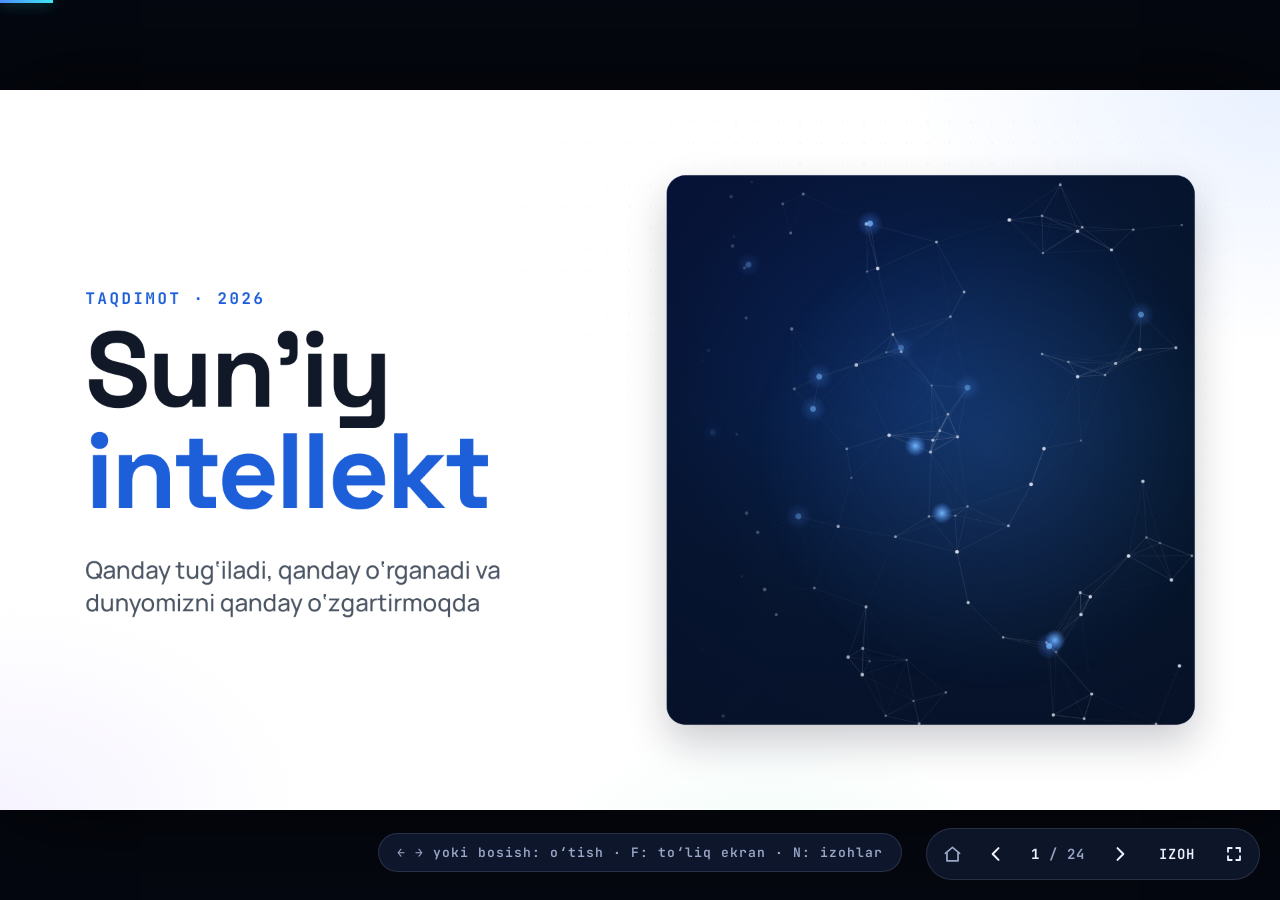
==== portfolio/deck/taqdimot.html @ 910f26a9 "AI markazi: hero'da jonli taqdimot, AI qo'llanmalar va AI yangiliklar - /taqdimot/: 24 slaydli AI ta" ====
<!doctype html>
<html lang="uz">
<head>
<meta charset="utf-8">
<meta name="viewport" content="width=device-width, initial-scale=1">
<meta name="description" content="Raximboy Ibrohimov taqdimoti: AI qanday tug‘iladi, ish o‘rinlariga ta’siri, prompt yozish, AI agentlar, skill va 24/7 Telegram yordamchi. 24 slayd, telefonga moslashgan.">
<meta name="theme-color" content="#04070F">
<meta property="og:type" content="article">
<meta property="og:title" content="Sun’iy intellekt · taqdimot">
<meta property="og:description" content="AI qanday tug‘iladi, ish o‘rinlariga ta’siri va undan amalda foydalanish: prompt, agentlar, skill, Telegram yordamchi.">
<meta property="og:url" content="https://ibrohimov-dev.uz/taqdimot/">
<link rel="icon" type="image/svg+xml" href="__STATIC__portfolio/img/favicon.svg">
<title>Sun’iy intellekt · taqdimot</title>
<link rel="preconnect" href="https://fonts.googleapis.com">
<link rel="preconnect" href="https://fonts.gstatic.com" crossorigin>
<link rel="stylesheet" href="https://fonts.googleapis.com/css2?family=Space+Grotesk:wght@400..700&family=JetBrains+Mono:wght@400..800&family=Manrope:wght@400..800&display=swap">
<style>
*{box-sizing:border-box}
html,body{margin:0;height:100%;overflow:hidden;background:#04070F;color:#EEF2FF;font-family:'Manrope',Tahoma,sans-serif;-webkit-font-smoothing:antialiased}
#viewport{position:fixed;inset:0;display:flex;align-items:center;justify-content:center;background:#04070F}
#stage{position:relative;flex:none;width:1920px;height:1080px;transform-origin:center center;overflow:hidden;background:#0A1024;box-shadow:0 0 140px rgba(0,0,0,.7)}

/* shared animated backdrop with a moving "camera" */
#bg{position:absolute;left:-320px;right:-320px;top:-120px;bottom:-120px;overflow:hidden;background:radial-gradient(120% 95% at 50% -10%,#10204A 0%,#0A1024 52%,#070B19 100%);transition:transform 1.8s cubic-bezier(.22,.61,.36,1)}
#bg .o{position:absolute;border-radius:50%;will-change:transform}
#bg .o1{width:1250px;height:1250px;left:-100px;top:-480px;background:radial-gradient(circle,rgba(77,141,255,.27),rgba(77,141,255,0) 62%);animation:d1 24s ease-in-out infinite alternate}
#bg .o2{width:1150px;height:1150px;right:-80px;bottom:-520px;background:radial-gradient(circle,rgba(62,230,240,.18),rgba(62,230,240,0) 62%);animation:d2 30s ease-in-out infinite alternate}
#bg .o3{width:950px;height:950px;left:48%;top:24%;background:radial-gradient(circle,rgba(110,99,255,.16),rgba(110,99,255,0) 62%);animation:d3 36s ease-in-out infinite alternate}
@keyframes d1{to{transform:translate(460px,320px) scale(1.15)}}
@keyframes d2{to{transform:translate(-480px,-260px) scale(1.12)}}
@keyframes d3{to{transform:translate(-600px,220px) scale(.86)}}
#bg .grid{position:absolute;inset:0;background-image:linear-gradient(rgba(238,242,255,.045) 1px,transparent 1px),linear-gradient(90deg,rgba(238,242,255,.045) 1px,transparent 1px);background-size:96px 96px;-webkit-mask-image:radial-gradient(ellipse 60% 55% at 50% 45%,#000 15%,transparent 80%);mask-image:radial-gradient(ellipse 60% 55% at 50% 45%,#000 15%,transparent 80%)}
#bg .vig{position:absolute;inset:0;background:radial-gradient(ellipse at center,transparent 50%,rgba(3,6,14,.6) 100%)}

.slide{position:absolute;left:0;top:0;width:1920px;height:1080px;overflow:hidden;opacity:0;visibility:hidden;background:transparent!important;will-change:opacity,transform;backface-visibility:hidden}
.slide p,.slide h1,.slide h2,.slide h3{margin:0}
.slide h1{font-size:96px;font-weight:700;line-height:1.1}
.slide h2{font-size:64px;font-weight:700;line-height:1.15}
.slide h3{font-size:44px;font-weight:700;line-height:1.2}
.slide p{font-size:32px;line-height:1.4}
.slide iframe.emb{border:0;display:block;background:transparent;pointer-events:none}



/* real-life photo layer: blue duotone + slow Ken Burns */
.ph-bg{position:absolute;inset:0;overflow:hidden;isolation:isolate;pointer-events:none}
.ph-bg img{position:absolute;inset:0;width:100%;height:100%;object-fit:cover;opacity:0;filter:saturate(.7) contrast(1.08);transform:scale(1.12);transition:opacity 1.4s ease}
.ph-bg img.ok{opacity:var(--op,.3)}
.slide.live .ph-bg img{animation:kb 20s cubic-bezier(.22,.61,.36,1) both}
@keyframes kb{from{transform:scale(1.14) translateX(-1.5%)}to{transform:scale(1.02) translateX(0)}}
.ph-bg:before{content:"";position:absolute;inset:0;z-index:1;background:linear-gradient(135deg,#1D4ED8,#0891B2);mix-blend-mode:color;opacity:.55}
.ph-bg:after{content:"";position:absolute;inset:0;z-index:2;background:linear-gradient(90deg,rgba(10,16,36,.88) 0%,rgba(10,16,36,.55) 48%,rgba(10,16,36,.22) 100%),linear-gradient(180deg,rgba(10,16,36,.55) 0%,rgba(10,16,36,0) 30%,rgba(10,16,36,0) 70%,rgba(10,16,36,.7) 100%)}

/* entrance vocabulary: calm, Notion-like */
.slide [data-b]{opacity:0}
.slide.live [data-b]{animation-duration:.95s;animation-fill-mode:both;animation-timing-function:cubic-bezier(.22,1,.36,1)}
.slide.live [data-b="fade"]{animation-name:bFade}
.slide.live [data-b="rise"]{animation-name:bRise}
.slide.live [data-b="left"]{animation-name:bLeft}
.slide.live [data-b="right"]{animation-name:bRight}
.slide.live [data-b="scale"]{animation-name:bScale;animation-duration:1.2s}
.slide.live [data-b="pop"]{animation-name:bPop}
@keyframes bFade{from{opacity:0;transform:translateY(12px)}to{opacity:1;transform:none}}
@keyframes bRise{from{opacity:0;transform:translateY(30px)}to{opacity:1;transform:none}}
@keyframes bLeft{from{opacity:0;transform:translateX(-48px)}to{opacity:1;transform:none}}
@keyframes bRight{from{opacity:0;transform:translateX(48px)}to{opacity:1;transform:none}}
@keyframes bScale{from{opacity:0;transform:scale(.9)}to{opacity:1;transform:none}}
@keyframes bPop{0%{opacity:0;transform:translateY(22px) scale(.96)}100%{opacity:1;transform:none}}
/* word-by-word heading reveal */
.w{display:inline-block;overflow:hidden;vertical-align:top;padding:.1em .08em .2em 0;margin:-.1em -.08em -.2em 0}
.wi{display:inline-block;transform:translateY(105%);opacity:0}
.slide.live .wi{animation:wUp .9s cubic-bezier(.22,1,.36,1) both;animation-delay:calc(var(--d,.3s) + var(--i) * 60ms)}
@keyframes wUp{from{transform:translateY(105%);opacity:0}to{transform:none;opacity:1}}

/* light (white) slides */
.slide.light{background:radial-gradient(900px 620px at 100% 0%,rgba(77,141,255,.12),transparent 62%),radial-gradient(760px 520px at 0% 100%,rgba(167,139,250,.10),transparent 60%),radial-gradient(600px 400px at 60% 110%,rgba(52,211,153,.08),transparent 60%),#FFFFFF!important;color:#111827}
.slide.light:before{content:"";position:absolute;inset:0;pointer-events:none;background-image:radial-gradient(rgba(17,24,39,.08) 1.2px,transparent 1.5px);background-size:32px 32px;-webkit-mask-image:radial-gradient(ellipse 80% 70% at 70% 20%,#000 10%,transparent 75%);mask-image:radial-gradient(ellipse 80% 70% at 70% 20%,#000 10%,transparent 75%)}
.slide iframe.emb.panel{border-radius:28px;background:radial-gradient(circle at 50% 38%,#16295F 0%,#0B1532 62%,#08102A 100%);box-shadow:0 26px 60px rgba(17,24,39,.22),0 0 0 1px rgba(17,24,39,.06)}

/* dark photo window behind a panel animation */
.ph-pan{position:absolute;border-radius:28px;overflow:hidden;isolation:isolate;pointer-events:none;background:radial-gradient(circle at 50% 38%,#16295F 0%,#0B1532 62%,#08102A 100%);box-shadow:0 26px 60px rgba(17,24,39,.22),0 0 0 1px rgba(17,24,39,.06)}
.ph-pan img{position:absolute;inset:0;width:100%;height:100%;object-fit:cover;opacity:0;filter:saturate(.75) contrast(1.05);transform:scale(1.1);transition:opacity 1.2s ease}
.ph-pan img.ok{opacity:var(--op,.4)}
.slide.live .ph-pan img{animation:kb 20s cubic-bezier(.22,.61,.36,1) both}
.ph-pan:before{content:"";position:absolute;inset:0;z-index:1;background:linear-gradient(135deg,#1D4ED8,#0891B2);mix-blend-mode:color;opacity:.5}
.ph-pan:after{content:"";position:absolute;inset:0;z-index:2;background:linear-gradient(180deg,rgba(8,16,42,.35) 0%,rgba(8,16,42,.15) 45%,rgba(8,16,42,.6) 100%)}
.slide iframe.emb.panel.phpan{background:transparent;box-shadow:none;border-radius:28px}
.ph-in{position:absolute;inset:0;z-index:-1;border-radius:inherit;overflow:hidden;pointer-events:none}
.ph-in img{position:absolute;inset:0;width:100%;height:100%;object-fit:cover;opacity:0;filter:saturate(.6);transition:opacity 1.2s ease}
.ph-in img.ok{opacity:var(--op,.22)}
.ph-in:after{content:"";position:absolute;inset:0;background:linear-gradient(180deg,rgba(10,16,36,.55),rgba(10,16,36,.85))}
/* photo card + doodle sticker (top-right) */
.pc{position:absolute;right:128px;top:80px;width:300px;height:184px;z-index:5;pointer-events:none}
.pc-solo{width:170px;height:140px;top:96px}
.pcard{position:absolute;right:0;top:0;height:100%;border-radius:20px;overflow:hidden;border:6px solid #FFFFFF;background:linear-gradient(135deg,#DBEAFE,#EDE9FE);box-shadow:0 22px 44px rgba(17,24,39,.20);transform:rotate(2.5deg)}
.pc-dark .pcard{border-color:rgba(255,255,255,.92)}
.pcard img{width:100%;height:100%;object-fit:cover;display:block;opacity:0;transition:opacity .9s ease}
.pcard img.ok{opacity:1}
.pc .dd{position:absolute;left:-78px;bottom:-40px;width:156px;height:127px;color:#111827;filter:drop-shadow(0 6px 10px rgba(17,24,39,.12))}
.pc-solo .dd{left:0;bottom:0;width:170px;height:138px}
.pc-dark .dd{color:#EEF2FF;filter:none}
.slide .pc{opacity:0}
.slide.live .pc{animation:pcIn 1s .45s cubic-bezier(.22,1,.36,1) both}
.slide.live .pcard{animation:pcFloat 7s 1.4s ease-in-out infinite}
@keyframes pcIn{from{opacity:0;transform:translateY(24px) rotate(-3deg) scale(.94)}to{opacity:1;transform:none}}
@keyframes pcFloat{0%,100%{transform:rotate(2.5deg) translateY(0)}50%{transform:rotate(1deg) translateY(-7px)}}
/* doodle micro-animations */
.dd *{transform-box:view-box}
.dd-bob{animation:ddBob 3.2s ease-in-out infinite}
@keyframes ddBob{50%{transform:translateY(-5px)}}
.dd-wave{animation:ddWave 1.5s ease-in-out infinite}
.dd-swing{animation:ddWave 1.9s ease-in-out infinite}
@keyframes ddWave{0%,100%{transform:rotate(0)}50%{transform:rotate(-26deg)}}
.dd-eyes{transform-box:fill-box;transform-origin:center;animation:ddBlink 4s infinite}
@keyframes ddBlink{0%,90%,100%{transform:scaleY(1)}94%{transform:scaleY(.1)}}
.dd-spin{animation:ddSpin 10s linear infinite}
@keyframes ddSpin{to{transform:rotate(360deg)}}
.dd-toss{animation:ddToss 2.8s ease-in-out infinite}
@keyframes ddToss{50%{transform:translateY(-9px) rotate(-6deg)}}
.dd-d1,.dd-d2,.dd-d3{transform-box:fill-box;animation:ddDot 1.2s ease-in-out infinite}
.dd-d2{animation-delay:.15s}.dd-d3{animation-delay:.3s}
@keyframes ddDot{0%,60%,100%{transform:translateY(0)}30%{transform:translateY(-8px)}}
.dd-pop2{transform-box:fill-box;transform-origin:10% 100%;animation:ddPop 2.6s ease-in-out infinite}
@keyframes ddPop{0%,100%{transform:scale(.9)}50%{transform:scale(1.06)}}
.dd-rocket{animation:ddRocket 2.2s ease-in-out infinite}
@keyframes ddRocket{50%{transform:translateY(-9px)}}
.dd-flame{transform-box:fill-box;transform-origin:50% 0;animation:ddFlame .22s ease-in-out infinite alternate}
@keyframes ddFlame{to{transform:scaleY(1.4) scaleX(.85)}}
.dd-ln{stroke-dasharray:6 10;animation:ddLn .8s linear infinite}
@keyframes ddLn{to{stroke-dashoffset:-16}}
.dd-pulse{animation:ddPulse 2.6s ease-in-out infinite}
@keyframes ddPulse{50%{transform:scale(1.05)}}
.dd-check{stroke-dasharray:70;stroke-dashoffset:70}
.slide.live .dd-check{animation:ddDraw .9s 1.2s ease forwards}
@keyframes ddDraw{to{stroke-dashoffset:0}}
.dd-grow{animation:ddGrow 3.2s ease-in-out infinite}
@keyframes ddGrow{0%,100%{transform:scale(.94) rotate(-3deg)}50%{transform:scale(1.05) rotate(3deg)}}
.dd-tw,.dd-tw2{transform-box:fill-box;transform-origin:center;animation:ddTw 1.9s ease-in-out infinite}
.dd-tw2{animation-delay:.9s}
@keyframes ddTw{50%{opacity:.25;transform:scale(.55)}}
.scr{font-variant-ligatures:none}
.dd-spinr{animation:ddSpin 6s linear infinite reverse}
/* tiles: gentle sequential "attention" lift */
.slide.live .cyc{animation:cyc 12s ease-in-out infinite;animation-delay:calc(1.8s + var(--k) * 2s)}
@keyframes cyc{0%,13%,100%{transform:none;box-shadow:0 14px 34px rgba(17,24,39,.07)}4%,9%{transform:translateY(-8px);box-shadow:0 26px 52px rgba(17,24,39,.15)}}
@media (prefers-reduced-motion:reduce){.slide.live [data-b],.slide.live [data-b]::after{animation-duration:.01s!important;animation-delay:0s!important}}

/* controls */
#bar{position:fixed;left:0;top:0;height:3px;background:linear-gradient(90deg,#4D8DFF,#3EE6F0);box-shadow:0 0 14px rgba(62,230,240,.6);transition:width 1.1s cubic-bezier(.77,0,.18,1);z-index:10}
#ui{position:fixed;right:20px;bottom:20px;display:flex;align-items:center;gap:6px;padding:6px;border-radius:999px;background:rgba(17,26,51,.78);border:1px solid rgba(238,242,255,.12);backdrop-filter:blur(14px);-webkit-backdrop-filter:blur(14px);transition:opacity .4s;z-index:10;font:600 14px 'JetBrains Mono',Consolas,monospace;letter-spacing:1px}
#ui.hide{opacity:0;pointer-events:none}
#ui button{all:unset;cursor:pointer;width:38px;height:38px;border-radius:50%;display:flex;align-items:center;justify-content:center;color:#EEF2FF;transition:background .2s}
#ui button:hover{background:rgba(238,242,255,.1)}
#ui button:focus-visible{outline:2px solid #3EE6F0;outline-offset:2px}
#ui button.txt{width:auto;padding:0 14px;border-radius:19px}
#ui button.on{color:#3EE6F0}
#count{min-width:74px;text-align:center;color:#9AA6C6}
#count b{color:#EEF2FF;font-weight:700}
#notes{position:fixed;left:20px;right:20px;bottom:76px;max-width:980px;margin:0 auto;padding:22px 26px;border-radius:16px;background:rgba(17,26,51,.94);border:1px solid rgba(238,242,255,.12);font-size:18px;font-weight:500;line-height:1.55;color:#DDE4F7;transform:translateY(20px);opacity:0;pointer-events:none;transition:opacity .3s,transform .3s;z-index:10}
#notes.show{opacity:1;transform:none;pointer-events:auto}
#notes small{display:block;margin-bottom:8px;font:700 12px 'JetBrains Mono',Consolas,monospace;letter-spacing:2px;color:#3EE6F0}
#hint{position:fixed;left:50%;bottom:28px;transform:translateX(-50%);padding:10px 18px;border-radius:999px;background:rgba(17,26,51,.86);border:1px solid rgba(238,242,255,.12);font:600 13px 'JetBrains Mono',Consolas,monospace;letter-spacing:1px;color:#9AA6C6;transition:opacity .6s;z-index:9;white-space:nowrap}
#hint.hide{opacity:0}
@media (max-width:700px){#hint{display:none}#ui{right:50%;transform:translateX(50%);bottom:12px}#notes{bottom:64px;font-size:15px}}

/* ===== Telefon (portret) rejimi: html.m ===== */
.mv,.mvi{display:contents}
html.m #viewport{align-items:flex-start;justify-content:flex-start}
html.m #stage{width:var(--mw);height:var(--mh);transform-origin:0 0;box-shadow:none}
html.m .slide{width:var(--mw);height:var(--mh);padding:var(--pt) 44px var(--pb)!important;display:grid!important;grid-template-columns:minmax(0,1fr) minmax(0,1fr);column-gap:18px;row-gap:24px;align-content:start;overflow:hidden}
html.m .slide.m-c{align-content:center}
html.m .slide.m-over{overflow-y:auto;overscroll-behavior:contain;-webkit-overflow-scrolling:touch;scrollbar-width:none}
html.m .slide.m-over::-webkit-scrollbar{display:none}
html.m .slide>*{position:relative!important;left:auto!important;top:auto!important;right:auto!important;bottom:auto!important;width:auto!important;height:auto!important;max-width:100%;min-width:0;grid-column:1/-1;order:var(--mo,500);margin:0}
html.m .slide>.m-half{grid-column:auto}
html.m .slide>.m-keep{width:176px!important;height:176px!important;justify-self:start}
html.m .m-hide{display:none!important}
html.m .mv{display:block;position:relative!important}
html.m .mvi{display:block;position:absolute;left:0;top:0;transform-origin:0 0}
html.m .mvi>*{position:absolute!important;left:var(--il)!important;top:var(--it)!important;width:calc(100% - var(--il) - var(--ir))!important;height:calc(100% - var(--it) - var(--ib))!important;margin:0}
html.m .m-inset{position:absolute!important;left:var(--il)!important;right:var(--ir)!important;top:var(--it)!important;bottom:auto!important}
html.m .slide p{overflow-wrap:break-word}
html.m .m-fw{width:auto!important;max-width:100%}
html.m .slide>div:has(>div[style*="border-radius:999px"]){flex-wrap:wrap}
/* tipografika */
html.m .slide h2{font-size:56px!important;line-height:1.06!important;letter-spacing:-1px!important}
html.m .slide p[style*="letter-spacing:4px"]{font-size:21px!important;letter-spacing:3px!important}
html.m .slide [style*="font-size:24px"]{font-size:25px!important}
html.m .m-src p{font-size:19px!important;letter-spacing:1.5px!important;line-height:1.4!important}
html.m .m-src>p:nth-child(2){display:none}
/* boshqaruv */
html.m #ui{left:50%;right:auto;transform:translateX(-50%);bottom:10px;padding:4px;gap:2px}
html.m #ui.hide{opacity:1;pointer-events:auto}
html.m #ui button{width:44px;height:44px}
html.m #notes{left:10px;right:10px;bottom:68px;max-height:52vh;overflow:auto;font-size:16px;padding:16px 18px}
#mmore{display:none}
html.m #mmore.on{position:fixed;left:50%;bottom:66px;width:34px;height:34px;margin-left:-17px;border-radius:50%;display:flex;align-items:center;justify-content:center;background:rgba(17,26,51,.82);color:#EEF2FF;z-index:11;pointer-events:none;animation:mmB 1.6s ease-in-out infinite}
@keyframes mmB{50%{transform:translateY(5px)}}
html.embed #mmore,html.embed #ui,html.embed #hint,html.embed #notes{display:none!important}
html.paused *,html.paused *:before,html.paused *:after{animation-play-state:paused!important}
/* --- slaydma-slayd mobil sozlash --- */
html.m #cover h1{font-size:110px!important;letter-spacing:-3px!important;line-height:.98!important}
html.m #cover p[data-o="3"]{font-size:32px!important}
html.m #men-haqimda{grid-template-columns:150px minmax(0,1fr)!important}
html.m #men-haqimda>.m-keep{width:208px!important;height:208px!important;scale:.654;transform-origin:0 0;margin:0 -72px -72px 0!important;grid-column:1!important}
html.m #men-haqimda>h2{grid-column:2!important;align-self:center;font-size:58px!important}
html.m #men-haqimda>.m-stat{flex-direction:row!important;align-items:center;gap:22px!important;padding:18px 26px!important}
html.m #men-haqimda>.m-stat>p:first-child{font-size:54px!important;min-width:196px}
html.m #men-haqimda>.m-stat>p:last-child{font-size:25px!important}
html.m #men-haqimda [style*="font-size:22px"]{font-size:20px!important;letter-spacing:2px!important}
html.m #ai-nima>p[data-o="2"]{font-size:35px!important}
html.m #sohalar>[data-b="pop"]{padding:20px!important;gap:12px!important}
html.m #sohalar>[data-b="pop"]>div:first-child{width:50px!important;height:50px!important}
html.m #sohalar>[data-b="pop"]>div:first-child svg{width:28px!important;height:28px!important}
html.m #sohalar>[data-b="pop"] p[style*="font-size:30px"]{font-size:28px!important}
html.m #qirq-foiz p.cnt{font-size:230px!important;line-height:.95!important}
html.m #qirq-foiz>p[data-o="3"]{font-size:34px!important}
html.m #yangi-kasblar>[data-b="pop"]{padding:20px!important}
html.m #yangi-kasblar>[data-b="pop"] p[style*="font-size:30px"]{font-size:28px!important}
html.m #esda>[data-b="rise"]{padding:26px!important;gap:12px!important}
html.m #esda>[data-b="rise"]>div:first-child{height:90px!important}
html.m #esda .m-inset{left:26px!important;top:26px!important;scale:.643;transform-origin:0 0}
html.m #esda h3{font-size:38px!important}
html.m #mk-cover h1{font-size:88px!important;letter-spacing:-2px!important}
html.m #mk-cover>p[data-o="3"]{font-size:31px!important}
html.m #mk-amaliyot>.m-step{padding:22px 26px!important;gap:10px!important}
html.m #mk-amaliyot>.m-step p[style*="font-size:36px"]{font-size:33px!important}
html.m #mk-amaliyot>.m-box{padding:22px 26px!important;gap:12px!important}
html.m #yakun h2{font-size:132px!important;letter-spacing:-3px!important;line-height:1!important}
html.m .slide .cnt{white-space:nowrap}
html.m #kasblar .m-list>div{padding-top:11px!important;padding-bottom:11px!important}
html.m #kasblar .m-list>div:first-child{padding-top:0!important}
html.m #yangi-kasblar>.m-ring{font-size:26px!important;line-height:1.3!important}
html.m #yangi-kasblar>[data-b="pop"]{padding:18px 20px!important;gap:6px!important}
html.m #yangi-kasblar>[data-b="pop"] p[style*="font-size:24px"]{font-size:23px!important}
html.m #mk-cover .m-agenda{padding:26px 30px 18px!important}
html.m #mk-cover .m-agenda>div[data-b]{padding:8px 0!important}
html.m #mk-amaliyot>.m-step>div:first-child>p:first-child{width:44px!important;height:44px!important}
html.m .slide>div>div[style*="border-radius:999px"]{padding:12px 18px!important;gap:10px!important}
html.m .slide>div>div[style*="border-radius:999px"] p[style*="font-size:28px"]{font-size:25px!important}
html.m #men-haqimda>.m-stat>p:first-child{white-space:nowrap}
html.m #men-haqimda>.m-stat{padding:14px 24px!important}
html.m #yangi-kasblar>.m-ring{font-size:25px!important}
html.m #mk-amaliyot{row-gap:16px}
html.m #mk-amaliyot>.m-step>p{font-size:26px!important}
html.m #mk-amaliyot>.m-box p[style*="font-size:26px"],html.m #mk-amaliyot>.m-box p[style*="font-size:27px"]{font-size:25px!important}

#ui a{all:unset;cursor:pointer;width:38px;height:38px;border-radius:50%;display:flex;align-items:center;justify-content:center;color:#9AA6C6;transition:background .2s,color .2s}
#ui a:hover{background:rgba(238,242,255,.1);color:#EEF2FF}
#ui a:focus-visible{outline:2px solid #3EE6F0;outline-offset:2px}
html.m #ui a{width:44px;height:44px}
html.m #hint{display:block;top:14px;bottom:auto;font-size:12px;padding:8px 14px}
</style>
</head>
<body>
<div id="bar"></div>
<div id="viewport"><div id="stage" aria-live="polite">
<div id="bg" aria-hidden="true"><i class="o o1"></i><i class="o o2"></i><i class="o o3"></i><i class="grid"></i><i class="vig"></i></div>
<section class="slide light" id="cover" data-transition="fade" style="background:#0A1024;color:#111827;font-family:'Manrope', Tahoma, sans-serif;font-weight:500;padding:128px;display:flex;flex-direction:column">
<div class="ph-pan" data-b="fade" data-o="2" aria-hidden="true" style="position:absolute;left:1000px;top:128px;width:792px;height:824px;--op:0.55"><img alt="" decoding="async" src="https://images.pexels.com/photos/11341268/pexels-photo-11341268.jpeg?auto=compress&cs=tinysrgb&w=1280" onload="this.classList.add('ok')" onerror="this.remove()"></div><iframe class="emb panel phpan" title="Animatsiya" sandbox="allow-scripts" loading="eager" style="position:absolute;left:1000px;top:128px;width:792px;height:824px" data-srcdoc="&lt;style&gt;html,body{margin:0;width:100%;height:100%;overflow:hidden;background:transparent}canvas{display:block;width:100%;height:100%}&lt;/style&gt;
&lt;canvas id=&quot;k&quot;&gt;&lt;/canvas&gt;
&lt;script&gt;
(function(){
var k=document.getElementById(&#x27;k&#x27;),x=k.getContext(&#x27;2d&#x27;),W=0,H=0,P=[],Q=[];
function rs(){var d=window.devicePixelRatio||1;W=k.clientWidth;H=k.clientHeight;k.width=W*d;k.height=H*d;x.setTransform(d,0,0,d,0,0);}
rs();window.addEventListener(&#x27;resize&#x27;,rs);
var s=11;function r(){s=(s*16807)%2147483647;return s/2147483647;}
for(var i=0; i &lt; 110; i++){var z=.35+.65*r();P.push({x:r(),y:r(),z:z,vx:(r()-.5)*.0007*z,vy:(r()-.5)*.0007*z,hub:i%10===0});}
function fd(v){return Math.min(1,Math.max(0,(v-.04)*2.6));}
function tick(t){
 x.clearRect(0,0,W,H);
 var gx=W*.62,gy=H*.5,gr=Math.min(W,H)*(.42+.04*Math.sin(t/1400)),g0=x.createRadialGradient(gx,gy,0,gx,gy,gr);g0.addColorStop(0,&#x27;rgba(77,141,255,.17)&#x27;);g0.addColorStop(1,&#x27;rgba(77,141,255,0)&#x27;);x.fillStyle=g0;x.fillRect(0,0,W,H);
 var D=Math.min(W,H)*.17,E=[],i,j;
 for(i=0; i &lt; P.length; i++){var p=P[i];p.x+=p.vx;p.y+=p.vy;if(p.x &lt; 0||p.x &gt; 1)p.vx*=-1;if(p.y &lt; 0||p.y &gt; 1)p.vy*=-1;p.X=p.x*W;p.Y=p.y*H;}
 for(i=0; i &lt; P.length; i++){for(j=i+1; j &lt; P.length; j++){var a=P[i],b=P[j],dx=a.X-b.X,dy=a.Y-b.Y,d=Math.sqrt(dx*dx+dy*dy);if(d &lt; D){var al=(1-d/D)*fd(a.x)*fd(b.x)*Math.min(a.z,b.z);x.strokeStyle=&#x27;rgba(238,242,255,&#x27;+(al*.38)+&#x27;)&#x27;;x.lineWidth=1;x.beginPath();x.moveTo(a.X,a.Y);x.lineTo(b.X,b.Y);x.stroke();if(al &gt; .12)E.push([i,j]);}}}
 if(Q.length &lt; 18&amp;&amp;E.length&amp;&amp;Math.random() &lt; .12){var e=E[Math.floor(Math.random()*E.length)];Q.push({a:e[0],b:e[1],t:0});}
 for(var q=Q.length-1; q &gt;= 0; q--){var u=Q[q];u.t+=.014;if(u.t &gt;= 1){Q.splice(q,1);continue;}var A=P[u.a],B=P[u.b],px=A.X+(B.X-A.X)*u.t,py=A.Y+(B.Y-A.Y)*u.t,g=x.createRadialGradient(px,py,0,px,py,16);g.addColorStop(0,&#x27;rgba(120,190,255,.95)&#x27;);g.addColorStop(1,&#x27;rgba(77,141,255,0)&#x27;);x.fillStyle=g;x.beginPath();x.arc(px,py,16,0,6.283);x.fill();}
 for(i=0; i &lt; P.length; i++){var n=P[i],f=fd(n.x)*n.z;if(n.hub){var hg=x.createRadialGradient(n.X,n.Y,0,n.X,n.Y,20);hg.addColorStop(0,&#x27;rgba(77,141,255,&#x27;+(.55*f)+&#x27;)&#x27;);hg.addColorStop(1,&#x27;rgba(77,141,255,0)&#x27;);x.fillStyle=hg;x.beginPath();x.arc(n.X,n.Y,20,0,6.283);x.fill();x.fillStyle=&#x27;rgba(120,190,255,&#x27;+f+&#x27;)&#x27;;x.beginPath();x.arc(n.X,n.Y,4.5,0,6.283);x.fill();}else{x.fillStyle=&#x27;rgba(238,242,255,&#x27;+(.9*f)+&#x27;)&#x27;;x.beginPath();x.arc(n.X,n.Y,1+1.8*n.z,0,6.283);x.fill();}}
 requestAnimationFrame(tick);
}
requestAnimationFrame(tick);
})();
&lt;/script&gt;"></iframe>
<p data-b="fade" data-o="1" style="position:absolute;left:128px;top:296px;width:900px;font-family:'JetBrains Mono', 'Courier New', monospace;font-size:24px;font-weight:700;letter-spacing:4px;text-transform:uppercase;color:#1D5FD8">Taqdimot · 2026</p>
<h1 data-b="rise" data-o="2" style="position:absolute;left:128px;top:344px;width:1000px;font-family:'Space Grotesk', Arial, sans-serif;font-size:160px;line-height:0.95;letter-spacing:-4px;color:#111827;font-weight:700">Sun’iy<br><span style="color:#1D5FD8">intellekt</span></h1>
<p data-b="rise" data-o="3" style="position:absolute;left:128px;top:696px;width:820px;font-size:36px;line-height:1.35;color:#4B5563">Qanday tug‘iladi, qanday o‘rganadi va dunyomizni qanday o‘zgartirmoqda</p>
</section>
<section class="slide light" id="men-haqimda" data-transition="fade" style="background:#0A1024;color:#111827;font-family:'Manrope', Tahoma, sans-serif;font-weight:500;padding:128px 128px 160px;display:flex;flex-direction:column">
<p data-b="fade" data-o="1" style="position:absolute;left:128px;top:120px;font-family:'JetBrains Mono', 'Courier New', monospace;font-size:24px;font-weight:700;letter-spacing:4px;text-transform:uppercase;color:#1D5FD8">Men haqimda</p>
<div data-b="scale" data-o="2" style="position:absolute;left:128px;top:200px;width:208px;height:208px"><svg class="dd-spin" viewBox="0 0 208 208" style="position:absolute;inset:0;width:208px;height:208px" fill="none" aria-hidden="true"><circle cx="104" cy="104" r="100" stroke="#4D8DFF" stroke-width="3" stroke-dasharray="4 12" stroke-linecap="round"/></svg><div style="position:absolute;left:16px;top:16px;width:176px;height:176px;border-radius:50%;background:linear-gradient(135deg,#4D8DFF 0%,#A78BFA 55%,#F472B6 100%);display:flex;align-items:center;justify-content:center;box-shadow:0 20px 50px rgba(77,141,255,.35)"><p style="font-family:'Space Grotesk', Arial, sans-serif;font-size:72px;font-weight:700;letter-spacing:-2px;color:#FFFFFF">IR</p></div></div>
<h2 data-b="rise" data-o="2" style="position:absolute;left:390px;top:206px;width:1400px;font-family:'Space Grotesk', Arial, sans-serif;font-size:84px;line-height:1.05;letter-spacing:-2px;color:#111827;font-weight:700">Ibrohimov <span style="color:#1D5FD8">Raximboy</span></h2>
<p data-b="fade" data-o="3" style="position:absolute;left:390px;top:310px;width:1400px;font-size:34px;line-height:1.35;color:#4B5563">Full-stack dasturchi: Python, Django, Flutter, React va serverlar</p>
<p data-b="fade" data-o="3" style="position:absolute;left:390px;top:372px;width:1400px;font-family:'JetBrains Mono', 'Courier New', monospace;font-size:22px;letter-spacing:3px;color:#6B7280">1996 · YANGIYO‘L, TOSHKENT VILOYATI · GITHUB.COM/RAXIMBOY7</p>
<div data-b="rise" data-o="4" style="position:absolute;left:128px;top:500px;width:533px;height:220px;display:flex;flex-direction:column;gap:12px;padding:32px 36px;border-radius:20px;background:#FFFFFF;border:1px solid rgba(17,24,39,.08);box-shadow:0 14px 34px rgba(17,24,39,.07)"><p class="cnt" style="font-family:'Space Grotesk', Arial, sans-serif;font-size:80px;line-height:1;letter-spacing:-2px;font-weight:700;color:#2563EB">17</p><p style="font-size:27px;line-height:1.35;color:#4B5563">filialli o‘quv markazi uchun CRM va LMS</p></div>
<div data-b="rise" data-o="5" style="position:absolute;left:693px;top:500px;width:533px;height:220px;display:flex;flex-direction:column;gap:12px;padding:32px 36px;border-radius:20px;background:#FFFFFF;border:1px solid rgba(17,24,39,.08);box-shadow:0 14px 34px rgba(17,24,39,.07)"><p class="cnt" style="font-family:'Space Grotesk', Arial, sans-serif;font-size:80px;line-height:1;letter-spacing:-2px;font-weight:700;color:#7C3AED">110 ming</p><p style="font-size:27px;line-height:1.35;color:#4B5563">kunlik so‘rov, eng katta tizimimda</p></div>
<div data-b="rise" data-o="6" style="position:absolute;left:1258px;top:500px;width:533px;height:220px;display:flex;flex-direction:column;gap:12px;padding:32px 36px;border-radius:20px;background:#FFFFFF;border:1px solid rgba(17,24,39,.08);box-shadow:0 14px 34px rgba(17,24,39,.07)"><p style="font-family:'Space Grotesk', Arial, sans-serif;font-size:80px;line-height:1;letter-spacing:-2px;font-weight:700;color:#059669">10 000+</p><p style="font-size:27px;line-height:1.35;color:#4B5563">avtomatik test, Jibas SaaS platformasida</p></div>
<div data-b="rise" data-o="7" style="position:absolute;left:128px;top:776px;display:flex;flex-direction:row;gap:16px"><div style="display:flex;flex-direction:row;align-items:center;gap:12px;padding:14px 24px;border-radius:999px;background:#FFFFFF;border:1px solid rgba(17,24,39,.10);box-shadow:0 8px 22px rgba(17,24,39,.06)"><svg class="ico" aria-hidden="true" viewBox="0 0 24 24" fill="none" stroke="currentColor" stroke-width="2" stroke-linecap="round" stroke-linejoin="round" style="color:#2563EB;width:28px;height:28px;flex:none"><path d="M12 7v14" />
  <path d="M3 18a1 1 0 0 1-1-1V4a1 1 0 0 1 1-1h5a4 4 0 0 1 4 4 4 4 0 0 1 4-4h5a1 1 0 0 1 1 1v13a1 1 0 0 1-1 1h-6a3 3 0 0 0-3 3 3 3 0 0 0-3-3z" /></svg><p style="font-size:28px;font-weight:700;color:#111827">Ta’lim tizimlari</p></div><div style="display:flex;flex-direction:row;align-items:center;gap:12px;padding:14px 24px;border-radius:999px;background:#FFFFFF;border:1px solid rgba(17,24,39,.10);box-shadow:0 8px 22px rgba(17,24,39,.06)"><svg class="ico" aria-hidden="true" viewBox="0 0 24 24" fill="none" stroke="currentColor" stroke-width="2" stroke-linecap="round" stroke-linejoin="round" style="color:#EA580C;width:28px;height:28px;flex:none"><path d="M12 12h.01" />
  <path d="M16 6V4a2 2 0 0 0-2-2h-4a2 2 0 0 0-2 2v2" />
  <path d="M22 13a18.15 18.15 0 0 1-20 0" />
  <rect width="20" height="14" x="2" y="6" rx="2" /></svg><p style="font-size:28px;font-weight:700;color:#111827">Savdo: kassa, POS</p></div><div style="display:flex;flex-direction:row;align-items:center;gap:12px;padding:14px 24px;border-radius:999px;background:#FFFFFF;border:1px solid rgba(17,24,39,.10);box-shadow:0 8px 22px rgba(17,24,39,.06)"><svg class="ico" aria-hidden="true" viewBox="0 0 24 24" fill="none" stroke="currentColor" stroke-width="2" stroke-linecap="round" stroke-linejoin="round" style="color:#7C3AED;width:28px;height:28px;flex:none"><polyline points="16 18 22 12 16 6" />
  <polyline points="8 6 2 12 8 18" /></svg><p style="font-size:28px;font-weight:700;color:#111827">SaaS platformalar</p></div></div>
<div data-b="rise" data-o="8" style="position:absolute;left:128px;top:866px;display:flex;flex-direction:row;align-items:center;gap:12px;padding:12px 22px;border-radius:999px;background:rgba(219,39,119,.06);border:1px solid rgba(219,39,119,.25)"><svg class="ico" aria-hidden="true" viewBox="0 0 24 24" fill="none" stroke="currentColor" stroke-width="2" stroke-linecap="round" stroke-linejoin="round" style="color:#DB2777;width:26px;height:26px;flex:none"><path d="M9.937 15.5A2 2 0 0 0 8.5 14.063l-6.135-1.582a.5.5 0 0 1 0-.962L8.5 9.936A2 2 0 0 0 9.937 8.5l1.582-6.135a.5.5 0 0 1 .963 0L14.063 8.5A2 2 0 0 0 15.5 9.937l6.135 1.581a.5.5 0 0 1 0 .964L15.5 14.063a2 2 0 0 0-1.437 1.437l-1.582 6.135a.5.5 0 0 1-.963 0z" />
  <path d="M20 3v4" />
  <path d="M22 5h-4" />
  <path d="M4 17v2" />
  <path d="M5 18H3" /></svg><p style="font-size:25px;font-weight:700;color:#9D174D">AI agentlar (Claude Code) bilan ishni tizimga solganman</p></div>
<div style="position:absolute;left:128px;bottom:64px;width:1664px;height:32px;display:flex;flex-direction:row;justify-content:space-between;align-items:center">
<p style="font-family:'JetBrains Mono', 'Courier New', monospace;font-size:24px;letter-spacing:2px;color:#6B7280">SUN’IY INTELLEKT</p>
<p style="font-family:'JetBrains Mono', 'Courier New', monospace;font-size:24px;letter-spacing:2px;color:#6B7280">2 / 24</p>
</div>
</section>
<section class="slide light" id="ai-nima" data-transition="fade" style="background:#0A1024;color:#111827;font-family:'Manrope', Tahoma, sans-serif;font-weight:500;padding:128px 128px 160px;display:flex;flex-direction:column">
<iframe class="emb panel" title="Animatsiya" sandbox="allow-scripts" loading="eager" style="position:absolute;left:1060px;top:290px;width:732px;height:610px" data-srcdoc="&lt;style&gt;html,body{margin:0;width:100%;height:100%;overflow:hidden;background:transparent;font-family:ui-monospace,Menlo,Consolas,&#x27;Courier New&#x27;,monospace}canvas{position:absolute;left:0;top:0;width:100%;height:100%}.l{position:absolute;font-size:24px;letter-spacing:3px;color:#5F6B8C;transition:color .5s}.l.on{color:#4D8DFF}&lt;/style&gt;
&lt;canvas id=&quot;k&quot;&gt;&lt;/canvas&gt;&lt;div class=&quot;l&quot; id=&quot;l0&quot; style=&quot;left:20px;top:36px&quot;&gt;TUSHUNADI&lt;/div&gt;&lt;div class=&quot;l&quot; id=&quot;l1&quot; style=&quot;right:20px;top:292px&quot;&gt;O‘RGANADI&lt;/div&gt;&lt;div class=&quot;l&quot; id=&quot;l2&quot; style=&quot;left:20px;bottom:36px&quot;&gt;YARATADI&lt;/div&gt;
&lt;script&gt;
(function(){
var k=document.getElementById(&#x27;k&#x27;),x=k.getContext(&#x27;2d&#x27;),W=0,H=0;
function rs(){var d=window.devicePixelRatio||1;W=k.clientWidth;H=k.clientHeight;k.width=W*d;k.height=H*d;x.setTransform(d,0,0,d,0,0);}
rs();window.addEventListener(&#x27;resize&#x27;,rs);
var R=[.3,2.39,4.49],act=0,last=0,L=[document.getElementById(&#x27;l0&#x27;),document.getElementById(&#x27;l1&#x27;),document.getElementById(&#x27;l2&#x27;)];L[0].className=&#x27;l on&#x27;;
function tick(t){
 if(t-last &gt; 2200){act=(act+1)%3;last=t;for(var i=0; i &lt; 3; i++)L[i].className=&#x27;l&#x27;+(i===act?&#x27; on&#x27;:&#x27;&#x27;);}
 x.clearRect(0,0,W,H);
 var cx=W/2,cy=H/2,b=Math.min(W,H);
 var g=x.createRadialGradient(cx,cy,0,cx,cy,b*.5);g.addColorStop(0,&#x27;rgba(77,141,255,.24)&#x27;);g.addColorStop(1,&#x27;rgba(77,141,255,0)&#x27;);x.fillStyle=g;x.fillRect(0,0,W,H);
 var rx=b*.42,ry=b*.14,sp=t/9000;
 for(var i=0; i &lt; 3; i++){
  var an=R[i]+sp,on=i===act;x.save();x.translate(cx,cy);x.rotate(an);
  x.strokeStyle=on?&#x27;rgba(77,141,255,.6)&#x27;:&#x27;rgba(238,242,255,.16)&#x27;;x.lineWidth=on?2.2:1.2;x.beginPath();x.ellipse(0,0,rx,ry,0,0,6.283);x.stroke();
  for(var j=0; j &lt; 3; j++){var th=t/(1500+i*350)+j*2.094,px=Math.cos(th)*rx,py=Math.sin(th)*ry,pg=x.createRadialGradient(px,py,0,px,py,on?18:12);pg.addColorStop(0,on?&#x27;rgba(150,220,255,1)&#x27;:&#x27;rgba(238,242,255,.85)&#x27;);pg.addColorStop(1,&#x27;rgba(77,141,255,0)&#x27;);x.fillStyle=pg;x.beginPath();x.arc(px,py,on?18:12,0,6.283);x.fill();}
  x.restore();
 }
 var cr=b*(.1+.01*Math.sin(t/480)),cg=x.createRadialGradient(cx,cy,0,cx,cy,cr*1.8);cg.addColorStop(0,&#x27;#EAF6FF&#x27;);cg.addColorStop(.3,&#x27;#8FD3FF&#x27;);cg.addColorStop(.62,&#x27;#4D8DFF&#x27;);cg.addColorStop(1,&#x27;rgba(77,141,255,0)&#x27;);x.fillStyle=cg;x.beginPath();x.arc(cx,cy,cr*1.8,0,6.283);x.fill();
 requestAnimationFrame(tick);
}
requestAnimationFrame(tick);
})();
&lt;/script&gt;"></iframe>
<div data-b="fade" data-o="1" style="position:absolute;left:128px;top:120px;width:1664px;display:flex;flex-direction:column;gap:18px">
<p style="font-family:'JetBrains Mono', 'Courier New', monospace;font-size:24px;font-weight:700;letter-spacing:4px;text-transform:uppercase;color:#1D5FD8">01 · Tanishuv</p>
<h2 style="font-family:'Space Grotesk', Arial, sans-serif;font-size:76px;line-height:1.05;letter-spacing:-1.5px;color:#111827;font-weight:700">Sun’iy intellekt nima?</h2>
</div>
<p data-b="rise" data-o="2" style="position:absolute;left:128px;top:330px;width:860px;font-family:'Space Grotesk', Arial, sans-serif;font-size:40px;line-height:1.2;color:#111827;font-weight:600">Sun’iy intellekt (AI): kompyuterga <span style="color:#1D5FD8">odam kabi</span> tushunish, o‘rganish va yaratish qobiliyatini beradigan texnologiya.</p>
<div data-b="rise" data-o="3" style="position:absolute;left:128px;top:610px;width:860px;display:flex;flex-direction:row;align-items:baseline;gap:24px;border-top:1px solid rgba(17,24,39,.10);padding:20px 0 0 0">
<p style="width:56px;font-family:'JetBrains Mono', 'Courier New', monospace;font-size:24px;letter-spacing:2px;color:#1D5FD8">01</p>
<p style="width:220px;font-size:30px;font-weight:700;line-height:1.35;color:#111827">Tushunadi</p>
<p style="flex:1;font-size:30px;line-height:1.35;color:#4B5563">Matn, ovoz va rasmni anglaydi</p>
</div>
<div data-b="rise" data-o="4" style="position:absolute;left:128px;top:700px;width:860px;display:flex;flex-direction:row;align-items:baseline;gap:24px;border-top:1px solid rgba(17,24,39,.10);padding:20px 0 0 0">
<p style="width:56px;font-family:'JetBrains Mono', 'Courier New', monospace;font-size:24px;letter-spacing:2px;color:#1D5FD8">02</p>
<p style="width:220px;font-size:30px;font-weight:700;line-height:1.35;color:#111827">O‘rganadi</p>
<p style="flex:1;font-size:30px;line-height:1.35;color:#4B5563">Misollardan qonuniyat topadi</p>
</div>
<div data-b="rise" data-o="5" style="position:absolute;left:128px;top:790px;width:860px;display:flex;flex-direction:row;align-items:baseline;gap:24px;border-top:1px solid rgba(17,24,39,.10);padding:20px 0 0 0">
<p style="width:56px;font-family:'JetBrains Mono', 'Courier New', monospace;font-size:24px;letter-spacing:2px;color:#1D5FD8">03</p>
<p style="width:220px;font-size:30px;font-weight:700;line-height:1.35;color:#111827">Yaratadi</p>
<p style="flex:1;font-size:30px;line-height:1.35;color:#4B5563">Matn, rasm, video va dastur kodi</p>
</div>
<div style="position:absolute;left:128px;bottom:64px;width:1664px;height:32px;display:flex;flex-direction:row;justify-content:space-between;align-items:center">
<p style="font-family:'JetBrains Mono', 'Courier New', monospace;font-size:24px;letter-spacing:2px;color:#6B7280">SUN’IY INTELLEKT</p>
<p style="font-family:'JetBrains Mono', 'Courier New', monospace;font-size:24px;letter-spacing:2px;color:#6B7280">3 / 24</p>
</div>
<div class="pc pc-light" style="top:60px;height:170px" aria-hidden="true"><div class="pcard" style="width:300px"><img alt="" decoding="async" src="https://images.pexels.com/photos/8566521/pexels-photo-8566521.jpeg?auto=compress&cs=tinysrgb&w=800" onload="this.classList.add('ok')" onerror="this.parentNode.remove()"></div><svg class="dd" viewBox="0 0 160 130" fill="none" stroke="currentColor" stroke-width="3.5" stroke-linecap="round" stroke-linejoin="round" aria-hidden="true"><g class="dd-bob"><path class="dd-tw" d="M24 34v12M18 40h12"/><path class="dd-tw2" d="M138 22v10M133 27h10"/><line x1="80" y1="18" x2="80" y2="32"/><circle class="dd-tw" cx="80" cy="13" r="5" fill="#FBBF24"/><rect x="50" y="32" width="60" height="44" rx="13" fill="#DBEAFE"/><g class="dd-eyes"><circle cx="69" cy="53" r="4.5" fill="currentColor" stroke="none"/><circle cx="91" cy="53" r="4.5" fill="currentColor" stroke="none"/></g><path d="M70 64q10 7 20 0"/><rect x="57" y="80" width="46" height="34" rx="10" fill="#93C5FD"/><circle cx="80" cy="97" r="5" fill="#FBBF24"/><path d="M57 88 44 104"/><g class="dd-wave" style="transform-origin:103px 86px"><path d="M103 86 121 68"/><circle cx="124" cy="64" r="6" fill="#FFFFFF"/></g></g></svg></div></section>
<section class="slide light" id="tugiladi" data-transition="push" style="background:#0A1024; color:#111827; font-family:'Manrope', Tahoma, sans-serif;font-weight:500">
  <div class="ph-pan" data-b="fade" data-o="2" aria-hidden="true" style="position:absolute;left:1000px;top:352px;width:792px;height:600px;--op:0.42"><img alt="" decoding="async" src="https://images.pexels.com/photos/14086264/pexels-photo-14086264.jpeg?auto=compress&cs=tinysrgb&w=1280" onload="this.classList.add('ok')" onerror="this.remove()"></div><iframe class="emb panel phpan" title="Animatsiya" sandbox="allow-scripts" loading="eager" style="border-radius:0;position:absolute;left:1024px;top:376px;width:744px;height:552px" data-srcdoc="&lt;style&gt;html,body{margin:0;width:100%;height:100%;overflow:hidden;background:transparent;font-family:ui-monospace,Menlo,Consolas,&#x27;Courier New&#x27;,monospace}canvas{position:absolute;left:0;top:0;width:100%;height:100%}#c{position:absolute;left:0;bottom:0;color:#EEF2FF;font-size:24px;letter-spacing:3px}#b{display:flex;gap:10px;margin-top:14px}#b i{display:block;width:96px;height:6px;border-radius:3px;background:rgba(238,242,255,.16);transition:background .4s}#b i.on{background:#4D8DFF}&lt;/style&gt;
&lt;canvas id=&quot;k&quot;&gt;&lt;/canvas&gt;
&lt;div id=&quot;c&quot;&gt;&lt;div id=&quot;t&quot;&gt;01 TUG‘ILISH&lt;/div&gt;&lt;div id=&quot;b&quot;&gt;&lt;i&gt;&lt;/i&gt;&lt;i&gt;&lt;/i&gt;&lt;i&gt;&lt;/i&gt;&lt;i&gt;&lt;/i&gt;&lt;/div&gt;&lt;/div&gt;
&lt;script&gt;
(function(){
var k=document.getElementById(&#x27;k&#x27;),x=k.getContext(&#x27;2d&#x27;),W=0,H=0;
function rs(){var d=window.devicePixelRatio||1;W=k.clientWidth;H=k.clientHeight;k.width=W*d;k.height=H*d;x.setTransform(d,0,0,d,0,0);}
rs();window.addEventListener(&#x27;resize&#x27;,rs);
var s=5;function r(){s=(s*16807)%2147483647;return s/2147483647;}
var N=80,n=[{u:0,v:0,ph:0}],i,j,m;
for(i=1; i &lt; N; i++){var a=r()*6.2832,d=.14+.86*Math.sqrt(r());n.push({u:Math.cos(a)*d,v:Math.sin(a)*d,ph:r()*6.28});}
n.sort(function(p,q){return (p.u*p.u+p.v*p.v)-(q.u*q.u+q.v*q.v);});
var E=[];
for(i=1; i &lt; N; i++){var best=[];for(j=0; j &lt; i; j++){var dx=n[i].u-n[j].u,dy=n[i].v-n[j].v;best.push([dx*dx+dy*dy,j]);}best.sort(function(a,b){return a[0]-b[0];});for(m=0; m &lt; Math.min(3,best.length); m++)E.push([best[m][1],i]);}
var L=[&#x27;01 TUG‘ILISH&#x27;,&#x27;02 O‘QISH&#x27;,&#x27;03 TARBIYA&#x27;,&#x27;04 VOYAGA YETISH&#x27;],T=document.getElementById(&#x27;t&#x27;),B=document.querySelectorAll(&#x27;#b i&#x27;),cur=-1,F=[],t0=performance.now(),CY=13;
function lp(a,b,f){return a+(b-a)*f;}
function pos(p,t){var cx=W/2,cy=(H-90)/2,R=Math.min(W,H-90)*.47;return [cx+p.u*R+Math.sin(t*.0008+p.ph)*4,cy+p.v*R*.92+Math.cos(t*.0007+p.ph)*4];}
function tick(now){
 var sec=((now-t0)/1000)%CY,S=sec &lt; 2?0:sec &lt; 6.5?1:sec &lt; 9.5?2:3;
 if(S!==cur){cur=S;T.textContent=L[S];for(var b=0; b &lt; 4; b++)B[b].className=b &lt;= S?&#x27;on&#x27;:&#x27;&#x27;;}
 var vis=S===0?1:S===1?Math.max(1,Math.floor(lp(1,N,Math.min(1,(sec-2)/4)))):N;
 var tu=S &lt; 2?0:S===2?(sec-6.5)/3:1;
 var al=sec &gt; 12.4?Math.max(0,1-(sec-12.4)/.6):1;
 x.clearRect(0,0,W,H);x.globalAlpha=al;
 var P=[];for(i=0; i &lt; N; i++)P.push(pos(n[i],now));
 var rr=Math.round(lp(238,77,tu)),gg=Math.round(lp(242,141,tu)),bb=Math.round(lp(255,255,tu));
 x.strokeStyle=&#x27;rgba(&#x27;+rr+&#x27;,&#x27;+gg+&#x27;,&#x27;+bb+&#x27;,&#x27;+lp(.22,.5,tu)+&#x27;)&#x27;;x.lineWidth=1.2;
 for(var e=0; e &lt; E.length; e++){var ea=E[e][0],eb=E[e][1];if(eb &gt;= vis)continue;x.beginPath();x.moveTo(P[ea][0],P[ea][1]);x.lineTo(P[eb][0],P[eb][1]);x.stroke();}
 if(S===1&amp;&amp;F.length &lt; 46&amp;&amp;Math.random() &lt; .6){var an=Math.random()*6.283;F.push({x:W/2+Math.cos(an)*W*.75,y:(H-90)/2+Math.sin(an)*H*.75,tg:Math.floor(Math.random()*vis),l:0});}
 for(var f=F.length-1; f &gt;= 0; f--){var q=F[f],tp=P[q.tg];q.l+=.025;q.x=lp(q.x,tp[0],.07);q.y=lp(q.y,tp[1],.07);if(q.l &gt; 1||S!==1){F.splice(f,1);continue;}x.fillStyle=&#x27;rgba(62,230,240,&#x27;+(1-q.l)+&#x27;)&#x27;;x.fillRect(q.x-2.5,q.y-2.5,5,5);}
 if(S===3){for(var p=0; p &lt; 12; p++){var e2=E[(p*37+Math.floor(now/1400)*13)%E.length],ph=((now/900)+p*.29)%1,A=P[e2[0]],Bp=P[e2[1]],px=lp(A[0],Bp[0],ph),py=lp(A[1],Bp[1],ph),g=x.createRadialGradient(px,py,0,px,py,13);g.addColorStop(0,&#x27;rgba(77,141,255,.95)&#x27;);g.addColorStop(1,&#x27;rgba(77,141,255,0)&#x27;);x.fillStyle=g;x.beginPath();x.arc(px,py,13,0,6.283);x.fill();}}
 if(S===0){var gl=x.createRadialGradient(P[0][0],P[0][1],0,P[0][0],P[0][1],70);gl.addColorStop(0,&#x27;rgba(77,141,255,.4)&#x27;);gl.addColorStop(1,&#x27;rgba(77,141,255,0)&#x27;);x.fillStyle=gl;x.beginPath();x.arc(P[0][0],P[0][1],70,0,6.283);x.fill();}
 for(i=0; i &lt; vis; i++){var rad=i===0?(S===0?9+3*Math.sin(now/250):6):2.8;x.fillStyle=i===0?&#x27;#4D8DFF&#x27;:&#x27;rgba(238,242,255,.92)&#x27;;x.beginPath();x.arc(P[i][0],P[i][1],rad,0,6.283);x.fill();}
 x.globalAlpha=1;requestAnimationFrame(tick);
}
requestAnimationFrame(tick);
})();
&lt;/script&gt;"></iframe>
  <div data-b="fade" data-o="1" style="position:absolute; top:120px; left:128px; width:1664px; display:flex; flex-direction:column; gap:18px">
    <p style="font-family:'JetBrains Mono', 'Courier New', monospace; font-size:24px; font-weight:700; letter-spacing:4px; text-transform:uppercase; color:#1D5FD8">01 · Tanishuv</p>
    <h2 style="font-family:'Space Grotesk', Arial, sans-serif; font-size:76px;  line-height:1.05; letter-spacing:-1.5px; color:#111827;font-weight:700">AI ham <span style="color:#1D5FD8">chaqaloqdek</span> tug‘iladi</h2>
  </div>
  <div data-b="rise" data-o="2" style="position:absolute; top:330px; left:128px; width:780px; display:flex; flex-direction:row; gap:28px; padding:20px 0 0; border-top:1px solid #11182724">
    <p style="width:56px; font-family:'JetBrains Mono', 'Courier New', monospace; font-size:24px; letter-spacing:2px; color:#1D5FD8">01</p>
    <div style="display:flex; flex-direction:column; gap:6px; flex:1">
      <p style="font-family:Manrope, Tahoma, sans-serif; font-size:30px; font-weight:700; line-height:1.3; color:#111827">Tug‘ilish</p>
      <p style="font-family:Manrope, Tahoma, sans-serif; font-size:30px; line-height:1.35; color:#4B5563">Bo‘sh «miya»: milliardlab sozlama bor, lekin hali hech narsa bilmaydi</p>
    </div>
  </div>
  <div data-b="rise" data-o="3" style="position:absolute; top:478px; left:128px; width:780px; display:flex; flex-direction:row; gap:28px; padding:20px 0 0; border-top:1px solid #11182724">
    <p style="width:56px; font-family:'JetBrains Mono', 'Courier New', monospace; font-size:24px; letter-spacing:2px; color:#1D5FD8">02</p>
    <div style="display:flex; flex-direction:column; gap:6px; flex:1">
      <p style="font-family:Manrope, Tahoma, sans-serif; font-size:30px; font-weight:700; line-height:1.3; color:#111827">O‘qish</p>
      <p style="font-family:Manrope, Tahoma, sans-serif; font-size:30px; line-height:1.35; color:#4B5563">Kitob, maqola va kodlardan iborat ulkan matnlardan qonuniyat topadi</p>
    </div>
  </div>
  <div data-b="rise" data-o="4" style="position:absolute; top:626px; left:128px; width:780px; display:flex; flex-direction:row; gap:28px; padding:20px 0 0; border-top:1px solid #11182724">
    <p style="width:56px; font-family:'JetBrains Mono', 'Courier New', monospace; font-size:24px; letter-spacing:2px; color:#1D5FD8">03</p>
    <div style="display:flex; flex-direction:column; gap:6px; flex:1">
      <p style="font-family:Manrope, Tahoma, sans-serif; font-size:30px; font-weight:700; line-height:1.3; color:#111827">Tarbiya</p>
      <p style="font-family:Manrope, Tahoma, sans-serif; font-size:30px; line-height:1.35; color:#4B5563">Odamlar unga to‘g‘ri, foydali va xavfsiz javob berishni o‘rgatadi</p>
    </div>
  </div>
  <div data-b="rise" data-o="5" style="position:absolute; top:774px; left:128px; width:780px; display:flex; flex-direction:row; gap:28px; padding:20px 0 0; border-top:1px solid #11182724">
    <p style="width:56px; font-family:'JetBrains Mono', 'Courier New', monospace; font-size:24px; letter-spacing:2px; color:#1D5FD8">04</p>
    <div style="display:flex; flex-direction:column; gap:6px; flex:1">
      <p style="font-family:Manrope, Tahoma, sans-serif; font-size:30px; font-weight:700; line-height:1.3; color:#111827">Voyaga yetish</p>
      <p style="font-family:Manrope, Tahoma, sans-serif; font-size:30px; line-height:1.35; color:#4B5563">Sinovlardan o‘tib, millionlab odamlarga yordam bera boshlaydi</p>
    </div>
  </div>
  <div style="position:absolute; bottom:64px; left:128px; width:1664px; height:32px; display:flex; flex-direction:row; align-items:center; justify-content:space-between">
    <p style="font-family:'JetBrains Mono', 'Courier New', monospace; font-size:24px; letter-spacing:2px; color:#6B7280">SUN’IY INTELLEKT</p>
    <p style="font-family:'JetBrains Mono', 'Courier New', monospace; font-size:24px; letter-spacing:2px; color:#6B7280">4 / 24</p>
  </div>
<div class="pc pc-light pc-solo" aria-hidden="true"><svg class="dd" viewBox="0 0 160 130" fill="none" stroke="currentColor" stroke-width="3.5" stroke-linecap="round" stroke-linejoin="round" aria-hidden="true"><path d="M44 116h72"/><path d="M56 86h48l-6 28H62z" fill="#60A5FA"/><g class="dd-grow" style="transform-origin:80px 86px"><path d="M80 86V48"/><path d="M80 64c-15 0-23-10-23-23 13 0 23 8 23 23z" fill="#6EE7B7"/><path d="M80 54c15 0 23-10 23-23-13 0-23 8-23 23z" fill="#34D399"/></g><path class="dd-tw" d="M126 34v10M121 39h10"/></svg></div></section>
<section class="slide light" id="charchamaydi" data-transition="fade" style="background:#0A1024;color:#111827;font-family:'Manrope', Tahoma, sans-serif;font-weight:500;padding:128px 128px 160px;display:flex;flex-direction:column">
<div data-b="fade" data-o="1" style="position:absolute;left:128px;top:120px;width:1664px;display:flex;flex-direction:column;gap:18px">
<p style="font-family:'JetBrains Mono', 'Courier New', monospace;font-size:24px;font-weight:700;letter-spacing:4px;text-transform:uppercase;color:#6D28D9">02 · Imkoniyatlar</p>
<h2 style="font-family:'Space Grotesk', Arial, sans-serif;font-size:76px;line-height:1.05;letter-spacing:-1.5px;color:#111827;font-weight:700">Tez o‘rganadi, <span style="color:#6D28D9">charchamaydi</span></h2>
</div>
<div class="ph-pan" data-b="fade" data-o="2" aria-hidden="true" style="position:absolute;left:128px;top:300px;width:960px;height:624px;--op:0.34"><img alt="" decoding="async" src="https://images.pexels.com/photos/17489163/pexels-photo-17489163.jpeg?auto=compress&cs=tinysrgb&w=1280" onload="this.classList.add('ok')" onerror="this.remove()"></div><iframe class="emb panel phpan" title="Animatsiya" sandbox="allow-scripts" loading="eager" data-b="fade" data-o="2" style="border-radius:0;position:absolute;left:164px;top:332px;width:888px;height:560px" data-srcdoc="&lt;style&gt;
html,body{margin:0;width:100%;height:100%;overflow:hidden;background:transparent;color:#EEF2FF;font-family:ui-sans-serif,&#x27;Segoe UI&#x27;,Roboto,Helvetica,Arial,sans-serif}
.m{font-family:ui-monospace,Menlo,Consolas,&#x27;Courier New&#x27;,monospace;letter-spacing:2px}
#top{position:absolute;left:0;top:0;display:flex;align-items:baseline;gap:24px}
#clk{font-size:56px}
.row{position:absolute;left:0;width:100%;display:flex;align-items:center;gap:20px}
.lab{width:110px;font-size:24px}
.trk{flex:1;height:28px;border-radius:14px;background:rgba(238,242,255,.1);overflow:hidden}
.fill{height:100%;border-radius:14px}
.pc{width:90px;text-align:right;font-size:28px}
.stt{width:220px;font-size:24px;color:#9AA6C6}
canvas{position:absolute;left:0;top:285px;width:100%;height:275px}
&lt;/style&gt;
&lt;div id=&quot;top&quot;&gt;&lt;span id=&quot;clk&quot; class=&quot;m&quot;&gt;06:00&lt;/span&gt;&lt;span class=&quot;m&quot; style=&quot;font-size:24px;color:#9AA6C6&quot;&gt;SUTKA DAVOMIDA&lt;/span&gt;&lt;/div&gt;
&lt;div class=&quot;row&quot; style=&quot;top:110px&quot;&gt;&lt;span class=&quot;lab m&quot; style=&quot;color:#C9D2EA&quot;&gt;INSON&lt;/span&gt;&lt;div class=&quot;trk&quot;&gt;&lt;div id=&quot;fh&quot; class=&quot;fill&quot; style=&quot;background:#C9D2EA;width:50%&quot;&gt;&lt;/div&gt;&lt;/div&gt;&lt;span id=&quot;ph&quot; class=&quot;pc m&quot;&gt;50%&lt;/span&gt;&lt;span id=&quot;sh&quot; class=&quot;stt&quot;&gt;Faol&lt;/span&gt;&lt;/div&gt;
&lt;div class=&quot;row&quot; style=&quot;top:186px&quot;&gt;&lt;span class=&quot;lab m&quot; style=&quot;color:#4D8DFF&quot;&gt;AI&lt;/span&gt;&lt;div class=&quot;trk&quot;&gt;&lt;div class=&quot;fill&quot; style=&quot;background:#4D8DFF;width:100%&quot;&gt;&lt;/div&gt;&lt;/div&gt;&lt;span class=&quot;pc m&quot;&gt;100%&lt;/span&gt;&lt;span class=&quot;stt&quot;&gt;Ishlayapti&lt;/span&gt;&lt;/div&gt;
&lt;canvas id=&quot;k&quot;&gt;&lt;/canvas&gt;
&lt;script&gt;
(function(){
var k=document.getElementById(&#x27;k&#x27;),x=k.getContext(&#x27;2d&#x27;),W=0,H=0;
function rs(){var d=window.devicePixelRatio||1;W=k.clientWidth;H=k.clientHeight;k.width=W*d;k.height=H*d;x.setTransform(d,0,0,d,0,0);}
rs();window.addEventListener(&#x27;resize&#x27;,rs);
var pts=[[0,50],[2,90],[6,85],[8,65],[10,72],[13,55],[16,30],[17,8],[17.5,3],[23.5,3],[24,50]];
function e(h){for(var i=1; i &lt; pts.length; i++){if(h &lt;= pts[i][0]){var a=pts[i-1],b=pts[i],f=(h-a[0])/(b[0]-a[0]);return a[1]+(b[1]-a[1])*f;}}return 50;}
var CY=12000,t0=performance.now(),$=function(i){return document.getElementById(i);};
function tick(now){
 var h=((now-t0)%CY)/CY*24,v=e(h),c=(6+h)%24,hh=Math.floor(c),mm=Math.floor((c-hh)*4)*15;
 $(&#x27;clk&#x27;).textContent=(hh &lt; 10?&#x27;0&#x27;:&#x27;&#x27;)+hh+&#x27;:&#x27;+(mm &lt; 10?&#x27;0&#x27;:&#x27;&#x27;)+mm;
 $(&#x27;fh&#x27;).style.width=v+&#x27;%&#x27;;$(&#x27;ph&#x27;).textContent=Math.round(v)+&#x27;%&#x27;;
 $(&#x27;sh&#x27;).textContent=v &lt; 10?&#x27;Uxlayapti&#x27;:v &lt; 60?&#x27;Charchayapti&#x27;:&#x27;Faol&#x27;;
 x.clearRect(0,0,W,H);
 var top=14,ph=190,base=top+ph,X=W*h/24;
 x.fillStyle=&#x27;rgba(238,242,255,.025)&#x27;;x.fillRect(W*17/24,top,W*7/24,ph);
 x.font=&#x27;24px ui-monospace,Menlo,Consolas,monospace&#x27;;x.textBaseline=&#x27;top&#x27;;x.fillStyle=&#x27;#9AA6C6&#x27;;x.textAlign=&#x27;center&#x27;;x.fillText(&#x27;TUN&#x27;,W*20.5/24,top+ph-40);
 x.strokeStyle=&#x27;rgba(238,242,255,.16)&#x27;;x.lineWidth=1;x.beginPath();x.moveTo(0,base);x.lineTo(W,base);x.stroke();
 var lb=[&#x27;06:00&#x27;,&#x27;12:00&#x27;,&#x27;18:00&#x27;,&#x27;24:00&#x27;,&#x27;06:00&#x27;];
 for(var i=0; i &lt; 5; i++){x.textAlign=i===0?&#x27;left&#x27;:i===4?&#x27;right&#x27;:&#x27;center&#x27;;x.fillText(lb[i],W*i/4,base+16);}
 x.lineWidth=4;x.lineCap=&#x27;round&#x27;;x.lineJoin=&#x27;round&#x27;;
 x.strokeStyle=&#x27;#4D8DFF&#x27;;x.beginPath();x.moveTo(2,top);x.lineTo(X,top);x.stroke();
 x.strokeStyle=&#x27;#C9D2EA&#x27;;x.beginPath();for(var s=0; s &lt;= h; s+=.08){var yy=top+ph*(1-e(s)/100);if(s===0)x.moveTo(2,yy);else x.lineTo(W*s/24,yy);}x.stroke();
 x.fillStyle=&#x27;#4D8DFF&#x27;;x.beginPath();x.arc(X,top,8,0,6.283);x.fill();
 x.fillStyle=&#x27;#C9D2EA&#x27;;x.beginPath();x.arc(X,top+ph*(1-v/100),8,0,6.283);x.fill();
 requestAnimationFrame(tick);
}
requestAnimationFrame(tick);
})();
&lt;/script&gt;"></iframe>
<div data-b="rise" data-o="3" style="position:absolute;left:1232px;top:330px;width:560px;display:flex;flex-direction:column;gap:8px">
<p style="font-family:'Space Grotesk', Arial, sans-serif;font-size:76px;line-height:1;color:#1D5FD8;font-weight:700">24/7</p>
<p style="font-size:30px;line-height:1.35;color:#4B5563">Uyqu, tushlik va ta’tilsiz ishlaydi</p>
</div>
<div data-b="rise" data-o="4" style="position:absolute;left:1232px;top:518px;width:560px;display:flex;flex-direction:column;gap:8px">
<p style="font-family:'Space Grotesk', Arial, sans-serif;font-size:76px;line-height:1;color:#1D5FD8;font-weight:700">Soniyalarda</p>
<p style="font-size:30px;line-height:1.35;color:#4B5563">Uzun hujjatni o‘qib, xulosa beradi</p>
</div>
<div data-b="rise" data-o="5" style="position:absolute;left:1232px;top:706px;width:560px;display:flex;flex-direction:column;gap:8px">
<p style="font-family:'Space Grotesk', Arial, sans-serif;font-size:76px;line-height:1;color:#1D5FD8;font-weight:700">Millionlab</p>
<p style="font-size:30px;line-height:1.35;color:#4B5563">odam bilan bir vaqtda suhbatlasha oladi</p>
</div>
<div style="position:absolute;left:128px;bottom:64px;width:1664px;height:32px;display:flex;flex-direction:row;justify-content:space-between;align-items:center">
<p style="font-family:'JetBrains Mono', 'Courier New', monospace;font-size:24px;letter-spacing:2px;color:#6B7280">SUN’IY INTELLEKT</p>
<p style="font-family:'JetBrains Mono', 'Courier New', monospace;font-size:24px;letter-spacing:2px;color:#6B7280">5 / 24</p>
</div>
</section>
<section class="slide light" id="sohalar" data-transition="fade" style="background:#0A1024;color:#111827;font-family:'Manrope', Tahoma, sans-serif;font-weight:500;padding:128px 128px 160px;display:flex;flex-direction:column">
<iframe class="emb" title="Animatsiya" sandbox="allow-scripts" loading="eager" style="position:absolute;left:128px;top:330px;width:1664px;height:554px" data-srcdoc="&lt;style&gt;html,body{margin:0;width:100%;height:100%;overflow:hidden;background:transparent}canvas{display:block;width:100%;height:100%}&lt;/style&gt;
&lt;canvas id=&quot;k&quot;&gt;&lt;/canvas&gt;
&lt;script&gt;
(function(){
var k=document.getElementById(&#x27;k&#x27;),x=k.getContext(&#x27;2d&#x27;),W=0,H=0,Q=[];
function rs(){var d=window.devicePixelRatio||1;W=k.clientWidth;H=k.clientHeight;k.width=W*d;k.height=H*d;x.setTransform(d,0,0,d,0,0);}
rs();window.addEventListener(&#x27;resize&#x27;,rs);
function C(i){var c=i%4,r=Math.floor(i/4);return [(c*422+199)/1664*W,(r*289+132)/554*H];}
var E=[[0,1],[1,2],[2,3],[4,5],[5,6],[6,7],[0,4],[1,5],[2,6],[3,7],[0,5],[2,5],[2,7],[1,6]];
var B=[[0,.3,&#x27;77,141,255&#x27;,.34],[2.1,.24,&#x27;62,230,240&#x27;,.26],[4.2,.28,&#x27;77,141,255&#x27;,.22]];
function tick(t){
 x.clearRect(0,0,W,H);
 for(var b=0; b &lt; B.length; b++){var o=B[b],bx=W*(.5+.42*Math.sin(t/6500+o[0])),by=H*(.5+.38*Math.cos(t/8200+o[0]*1.7)),rr=Math.min(W,H)*.62,g=x.createRadialGradient(bx,by,0,bx,by,rr);g.addColorStop(0,&#x27;rgba(&#x27;+o[2]+&#x27;,&#x27;+o[3]+&#x27;)&#x27;);g.addColorStop(1,&#x27;rgba(&#x27;+o[2]+&#x27;,0)&#x27;);x.fillStyle=g;x.fillRect(0,0,W,H);}
 x.strokeStyle=&#x27;rgba(238,242,255,.16)&#x27;;x.lineWidth=1.5;
 for(var e=0; e &lt; E.length; e++){var a=C(E[e][0]),c=C(E[e][1]);x.beginPath();x.moveTo(a[0],a[1]);x.lineTo(c[0],c[1]);x.stroke();}
 if(Q.length &lt; 10&amp;&amp;Math.random() &lt; .06){var ed=E[Math.floor(Math.random()*E.length)];Q.push({e:Math.random() &lt; .5?[ed[0],ed[1]]:[ed[1],ed[0]],t:0});}
 for(var q=Q.length-1; q &gt;= 0; q--){var u=Q[q];u.t+=.012;if(u.t &gt;= 1){Q.splice(q,1);continue;}var A=C(u.e[0]),Bp=C(u.e[1]),px=A[0]+(Bp[0]-A[0])*u.t,py=A[1]+(Bp[1]-A[1])*u.t,pg=x.createRadialGradient(px,py,0,px,py,22);pg.addColorStop(0,&#x27;rgba(110,200,255,1)&#x27;);pg.addColorStop(1,&#x27;rgba(77,141,255,0)&#x27;);x.fillStyle=pg;x.beginPath();x.arc(px,py,22,0,6.283);x.fill();}
 requestAnimationFrame(tick);
}
requestAnimationFrame(tick);
})();
&lt;/script&gt;"></iframe>
<div data-b="fade" data-o="1" style="position:absolute;left:128px;top:120px;width:1664px;display:flex;flex-direction:column;gap:18px">
<p style="font-family:'JetBrains Mono', 'Courier New', monospace;font-size:24px;font-weight:700;letter-spacing:4px;text-transform:uppercase;color:#6D28D9">02 · Imkoniyatlar</p>
<h2 style="font-family:'Space Grotesk', Arial, sans-serif;font-size:76px;line-height:1.05;letter-spacing:-1.5px;color:#111827;font-weight:700">AI kirib borayotgan sohalar</h2>
</div>
<div data-b="pop" data-o="2" style="position:absolute;left:128px;top:330px;width:398px;height:265px;display:flex;flex-direction:column;gap:16px;background:rgba(255,255,255,.84);border:1px solid rgba(17,24,39,.08);box-shadow:0 14px 34px rgba(17,24,39,.08);border-radius:8px;backdrop-filter:blur(18px);padding:28px">
<div style="width:64px;height:64px;display:flex;align-items:center;justify-content:center;background:rgba(37,99,235,.10);border:1px solid rgba(37,99,235,.28);border-radius:8px"><svg class="ico" aria-hidden="true" viewBox="0 0 24 24" fill="none" stroke="currentColor" stroke-width="2" stroke-linecap="round" stroke-linejoin="round" style="color:#2563EB;width:36px;height:36px;flex:none"><polyline points="16 18 22 12 16 6" />
  <polyline points="8 6 2 12 8 18" /></svg></div>
<div style="display:flex;flex-direction:column;gap:6px"><p style="font-size:30px;font-weight:700;line-height:1.25;color:#111827">Web-ilova va kod</p><p style="font-size:24px;line-height:1.35;color:#4B5563">Sayt va ilovalarni oddiy tavsifdan yozadi</p></div>
</div>
<div data-b="pop" data-o="3" style="position:absolute;left:550px;top:330px;width:398px;height:265px;display:flex;flex-direction:column;gap:16px;background:rgba(255,255,255,.84);border:1px solid rgba(17,24,39,.08);box-shadow:0 14px 34px rgba(17,24,39,.08);border-radius:8px;backdrop-filter:blur(18px);padding:28px">
<div style="width:64px;height:64px;display:flex;align-items:center;justify-content:center;background:rgba(124,58,237,.10);border:1px solid rgba(124,58,237,.28);border-radius:8px"><svg class="ico" aria-hidden="true" viewBox="0 0 24 24" fill="none" stroke="currentColor" stroke-width="2" stroke-linecap="round" stroke-linejoin="round" style="color:#7C3AED;width:36px;height:36px;flex:none"><circle cx="13.5" cy="6.5" r=".5" fill="currentColor" />
  <circle cx="17.5" cy="10.5" r=".5" fill="currentColor" />
  <circle cx="8.5" cy="7.5" r=".5" fill="currentColor" />
  <circle cx="6.5" cy="12.5" r=".5" fill="currentColor" />
  <path d="M12 2C6.5 2 2 6.5 2 12s4.5 10 10 10c.926 0 1.648-.746 1.648-1.688 0-.437-.18-.835-.437-1.125-.29-.289-.438-.652-.438-1.125a1.64 1.64 0 0 1 1.668-1.668h1.996c3.051 0 5.555-2.503 5.555-5.554C21.965 6.012 17.461 2 12 2z" /></svg></div>
<div style="display:flex;flex-direction:column;gap:6px"><p style="font-size:30px;font-weight:700;line-height:1.25;color:#111827">Dizayn va rasm</p><p style="font-size:24px;line-height:1.35;color:#4B5563">Logotip, banner va rasmlar yaratadi</p></div>
</div>
<div data-b="pop" data-o="4" style="position:absolute;left:972px;top:330px;width:398px;height:265px;display:flex;flex-direction:column;gap:16px;background:rgba(255,255,255,.84);border:1px solid rgba(17,24,39,.08);box-shadow:0 14px 34px rgba(17,24,39,.08);border-radius:8px;backdrop-filter:blur(18px);padding:28px">
<div style="width:64px;height:64px;display:flex;align-items:center;justify-content:center;background:rgba(219,39,119,.10);border:1px solid rgba(219,39,119,.28);border-radius:8px"><svg class="ico" aria-hidden="true" viewBox="0 0 24 24" fill="none" stroke="currentColor" stroke-width="2" stroke-linecap="round" stroke-linejoin="round" style="color:#DB2777;width:36px;height:36px;flex:none"><path d="M20.2 6 3 11l-.9-2.4c-.3-1.1.3-2.2 1.3-2.5l13.5-4c1.1-.3 2.2.3 2.5 1.3Z" />
  <path d="m6.2 5.3 3.1 3.9" />
  <path d="m12.4 3.4 3.1 4" />
  <path d="M3 11h18v8a2 2 0 0 1-2 2H5a2 2 0 0 1-2-2Z" /></svg></div>
<div style="display:flex;flex-direction:column;gap:6px"><p style="font-size:30px;font-weight:700;line-height:1.25;color:#111827">Video va musiqa</p><p style="font-size:24px;line-height:1.35;color:#4B5563">Ovoz, montaj va kliplar tayyorlaydi</p></div>
</div>
<div data-b="pop" data-o="5" style="position:absolute;left:1394px;top:330px;width:398px;height:265px;display:flex;flex-direction:column;gap:16px;background:rgba(255,255,255,.84);border:1px solid rgba(17,24,39,.08);box-shadow:0 14px 34px rgba(17,24,39,.08);border-radius:8px;backdrop-filter:blur(18px);padding:28px">
<div style="width:64px;height:64px;display:flex;align-items:center;justify-content:center;background:rgba(220,38,38,.10);border:1px solid rgba(220,38,38,.28);border-radius:8px"><svg class="ico" aria-hidden="true" viewBox="0 0 24 24" fill="none" stroke="currentColor" stroke-width="2" stroke-linecap="round" stroke-linejoin="round" style="color:#DC2626;width:36px;height:36px;flex:none"><path d="M11 2v2" />
  <path d="M5 2v2" />
  <path d="M5 3H4a2 2 0 0 0-2 2v4a6 6 0 0 0 12 0V5a2 2 0 0 0-2-2h-1" />
  <path d="M8 15a6 6 0 0 0 12 0v-3" />
  <circle cx="20" cy="10" r="2" /></svg></div>
<div style="display:flex;flex-direction:column;gap:6px"><p style="font-size:30px;font-weight:700;line-height:1.25;color:#111827">Tibbiyot</p><p style="font-size:24px;line-height:1.35;color:#4B5563">Rentgen va tahlillarni o‘qishga yordam beradi</p></div>
</div>
<div data-b="pop" data-o="6" style="position:absolute;left:128px;top:619px;width:398px;height:265px;display:flex;flex-direction:column;gap:16px;background:rgba(255,255,255,.84);border:1px solid rgba(17,24,39,.08);box-shadow:0 14px 34px rgba(17,24,39,.08);border-radius:8px;backdrop-filter:blur(18px);padding:28px">
<div style="width:64px;height:64px;display:flex;align-items:center;justify-content:center;background:rgba(234,88,12,.10);border:1px solid rgba(234,88,12,.28);border-radius:8px"><svg class="ico" aria-hidden="true" viewBox="0 0 24 24" fill="none" stroke="currentColor" stroke-width="2" stroke-linecap="round" stroke-linejoin="round" style="color:#EA580C;width:36px;height:36px;flex:none"><path d="M19 17h2c.6 0 1-.4 1-1v-3c0-.9-.7-1.7-1.5-1.9C18.7 10.6 16 10 16 10s-1.3-1.4-2.2-2.3c-.5-.4-1.1-.7-1.8-.7H5c-.6 0-1.1.4-1.4.9l-1.4 2.9A3.7 3.7 0 0 0 2 12v4c0 .6.4 1 1 1h2" />
  <circle cx="7" cy="17" r="2" />
  <path d="M9 17h6" />
  <circle cx="17" cy="17" r="2" /></svg></div>
<div style="display:flex;flex-direction:column;gap:6px"><p style="font-size:30px;font-weight:700;line-height:1.25;color:#111827">Transport</p><p style="font-size:24px;line-height:1.35;color:#4B5563">Haydovchisiz taksilar yo‘lga chiqmoqda</p></div>
</div>
<div data-b="pop" data-o="7" style="position:absolute;left:550px;top:619px;width:398px;height:265px;display:flex;flex-direction:column;gap:16px;background:rgba(255,255,255,.84);border:1px solid rgba(17,24,39,.08);box-shadow:0 14px 34px rgba(17,24,39,.08);border-radius:8px;backdrop-filter:blur(18px);padding:28px">
<div style="width:64px;height:64px;display:flex;align-items:center;justify-content:center;background:rgba(5,150,105,.10);border:1px solid rgba(5,150,105,.28);border-radius:8px"><svg class="ico" aria-hidden="true" viewBox="0 0 24 24" fill="none" stroke="currentColor" stroke-width="2" stroke-linecap="round" stroke-linejoin="round" style="color:#059669;width:36px;height:36px;flex:none"><line x1="3" x2="21" y1="22" y2="22" />
  <line x1="6" x2="6" y1="18" y2="11" />
  <line x1="10" x2="10" y1="18" y2="11" />
  <line x1="14" x2="14" y1="18" y2="11" />
  <line x1="18" x2="18" y1="18" y2="11" />
  <polygon points="12 2 20 7 4 7" /></svg></div>
<div style="display:flex;flex-direction:column;gap:6px"><p style="font-size:30px;font-weight:700;line-height:1.25;color:#111827">Moliya va bank</p><p style="font-size:24px;line-height:1.35;color:#4B5563">Firibgarlikni aniqlaydi, kreditni baholaydi</p></div>
</div>
<div data-b="pop" data-o="8" style="position:absolute;left:972px;top:619px;width:398px;height:265px;display:flex;flex-direction:column;gap:16px;background:rgba(255,255,255,.84);border:1px solid rgba(17,24,39,.08);box-shadow:0 14px 34px rgba(17,24,39,.08);border-radius:8px;backdrop-filter:blur(18px);padding:28px">
<div style="width:64px;height:64px;display:flex;align-items:center;justify-content:center;background:rgba(217,119,6,.10);border:1px solid rgba(217,119,6,.28);border-radius:8px"><svg class="ico" aria-hidden="true" viewBox="0 0 24 24" fill="none" stroke="currentColor" stroke-width="2" stroke-linecap="round" stroke-linejoin="round" style="color:#D97706;width:36px;height:36px;flex:none"><path d="M21.42 10.922a1 1 0 0 0-.019-1.838L12.83 5.18a2 2 0 0 0-1.66 0L2.6 9.08a1 1 0 0 0 0 1.832l8.57 3.908a2 2 0 0 0 1.66 0z" />
  <path d="M22 10v6" />
  <path d="M6 12.5V16a6 3 0 0 0 12 0v-3.5" /></svg></div>
<div style="display:flex;flex-direction:column;gap:6px"><p style="font-size:30px;font-weight:700;line-height:1.25;color:#111827">Ta’lim</p><p style="font-size:24px;line-height:1.35;color:#4B5563">Har bir o‘quvchiga shaxsiy ustoz bo‘la oladi</p></div>
</div>
<div data-b="pop" data-o="9" style="position:absolute;left:1394px;top:619px;width:398px;height:265px;display:flex;flex-direction:column;gap:16px;background:rgba(255,255,255,.84);border:1px solid rgba(17,24,39,.08);box-shadow:0 14px 34px rgba(17,24,39,.08);border-radius:8px;backdrop-filter:blur(18px);padding:28px">
<div style="width:64px;height:64px;display:flex;align-items:center;justify-content:center;background:rgba(13,148,136,.10);border:1px solid rgba(13,148,136,.28);border-radius:8px"><svg class="ico" aria-hidden="true" viewBox="0 0 24 24" fill="none" stroke="currentColor" stroke-width="2" stroke-linecap="round" stroke-linejoin="round" style="color:#0D9488;width:36px;height:36px;flex:none"><path d="M3 11h3a2 2 0 0 1 2 2v3a2 2 0 0 1-2 2H5a2 2 0 0 1-2-2v-5Zm0 0a9 9 0 1 1 18 0m0 0v5a2 2 0 0 1-2 2h-1a2 2 0 0 1-2-2v-3a2 2 0 0 1 2-2h3Z" />
  <path d="M21 16v2a4 4 0 0 1-4 4h-5" /></svg></div>
<div style="display:flex;flex-direction:column;gap:6px"><p style="font-size:30px;font-weight:700;line-height:1.25;color:#111827">Mijozlarga xizmat</p><p style="font-size:24px;line-height:1.35;color:#4B5563">Savollarga kecha-kunduz javob beradi</p></div>
</div>
<div style="position:absolute;left:128px;bottom:64px;width:1664px;height:32px;display:flex;flex-direction:row;justify-content:space-between;align-items:center">
<p style="font-family:'JetBrains Mono', 'Courier New', monospace;font-size:24px;letter-spacing:2px;color:#6B7280">SUN’IY INTELLEKT</p>
<p style="font-family:'JetBrains Mono', 'Courier New', monospace;font-size:24px;letter-spacing:2px;color:#6B7280">6 / 24</p>
</div>
<div class="pc pc-light" aria-hidden="true"><div class="pcard" style="width:300px"><img alt="" decoding="async" src="https://images.pexels.com/photos/4226124/pexels-photo-4226124.jpeg?auto=compress&cs=tinysrgb&w=800" onload="this.classList.add('ok')" onerror="this.parentNode.remove()"></div><svg class="dd" viewBox="0 0 160 130" fill="none" stroke="currentColor" stroke-width="3.5" stroke-linecap="round" stroke-linejoin="round" aria-hidden="true"><g class="dd-bob"><circle cx="76" cy="66" r="40" fill="#E0F2FE"/><ellipse cx="76" cy="66" rx="16" ry="40"/><path d="M36 66h80M42 46h68M42 86h68"/><g class="dd-spin" style="transform-origin:76px 66px"><ellipse cx="76" cy="66" rx="64" ry="20" stroke-dasharray="5 9" transform="rotate(-18 76 66)"/><circle cx="135" cy="48" r="8" fill="#F472B6"/></g></g></svg></div></section>
<section class="slide light" id="web-ilova" data-transition="push" style="background:#0A1024;color:#111827;font-family:'Manrope', Tahoma, sans-serif;font-weight:500;padding:128px 128px 160px;display:flex;flex-direction:column">
<div data-b="fade" data-o="1" style="position:absolute;left:128px;top:120px;width:1664px;display:flex;flex-direction:column;gap:18px">
<p style="font-family:'JetBrains Mono', 'Courier New', monospace;font-size:24px;font-weight:700;letter-spacing:4px;text-transform:uppercase;color:#6D28D9">02 · Imkoniyatlar</p>
<h2 style="font-family:'Space Grotesk', Arial, sans-serif;font-size:76px;line-height:1.05;letter-spacing:-1.5px;color:#111827;font-weight:700">Bir jumladan: <span style="color:#6D28D9">tayyor</span> web-ilova</h2>
</div>
<iframe class="emb" title="Animatsiya" sandbox="allow-scripts" loading="eager" style="position:absolute;left:768px;top:330px;width:1024px;height:590px" data-srcdoc="&lt;style&gt;
*{box-sizing:border-box}
html,body{margin:0;width:100%;height:100%;overflow:hidden;background:transparent;font-family:ui-sans-serif,-apple-system,&#x27;Segoe UI&#x27;,Roboto,Helvetica,Arial,sans-serif}
#p{position:absolute;left:0;top:0;right:0;height:72px;border-radius:36px;background:#111A33;border:1px solid rgba(238,242,255,.16);display:flex;align-items:center;padding:0 10px 0 28px;gap:14px;box-shadow:0 10px 30px rgba(0,0,0,.3)}
#p svg.sp{flex:none}
#tx{flex:1;color:#EEF2FF;font-size:26px;white-space:nowrap;overflow:hidden}
#cur{display:inline-block;width:3px;height:30px;background:#3EE6F0;vertical-align:middle;margin-left:3px;animation:bl 1s steps(1) infinite}
@keyframes bl{50%{opacity:0}}
#go{width:52px;height:52px;border-radius:50%;background:linear-gradient(135deg,#4D8DFF,#3EE6F0);display:flex;align-items:center;justify-content:center;transition:transform .2s}
#go.hit{transform:scale(.82)}
#w{position:absolute;left:0;right:0;top:92px;bottom:0;border-radius:16px;overflow:hidden;background:#1A2240;box-shadow:0 30px 70px rgba(0,0,0,.5);border:1px solid rgba(238,242,255,.12)}
#tabs{height:38px;background:#141B33;display:flex;align-items:flex-end;padding:0 14px;gap:10px}
.dot{width:12px;height:12px;border-radius:50%;margin-bottom:13px}
#tab{height:30px;padding:0 16px;border-radius:10px 10px 0 0;background:#232C4D;color:#C3CBE0;font-size:24px;line-height:30px;margin-left:10px;white-space:nowrap;overflow:hidden;max-width:420px}
#bar{height:40px;background:#232C4D;display:flex;align-items:center;gap:12px;padding:0 16px;border-bottom:1px solid rgba(0,0,0,.25)}
#url{flex:1;height:30px;border-radius:15px;background:#141B33;display:flex;align-items:center;gap:8px;padding:0 14px;font:24px ui-monospace,Menlo,Consolas,monospace;color:#9AA6C6}
#st{font:700 24px ui-monospace,Menlo,Consolas,monospace;color:#3EE6F0;opacity:0;transition:opacity .3s;white-space:nowrap}
#pg{position:absolute;left:0;right:0;top:78px;bottom:0;background:#FBF4E8;overflow:hidden}
#code{position:absolute;inset:0;background:#0D1428;padding:18px 24px;font:24px/1.45 ui-monospace,Menlo,Consolas,monospace;color:#9AA6C6;opacity:0;transition:opacity .35s;white-space:pre;overflow:hidden}
#code.on{opacity:1}
#code .k{color:#4D8DFF}#code .s{color:#3EE6F0}
.b{opacity:0;transform:translateY(18px);transition:opacity .6s,transform .7s cubic-bezier(.2,.8,.2,1)}
.b.on{opacity:1;transform:none}
#nav{height:56px;display:flex;align-items:center;justify-content:space-between;padding:0 28px;border-bottom:1px solid #EADFCB;background:#FFFAF2}
#logo{display:flex;align-items:center;gap:10px;font-size:28px;font-weight:800;color:#5A2E0E;letter-spacing:-.5px}
#lnk{display:flex;align-items:center;gap:26px;font-size:24px;color:#7A5A3A;font-weight:600}
#cart{position:relative;width:42px;height:42px;border-radius:50%;background:#5A2E0E;display:flex;align-items:center;justify-content:center}
#bd{position:absolute;right:-6px;top:-6px;min-width:26px;height:26px;border-radius:13px;background:#E8742A;color:#fff;font-size:24px;line-height:26px;text-align:center;font-weight:800;padding:0 4px;transform:scale(0);transition:transform .35s cubic-bezier(.3,1.7,.5,1)}
#bd.on{transform:scale(1)}
#bd.pop{animation:pp .45s}
@keyframes pp{50%{transform:scale(1.35)}}
#hero{height:170px;display:flex;gap:26px;padding:18px 28px 14px}
#ht{flex:1;display:flex;flex-direction:column;justify-content:center}
#ht h1{margin:0;font-size:38px;line-height:1.08;font-weight:800;color:#3B1D08;letter-spacing:-1px}
#ht p{margin:6px 0 10px;font-size:24px;color:#7A5A3A}
#cta{align-self:flex-start;background:#E8742A;color:#fff;font-size:24px;font-weight:800;padding:10px 24px;border-radius:999px;box-shadow:0 8px 18px rgba(232,116,42,.35);transition:transform .15s}
#cta.pr{transform:scale(.93)}
#hi{width:380px;border-radius:16px;overflow:hidden;background:linear-gradient(135deg,#E9B872,#B5642A);position:relative}
#hi img,.ph img{width:100%;height:100%;object-fit:cover;display:block;transform:scale(1.08);transition:transform 4s ease-out}
.on #hi img,#hi.on img,.c.on .ph img{transform:none}
#cards{display:flex;gap:16px;padding:0 28px}
.c{flex:1;background:#fff;border-radius:14px;overflow:hidden;box-shadow:0 6px 18px rgba(90,46,14,.12);border:1px solid #EFE4D2}
.ph{height:88px;background:linear-gradient(135deg,#E9B872,#C77D45);overflow:hidden}
.ci{display:flex;justify-content:space-between;align-items:center;padding:8px 12px}
.ci b{font-size:24px;color:#3B1D08;margin-right:10px}.ci em{font-style:normal;font-size:24px;color:#B5642A;font-weight:800;margin-left:auto;margin-right:10px}
.ad{width:34px;height:34px;border-radius:50%;background:#5A2E0E;color:#fff;font-size:26px;font-weight:800;line-height:34px;text-align:center;transition:transform .15s,background .3s}
.ad.pr{transform:scale(.85);background:#E8742A}
.pr2{font-size:24px;color:#B5642A;font-weight:800;padding:0 12px 10px}
#toast{position:absolute;left:50%;bottom:18px;transform:translate(-50%,30px);opacity:0;background:#3B1D08;color:#fff;font-size:24px;font-weight:700;padding:10px 22px;border-radius:999px;transition:all .35s cubic-bezier(.2,.8,.2,1);white-space:nowrap}
#toast.on{opacity:1;transform:translate(-50%,0)}
#ptr{position:absolute;left:600px;top:500px;width:34px;height:34px;opacity:0;transition:left .9s cubic-bezier(.4,0,.2,1),top .9s cubic-bezier(.4,0,.2,1),opacity .3s;z-index:20;filter:drop-shadow(0 4px 6px rgba(0,0,0,.4))}
&lt;/style&gt;
&lt;div id=&quot;p&quot;&gt;&lt;svg class=&quot;sp&quot; width=&quot;30&quot; height=&quot;30&quot; viewBox=&quot;0 0 24 24&quot;&gt;&lt;path d=&quot;M12 2 C12.6 8 16 11.4 22 12 C16 12.6 12.6 16 12 22 C11.4 16 8 12.6 2 12 C8 11.4 11.4 8 12 2 Z&quot; fill=&quot;#3EE6F0&quot;/&gt;&lt;/svg&gt;&lt;div id=&quot;tx&quot;&gt;&lt;span id=&quot;ty&quot;&gt;&lt;/span&gt;&lt;span id=&quot;cur&quot;&gt;&lt;/span&gt;&lt;/div&gt;&lt;div id=&quot;go&quot;&gt;&lt;svg width=&quot;24&quot; height=&quot;24&quot; viewBox=&quot;0 0 24 24&quot;&gt;&lt;path d=&quot;M5 12h12M12 6l6 6-6 6&quot; stroke=&quot;#06102A&quot; stroke-width=&quot;2.8&quot; fill=&quot;none&quot; stroke-linecap=&quot;round&quot; stroke-linejoin=&quot;round&quot;/&gt;&lt;/svg&gt;&lt;/div&gt;&lt;/div&gt;
&lt;div id=&quot;w&quot;&gt;
 &lt;div id=&quot;tabs&quot;&gt;&lt;i class=&quot;dot&quot; style=&quot;background:#FF5F57&quot;&gt;&lt;/i&gt;&lt;i class=&quot;dot&quot; style=&quot;background:#FEBC2E&quot;&gt;&lt;/i&gt;&lt;i class=&quot;dot&quot; style=&quot;background:#28C840&quot;&gt;&lt;/i&gt;&lt;div id=&quot;tab&quot;&gt;Issiq Non · onlayn buyurtma&lt;/div&gt;&lt;/div&gt;
 &lt;div id=&quot;bar&quot;&gt;&lt;div id=&quot;url&quot;&gt;&lt;svg width=&quot;16&quot; height=&quot;18&quot; viewBox=&quot;0 0 24 24&quot;&gt;&lt;rect x=&quot;5&quot; y=&quot;11&quot; width=&quot;14&quot; height=&quot;10&quot; rx=&quot;2&quot; fill=&quot;#3EE6F0&quot;/&gt;&lt;path d=&quot;M8 11V8a4 4 0 0 1 8 0v3&quot; stroke=&quot;#3EE6F0&quot; stroke-width=&quot;2.4&quot; fill=&quot;none&quot;/&gt;&lt;/svg&gt;issiq-non.demo&lt;/div&gt;&lt;span id=&quot;st&quot;&gt;AI yozmoqda…&lt;/span&gt;&lt;/div&gt;
 &lt;div id=&quot;pg&quot;&gt;
  &lt;div id=&quot;nav&quot; class=&quot;b&quot;&gt;&lt;span id=&quot;logo&quot;&gt;&lt;svg width=&quot;34&quot; height=&quot;34&quot; viewBox=&quot;0 0 24 24&quot;&gt;&lt;ellipse cx=&quot;12&quot; cy=&quot;12&quot; rx=&quot;10&quot; ry=&quot;10&quot; fill=&quot;#E8B26A&quot;/&gt;&lt;ellipse cx=&quot;12&quot; cy=&quot;12&quot; rx=&quot;5.2&quot; ry=&quot;5.2&quot; fill=&quot;#C7843F&quot;/&gt;&lt;g fill=&quot;#8A4A1C&quot;&gt;&lt;circle cx=&quot;10.4&quot; cy=&quot;10.6&quot; r=&quot;.8&quot;/&gt;&lt;circle cx=&quot;13.6&quot; cy=&quot;10.6&quot; r=&quot;.8&quot;/&gt;&lt;circle cx=&quot;12&quot; cy=&quot;13.4&quot; r=&quot;.8&quot;/&gt;&lt;/g&gt;&lt;/svg&gt;Issiq Non&lt;/span&gt;&lt;span id=&quot;lnk&quot;&gt;&lt;span&gt;Menyu&lt;/span&gt;&lt;span&gt;Yetkazish&lt;/span&gt;&lt;span id=&quot;cart&quot;&gt;&lt;svg width=&quot;22&quot; height=&quot;22&quot; viewBox=&quot;0 0 24 24&quot; fill=&quot;none&quot; stroke=&quot;#fff&quot; stroke-width=&quot;2.2&quot; stroke-linecap=&quot;round&quot; stroke-linejoin=&quot;round&quot;&gt;&lt;path d=&quot;M6 2 3 6v14a2 2 0 0 0 2 2h14a2 2 0 0 0 2-2V6l-3-4z&quot;/&gt;&lt;path d=&quot;M3 6h18&quot;/&gt;&lt;path d=&quot;M16 10a4 4 0 0 1-8 0&quot;/&gt;&lt;/svg&gt;&lt;i id=&quot;bd&quot;&gt;0&lt;/i&gt;&lt;/span&gt;&lt;/span&gt;&lt;/div&gt;
  &lt;div id=&quot;hero&quot;&gt;&lt;div id=&quot;ht&quot; class=&quot;b&quot;&gt;&lt;h1&gt;Har kuni tandirdan&lt;/h1&gt;&lt;p&gt;Issiq non: 30 daqiqada eshigingizda&lt;/p&gt;&lt;span id=&quot;cta&quot;&gt;Buyurtma berish&lt;/span&gt;&lt;/div&gt;&lt;div id=&quot;hi&quot; class=&quot;b&quot;&gt;&lt;img alt=&quot;Tandirdan uzilgan non&quot; src=&quot;https://images.pexels.com/photos/32558924/pexels-photo-32558924.jpeg?auto=compress&amp;cs=tinysrgb&amp;w=800&quot; onerror=&quot;this.remove()&quot;&gt;&lt;/div&gt;&lt;/div&gt;
  &lt;div id=&quot;cards&quot;&gt;
   &lt;div class=&quot;c b&quot;&gt;&lt;div class=&quot;ph&quot;&gt;&lt;img alt=&quot;Non&quot; src=&quot;https://images.pexels.com/photos/25070490/pexels-photo-25070490.jpeg?auto=compress&amp;cs=tinysrgb&amp;w=600&quot; onerror=&quot;this.remove()&quot;&gt;&lt;/div&gt;&lt;div class=&quot;ci&quot;&gt;&lt;b&gt;Patir non&lt;/b&gt;&lt;em&gt;8 000 so‘m&lt;/em&gt;&lt;span class=&quot;ad&quot; id=&quot;a0&quot;&gt;+&lt;/span&gt;&lt;/div&gt;&lt;/div&gt;
   &lt;div class=&quot;c b&quot;&gt;&lt;div class=&quot;ph&quot;&gt;&lt;img alt=&quot;Tandirdagi non&quot; src=&quot;https://images.pexels.com/photos/33436224/pexels-photo-33436224.jpeg?auto=compress&amp;cs=tinysrgb&amp;w=600&quot; onerror=&quot;this.remove()&quot;&gt;&lt;/div&gt;&lt;div class=&quot;ci&quot;&gt;&lt;b&gt;Obi non&lt;/b&gt;&lt;em&gt;4 000 so‘m&lt;/em&gt;&lt;span class=&quot;ad&quot; id=&quot;a1&quot;&gt;+&lt;/span&gt;&lt;/div&gt;&lt;/div&gt;
   &lt;div class=&quot;c b&quot;&gt;&lt;div class=&quot;ph&quot;&gt;&lt;img alt=&quot;Somsa&quot; src=&quot;https://images.pexels.com/photos/29037272/pexels-photo-29037272.jpeg?auto=compress&amp;cs=tinysrgb&amp;w=600&quot; onerror=&quot;this.remove()&quot;&gt;&lt;/div&gt;&lt;div class=&quot;ci&quot;&gt;&lt;b&gt;Somsa&lt;/b&gt;&lt;em&gt;6 000 so‘m&lt;/em&gt;&lt;span class=&quot;ad&quot; id=&quot;a2&quot;&gt;+&lt;/span&gt;&lt;/div&gt;&lt;/div&gt;
  &lt;/div&gt;
  &lt;div id=&quot;toast&quot;&gt;Savatga qo‘shildi&lt;/div&gt;
  &lt;pre id=&quot;code&quot;&gt;&lt;/pre&gt;
 &lt;/div&gt;
&lt;/div&gt;
&lt;svg id=&quot;ptr&quot; viewBox=&quot;0 0 24 24&quot;&gt;&lt;path d=&quot;M4 2 L4 20 L9 15.5 L12.5 22.5 L15.5 21 L12 14 L19 14 Z&quot; fill=&quot;#fff&quot; stroke=&quot;#06102A&quot; stroke-width=&quot;1.4&quot; stroke-linejoin=&quot;round&quot;/&gt;&lt;/svg&gt;
&lt;script&gt;
(function(){
var $=function(i){return document.getElementById(i);},bs=document.querySelectorAll(&#x27;.b&#x27;),T=[],cnt=0;
var PR=&#x27;Non do‘konim uchun buyurtma sayti yarat&#x27;;
var CODE=[&#x27;&lt;span class=&quot;k&quot;&gt;&amp;lt;header&amp;gt;&lt;/span&gt; Issiq Non &lt;span class=&quot;k&quot;&gt;&amp;lt;/header&amp;gt;&lt;/span&gt;&#x27;,&#x27;&lt;span class=&quot;k&quot;&gt;&amp;lt;h1&amp;gt;&lt;/span&gt;Har kuni tandirdan&lt;span class=&quot;k&quot;&gt;&amp;lt;/h1&amp;gt;&lt;/span&gt;&#x27;,&#x27;&lt;span class=&quot;k&quot;&gt;&amp;lt;button&lt;/span&gt; &lt;span class=&quot;s&quot;&gt;class=&quot;buyurtma&quot;&lt;/span&gt;&lt;span class=&quot;k&quot;&gt;&amp;gt;&lt;/span&gt;&#x27;,&#x27;&lt;span class=&quot;k&quot;&gt;&amp;lt;section&lt;/span&gt; &lt;span class=&quot;s&quot;&gt;id=&quot;menyu&quot;&lt;/span&gt;&lt;span class=&quot;k&quot;&gt;&amp;gt;&lt;/span&gt;&#x27;,&#x27;  &lt;span class=&quot;k&quot;&gt;&amp;lt;card&amp;gt;&lt;/span&gt;Patir non · 8 000&lt;span class=&quot;k&quot;&gt;&amp;lt;/card&amp;gt;&lt;/span&gt;&#x27;,&#x27;  &lt;span class=&quot;k&quot;&gt;&amp;lt;card&amp;gt;&lt;/span&gt;Obi non · 4 000&lt;span class=&quot;k&quot;&gt;&amp;lt;/card&amp;gt;&lt;/span&gt;&#x27;,&#x27;  &lt;span class=&quot;k&quot;&gt;&amp;lt;card&amp;gt;&lt;/span&gt;Somsa · 6 000&lt;span class=&quot;k&quot;&gt;&amp;lt;/card&amp;gt;&lt;/span&gt;&#x27;,&#x27;&lt;span class=&quot;k&quot;&gt;function&lt;/span&gt; savatgaQosh(item) {…}&#x27;];
function at(ms,f){T.push(setTimeout(f,ms));}
function ptr(x,y){var p=$(&#x27;ptr&#x27;);p.style.opacity=1;p.style.left=x+&#x27;px&#x27;;p.style.top=y+&#x27;px&#x27;;}
function click(el,cls){el.classList.add(cls);setTimeout(function(){el.classList.remove(cls);},170);}
function add(){cnt++;var b=$(&#x27;bd&#x27;);b.textContent=cnt;b.className=&#x27;on pop&#x27;;setTimeout(function(){b.className=&#x27;on&#x27;;},460);var t=$(&#x27;toast&#x27;);t.className=&#x27;on&#x27;;setTimeout(function(){t.className=&#x27;&#x27;;},1300);}
function run(){
 T=[];cnt=0;$(&#x27;ty&#x27;).textContent=&#x27;&#x27;;$(&#x27;st&#x27;).style.opacity=0;$(&#x27;st&#x27;).textContent=&#x27;AI yozmoqda…&#x27;;$(&#x27;code&#x27;).className=&#x27;&#x27;;$(&#x27;code&#x27;).innerHTML=&#x27;&#x27;;$(&#x27;bd&#x27;).className=&#x27;&#x27;;$(&#x27;ptr&#x27;).style.opacity=0;
 for(var i=0; i &lt; bs.length; i++)bs[i].classList.remove(&#x27;on&#x27;);
 var n=0,iv=setInterval(function(){n++;$(&#x27;ty&#x27;).textContent=PR.slice(0,n);if(n &gt;= PR.length)clearInterval(iv);},52);
 at(2400,function(){$(&#x27;go&#x27;).className=&#x27;hit&#x27;;setTimeout(function(){$(&#x27;go&#x27;).className=&#x27;&#x27;;},200);$(&#x27;st&#x27;).style.opacity=1;$(&#x27;code&#x27;).className=&#x27;on&#x27;;});
 CODE.forEach(function(l,i){at(2600+i*190,function(){$(&#x27;code&#x27;).innerHTML+=l+&#x27;\n&#x27;;});});
 at(4400,function(){$(&#x27;code&#x27;).className=&#x27;&#x27;;});
 for(var j=0; j &lt; bs.length; j++)(function(j){at(4600+j*260,function(){bs[j].classList.add(&#x27;on&#x27;);});})(j);
 at(4600+bs.length*260,function(){$(&#x27;st&#x27;).textContent=&#x27;Tayyor ✓&#x27;;});
 at(7000,function(){ptr(104,352);});
 at(8000,function(){click($(&#x27;cta&#x27;),&#x27;pr&#x27;);});
 at(8600,function(){ptr(304,507);});
 at(9600,function(){click($(&#x27;a0&#x27;),&#x27;pr&#x27;);add();});
 at(10300,function(){ptr(631,507);});
 at(11300,function(){click($(&#x27;a1&#x27;),&#x27;pr&#x27;);add();});
 at(12000,function(){ptr(958,507);});
 at(13000,function(){click($(&#x27;a2&#x27;),&#x27;pr&#x27;);add();});
 at(15200,function(){$(&#x27;ptr&#x27;).style.opacity=0;for(var i=0; i &lt; bs.length; i++)bs[i].classList.remove(&#x27;on&#x27;);$(&#x27;st&#x27;).style.opacity=0;});
 at(16000,run);
}
run();
})();
&lt;/script&gt;
"></iframe>
<div data-b="rise" data-o="2" style="position:absolute;left:128px;top:340px;width:560px;display:flex;flex-direction:column;gap:10px">
<p style="font-family:'JetBrains Mono', 'Courier New', monospace;font-size:24px;letter-spacing:3px;color:#374151">ILGARI</p>
<p style="font-size:30px;line-height:1.35;color:#111827">Dasturchilar jamoasi, bir necha hafta va katta byudjet kerak edi</p>
</div>
<div data-b="rise" data-o="3" style="position:absolute;left:128px;top:510px;width:560px;display:flex;flex-direction:column;gap:10px">
<p style="font-family:'JetBrains Mono', 'Courier New', monospace;font-size:24px;letter-spacing:3px;color:#1D5FD8">BUGUN</p>
<p style="font-size:30px;line-height:1.35;color:#111827">G‘oyangizni oddiy tilda yozasiz, AI kod va dizaynni tayyorlab beradi</p>
</div>
<p data-b="fade" data-o="4" style="position:absolute;left:128px;top:740px;width:560px;border-top:1px solid rgba(238,242,255,.14);padding:24px 0 0 0;font-size:30px;line-height:1.35;color:#4B5563">Murakkab tizimlar uchun hali ham tajribali mutaxassis kerak</p>
<div style="position:absolute;left:128px;bottom:64px;width:1664px;height:32px;display:flex;flex-direction:row;justify-content:space-between;align-items:center">
<p style="font-family:'JetBrains Mono', 'Courier New', monospace;font-size:24px;letter-spacing:2px;color:#6B7280">SUN’IY INTELLEKT</p>
<p style="font-family:'JetBrains Mono', 'Courier New', monospace;font-size:24px;letter-spacing:2px;color:#6B7280">7 / 24</p>
</div>
</section>
<section class="slide light" id="qirq-foiz" data-transition="fade" style="background:#0A1024;color:#111827;font-family:'Manrope', Tahoma, sans-serif;font-weight:500;padding:128px 128px 160px;display:flex;flex-direction:column">
<div class="ph-pan" data-b="fade" data-o="2" aria-hidden="true" style="position:absolute;left:1180px;top:200px;width:612px;height:520px;--op:0.42"><img alt="" decoding="async" src="https://images.pexels.com/photos/8691842/pexels-photo-8691842.jpeg?auto=compress&cs=tinysrgb&w=1280" onload="this.classList.add('ok')" onerror="this.remove()"></div><iframe class="emb panel phpan" title="Animatsiya" sandbox="allow-scripts" loading="eager" style="border-radius:0;position:absolute;left:1196px;top:216px;width:580px;height:488px" data-srcdoc="&lt;style&gt;html,body{margin:0;width:100%;height:100%;overflow:hidden;background:transparent}canvas{display:block;width:100%;height:100%}&lt;/style&gt;
&lt;canvas id=&quot;k&quot;&gt;&lt;/canvas&gt;
&lt;script&gt;
(function(){
var k=document.getElementById(&#x27;k&#x27;),x=k.getContext(&#x27;2d&#x27;),W=0,H=0,t0=performance.now();
function rs(){var d=window.devicePixelRatio||1;W=k.clientWidth;H=k.clientHeight;k.width=W*d;k.height=H*d;x.setTransform(d,0,0,d,0,0);}
rs();window.addEventListener(&#x27;resize&#x27;,rs);
function person(cx,cy,s){x.beginPath();x.arc(cx,cy-62*s,28*s,0,6.283);x.closePath();x.moveTo(cx-34*s,cy-18*s+34*s);x.arc(cx,cy-18*s+34*s,34*s,Math.PI,0);x.lineTo(cx+34*s,cy+84*s);x.arc(cx,cy+84*s,34*s,0,Math.PI);x.closePath();}
function tick(now){
 var tt=((now-t0)%8000)/1000;x.clearRect(0,0,W,H);
 var cw=(W-80)/5,ch=H/2;
 for(var i=0; i &lt; 10; i++){
  var c=i%5,r=Math.floor(i/5),cx=40+cw*c+cw/2,cy=ch*r+ch/2+10,on=i &lt; 4,st=.9+i*.45,f=on?Math.max(0,Math.min(1,(tt-st)/.35)):0;
  if(tt &gt; 7.2)f*=Math.max(0,1-(tt-7.2)/.6);
  var s=.82*(1+.14*Math.sin(Math.min(1,f)*Math.PI));
  if(f &gt; 0){var g=x.createRadialGradient(cx,cy,0,cx,cy,88);g.addColorStop(0,&#x27;rgba(77,141,255,&#x27;+(.35*f)+&#x27;)&#x27;);g.addColorStop(1,&#x27;rgba(77,141,255,0)&#x27;);x.fillStyle=g;x.beginPath();x.arc(cx,cy,88,0,6.283);x.fill();}
  person(cx,cy,s);
  x.lineWidth=3;x.strokeStyle=&#x27;rgba(238,242,255,&#x27;+(.32+.1*Math.sin(now/600+i))+&#x27;)&#x27;;x.stroke();
  if(f &gt; 0){x.globalAlpha=f;x.fillStyle=&#x27;#4D8DFF&#x27;;x.fill();x.globalAlpha=1;}
 }
 requestAnimationFrame(tick);
}
requestAnimationFrame(tick);
})();
&lt;/script&gt;"></iframe>
<p data-b="fade" data-o="1" style="position:absolute;left:128px;top:128px;width:1000px;font-family:'JetBrains Mono', 'Courier New', monospace;font-size:24px;font-weight:700;letter-spacing:4px;text-transform:uppercase;color:#C2410C">03 · Ish dunyosi</p>
<p class="cnt" data-b="scale" data-o="2" style="background:linear-gradient(100deg,#1D5FD8 0%,#0891B2 100%);background-clip:text;-webkit-text-fill-color:transparent;position:absolute;left:120px;top:190px;width:900px;font-family:'Space Grotesk', Arial, sans-serif;font-size:300px;line-height:0.9;letter-spacing:-10px;color:#1D5FD8;font-weight:700">40%</p>
<p data-b="rise" data-o="3" style="position:absolute;left:128px;top:500px;width:960px;font-family:'Space Grotesk', Arial, sans-serif;font-size:38px;line-height:1.15;color:#111827;font-weight:700">Dunyodagi ish o‘rinlarining qariyb 40 foiziga sun’iy intellekt ta’sir ko‘rsatadi</p>
<p data-b="fade" data-o="4" style="position:absolute;left:128px;top:660px;width:900px;font-size:30px;line-height:1.35;color:#4B5563">Ta’sir yo‘qolish degani emas: ko‘p kasblarda ishlash usuli o‘zgaradi.</p>
<p data-b="fade" data-o="5" style="position:absolute;left:1180px;top:750px;width:612px;text-align:center;font-family:'JetBrains Mono', 'Courier New', monospace;font-size:24px;font-weight:700;letter-spacing:3px;text-transform:uppercase;color:#374151">Har 10 ish o‘rnidan 4 tasi</p>
<div style="position:absolute;left:128px;bottom:64px;width:1664px;height:32px;display:flex;flex-direction:row;justify-content:space-between;align-items:center">
<p style="font-family:'JetBrains Mono', 'Courier New', monospace;font-size:24px;letter-spacing:2px;color:#6B7280">MANBA: XALQARO VALYUTA JAMG‘ARMASI (XVF), 2024</p>
<p style="font-family:'JetBrains Mono', 'Courier New', monospace;font-size:24px;letter-spacing:2px;color:#6B7280">8 / 24</p>
</div>
</section>
<section class="slide light" id="ish-orinlari" data-transition="fade" style="background:#0A1024;color:#111827;font-family:'Manrope', Tahoma, sans-serif;font-weight:500;padding:128px 128px 160px;display:flex;flex-direction:column">
<div class="ph-pan" data-b="fade" data-o="2" aria-hidden="true" style="position:absolute;left:128px;top:300px;width:1664px;height:390px;--op:0.34"><img alt="" decoding="async" src="https://images.pexels.com/photos/29988954/pexels-photo-29988954.jpeg?auto=compress&cs=tinysrgb&w=1280" onload="this.classList.add('ok')" onerror="this.remove()"></div><iframe class="emb panel phpan" title="Animatsiya" sandbox="allow-scripts" loading="eager" style="border-radius:0;position:absolute;left:168px;top:330px;width:1584px;height:330px" data-srcdoc="&lt;style&gt;html,body{margin:0;width:100%;height:100%;overflow:hidden;background:transparent}canvas{display:block;width:100%;height:100%}&lt;/style&gt;
&lt;canvas id=&quot;k&quot;&gt;&lt;/canvas&gt;
&lt;script&gt;
(function(){
var k=document.getElementById(&#x27;k&#x27;),x=k.getContext(&#x27;2d&#x27;),W=0,H=0,t0=performance.now();
function rs(){var d=window.devicePixelRatio||1;W=k.clientWidth;H=k.clientHeight;k.width=W*d;k.height=H*d;x.setTransform(d,0,0,d,0,0);}
rs();window.addEventListener(&#x27;resize&#x27;,rs);
function eo(f){f=Math.max(0,Math.min(1,f));return 1-Math.pow(1-f,3);}
function row(y,label,lc,val,max,p,fill,al){
 x.globalAlpha=al;x.font=&#x27;500 24px ui-monospace,Menlo,Consolas,monospace&#x27;;x.textBaseline=&#x27;top&#x27;;x.fillStyle=lc;x.fillText(label,3,y);
 var bw=W*.66*val/max*p,by=y+44;
 x.fillStyle=&#x27;rgba(238,242,255,.06)&#x27;;x.fillRect(0,by,W*.66*val/max,72);
 x.fillStyle=fill;x.fillRect(0,by,bw,72);
 var g=x.createRadialGradient(bw,by+36,0,bw,by+36,60);g.addColorStop(0,&#x27;rgba(255,255,255,&#x27;+(.25*(p &lt; 1?1:0))+&#x27;)&#x27;);g.addColorStop(1,&#x27;rgba(255,255,255,0)&#x27;);x.fillStyle=g;x.fillRect(bw-60,by-24,120,120);
 x.font=&quot;700 72px ui-sans-serif,&#x27;Segoe UI&#x27;,Helvetica,Arial,sans-serif&quot;;x.textBaseline=&#x27;middle&#x27;;x.fillStyle=&#x27;#EEF2FF&#x27;;x.fillText(Math.round(val*p)+&#x27; mln&#x27;,bw+32,by+38);
 x.globalAlpha=1;
}
function tick(now){
 var tt=((now-t0)%9500)/1000,al=tt &gt; 8.8?Math.max(0,1-(tt-8.8)/.7):1;
 x.clearRect(0,0,W,H);
 row(0,&#x27;YO‘QOLADIGAN ISH O‘RINLARI&#x27;,&#x27;#C9D2EA&#x27;,92,170,eo((tt-.3)/1.6),&#x27;#C9D2EA&#x27;,al);
 var gr=x.createLinearGradient(0,0,W*.66,0);gr.addColorStop(0,&#x27;#4D8DFF&#x27;);gr.addColorStop(1,&#x27;#3EE6F0&#x27;);
 row(180,&#x27;YANGI YARATILADIGAN ISH O‘RINLARI&#x27;,&#x27;#4D8DFF&#x27;,170,170,eo((tt-1.1)/2),gr,al);
 requestAnimationFrame(tick);
}
requestAnimationFrame(tick);
})();
&lt;/script&gt;"></iframe>
<div data-b="fade" data-o="1" style="position:absolute;left:128px;top:120px;width:1664px;display:flex;flex-direction:column;gap:18px">
<p style="font-family:'JetBrains Mono', 'Courier New', monospace;font-size:24px;font-weight:700;letter-spacing:4px;text-transform:uppercase;color:#C2410C">03 · Ish dunyosi</p>
<h2 style="font-family:'Space Grotesk', Arial, sans-serif;font-size:76px;line-height:1.05;letter-spacing:-1.5px;color:#111827;font-weight:700">2030-yilgacha ish o‘rinlari</h2>
</div>
<div data-b="rise" data-o="2" style="position:absolute;left:128px;top:710px;width:1664px;display:flex;flex-direction:row;align-items:center;gap:48px;border-top:1px solid rgba(17,24,39,.10);padding:32px 0 0 0">
<p class="cnt" style="background:linear-gradient(100deg,#1D5FD8 0%,#0891B2 100%);background-clip:text;-webkit-text-fill-color:transparent;font-family:'Space Grotesk', Arial, sans-serif;font-size:76px;line-height:1;color:#1D5FD8;font-weight:700">+78 mln</p>
<p style="width:900px;font-size:30px;line-height:1.35;color:#4B5563">Umuman olganda ish o‘rinlari ko‘payadi, lekin ular boshqa sohalarda va yangi ko‘nikmalar bilan paydo bo‘ladi.</p>
</div>
<div style="position:absolute;left:128px;bottom:64px;width:1664px;height:32px;display:flex;flex-direction:row;justify-content:space-between;align-items:center">
<p style="font-family:'JetBrains Mono', 'Courier New', monospace;font-size:24px;letter-spacing:2px;color:#6B7280">MANBA: JAHON IQTISODIY FORUMI, FUTURE OF JOBS REPORT 2025</p>
<p style="font-family:'JetBrains Mono', 'Courier New', monospace;font-size:24px;letter-spacing:2px;color:#6B7280">9 / 24</p>
</div>
</section>
<section class="slide light" id="kasblar" data-transition="fade" style="background:#0A1024;color:#111827;font-family:'Manrope', Tahoma, sans-serif;font-weight:500;padding:128px 128px 160px;display:flex;flex-direction:column">
<iframe class="emb panel" title="Animatsiya" sandbox="allow-scripts" loading="eager" style="position:absolute;left:788px;top:330px;width:344px;height:560px" data-srcdoc="&lt;style&gt;html,body{margin:0;width:100%;height:100%;overflow:hidden;background:transparent;font-family:ui-monospace,Menlo,Consolas,&#x27;Courier New&#x27;,monospace}canvas{position:absolute;left:0;top:0;width:100%;height:100%}#l{position:absolute;left:0;right:0;bottom:6px;text-align:center;font-size:24px;letter-spacing:3px;color:#4D8DFF;animation:p 2.4s ease-in-out infinite}@keyframes p{0%,100%{opacity:.55}50%{opacity:1}}&lt;/style&gt;
&lt;canvas id=&quot;k&quot;&gt;&lt;/canvas&gt;&lt;div id=&quot;l&quot;&gt;QAYTA O‘QITISH&lt;/div&gt;
&lt;script&gt;
(function(){
var k=document.getElementById(&#x27;k&#x27;),x=k.getContext(&#x27;2d&#x27;),W=0,H=0,P=[];
function rs(){var d=window.devicePixelRatio||1;W=k.clientWidth;H=k.clientHeight;k.width=W*d;k.height=H*d;x.setTransform(d,0,0,d,0,0);}
rs();window.addEventListener(&#x27;resize&#x27;,rs);
function lp(a,b,f){return a+(b-a)*f;}
function tick(){
 x.globalCompositeOperation=&#x27;destination-out&#x27;;x.fillStyle=&#x27;rgba(0,0,0,.16)&#x27;;x.fillRect(0,0,W,H);x.globalCompositeOperation=&#x27;source-over&#x27;;
 if(P.length &lt; 70&amp;&amp;Math.random() &lt; .5){var y0=90+Math.random()*(H-200);P.push({u:0,y0:y0,y1:90+Math.random()*(H-200),sp:.004+Math.random()*.004,ph:Math.random()*6.28});}
 var cy=(H-60)/2;
 for(var i=P.length-1; i &gt;= 0; i--){var p=P[i];p.u+=p.sp;if(p.u &gt;= 1){P.splice(i,1);continue;}
  var u=p.u,yy=lp(p.y0,p.y1,u)+(cy-lp(p.y0,p.y1,u))*Math.sin(Math.PI*u)*.65+Math.sin(u*9+p.ph)*4,xx=u*W;
  var r=Math.round(lp(201,62,u)),g=Math.round(lp(210,230,u)),b=Math.round(lp(234,240,u)),a=Math.sin(Math.PI*u);
  x.fillStyle=&#x27;rgba(&#x27;+r+&#x27;,&#x27;+g+&#x27;,&#x27;+b+&#x27;,&#x27;+a+&#x27;)&#x27;;x.beginPath();x.arc(xx,yy,2.6+1.4*u,0,6.283);x.fill();}
 requestAnimationFrame(tick);
}
requestAnimationFrame(tick);
})();
&lt;/script&gt;"></iframe>
<div data-b="fade" data-o="1" style="position:absolute;left:128px;top:120px;width:1664px;display:flex;flex-direction:column;gap:18px">
<p style="font-family:'JetBrains Mono', 'Courier New', monospace;font-size:24px;font-weight:700;letter-spacing:4px;text-transform:uppercase;color:#C2410C">03 · Ish dunyosi</p>
<h2 style="font-family:'Space Grotesk', Arial, sans-serif;font-size:76px;line-height:1.05;letter-spacing:-1.5px;color:#111827;font-weight:700">Kamayayotgan va o‘sayotgan kasblar</h2>
</div>
<div data-b="left" data-o="2" style="position:absolute;left:128px;top:330px;width:620px;display:flex;flex-direction:column">
<div style="display:flex;flex-direction:row;align-items:center;gap:16px;padding:0 0 24px 0">
<div style="width:48px;height:48px;display:flex;align-items:center;justify-content:center;background:rgba(234,88,12,.10);border:1px solid rgba(234,88,12,.35);border-radius:50%"><svg aria-hidden="true" viewBox="0 0 24 24" fill="none" stroke="#EA580C" stroke-width="2.4" stroke-linecap="round" stroke-linejoin="round" style="width:28px;height:28px;flex:none"><polyline points="22 17 13.5 8.5 8.5 13.5 2 7" />
  <polyline points="16 17 22 17 22 11" /></svg></div>
<p style="font-family:'JetBrains Mono', 'Courier New', monospace;font-size:24px;font-weight:700;letter-spacing:3px;color:#C2410C">KAMAYADI</p>
</div>
<div style="display:flex;flex-direction:row;gap:24px;border-top:1px solid rgba(17,24,39,.10);padding:22px 0 22px 0"><p style="width:48px;font-family:'JetBrains Mono', 'Courier New', monospace;font-size:24px;color:#6B7280">01</p><p style="flex:1;font-size:30px;line-height:1.35;color:#374151">Kassirlar va chipta sotuvchilar</p></div>
<div style="display:flex;flex-direction:row;gap:24px;border-top:1px solid rgba(17,24,39,.10);padding:22px 0 22px 0"><p style="width:48px;font-family:'JetBrains Mono', 'Courier New', monospace;font-size:24px;color:#6B7280">02</p><p style="flex:1;font-size:30px;line-height:1.35;color:#374151">Ma’muriy yordamchilar va kotiblar</p></div>
<div style="display:flex;flex-direction:row;gap:24px;border-top:1px solid rgba(17,24,39,.10);padding:22px 0 22px 0"><p style="width:48px;font-family:'JetBrains Mono', 'Courier New', monospace;font-size:24px;color:#6B7280">03</p><p style="flex:1;font-size:30px;line-height:1.35;color:#374151">Bosmaxona xodimlari</p></div>
<div style="display:flex;flex-direction:row;gap:24px;border-top:1px solid rgba(17,24,39,.10);padding:22px 0 22px 0"><p style="width:48px;font-family:'JetBrains Mono', 'Courier New', monospace;font-size:24px;color:#6B7280">04</p><p style="flex:1;font-size:30px;line-height:1.35;color:#374151">Buxgalter va auditorlar</p></div>
</div>
<div data-b="right" data-o="3" style="position:absolute;left:1172px;top:330px;width:620px;display:flex;flex-direction:column">
<div style="display:flex;flex-direction:row;align-items:center;gap:16px;padding:0 0 24px 0">
<div style="width:48px;height:48px;display:flex;align-items:center;justify-content:center;background:rgba(29,95,216,.10);border:1px solid rgba(29,95,216,.35);border-radius:50%"><svg aria-hidden="true" viewBox="0 0 24 24" fill="none" stroke="#1D5FD8" stroke-width="2.4" stroke-linecap="round" stroke-linejoin="round" style="width:28px;height:28px;flex:none"><polyline points="22 7 13.5 15.5 8.5 10.5 2 17" />
  <polyline points="16 7 22 7 22 13" /></svg></div>
<p style="font-family:'JetBrains Mono', 'Courier New', monospace;font-size:24px;font-weight:700;letter-spacing:3px;color:#1D5FD8">O‘SADI</p>
</div>
<div style="display:flex;flex-direction:row;gap:24px;border-top:1px solid rgba(17,24,39,.10);padding:22px 0 22px 0"><p style="width:48px;font-family:'JetBrains Mono', 'Courier New', monospace;font-size:24px;color:#6B7280">01</p><p style="flex:1;font-size:30px;line-height:1.35;color:#111827">Katta ma’lumotlar mutaxassislari</p></div>
<div style="display:flex;flex-direction:row;gap:24px;border-top:1px solid rgba(17,24,39,.10);padding:22px 0 22px 0"><p style="width:48px;font-family:'JetBrains Mono', 'Courier New', monospace;font-size:24px;color:#6B7280">02</p><p style="flex:1;font-size:30px;line-height:1.35;color:#111827">FinTech muhandislari</p></div>
<div style="display:flex;flex-direction:row;gap:24px;border-top:1px solid rgba(17,24,39,.10);padding:22px 0 22px 0"><p style="width:48px;font-family:'JetBrains Mono', 'Courier New', monospace;font-size:24px;color:#6B7280">03</p><p style="flex:1;font-size:30px;line-height:1.35;color:#111827">AI va mashinali o‘qitish mutaxassislari</p></div>
<div style="display:flex;flex-direction:row;gap:24px;border-top:1px solid rgba(17,24,39,.10);padding:22px 0 22px 0"><p style="width:48px;font-family:'JetBrains Mono', 'Courier New', monospace;font-size:24px;color:#6B7280">04</p><p style="flex:1;font-size:30px;line-height:1.35;color:#111827">Dasturiy ta’minot ishlab chiquvchilar</p></div>
</div>
<div style="position:absolute;left:128px;bottom:64px;width:1664px;height:32px;display:flex;flex-direction:row;justify-content:space-between;align-items:center">
<p style="font-family:'JetBrains Mono', 'Courier New', monospace;font-size:24px;letter-spacing:2px;color:#6B7280">MANBA: JIF, FUTURE OF JOBS REPORT 2025 · 2025–2030</p>
<p style="font-family:'JetBrains Mono', 'Courier New', monospace;font-size:24px;letter-spacing:2px;color:#6B7280">10 / 24</p>
</div>
</section>
<section class="slide light" id="yangi-kasblar" data-transition="push" style="background:#0A1024;color:#111827;font-family:'Manrope', Tahoma, sans-serif;font-weight:500;padding:128px 128px 160px;display:flex;flex-direction:column">
<iframe class="emb panel" title="Animatsiya" sandbox="allow-scripts" loading="eager" style="position:absolute;left:128px;top:330px;width:240px;height:540px" data-srcdoc="&lt;style&gt;html,body{margin:0;width:100%;height:100%;overflow:hidden;background:transparent}canvas{display:block;width:100%;height:100%}&lt;/style&gt;
&lt;canvas id=&quot;k&quot;&gt;&lt;/canvas&gt;
&lt;script&gt;
(function(){
var k=document.getElementById(&#x27;k&#x27;),x=k.getContext(&#x27;2d&#x27;),W=0,H=0,t0=performance.now();
function rs(){var d=window.devicePixelRatio||1;W=k.clientWidth;H=k.clientHeight;k.width=W*d;k.height=H*d;x.setTransform(d,0,0,d,0,0);}
rs();window.addEventListener(&#x27;resize&#x27;,rs);
function eo(f){f=Math.max(0,Math.min(1,f));return 1-Math.pow(1-f,3);}
function ring(cy,p,c1,c2,al,cx){cx=cx||W/2;var hz=W&gt;H,r=Math.min((hz?W/4:W/2)-20,hz?H/2-14:100,100);x.globalAlpha=al;x.lineWidth=16;x.lineCap=&#x27;round&#x27;;x.strokeStyle=&#x27;rgba(238,242,255,.08)&#x27;;x.beginPath();x.arc(cx,cy,r,0,6.283);x.stroke();
 if(p &gt; 0){var g=x.createLinearGradient(cx-r,cy-r,cx+r,cy+r);g.addColorStop(0,c1);g.addColorStop(1,c2);x.strokeStyle=g;x.shadowColor=c1;x.shadowBlur=22;x.beginPath();x.arc(cx,cy,r,-Math.PI/2,-Math.PI/2+6.283*p);x.stroke();x.shadowBlur=0;}
 x.fillStyle=&#x27;#EEF2FF&#x27;;x.font=&quot;700 52px ui-sans-serif,&#x27;Segoe UI&#x27;,Helvetica,Arial,sans-serif&quot;;x.textAlign=&#x27;center&#x27;;x.textBaseline=&#x27;middle&#x27;;x.fillText(Math.round(p*100)+&#x27;%&#x27;,cx,cy+2);x.globalAlpha=1;}
function tick(now){
 var tt=((now-t0)%9000)/1000,al=tt &gt; 8.3?Math.max(0,1-(tt-8.3)/.7):1;
 x.clearRect(0,0,W,H);
 ring(W&gt;H?H/2:120,.77*eo((tt-.3)/1.8),&#x27;#4D8DFF&#x27;,&#x27;#3EE6F0&#x27;,al,W&gt;H?W*.25:0);
 ring(W&gt;H?H/2:420,.39*eo((tt-1)/1.8),&#x27;#3EE6F0&#x27;,&#x27;#B9F3FA&#x27;,al,W&gt;H?W*.75:0);
 requestAnimationFrame(tick);
}
requestAnimationFrame(tick);
})();
&lt;/script&gt;"></iframe>
<div data-b="fade" data-o="1" style="position:absolute;left:128px;top:120px;width:1664px;display:flex;flex-direction:column;gap:18px">
<p style="font-family:'JetBrains Mono', 'Courier New', monospace;font-size:24px;font-weight:700;letter-spacing:4px;text-transform:uppercase;color:#C2410C">03 · Ish dunyosi</p>
<h2 style="font-family:'Space Grotesk', Arial, sans-serif;font-size:76px;line-height:1.05;letter-spacing:-1.5px;color:#111827;font-weight:700">Yangi kasb va <span style="color:#C2410C">ko‘nikmalar</span></h2>
</div>
<p data-b="rise" data-o="2" style="position:absolute;left:400px;top:378px;width:300px;font-size:30px;line-height:1.35;color:#374151">ish beruvchilar xodimlarini qayta o‘qitishni rejalashtirmoqda</p>
<p data-b="rise" data-o="3" style="position:absolute;left:400px;top:700px;width:300px;font-size:30px;line-height:1.35;color:#374151">asosiy ko‘nikmalar 2030-yilgacha o‘zgaradi</p>
<div data-b="pop" data-o="4" style="position:absolute;left:760px;top:330px;width:504px;height:168px;display:flex;flex-direction:column;gap:8px;background:#FFFFFF;border:1px solid rgba(17,24,39,.08);box-shadow:0 14px 34px rgba(17,24,39,.07);border-radius:8px;padding:28px">
<p style="font-size:30px;font-weight:700;line-height:1.3;color:#111827">AI-trener</p>
<p style="font-size:24px;line-height:1.35;color:#4B5563">Modelga to‘g‘ri javob berishni o‘rgatadi</p>
</div>
<div data-b="pop" data-o="5" style="position:absolute;left:1288px;top:330px;width:504px;height:168px;display:flex;flex-direction:column;gap:8px;background:#FFFFFF;border:1px solid rgba(17,24,39,.08);box-shadow:0 14px 34px rgba(17,24,39,.07);border-radius:8px;padding:28px">
<p style="font-size:30px;font-weight:700;line-height:1.3;color:#111827">Prompt muhandisi</p>
<p style="font-size:24px;line-height:1.35;color:#4B5563">AI’dan eng yaxshi natija olishni biladi</p>
</div>
<div data-b="pop" data-o="6" style="position:absolute;left:760px;top:518px;width:504px;height:168px;display:flex;flex-direction:column;gap:8px;background:#FFFFFF;border:1px solid rgba(17,24,39,.08);box-shadow:0 14px 34px rgba(17,24,39,.07);border-radius:8px;padding:28px">
<p style="font-size:30px;font-weight:700;line-height:1.3;color:#111827">Ma’lumotlar tahlilchisi</p>
<p style="font-size:24px;line-height:1.35;color:#4B5563">Raqamlardan biznes uchun xulosa chiqaradi</p>
</div>
<div data-b="pop" data-o="7" style="position:absolute;left:1288px;top:518px;width:504px;height:168px;display:flex;flex-direction:column;gap:8px;background:#FFFFFF;border:1px solid rgba(17,24,39,.08);box-shadow:0 14px 34px rgba(17,24,39,.07);border-radius:8px;padding:28px">
<p style="font-size:30px;font-weight:700;line-height:1.3;color:#111827">AI etikasi mutaxassisi</p>
<p style="font-size:24px;line-height:1.35;color:#4B5563">AI adolatli va xavfsiz ishlashini nazorat qiladi</p>
</div>
<div data-b="pop" data-o="8" style="position:absolute;left:760px;top:706px;width:504px;height:168px;display:flex;flex-direction:column;gap:8px;background:#FFFFFF;border:1px solid rgba(17,24,39,.08);box-shadow:0 14px 34px rgba(17,24,39,.07);border-radius:8px;padding:28px">
<p style="font-size:30px;font-weight:700;line-height:1.3;color:#111827">Kontent yaratuvchi</p>
<p style="font-size:24px;line-height:1.35;color:#4B5563">AI yordamida video, rasm va matn yaratadi</p>
</div>
<div data-b="pop" data-o="9" style="position:absolute;left:1288px;top:706px;width:504px;height:168px;display:flex;flex-direction:column;gap:8px;background:#FFFFFF;border:1px solid rgba(17,24,39,.08);box-shadow:0 14px 34px rgba(17,24,39,.07);border-radius:8px;padding:28px">
<p style="font-size:30px;font-weight:700;line-height:1.3;color:#111827">Robot va dron operatori</p>
<p style="font-size:24px;line-height:1.35;color:#4B5563">Aqlli mashinalarni boshqaradi va sozlaydi</p>
</div>
<div style="position:absolute;left:128px;bottom:64px;width:1664px;height:32px;display:flex;flex-direction:row;justify-content:space-between;align-items:center">
<p style="font-family:'JetBrains Mono', 'Courier New', monospace;font-size:24px;letter-spacing:2px;color:#6B7280">MANBA: JAHON IQTISODIY FORUMI, FUTURE OF JOBS REPORT 2025</p>
<p style="font-family:'JetBrains Mono', 'Courier New', monospace;font-size:24px;letter-spacing:2px;color:#6B7280">11 / 24</p>
</div>
<div class="pc pc-light" aria-hidden="true"><div class="pcard" style="width:300px"><img alt="" decoding="async" src="https://images.pexels.com/photos/6773670/pexels-photo-6773670.jpeg?auto=compress&cs=tinysrgb&w=800" onload="this.classList.add('ok')" onerror="this.parentNode.remove()"></div><svg class="dd" viewBox="0 0 160 130" fill="none" stroke="currentColor" stroke-width="3.5" stroke-linecap="round" stroke-linejoin="round" aria-hidden="true"><g class="dd-toss" style="transform-origin:80px 60px"><path d="M28 50 80 28l52 22-52 22z" fill="#C4B5FD"/><path d="M50 60v20q30 16 60 0V60" fill="#EDE9FE"/><g class="dd-swing" style="transform-origin:122px 54px"><path d="M122 54v28"/><circle cx="122" cy="88" r="5" fill="#FBBF24"/></g></g><path class="dd-tw" d="M24 96v10M19 101h10"/><path class="dd-tw2" d="M140 100v8M136 104h8"/></svg></div></section>
<section class="slide light" id="kundalik" data-transition="fade" style="background:#0A1024;color:#111827;font-family:'Manrope', Tahoma, sans-serif;font-weight:500;padding:128px 128px 160px;display:flex;flex-direction:column">
<iframe class="emb" title="Animatsiya" sandbox="allow-scripts" loading="eager" style="position:absolute;left:912px;top:330px;width:880px;height:560px" data-srcdoc="&lt;style&gt;
*{box-sizing:border-box}
html,body{margin:0;width:100%;height:100%;overflow:hidden;background:transparent;font-family:ui-sans-serif,&#x27;Segoe UI&#x27;,Roboto,Helvetica,Arial,sans-serif}
#pn{position:absolute;left:0;top:0;right:0;bottom:0;border-radius:18px;background:#111A33;border:1px solid rgba(238,242,255,.10);padding:28px 36px}
#hd{display:flex;justify-content:space-between;align-items:center;font:500 24px ui-monospace,Menlo,Consolas,monospace;letter-spacing:3px}
#tg{color:#4D8DFF}
#dt{display:flex;gap:8px}#dt i{width:30px;height:6px;border-radius:3px;background:rgba(238,242,255,.16);display:block;transition:background .3s}#dt i.on{background:#4D8DFF}
#bx{position:absolute;left:36px;right:36px;top:92px;bottom:28px;display:flex;flex-direction:column;transition:opacity .4s}
.u{align-self:flex-end;max-width:560px;background:#EEF2FF;color:#0A1024;font-size:28px;line-height:1.35;padding:18px 26px;border-radius:26px 26px 6px 26px;opacity:0;transform:translateY(14px);transition:opacity .35s,transform .35s}
.a{align-self:flex-start;margin-top:22px;max-width:640px;background:#18233F;border:1px solid rgba(238,242,255,.10);color:#EEF2FF;font-size:28px;line-height:1.35;padding:16px 26px 20px;border-radius:26px 26px 26px 6px;opacity:0;transform:translateY(14px);transition:opacity .35s,transform .35s}
.show{opacity:1;transform:none}
.a b{display:block;font:600 24px ui-monospace,Menlo,Consolas,monospace;letter-spacing:2px;color:#4D8DFF;margin-bottom:6px}
.ty{display:inline-flex;gap:8px;padding:10px 0}.ty i{width:12px;height:12px;border-radius:50%;background:#9AA6C6;display:block;animation:bb 1s infinite}.ty i:nth-child(2){animation-delay:.15s}.ty i:nth-child(3){animation-delay:.3s}@keyframes bb{0%,100%{opacity:.25}50%{opacity:1}}
.im{display:block;width:120px;height:90px;margin-bottom:12px}
&lt;/style&gt;
&lt;div id=&quot;pn&quot;&gt;&lt;div id=&quot;hd&quot;&gt;&lt;span id=&quot;tg&quot;&gt;UY VA OILA&lt;/span&gt;&lt;span id=&quot;dt&quot;&gt;&lt;i&gt;&lt;/i&gt;&lt;i&gt;&lt;/i&gt;&lt;i&gt;&lt;/i&gt;&lt;i&gt;&lt;/i&gt;&lt;/span&gt;&lt;/div&gt;
&lt;div id=&quot;bx&quot;&gt;&lt;div class=&quot;u&quot; id=&quot;u&quot;&gt;&lt;/div&gt;&lt;div class=&quot;a&quot; id=&quot;a&quot;&gt;&lt;b&gt;AI&lt;/b&gt;&lt;span id=&quot;at&quot;&gt;&lt;/span&gt;&lt;/div&gt;&lt;/div&gt;&lt;/div&gt;
&lt;script&gt;
(function(){
var C=[[&quot;UY VA OILA&quot;,&quot;Uyda kartoshka, piyoz va tuxum bor. 30 daqiqada nima pishirsam bo‘ladi?&quot;,&quot;Uchta variant: kartoshkali omlet, sabzavotli qovurma yoki kotlet. Qaysi birining retseptini yozay?&quot;,0],
[&quot;O‘QISH&quot;,&quot;Inflyatsiya nima? 10 yoshli bolaga tushuntirgandek ayt.&quot;,&quot;Tasavvur qil: o‘tgan yili bir xil pulga 3 ta non olarding, bu yil esa 2 ta. Pul «kuchsizlandi», shu inflyatsiya.&quot;,0],
[&quot;ISH&quot;,&quot;Direktorga 3 kunlik ta’til so‘rab qisqa ariza yozib ber.&quot;,&quot;Mana namuna: «Hurmatli direktor! Oilaviy sabablarga ko‘ra menga 3 kunlik ta’til berishingizni so‘rayman…»&quot;,0],
[&quot;RASM VA OVOZ&quot;,&quot;Bu qanday gul? Unga qanday qarash kerak?&quot;,&quot;Bu fikus. Haftada bir marta sug‘oring va to‘g‘ridan-to‘g‘ri quyosh tushmaydigan joyga qo‘ying.&quot;,1]];
var IMG=&#x27;&lt;svg class=&quot;im&quot; viewBox=&quot;0 0 120 90&quot;&gt;&lt;rect width=&quot;120&quot; height=&quot;90&quot; rx=&quot;14&quot; fill=&quot;#DCEBE6&quot;/&gt;&lt;path d=&quot;M60 64 C 44 54 32 38 36 20 C 52 28 60 44 60 64 Z&quot; fill=&quot;#2E7D6F&quot;/&gt;&lt;path d=&quot;M60 64 C 76 54 88 38 84 20 C 68 28 60 44 60 64 Z&quot; fill=&quot;#3FA390&quot;/&gt;&lt;path d=&quot;M60 64 C 56 46 58 26 60 10 C 66 28 66 48 60 64 Z&quot; fill=&quot;#2E7D6F&quot;/&gt;&lt;path d=&quot;M44 62 L76 62 L72 82 L48 82 Z&quot; fill=&quot;#2563EB&quot;/&gt;&lt;/svg&gt;&#x27;;
var $=function(i){return document.getElementById(i);},D=document.querySelectorAll(&#x27;#dt i&#x27;),ci=0;
function play(){
 var c=C[ci];$(&#x27;tg&#x27;).textContent=c[0];for(var i=0; i &lt; 4; i++)D[i].className=i===ci?&#x27;on&#x27;:&#x27;&#x27;;
 var u=$(&#x27;u&#x27;),a=$(&#x27;a&#x27;),at=$(&#x27;at&#x27;),bx=$(&#x27;bx&#x27;);bx.style.opacity=1;u.className=&#x27;u&#x27;;a.className=&#x27;a&#x27;;at.innerHTML=&#x27;&#x27;;
 u.innerHTML=(c[3]?IMG:&#x27;&#x27;)+&#x27;&lt;span id=&quot;ut&quot;&gt;&lt;/span&gt;&#x27;;
 setTimeout(function(){u.className=&#x27;u show&#x27;;var n=0,ut=$(&#x27;ut&#x27;),iv=setInterval(function(){n++;ut.textContent=c[1].slice(0,n);if(n &gt;= c[1].length){clearInterval(iv);ans();}},24);},300);
 function ans(){setTimeout(function(){a.className=&#x27;a show&#x27;;at.innerHTML=&#x27;&lt;span class=&quot;ty&quot;&gt;&lt;i&gt;&lt;/i&gt;&lt;i&gt;&lt;/i&gt;&lt;i&gt;&lt;/i&gt;&lt;/span&gt;&#x27;;
  setTimeout(function(){var w=c[2].split(&#x27; &#x27;),m=0;at.textContent=&#x27;&#x27;;var iv=setInterval(function(){m++;at.textContent=w.slice(0,m).join(&#x27; &#x27;);if(m &gt;= w.length){clearInterval(iv);setTimeout(function(){bx.style.opacity=0;setTimeout(function(){ci=(ci+1)%C.length;play();},450);},2600);}},75);},950);},350);}
}
play();
})();
&lt;/script&gt;"></iframe>
<div data-b="fade" data-o="1" style="position:absolute;left:128px;top:120px;width:1664px;display:flex;flex-direction:column;gap:18px">
<p style="font-family:'JetBrains Mono', 'Courier New', monospace;font-size:24px;font-weight:700;letter-spacing:4px;text-transform:uppercase;color:#047857">04 · Amaliyot</p>
<h2 style="font-family:'Space Grotesk', Arial, sans-serif;font-size:76px;line-height:1.05;letter-spacing:-1.5px;color:#111827;font-weight:700">Kundalik hayotda AI</h2>
</div>
<div data-b="rise" data-o="2" style="position:absolute;left:128px;top:340px;width:720px;display:flex;flex-direction:row;gap:24px;align-items:center">
<div style="width:64px;height:64px;display:flex;align-items:center;justify-content:center;background:rgba(37,99,235,.10);border:1px solid rgba(37,99,235,.28);border-radius:8px"><svg class="ico" aria-hidden="true" viewBox="0 0 24 24" fill="none" stroke="currentColor" stroke-width="2" stroke-linecap="round" stroke-linejoin="round" style="color:#2563EB;width:36px;height:36px;flex:none"><path d="M15 21v-8a1 1 0 0 0-1-1h-4a1 1 0 0 0-1 1v8" />
  <path d="M3 10a2 2 0 0 1 .709-1.528l7-5.999a2 2 0 0 1 2.582 0l7 5.999A2 2 0 0 1 21 10v9a2 2 0 0 1-2 2H5a2 2 0 0 1-2-2z" /></svg></div>
<div style="flex:1;display:flex;flex-direction:column;gap:4px"><p style="font-size:30px;font-weight:700;line-height:1.3;color:#111827">Uy va oila</p><p style="font-size:30px;line-height:1.35;color:#4B5563">Retsept, oilaviy byudjet, tabriklar</p></div>
</div>
<div data-b="rise" data-o="3" style="position:absolute;left:128px;top:480px;width:720px;display:flex;flex-direction:row;gap:24px;align-items:center">
<div style="width:64px;height:64px;display:flex;align-items:center;justify-content:center;background:rgba(124,58,237,.10);border:1px solid rgba(124,58,237,.28);border-radius:8px"><svg class="ico" aria-hidden="true" viewBox="0 0 24 24" fill="none" stroke="currentColor" stroke-width="2" stroke-linecap="round" stroke-linejoin="round" style="color:#7C3AED;width:36px;height:36px;flex:none"><path d="M12 7v14" />
  <path d="M3 18a1 1 0 0 1-1-1V4a1 1 0 0 1 1-1h5a4 4 0 0 1 4 4 4 4 0 0 1 4-4h5a1 1 0 0 1 1 1v13a1 1 0 0 1-1 1h-6a3 3 0 0 0-3 3 3 3 0 0 0-3-3z" /></svg></div>
<div style="flex:1;display:flex;flex-direction:column;gap:4px"><p style="font-size:30px;font-weight:700;line-height:1.3;color:#111827">O‘qish</p><p style="font-size:30px;line-height:1.35;color:#4B5563">Murakkab mavzu, til mashqi, testlar</p></div>
</div>
<div data-b="rise" data-o="4" style="position:absolute;left:128px;top:620px;width:720px;display:flex;flex-direction:row;gap:24px;align-items:center">
<div style="width:64px;height:64px;display:flex;align-items:center;justify-content:center;background:rgba(219,39,119,.10);border:1px solid rgba(219,39,119,.28);border-radius:8px"><svg class="ico" aria-hidden="true" viewBox="0 0 24 24" fill="none" stroke="currentColor" stroke-width="2" stroke-linecap="round" stroke-linejoin="round" style="color:#DB2777;width:36px;height:36px;flex:none"><path d="M12 12h.01" />
  <path d="M16 6V4a2 2 0 0 0-2-2h-4a2 2 0 0 0-2 2v2" />
  <path d="M22 13a18.15 18.15 0 0 1-20 0" />
  <rect width="20" height="14" x="2" y="6" rx="2" /></svg></div>
<div style="flex:1;display:flex;flex-direction:column;gap:4px"><p style="font-size:30px;font-weight:700;line-height:1.3;color:#111827">Ish</p><p style="font-size:30px;line-height:1.35;color:#4B5563">Ariza, rezyume, rasmiy xat, reklama</p></div>
</div>
<div data-b="rise" data-o="5" style="position:absolute;left:128px;top:760px;width:720px;display:flex;flex-direction:row;gap:24px;align-items:center">
<div style="width:64px;height:64px;display:flex;align-items:center;justify-content:center;background:rgba(220,38,38,.10);border:1px solid rgba(220,38,38,.28);border-radius:8px"><svg class="ico" aria-hidden="true" viewBox="0 0 24 24" fill="none" stroke="currentColor" stroke-width="2" stroke-linecap="round" stroke-linejoin="round" style="color:#DC2626;width:36px;height:36px;flex:none"><path d="M14.5 4h-5L7 7H4a2 2 0 0 0-2 2v9a2 2 0 0 0 2 2h16a2 2 0 0 0 2-2V9a2 2 0 0 0-2-2h-3l-2.5-3z" />
  <circle cx="12" cy="13" r="3" /></svg></div>
<div style="flex:1;display:flex;flex-direction:column;gap:4px"><p style="font-size:30px;font-weight:700;line-height:1.3;color:#111827">Rasm va ovoz</p><p style="font-size:30px;line-height:1.35;color:#4B5563">Rasmga olib so‘rash, ovozli suhbat</p></div>
</div>
<div style="position:absolute;left:128px;bottom:64px;width:1664px;height:32px;display:flex;flex-direction:row;justify-content:space-between;align-items:center">
<p style="font-family:'JetBrains Mono', 'Courier New', monospace;font-size:24px;letter-spacing:2px;color:#6B7280">SUN’IY INTELLEKT</p>
<p style="font-family:'JetBrains Mono', 'Courier New', monospace;font-size:24px;letter-spacing:2px;color:#6B7280">12 / 24</p>
</div>
<div class="pc pc-light" aria-hidden="true"><div class="pcard" style="width:300px"><img alt="" decoding="async" src="https://images.pexels.com/photos/7678047/pexels-photo-7678047.jpeg?auto=compress&cs=tinysrgb&w=800" onload="this.classList.add('ok')" onerror="this.parentNode.remove()"></div><svg class="dd" viewBox="0 0 160 130" fill="none" stroke="currentColor" stroke-width="3.5" stroke-linecap="round" stroke-linejoin="round" aria-hidden="true"><g class="dd-bob"><path d="M22 28h78a12 12 0 0 1 12 12v28a12 12 0 0 1-12 12H54L38 94V80H22a12 12 0 0 1-12-12V40a12 12 0 0 1 12-12z" fill="#DCFCE7"/><circle class="dd-d1" cx="42" cy="54" r="5" fill="currentColor" stroke="none"/><circle class="dd-d2" cx="61" cy="54" r="5" fill="currentColor" stroke="none"/><circle class="dd-d3" cx="80" cy="54" r="5" fill="currentColor" stroke="none"/></g><g class="dd-pop2"><path d="M112 70h30a9 9 0 0 1 9 9v18a9 9 0 0 1-9 9h-4v10l-11-10h-15a9 9 0 0 1-9-9V79a9 9 0 0 1 9-9z" fill="#FDE68A"/><path d="M127 96l-6-6a3.5 3.5 0 0 1 6-4.5 3.5 3.5 0 0 1 6 4.5z" fill="#F43F5E" stroke-width="2.5"/></g></svg></div></section>
<section class="slide light" id="boshlash" data-transition="fade" style="background:#0A1024;color:#111827;font-family:'Manrope', Tahoma, sans-serif;font-weight:500;padding:128px 128px 160px;display:flex;flex-direction:column">
<iframe class="emb" title="Animatsiya" sandbox="allow-scripts" loading="eager" style="position:absolute;left:1180px;top:300px;width:612px;height:620px" data-srcdoc="&lt;style&gt;
*{box-sizing:border-box}
html,body{margin:0;width:100%;height:100%;overflow:hidden;background:transparent;font-family:ui-sans-serif,-apple-system,&#x27;Segoe UI&#x27;,Roboto,Helvetica,Arial,sans-serif;color:#EEF2FF}
#gl{position:absolute;left:50%;top:52%;width:640px;height:640px;margin:-320px 0 0 -320px;border-radius:50%;background:radial-gradient(circle,rgba(77,141,255,.32),rgba(62,230,240,.08) 45%,rgba(77,141,255,0) 64%);animation:br 5s ease-in-out infinite}
@keyframes br{0%,100%{transform:scale(.92);opacity:.85}50%{transform:scale(1.05);opacity:1}}
#wrap{position:absolute;left:50%;top:6px;width:300px;height:606px;margin-left:-150px;animation:fl 6s ease-in-out infinite}
@keyframes fl{0%,100%{transform:translateY(0) rotate(-1.4deg)}50%{transform:translateY(-8px) rotate(1deg)}}
.bt{position:absolute;width:5px;border-radius:3px;background:linear-gradient(90deg,#222a45,#5d6b92)}
#body{position:absolute;inset:0;border-radius:56px;padding:9px;background:linear-gradient(145deg,#6a78a0 0%,#222b48 28%,#46548a 58%,#161c33 100%);box-shadow:0 44px 90px rgba(0,0,0,.6),inset 0 0 0 1.5px rgba(255,255,255,.22)}
#scr{position:relative;width:100%;height:100%;border-radius:47px;overflow:hidden;background:linear-gradient(180deg,#132048 0%,#0B1330 55%,#080F26 100%);box-shadow:inset 0 0 0 3px #02040A}
#scr:after{content:&quot;&quot;;position:absolute;inset:0;background:linear-gradient(115deg,rgba(255,255,255,.12) 0%,rgba(255,255,255,0) 32%);pointer-events:none;z-index:9}
#isl{position:absolute;left:50%;top:12px;width:98px;height:29px;margin-left:-49px;border-radius:15px;background:#000;z-index:8}
#sb{position:absolute;left:0;right:0;top:12px;height:30px;padding:0 24px 0 30px;display:flex;justify-content:space-between;align-items:center;z-index:7;font-size:24px;font-weight:700;letter-spacing:-.5px}
#ico{display:flex;gap:6px;align-items:center}
.sig{display:flex;gap:2px;align-items:flex-end;height:14px}.sig i{display:block;width:3px;background:#EEF2FF;border-radius:1px}
.bat{width:26px;height:13px;border:2px solid rgba(238,242,255,.8);border-radius:4px;padding:1px;position:relative}.bat i{display:block;height:100%;width:78%;background:#EEF2FF;border-radius:1px}.bat:after{content:&quot;&quot;;position:absolute;right:-5px;top:3px;width:2px;height:5px;background:rgba(238,242,255,.8);border-radius:1px}
#home{position:absolute;left:50%;bottom:9px;width:112px;height:5px;margin-left:-56px;border-radius:3px;background:rgba(238,242,255,.75);z-index:7}
#st{position:absolute;left:22px;top:60px;font:800 24px ui-monospace,Menlo,Consolas,monospace;letter-spacing:1px;color:#4D8DFF}
.sc{position:absolute;left:20px;right:20px;top:104px;bottom:30px;opacity:0;transform:translateX(30px) scale(.98);transition:opacity .5s,transform .5s cubic-bezier(.2,.8,.2,1)}
.sc.on{opacity:1;transform:none}
.ic{width:100px;height:100px;border-radius:26px;background:linear-gradient(140deg,#4D8DFF,#3EE6F0);display:flex;align-items:center;justify-content:center;margin:22px auto 18px;box-shadow:0 14px 34px rgba(62,180,255,.45),inset 0 1px 0 rgba(255,255,255,.4)}
.nm{text-align:center;font-size:27px;font-weight:800;letter-spacing:-.3px}
.sbt{text-align:center;font-size:24px;color:#9AA6C6;margin-top:4px}
.row{display:flex;justify-content:center;gap:4px;margin-top:10px;color:#3EE6F0;font-size:24px;letter-spacing:2px}
.btn{margin:30px auto 0;width:220px;height:62px;border-radius:31px;background:#4D8DFF;color:#06102A;font-size:24px;font-weight:800;display:flex;align-items:center;justify-content:center;position:relative;overflow:hidden;transition:transform .15s,background .3s,box-shadow .3s;box-shadow:0 10px 26px rgba(77,141,255,.45)}
.btn.pr{transform:scale(.92)}
.btn.lt{background:#EEF2FF;box-shadow:0 10px 26px rgba(238,242,255,.18)}
.pg{position:absolute;left:0;top:0;bottom:0;width:0;background:rgba(6,16,42,.28)}
.btn span{position:relative}
h4{margin:30px 0 6px;font-size:32px;font-weight:800;text-align:center;letter-spacing:-.5px}
.ok{width:76px;height:76px;border-radius:50%;background:#3EE6F0;margin:28px auto 0;display:flex;align-items:center;justify-content:center;transform:scale(0);transition:transform .45s cubic-bezier(.3,1.6,.6,1);box-shadow:0 0 30px rgba(62,230,240,.5)}
.ok.on{transform:scale(1)}
.u{margin-left:auto;margin-top:6px;max-width:226px;background:#EEF2FF;color:#06102A;font-size:24px;line-height:1.3;padding:12px 16px;border-radius:20px 20px 6px 20px;min-height:56px}
.a{margin-top:14px;max-width:236px;background:#18233F;border:1px solid rgba(238,242,255,.12);font-size:24px;line-height:1.3;padding:12px 16px;border-radius:20px 20px 20px 6px;opacity:0;transition:opacity .3s}
.a.on{opacity:1}
.ty{display:inline-flex;gap:7px;padding:8px 0}.ty i{width:10px;height:10px;border-radius:50%;background:#9AA6C6;display:block;animation:bb 1s infinite}.ty i:nth-child(2){animation-delay:.15s}.ty i:nth-child(3){animation-delay:.3s}@keyframes bb{0%,100%{opacity:.25}50%{opacity:1}}
&lt;/style&gt;
&lt;div id=&quot;gl&quot;&gt;&lt;/div&gt;
&lt;div id=&quot;wrap&quot;&gt;
&lt;i class=&quot;bt&quot; style=&quot;left:-3px;top:118px;height:34px&quot;&gt;&lt;/i&gt;&lt;i class=&quot;bt&quot; style=&quot;left:-3px;top:172px;height:58px&quot;&gt;&lt;/i&gt;&lt;i class=&quot;bt&quot; style=&quot;left:-3px;top:242px;height:58px&quot;&gt;&lt;/i&gt;&lt;i class=&quot;bt&quot; style=&quot;right:-3px;top:190px;height:86px&quot;&gt;&lt;/i&gt;
&lt;div id=&quot;body&quot;&gt;&lt;div id=&quot;scr&quot;&gt;
&lt;div id=&quot;isl&quot;&gt;&lt;/div&gt;
&lt;div id=&quot;sb&quot;&gt;&lt;span&gt;9:41&lt;/span&gt;&lt;span id=&quot;ico&quot;&gt;&lt;span class=&quot;sig&quot;&gt;&lt;i style=&quot;height:5px&quot;&gt;&lt;/i&gt;&lt;i style=&quot;height:8px&quot;&gt;&lt;/i&gt;&lt;i style=&quot;height:11px&quot;&gt;&lt;/i&gt;&lt;i style=&quot;height:14px&quot;&gt;&lt;/i&gt;&lt;/span&gt;&lt;span class=&quot;bat&quot;&gt;&lt;i&gt;&lt;/i&gt;&lt;/span&gt;&lt;/span&gt;&lt;/div&gt;
&lt;div id=&quot;st&quot;&gt;QADAM 1/3&lt;/div&gt;
&lt;div class=&quot;sc&quot; id=&quot;s0&quot;&gt;&lt;div class=&quot;ic&quot;&gt;&lt;svg width=&quot;50&quot; height=&quot;50&quot; viewBox=&quot;0 0 24 24&quot;&gt;&lt;path d=&quot;M12 2 C12.6 8 16 11.4 22 12 C16 12.6 12.6 16 12 22 C11.4 16 8 12.6 2 12 C8 11.4 11.4 8 12 2 Z&quot; fill=&quot;#F4FBFF&quot;/&gt;&lt;/svg&gt;&lt;/div&gt;&lt;div class=&quot;nm&quot;&gt;AI yordamchi&lt;/div&gt;&lt;div class=&quot;sbt&quot;&gt;Bepul ilova&lt;/div&gt;&lt;div class=&quot;btn&quot; id=&quot;b0&quot;&gt;&lt;i class=&quot;pg&quot; id=&quot;pg&quot;&gt;&lt;/i&gt;&lt;span id=&quot;bt0&quot;&gt;O‘rnatish&lt;/span&gt;&lt;/div&gt;&lt;/div&gt;
&lt;div class=&quot;sc&quot; id=&quot;s1&quot;&gt;&lt;h4&gt;Xush kelibsiz&lt;/h4&gt;&lt;div class=&quot;sbt&quot;&gt;Google akkaunt bilan&lt;/div&gt;&lt;div class=&quot;btn lt&quot; id=&quot;b1&quot;&gt;&lt;span&gt;Kirish&lt;/span&gt;&lt;/div&gt;&lt;div class=&quot;ok&quot; id=&quot;ok&quot;&gt;&lt;svg width=&quot;40&quot; height=&quot;40&quot; viewBox=&quot;0 0 24 24&quot;&gt;&lt;path d=&quot;M5 12.5 L10 17 L19 7.5&quot; stroke=&quot;#06102A&quot; stroke-width=&quot;3&quot; fill=&quot;none&quot; stroke-linecap=&quot;round&quot; stroke-linejoin=&quot;round&quot;/&gt;&lt;/svg&gt;&lt;/div&gt;&lt;/div&gt;
&lt;div class=&quot;sc&quot; id=&quot;s2&quot;&gt;&lt;div class=&quot;u&quot; id=&quot;u&quot;&gt;&lt;/div&gt;&lt;div class=&quot;a&quot; id=&quot;a&quot;&gt;&lt;/div&gt;&lt;/div&gt;
&lt;div id=&quot;home&quot;&gt;&lt;/div&gt;
&lt;/div&gt;&lt;/div&gt;
&lt;/div&gt;
&lt;script&gt;
(function(){
var $=function(i){return document.getElementById(i);},S=[$(&#x27;s0&#x27;),$(&#x27;s1&#x27;),$(&#x27;s2&#x27;)];
function at(ms,f){setTimeout(f,ms);}
function scr(n){for(var i=0; i &lt; 3; i++)S[i].className=&#x27;sc&#x27;+(i===n?&#x27; on&#x27;:&#x27;&#x27;);$(&#x27;st&#x27;).textContent=&#x27;QADAM &#x27;+(n+1)+&#x27;/3&#x27;;}
function run(){
 scr(0);$(&#x27;bt0&#x27;).textContent=&#x27;O‘rnatish&#x27;;var pg=$(&#x27;pg&#x27;);pg.style.transition=&#x27;none&#x27;;pg.style.width=&#x27;0&#x27;;$(&#x27;ok&#x27;).className=&#x27;ok&#x27;;$(&#x27;u&#x27;).textContent=&#x27;&#x27;;$(&#x27;a&#x27;).className=&#x27;a&#x27;;$(&#x27;a&#x27;).innerHTML=&#x27;&#x27;;
 at(1100,function(){$(&#x27;b0&#x27;).className=&#x27;btn pr&#x27;;});
 at(1260,function(){$(&#x27;b0&#x27;).className=&#x27;btn&#x27;;pg.style.transition=&#x27;width 1.4s linear&#x27;;pg.style.width=&#x27;100%&#x27;;$(&#x27;bt0&#x27;).textContent=&#x27;Yuklanmoqda&#x27;;});
 at(2750,function(){pg.style.transition=&#x27;none&#x27;;pg.style.width=&#x27;0&#x27;;$(&#x27;bt0&#x27;).textContent=&#x27;Ochish&#x27;;});
 at(3700,function(){scr(1);});
 at(4900,function(){$(&#x27;b1&#x27;).className=&#x27;btn lt pr&#x27;;});
 at(5060,function(){$(&#x27;b1&#x27;).className=&#x27;btn lt&#x27;;$(&#x27;ok&#x27;).className=&#x27;ok on&#x27;;});
 at(6900,function(){scr(2);var m=&#x27;To‘yga taklif xati yozib ber&#x27;,n=0,iv=setInterval(function(){n++;$(&#x27;u&#x27;).textContent=m.slice(0,n);if(n &gt;= m.length)clearInterval(iv);},45);});
 at(8600,function(){$(&#x27;a&#x27;).className=&#x27;a on&#x27;;$(&#x27;a&#x27;).innerHTML=&#x27;&lt;span class=&quot;ty&quot;&gt;&lt;i&gt;&lt;/i&gt;&lt;i&gt;&lt;/i&gt;&lt;i&gt;&lt;/i&gt;&lt;/span&gt;&#x27;;});
 at(9500,function(){var w=&#x27;Albatta! «Aziz qo‘shnilar! Sizni to‘yimizga chin dildan taklif qilamiz…»&#x27;.split(&#x27; &#x27;),k=0,iv=setInterval(function(){k++;$(&#x27;a&#x27;).textContent=w.slice(0,k).join(&#x27; &#x27;);if(k &gt;= w.length)clearInterval(iv);},110);});
 at(14200,function(){for(var i=0; i &lt; 3; i++)S[i].className=&#x27;sc&#x27;;});
 at(14700,run);
}
run();
})();
&lt;/script&gt;
"></iframe>
<div data-b="fade" data-o="1" style="position:absolute;left:128px;top:120px;width:1664px;display:flex;flex-direction:column;gap:18px">
<p style="font-family:'JetBrains Mono', 'Courier New', monospace;font-size:24px;font-weight:700;letter-spacing:4px;text-transform:uppercase;color:#047857">04 · Amaliyot</p>
<h2 style="font-family:'Space Grotesk', Arial, sans-serif;font-size:76px;line-height:1.05;letter-spacing:-1.5px;color:#111827;font-weight:700">Uch qadamda boshlang</h2>
</div>
<div data-b="rise" data-o="2" style="position:absolute;left:128px;top:330px;width:900px;display:flex;flex-direction:row;gap:40px;border-top:1px solid rgba(17,24,39,.10);padding:24px 0 0 0">
<p style="background:linear-gradient(100deg,#1D5FD8 0%,#0891B2 100%);background-clip:text;-webkit-text-fill-color:transparent;width:96px;font-family:'Space Grotesk', Arial, sans-serif;font-size:120px;line-height:0.9;color:#1D5FD8;font-weight:700">1</p>
<div style="flex:1;display:flex;flex-direction:column;gap:10px"><h3 style="font-family:'Space Grotesk', Arial, sans-serif;font-size:44px;line-height:1.1;color:#111827;font-weight:700">Ilovani o‘rnating</h3><p style="font-size:30px;line-height:1.35;color:#4B5563">Play Market yoki App Store’dan: ChatGPT, Gemini yoki Claude. Asosiy imkoniyatlari bepul.</p></div>
</div>
<div data-b="rise" data-o="3" style="position:absolute;left:128px;top:520px;width:900px;display:flex;flex-direction:row;gap:40px;border-top:1px solid rgba(17,24,39,.10);padding:24px 0 0 0">
<p style="background:linear-gradient(100deg,#1D5FD8 0%,#0891B2 100%);background-clip:text;-webkit-text-fill-color:transparent;width:96px;font-family:'Space Grotesk', Arial, sans-serif;font-size:120px;line-height:0.9;color:#1D5FD8;font-weight:700">2</p>
<div style="flex:1;display:flex;flex-direction:column;gap:10px"><h3 style="font-family:'Space Grotesk', Arial, sans-serif;font-size:44px;line-height:1.1;color:#111827;font-weight:700">Ro‘yxatdan o‘ting</h3><p style="font-size:30px;line-height:1.35;color:#4B5563">Google akkaunt yoki elektron pochta orqali, bir daqiqada.</p></div>
</div>
<div data-b="rise" data-o="4" style="position:absolute;left:128px;top:710px;width:900px;display:flex;flex-direction:row;gap:40px;border-top:1px solid rgba(17,24,39,.10);padding:24px 0 0 0">
<p style="background:linear-gradient(100deg,#1D5FD8 0%,#0891B2 100%);background-clip:text;-webkit-text-fill-color:transparent;width:96px;font-family:'Space Grotesk', Arial, sans-serif;font-size:120px;line-height:0.9;color:#1D5FD8;font-weight:700">3</p>
<div style="flex:1;display:flex;flex-direction:column;gap:10px"><h3 style="font-family:'Space Grotesk', Arial, sans-serif;font-size:44px;line-height:1.1;color:#111827;font-weight:700">Aniq va oddiy yozing</h3><p style="font-size:30px;line-height:1.35;color:#4B5563">Kim uchun, qanday ohangda va qancha hajmda kerakligini ayting.</p></div>
</div>
<div style="position:absolute;left:128px;bottom:64px;width:1664px;height:32px;display:flex;flex-direction:row;justify-content:space-between;align-items:center">
<p style="font-family:'JetBrains Mono', 'Courier New', monospace;font-size:24px;letter-spacing:2px;color:#6B7280">SUN’IY INTELLEKT</p>
<p style="font-family:'JetBrains Mono', 'Courier New', monospace;font-size:24px;letter-spacing:2px;color:#6B7280">13 / 24</p>
</div>
<div class="pc pc-light" aria-hidden="true"><div class="pcard" style="width:300px"><img alt="" decoding="async" src="https://images.pexels.com/photos/7054532/pexels-photo-7054532.jpeg?auto=compress&cs=tinysrgb&w=800" onload="this.classList.add('ok')" onerror="this.parentNode.remove()"></div><svg class="dd" viewBox="0 0 160 130" fill="none" stroke="currentColor" stroke-width="3.5" stroke-linecap="round" stroke-linejoin="round" aria-hidden="true"><path class="dd-ln" d="M34 34v22M128 44v18M30 82v12"/><g class="dd-rocket"><path d="M80 12c20 16 24 46 16 74H64c-8-28-4-58 16-74z" fill="#FFFFFF"/><circle cx="80" cy="46" r="9" fill="#93C5FD"/><path d="M64 70 50 92l16-4M96 70l14 22-16-4" fill="#F9A8D4"/><path class="dd-flame" d="M70 90q10 30 20 0z" fill="#FB923C"/></g></svg></div></section>
<section class="slide light" id="prompt" data-transition="fade" style="background:#0A1024;color:#111827;font-family:'Manrope', Tahoma, sans-serif;font-weight:500;padding:128px 128px 160px;display:flex;flex-direction:column">
<div class="ph-pan" data-b="fade" data-o="2" aria-hidden="true" style="position:absolute;left:960px;top:300px;width:832px;height:646px;--op:0.3"><img alt="" decoding="async" src="https://images.pexels.com/photos/7662061/pexels-photo-7662061.jpeg?auto=compress&cs=tinysrgb&w=1280" onload="this.classList.add('ok')" onerror="this.remove()"></div><iframe class="emb panel phpan" title="Animatsiya" sandbox="allow-scripts" loading="eager" style="border-radius:0;position:absolute;left:988px;top:328px;width:776px;height:590px" data-srcdoc="&lt;style&gt;
*{box-sizing:border-box}
html,body{margin:0;width:100%;height:100%;overflow:hidden;background:transparent;font-family:ui-sans-serif,-apple-system,&#x27;Segoe UI&#x27;,Roboto,Helvetica,Arial,sans-serif;color:#EEF2FF}
.m{font-family:ui-monospace,Menlo,Consolas,&#x27;Courier New&#x27;,monospace;letter-spacing:2px}
#top{position:absolute;left:0;right:0;top:0;height:40px;display:flex;justify-content:space-between;align-items:center}
#lab{font-size:24px;font-weight:700;color:#9AA6C6}
#mt{display:flex;align-items:center;gap:14px;font-size:24px;font-weight:700}
#trk{width:240px;height:14px;border-radius:7px;background:rgba(238,242,255,.1);overflow:hidden}
#fill{height:100%;width:15%;border-radius:7px;background:linear-gradient(90deg,#4D8DFF,#3EE6F0);transition:width .7s cubic-bezier(.2,.8,.2,1),background .5s}
#pc{width:64px;text-align:right}
#box{position:absolute;left:0;right:0;top:56px;height:184px;border-radius:18px;background:#111A33;border:1px solid rgba(238,242,255,.12);padding:20px 24px;font-size:28px;line-height:1.38;transition:border-color .5s,box-shadow .5s}
#box.good{border-color:rgba(62,230,240,.55);box-shadow:0 0 0 4px rgba(62,230,240,.08),0 0 40px rgba(62,230,240,.12)}
#box span{transition:color .4s}
#box .hl{color:#3EE6F0}
#cur{display:inline-block;width:3px;height:30px;background:#3EE6F0;vertical-align:-5px;margin-left:2px;animation:bl 1s steps(1) infinite}
@keyframes bl{50%{opacity:0}}
#chips{position:absolute;left:0;right:0;top:258px;display:flex;gap:12px}
.ch{flex:1;height:46px;border-radius:23px;border:1px solid rgba(238,242,255,.16);display:flex;align-items:center;justify-content:center;font-size:24px;font-weight:700;color:#5F6B8C;transition:all .4s cubic-bezier(.2,.8,.2,1)}
.ch.on{color:#06102A;background:linear-gradient(90deg,#4D8DFF,#3EE6F0);border-color:transparent;transform:translateY(-3px);box-shadow:0 8px 22px rgba(62,200,255,.35)}
#ans{position:absolute;left:0;right:0;top:326px;bottom:0;border-radius:18px;background:#18233F;border:1px solid rgba(238,242,255,.10);padding:18px 24px;opacity:0;transform:translateY(12px);transition:opacity .4s,transform .4s}
#ans.on{opacity:1;transform:none}
#ans b{display:block;font-size:24px;color:#4D8DFF;margin-bottom:8px}
#at{font-size:26px;line-height:1.4}
#ans.bad #at{color:#9AA6C6}
&lt;/style&gt;
&lt;div id=&quot;top&quot;&gt;&lt;span id=&quot;lab&quot; class=&quot;m&quot;&gt;SO‘ROV (PROMPT)&lt;/span&gt;&lt;span id=&quot;mt&quot;&gt;&lt;span class=&quot;m&quot; style=&quot;font-size:24px;color:#9AA6C6&quot;&gt;ANIQLIK&lt;/span&gt;&lt;span id=&quot;trk&quot;&gt;&lt;i id=&quot;fill&quot; style=&quot;display:block&quot;&gt;&lt;/i&gt;&lt;/span&gt;&lt;span id=&quot;pc&quot; class=&quot;m&quot;&gt;15%&lt;/span&gt;&lt;/span&gt;&lt;/div&gt;
&lt;div id=&quot;box&quot;&gt;&lt;span id=&quot;pt&quot;&gt;&lt;/span&gt;&lt;i id=&quot;cur&quot;&gt;&lt;/i&gt;&lt;/div&gt;
&lt;div id=&quot;chips&quot;&gt;&lt;span class=&quot;ch m&quot;&gt;ROL&lt;/span&gt;&lt;span class=&quot;ch m&quot;&gt;VAZIFA&lt;/span&gt;&lt;span class=&quot;ch m&quot;&gt;KONTEKST&lt;/span&gt;&lt;span class=&quot;ch m&quot;&gt;FORMAT&lt;/span&gt;&lt;span class=&quot;ch m&quot;&gt;OHANG&lt;/span&gt;&lt;/div&gt;
&lt;div id=&quot;ans&quot;&gt;&lt;b class=&quot;m&quot;&gt;AI JAVOBI&lt;/b&gt;&lt;div id=&quot;at&quot;&gt;&lt;/div&gt;&lt;/div&gt;
&lt;script&gt;
(function(){
var $=function(i){return document.getElementById(i);},C=document.querySelectorAll(&#x27;.ch&#x27;),T=[];
var P=[[&#x27;Sen tajribali kotibsan. &#x27;,35],[&#x27;Qo‘shnilarni to‘yga taklif qiluvchi xat yoz. &#x27;,58],[&#x27;To‘y 15-noyabr, soat 18:00 da. &#x27;,74],[&#x27;5 qatordan oshmasin, &#x27;,87],[&#x27;samimiy ohangda.&#x27;,96]];
function at(ms,f){T.push(setTimeout(f,ms));}
function meter(v){$(&#x27;fill&#x27;).style.width=v+&#x27;%&#x27;;$(&#x27;pc&#x27;).textContent=v+&#x27;%&#x27;;}
function type(el,txt,speed,done){var n=0,iv=setInterval(function(){n++;el.textContent=txt.slice(0,n);if(n &gt;= txt.length){clearInterval(iv);done&amp;&amp;done();}},speed);}
function run(){
 T=[];$(&#x27;pt&#x27;).innerHTML=&#x27;&#x27;;$(&#x27;box&#x27;).className=&#x27;&#x27;;$(&#x27;ans&#x27;).className=&#x27;&#x27;;$(&#x27;at&#x27;).textContent=&#x27;&#x27;;meter(15);for(var i=0; i &lt; 5; i++)C[i].className=&#x27;ch m&#x27;;
 at(300,function(){var s=document.createElement(&#x27;span&#x27;);$(&#x27;pt&#x27;).appendChild(s);type(s,&#x27;Xat yoz&#x27;,90);});
 at(1300,function(){$(&#x27;ans&#x27;).className=&#x27;on bad&#x27;;type($(&#x27;at&#x27;),&#x27;Qanday xat? Kimga, nima haqida va qanday ohangda yozay?&#x27;,28);});
 at(4300,function(){$(&#x27;ans&#x27;).className=&#x27;&#x27;;});
 at(4700,function(){$(&#x27;pt&#x27;).innerHTML=&#x27;&#x27;;meter(15);var t=5000;});
 var t=5000;
 P.forEach(function(p,i){at(t,function(){C[i].className=&#x27;ch m on&#x27;;var s=document.createElement(&#x27;span&#x27;);s.className=&#x27;hl&#x27;;$(&#x27;pt&#x27;).appendChild(s);type(s,p[0],32,function(){s.className=&#x27;&#x27;;meter(p[1]);});});t+=p[0].length*32+380;});
 at(t,function(){$(&#x27;box&#x27;).className=&#x27;good&#x27;;});
 at(t+500,function(){$(&#x27;ans&#x27;).className=&#x27;on&#x27;;var w=&#x27;«Aziz qo‘shnilar! 15-noyabr kuni soat 18:00 da to‘yimizga sizni chin dildan taklif qilamiz. Kelishingizni intizorlik bilan kutamiz!»&#x27;.split(&#x27; &#x27;),k=0,iv=setInterval(function(){k++;$(&#x27;at&#x27;).textContent=w.slice(0,k).join(&#x27; &#x27;);if(k &gt;= w.length)clearInterval(iv);},95);});
 at(t+6200,function(){$(&#x27;ans&#x27;).className=&#x27;&#x27;;$(&#x27;box&#x27;).className=&#x27;&#x27;;});
 at(t+6800,run);
}
run();
})();
&lt;/script&gt;
"></iframe>
<div data-b="fade" data-o="1" style="position:absolute;left:128px;top:120px;width:1664px;display:flex;flex-direction:column;gap:18px">
<p style="font-family:'JetBrains Mono', 'Courier New', monospace;font-size:24px;font-weight:700;letter-spacing:4px;text-transform:uppercase;color:#047857">04 · Amaliyot</p>
<h2 style="font-family:'Space Grotesk', Arial, sans-serif;font-size:76px;line-height:1.05;letter-spacing:-1.5px;color:#111827;font-weight:700">Prompt: AI’ga <span style="color:#047857">aniq</span> vazifa bering</h2>
</div>
<p data-b="rise" data-o="2" style="position:absolute;left:128px;top:330px;width:760px;font-size:32px;line-height:1.4;color:#374151">Prompt: AI’ga yozgan so‘rovingiz. AI fikringizni o‘qiy olmaydi: qanchalik <span style="color:#111827"><b>to‘liq va aniq</b></span> tushuntirsangiz, javob shunchalik yaxshi bo‘ladi.</p>
<div data-b="rise" data-o="3" style="position:absolute;left:128px;top:520px;width:760px;display:flex;flex-direction:row;align-items:baseline;gap:24px;border-top:1px solid rgba(17,24,39,.10);padding:18px 0 0 0">
<p style="width:56px;font-family:'JetBrains Mono', 'Courier New', monospace;font-size:24px;font-weight:700;letter-spacing:2px;color:#1D5FD8">01</p>
<p style="width:180px;font-size:30px;font-weight:800;line-height:1.3;color:#111827">Rol</p>
<p style="flex:1;font-size:30px;line-height:1.3;color:#4B5563">Kim bo‘lib javob bersin?</p>
</div>
<div data-b="rise" data-o="4" style="position:absolute;left:128px;top:596px;width:760px;display:flex;flex-direction:row;align-items:baseline;gap:24px;border-top:1px solid rgba(17,24,39,.10);padding:18px 0 0 0">
<p style="width:56px;font-family:'JetBrains Mono', 'Courier New', monospace;font-size:24px;font-weight:700;letter-spacing:2px;color:#1D5FD8">02</p>
<p style="width:180px;font-size:30px;font-weight:800;line-height:1.3;color:#111827">Vazifa</p>
<p style="flex:1;font-size:30px;line-height:1.3;color:#4B5563">Aniq nima qilish kerak?</p>
</div>
<div data-b="rise" data-o="5" style="position:absolute;left:128px;top:672px;width:760px;display:flex;flex-direction:row;align-items:baseline;gap:24px;border-top:1px solid rgba(17,24,39,.10);padding:18px 0 0 0">
<p style="width:56px;font-family:'JetBrains Mono', 'Courier New', monospace;font-size:24px;font-weight:700;letter-spacing:2px;color:#1D5FD8">03</p>
<p style="width:180px;font-size:30px;font-weight:800;line-height:1.3;color:#111827">Kontekst</p>
<p style="flex:1;font-size:30px;line-height:1.3;color:#4B5563">Kim uchun, nima maqsadda?</p>
</div>
<div data-b="rise" data-o="6" style="position:absolute;left:128px;top:748px;width:760px;display:flex;flex-direction:row;align-items:baseline;gap:24px;border-top:1px solid rgba(17,24,39,.10);padding:18px 0 0 0">
<p style="width:56px;font-family:'JetBrains Mono', 'Courier New', monospace;font-size:24px;font-weight:700;letter-spacing:2px;color:#1D5FD8">04</p>
<p style="width:180px;font-size:30px;font-weight:800;line-height:1.3;color:#111827">Format</p>
<p style="flex:1;font-size:30px;line-height:1.3;color:#4B5563">Ro‘yxat, jadval yoki 5 qator</p>
</div>
<div data-b="rise" data-o="7" style="position:absolute;left:128px;top:824px;width:760px;display:flex;flex-direction:row;align-items:baseline;gap:24px;border-top:1px solid rgba(17,24,39,.10);padding:18px 0 0 0">
<p style="width:56px;font-family:'JetBrains Mono', 'Courier New', monospace;font-size:24px;font-weight:700;letter-spacing:2px;color:#1D5FD8">05</p>
<p style="width:180px;font-size:30px;font-weight:800;line-height:1.3;color:#111827">Ohang</p>
<p style="flex:1;font-size:30px;line-height:1.3;color:#4B5563">Rasmiy, samimiy yoki oddiy</p>
</div>
<div style="position:absolute;left:128px;bottom:64px;width:1664px;height:32px;display:flex;flex-direction:row;justify-content:space-between;align-items:center">
<p style="font-family:'JetBrains Mono', 'Courier New', monospace;font-size:24px;letter-spacing:2px;color:#6B7280">SUN’IY INTELLEKT</p>
<p style="font-family:'JetBrains Mono', 'Courier New', monospace;font-size:24px;letter-spacing:2px;color:#6B7280">14 / 24</p>
</div>
</section>
<section class="slide light" id="esda" data-transition="fade" style="background:#0A1024;color:#EEF2FF;font-family:'Manrope', Tahoma, sans-serif;font-weight:500;padding:128px 128px 160px;display:flex;flex-direction:column">
<div data-b="fade" data-o="1" style="position:absolute;left:128px;top:120px;width:1664px;display:flex;flex-direction:column;gap:18px">
<p style="font-family:'JetBrains Mono', 'Courier New', monospace;font-size:24px;font-weight:700;letter-spacing:4px;text-transform:uppercase;color:#047857">04 · Amaliyot</p>
<h2 style="font-family:'Space Grotesk', Arial, sans-serif;font-size:76px;line-height:1.05;letter-spacing:-1.5px;color:#111827;font-weight:700">Esda tuting</h2>
</div>
<div data-b="rise" data-o="2" style="position:absolute;left:128px;top:340px;width:512px;height:500px;display:flex;flex-direction:column;gap:24px;background:#111A33;border:1px solid rgba(238,242,255,.10);border-radius:8px;padding:40px">
<div style="height:140px"></div>
<h3 style="font-family:'Space Grotesk', Arial, sans-serif;font-size:44px;line-height:1.1;color:#EEF2FF;font-weight:700">AI ham xato qiladi</h3>
<p style="font-size:30px;line-height:1.35;color:#9AA6C6">Sog‘liq, pul va huquqiy masalalarda javobni mutaxassisga tekshiring.</p>
</div>
<div data-b="rise" data-o="3" style="position:absolute;left:704px;top:340px;width:512px;height:500px;display:flex;flex-direction:column;gap:24px;background:#111A33;border:1px solid rgba(238,242,255,.10);border-radius:8px;padding:40px">
<div style="height:140px"></div>
<h3 style="font-family:'Space Grotesk', Arial, sans-serif;font-size:44px;line-height:1.1;color:#EEF2FF;font-weight:700">Maxfiy ma’lumot bermang</h3>
<p style="font-size:30px;line-height:1.35;color:#9AA6C6">Parol, karta raqami, SMS kod va pasport ma’lumotini yozmang.</p>
</div>
<div data-b="rise" data-o="4" style="position:absolute;left:1280px;top:340px;width:512px;height:500px;display:flex;flex-direction:column;gap:24px;background:#111A33;border:1px solid rgba(238,242,255,.10);border-radius:8px;padding:40px">
<div style="height:140px"></div>
<h3 style="font-family:'Space Grotesk', Arial, sans-serif;font-size:44px;line-height:1.1;color:#EEF2FF;font-weight:700">Qarorni o‘zingiz qiling</h3>
<p style="font-size:30px;line-height:1.35;color:#9AA6C6">AI maslahatchi, xolos. Javobni o‘qing, o‘ylang, keyin foydalaning.</p>
</div>
<iframe class="emb" title="Animatsiya" sandbox="allow-scripts" loading="eager" style="position:absolute;left:169px;top:381px;width:430px;height:140px" data-srcdoc="&lt;style&gt;html,body{margin:0;width:100%;height:100%;overflow:hidden;background:#111A33}canvas{display:block;width:100%;height:100%}&lt;/style&gt;&lt;canvas id=&quot;k&quot;&gt;&lt;/canvas&gt;
&lt;script&gt;
(function(){
var k=document.getElementById(&#x27;k&#x27;),x=k.getContext(&#x27;2d&#x27;),W=0,H=0,t0=performance.now();
function rs(){var d=window.devicePixelRatio||1;W=k.clientWidth;H=k.clientHeight;k.width=W*d;k.height=H*d;x.setTransform(d,0,0,d,0,0);}
rs();window.addEventListener(&#x27;resize&#x27;,rs);
var L=[[16,.92],[56,.78],[96,.6]];
function bars(col){for(var i=0; i &lt; 3; i++){var y=L[i][0];x.fillStyle=col;x.beginPath();x.moveTo(8,y+18);x.arc(15,y+18,7,Math.PI/2,Math.PI*1.5);x.lineTo(W*L[i][1]-8,y+11);x.arc(W*L[i][1]-8,y+18,7,-Math.PI/2,Math.PI/2);x.closePath();x.fill();}}
function tick(now){
 var tt=((now-t0)%4200)/1000,p=Math.min(1,tt/3.2),mx=-60+(W+120)*(.5-.5*Math.cos(Math.PI*p)),my=H/2+Math.sin(tt*3)*18;
 x.clearRect(0,0,W,H);bars(&#x27;rgba(238,242,255,.14)&#x27;);
 x.save();x.beginPath();x.arc(mx,my,46,0,6.283);x.clip();x.fillStyle=&#x27;rgba(77,141,255,.12)&#x27;;x.fillRect(0,0,W,H);bars(&#x27;#4D8DFF&#x27;);x.restore();
 x.strokeStyle=&#x27;#EEF2FF&#x27;;x.lineWidth=5;x.beginPath();x.arc(mx,my,46,0,6.283);x.stroke();x.lineCap=&#x27;round&#x27;;x.lineWidth=9;x.beginPath();x.moveTo(mx+33,my+33);x.lineTo(mx+62,my+62);x.stroke();
 requestAnimationFrame(tick);
}
requestAnimationFrame(tick);
})();
&lt;/script&gt;"></iframe>
<iframe class="emb" title="Animatsiya" sandbox="allow-scripts" loading="eager" style="position:absolute;left:745px;top:381px;width:430px;height:140px" data-srcdoc="&lt;style&gt;html,body{margin:0;width:100%;height:100%;overflow:hidden;background:#111A33}canvas{display:block;width:100%;height:100%}&lt;/style&gt;&lt;canvas id=&quot;k&quot;&gt;&lt;/canvas&gt;
&lt;script&gt;
(function(){
var k=document.getElementById(&#x27;k&#x27;),x=k.getContext(&#x27;2d&#x27;),W=0,H=0,t0=performance.now();
function rs(){var d=window.devicePixelRatio||1;W=k.clientWidth;H=k.clientHeight;k.width=W*d;k.height=H*d;x.setTransform(d,0,0,d,0,0);}
rs();window.addEventListener(&#x27;resize&#x27;,rs);
function rr(a,b,w,h,r){x.beginPath();x.moveTo(a+r,b);x.lineTo(a+w-r,b);x.arc(a+w-r,b+r,r,-Math.PI/2,0);x.lineTo(a+w,b+h-r);x.arc(a+w-r,b+h-r,r,0,Math.PI/2);x.lineTo(a+r,b+h);x.arc(a+r,b+h-r,r,Math.PI/2,Math.PI);x.lineTo(a,b+r);x.arc(a+r,b+r,r,Math.PI,Math.PI*1.5);x.closePath();}
function tick(now){
 var tt=((now-t0)%4600)/1000;x.clearRect(0,0,W,H);
 rr(4,38,250,64,32);x.strokeStyle=&#x27;rgba(238,242,255,.22)&#x27;;x.lineWidth=2;x.stroke();
 var n=Math.min(6,Math.floor(tt/.28));for(var i=0; i &lt; n; i++){x.fillStyle=&#x27;#EEF2FF&#x27;;x.beginPath();x.arc(40+i*36,70,9,0,6.283);x.fill();}
 if(n &lt; 6&amp;&amp;Math.floor(now/400)%2){x.fillStyle=&#x27;#4D8DFF&#x27;;x.fillRect(32+n*36,52,3,36);}
 var c=Math.max(0,Math.min(1,(tt-1.9)/.35)),lx=W-95,ly=58,glow=c*(.6+.4*Math.sin(now/300));
 if(c &gt; 0){var g=x.createRadialGradient(lx,ly+30,0,lx,ly+30,90);g.addColorStop(0,&#x27;rgba(77,141,255,&#x27;+(.35*glow)+&#x27;)&#x27;);g.addColorStop(1,&#x27;rgba(77,141,255,0)&#x27;);x.fillStyle=g;x.fillRect(lx-100,ly-70,200,200);}
 x.strokeStyle=c &gt; 0?&#x27;#4D8DFF&#x27;:&#x27;#EEF2FF&#x27;;x.lineWidth=9;x.lineCap=&#x27;round&#x27;;x.beginPath();x.arc(lx,ly-6+(1-c)*-22,26,Math.PI,0);x.lineTo(lx+26,ly+12+(1-c)*-22);x.moveTo(lx-26,ly-6+(1-c)*-22);x.lineTo(lx-26,ly+(1-c)*-22+4);x.stroke();
 rr(lx-44,ly+10,88,66,12);x.fillStyle=c &gt; 0?&#x27;#4D8DFF&#x27;:&#x27;#EEF2FF&#x27;;x.fill();x.fillStyle=&#x27;#111A33&#x27;;x.beginPath();x.arc(lx,ly+38,8,0,6.283);x.fill();x.fillRect(lx-3,ly+40,6,16);
 requestAnimationFrame(tick);
}
requestAnimationFrame(tick);
})();
&lt;/script&gt;"></iframe>
<iframe class="emb" title="Animatsiya" sandbox="allow-scripts" loading="eager" style="position:absolute;left:1321px;top:381px;width:430px;height:140px" data-srcdoc="&lt;style&gt;html,body{margin:0;width:100%;height:100%;overflow:hidden;background:#111A33}canvas{display:block;width:100%;height:100%}&lt;/style&gt;&lt;canvas id=&quot;k&quot;&gt;&lt;/canvas&gt;
&lt;script&gt;
(function(){
var k=document.getElementById(&#x27;k&#x27;),x=k.getContext(&#x27;2d&#x27;),W=0,H=0,t0=performance.now();
function rs(){var d=window.devicePixelRatio||1;W=k.clientWidth;H=k.clientHeight;k.width=W*d;k.height=H*d;x.setTransform(d,0,0,d,0,0);}
rs();window.addEventListener(&#x27;resize&#x27;,rs);
function tick(now){
 var tt=((now-t0)%5000)/1000,a=tt &lt; 1.2?-.14:tt &lt; 2.2?-.14+.32*(1-Math.pow(1-(tt-1.2),3)):tt &lt; 4.3?.18+.012*Math.sin((tt-2.2)*6):.18-.32*Math.min(1,(tt-4.3)/.7);
 x.clearRect(0,0,W,H);var cx=W/2,py=34,L=120;
 x.strokeStyle=&#x27;rgba(238,242,255,.5)&#x27;;x.lineWidth=4;x.lineCap=&#x27;round&#x27;;x.beginPath();x.moveTo(cx,py);x.lineTo(cx,H-12);x.moveTo(cx-40,H-12);x.lineTo(cx+40,H-12);x.stroke();
 var ex=Math.cos(a)*L,ey=Math.sin(a)*L,l=[cx-ex,py-ey],r=[cx+ex,py+ey];
 x.strokeStyle=&#x27;#EEF2FF&#x27;;x.lineWidth=5;x.beginPath();x.moveTo(l[0],l[1]);x.lineTo(r[0],r[1]);x.stroke();
 x.fillStyle=&#x27;#4D8DFF&#x27;;x.beginPath();x.arc(cx,py,8,0,6.283);x.fill();
 function pan(p,lab,col){x.strokeStyle=&#x27;rgba(238,242,255,.45)&#x27;;x.lineWidth=2;x.beginPath();x.moveTo(p[0],p[1]);x.lineTo(p[0]-28,p[1]+34);x.moveTo(p[0],p[1]);x.lineTo(p[0]+28,p[1]+34);x.stroke();x.fillStyle=col;x.beginPath();x.moveTo(p[0]-36,p[1]+34);x.lineTo(p[0]+36,p[1]+34);x.arc(p[0],p[1]+34,36,0,Math.PI);x.closePath();x.fill();x.fillStyle=&#x27;#0A1024&#x27;;x.font=&#x27;700 24px ui-monospace,Menlo,Consolas,monospace&#x27;;x.textAlign=&#x27;center&#x27;;x.textBaseline=&#x27;middle&#x27;;x.fillText(lab,p[0],p[1]+50);}
 pan(l,&#x27;AI&#x27;,&#x27;#9AA6C6&#x27;);pan(r,&#x27;SIZ&#x27;,&#x27;#4D8DFF&#x27;);
 requestAnimationFrame(tick);
}
requestAnimationFrame(tick);
})();
&lt;/script&gt;"></iframe>
<div style="position:absolute;left:128px;bottom:64px;width:1664px;height:32px;display:flex;flex-direction:row;justify-content:space-between;align-items:center">
<p style="font-family:'JetBrains Mono', 'Courier New', monospace;font-size:24px;letter-spacing:2px;color:#6B7280">SUN’IY INTELLEKT</p>
<p style="font-family:'JetBrains Mono', 'Courier New', monospace;font-size:24px;letter-spacing:2px;color:#6B7280">15 / 24</p>
</div>
<div class="pc pc-light" aria-hidden="true"><div class="pcard" style="width:300px"><img alt="" decoding="async" src="https://images.pexels.com/photos/36740854/pexels-photo-36740854.jpeg?auto=compress&cs=tinysrgb&w=800" onload="this.classList.add('ok')" onerror="this.parentNode.remove()"></div><svg class="dd" viewBox="0 0 160 130" fill="none" stroke="currentColor" stroke-width="3.5" stroke-linecap="round" stroke-linejoin="round" aria-hidden="true"><g class="dd-pulse" style="transform-origin:80px 64px"><path d="M80 14l38 14v32c0 28-18 44-38 52-20-8-38-24-38-52V28z" fill="#D1FAE5"/><path class="dd-check" d="M61 63l14 14 25-28" stroke-width="5"/></g><path class="dd-tw" d="M28 30v10M23 35h10"/><path class="dd-tw2" d="M134 92v8M130 96h8"/></svg></div></section>
<section class="slide light" id="mk-cover" data-transition="fade" style="background:#0A1024;color:#111827;font-family:'Manrope', Tahoma, sans-serif;font-weight:500;padding:128px;display:flex;flex-direction:column">
<p data-b="fade" data-o="1" style="position:absolute;left:128px;top:290px;width:880px;font-family:'JetBrains Mono', 'Courier New', monospace;font-size:24px;font-weight:700;letter-spacing:4px;text-transform:uppercase;color:#BE185D">05 · Master-klass</p>
<h1 data-b="rise" data-o="2" style="position:absolute;left:128px;top:340px;width:900px;font-family:'Space Grotesk', Arial, sans-serif;font-size:112px;line-height:1.0;letter-spacing:-3px;color:#111827;font-weight:700">AI agentlar <span style="color:#BE185D">ishda</span></h1>
<p data-b="fade" data-o="3" style="position:absolute;left:128px;top:500px;width:840px;font-size:34px;line-height:1.4;color:#4B5563">Yoshlar ishlari agentligi xodimlari uchun amaliy master-klass: agentlar, promptlar, skill va avtomatlashtirish.</p>
<div data-b="rise" data-o="4" style="position:absolute;left:128px;top:680px;display:flex;flex-direction:row;gap:16px"><div style="display:flex;flex-direction:row;align-items:center;gap:12px;padding:14px 24px;border-radius:999px;background:#FFFFFF;border:1px solid rgba(17,24,39,.10);box-shadow:0 8px 22px rgba(17,24,39,.06)"><svg class="ico" aria-hidden="true" viewBox="0 0 24 24" fill="none" stroke="currentColor" stroke-width="2" stroke-linecap="round" stroke-linejoin="round" style="color:#DB2777;width:28px;height:28px;flex:none"><circle cx="12" cy="12" r="10" />
  <polyline points="12 6 12 12 16 14" /></svg><p style="font-size:28px;font-weight:700;color:#111827">3 soat</p></div><div style="display:flex;flex-direction:row;align-items:center;gap:12px;padding:14px 24px;border-radius:999px;background:#FFFFFF;border:1px solid rgba(17,24,39,.10);box-shadow:0 8px 22px rgba(17,24,39,.06)"><svg class="ico" aria-hidden="true" viewBox="0 0 24 24" fill="none" stroke="currentColor" stroke-width="2" stroke-linecap="round" stroke-linejoin="round" style="color:#2563EB;width:28px;height:28px;flex:none"><path d="m3 17 2 2 4-4" />
  <path d="m3 7 2 2 4-4" />
  <path d="M13 6h8" />
  <path d="M13 12h8" />
  <path d="M13 18h8" /></svg><p style="font-size:28px;font-weight:700;color:#111827">5 blok</p></div><div style="display:flex;flex-direction:row;align-items:center;gap:12px;padding:14px 24px;border-radius:999px;background:#FFFFFF;border:1px solid rgba(17,24,39,.10);box-shadow:0 8px 22px rgba(17,24,39,.06)"><svg class="ico" aria-hidden="true" viewBox="0 0 24 24" fill="none" stroke="currentColor" stroke-width="2" stroke-linecap="round" stroke-linejoin="round" style="color:#059669;width:28px;height:28px;flex:none"><path d="M9.937 15.5A2 2 0 0 0 8.5 14.063l-6.135-1.582a.5.5 0 0 1 0-.962L8.5 9.936A2 2 0 0 0 9.937 8.5l1.582-6.135a.5.5 0 0 1 .963 0L14.063 8.5A2 2 0 0 0 15.5 9.937l6.135 1.581a.5.5 0 0 1 0 .964L15.5 14.063a2 2 0 0 0-1.437 1.437l-1.582 6.135a.5.5 0 0 1-.963 0z" />
  <path d="M20 3v4" />
  <path d="M22 5h-4" />
  <path d="M4 17v2" />
  <path d="M5 18H3" /></svg><p style="font-size:28px;font-weight:700;color:#111827">Dasturlashsiz</p></div></div>
<div data-b="right" data-o="3" style="position:absolute;left:1112px;top:170px;width:680px;display:flex;flex-direction:column;padding:34px 40px 26px;border-radius:28px;isolation:isolate;background:radial-gradient(circle at 50% 30%,#16295F 0%,#0B1532 62%,#08102A 100%);box-shadow:0 26px 60px rgba(17,24,39,.22),0 0 0 1px rgba(17,24,39,.06)"><div class="ph-in" style="--op:.30"><img alt="" decoding="async" src="https://images.pexels.com/photos/19895774/pexels-photo-19895774.jpeg?auto=compress&cs=tinysrgb&w=1280" onload="this.classList.add('ok')" onerror="this.remove()"></div><p style="font-family:'JetBrains Mono', 'Courier New', monospace;font-size:22px;font-weight:700;letter-spacing:3px;color:#A5B1CF;margin-bottom:14px">KUN TARTIBI · 3 SOAT</p><div data-b="fade" data-o="4" style="display:flex;flex-direction:row;align-items:center;gap:22px;padding:12px 0;border-top:1px solid rgba(238,242,255,.08)"><p style="font-family:'JetBrains Mono', 'Courier New', monospace;font-size:24px;color:#A5B1CF;width:84px;flex:none">0:00</p><div style="width:14px;height:14px;border-radius:50%;background:#A5B1CF;flex:none;box-shadow:0 0 0 5px rgba(255,255,255,.04)"></div><p style="font-size:30px;font-weight:700;color:#F3F6FF">Ochilish</p></div><div data-b="fade" data-o="5" style="display:flex;flex-direction:row;align-items:center;gap:22px;padding:12px 0;border-top:1px solid rgba(238,242,255,.08)"><p style="font-family:'JetBrains Mono', 'Courier New', monospace;font-size:24px;color:#A5B1CF;width:84px;flex:none">0:10</p><div style="width:14px;height:14px;border-radius:50%;background:#60A5FA;flex:none;box-shadow:0 0 0 5px rgba(255,255,255,.04)"></div><p style="font-size:30px;font-weight:700;color:#F3F6FF">AI va agentlar</p></div><div data-b="fade" data-o="6" style="display:flex;flex-direction:row;align-items:center;gap:22px;padding:12px 0;border-top:1px solid rgba(238,242,255,.08)"><p style="font-family:'JetBrains Mono', 'Courier New', monospace;font-size:24px;color:#A5B1CF;width:84px;flex:none">0:30</p><div style="width:14px;height:14px;border-radius:50%;background:#A78BFA;flex:none;box-shadow:0 0 0 5px rgba(255,255,255,.04)"></div><p style="font-size:30px;font-weight:700;color:#F3F6FF">Prompt yozish</p></div><div data-b="fade" data-o="7" style="display:flex;flex-direction:row;align-items:center;gap:22px;padding:12px 0;border-top:1px solid rgba(238,242,255,.08)"><p style="font-family:'JetBrains Mono', 'Courier New', monospace;font-size:24px;color:#A5B1CF;width:84px;flex:none">1:05</p><div style="width:14px;height:14px;border-radius:50%;background:#FB923C;flex:none;box-shadow:0 0 0 5px rgba(255,255,255,.04)"></div><p style="font-size:30px;font-weight:700;color:#F3F6FF">Agentlar ishda</p></div><div data-b="fade" data-o="8" style="display:flex;flex-direction:row;align-items:center;gap:22px;padding:12px 0;border-top:1px solid rgba(238,242,255,.08)"><p style="font-family:'JetBrains Mono', 'Courier New', monospace;font-size:24px;color:#A5B1CF;width:84px;flex:none">1:30</p><div style="width:14px;height:14px;border-radius:50%;background:rgba(238,242,255,.3);flex:none;box-shadow:0 0 0 5px rgba(255,255,255,.04)"></div><p style="font-size:30px;font-weight:700;color:#F3F6FF">Tanaffus</p></div><div data-b="fade" data-o="9" style="display:flex;flex-direction:row;align-items:center;gap:22px;padding:12px 0;border-top:1px solid rgba(238,242,255,.08)"><p style="font-family:'JetBrains Mono', 'Courier New', monospace;font-size:24px;color:#A5B1CF;width:84px;flex:none">1:40</p><div style="width:14px;height:14px;border-radius:50%;background:#F472B6;flex:none;box-shadow:0 0 0 5px rgba(255,255,255,.04)"></div><p style="font-size:30px;font-weight:700;color:#F3F6FF">Skill va o‘rnatish</p><p style="font-family:'JetBrains Mono', 'Courier New', monospace;font-size:16px;font-weight:700;letter-spacing:2px;color:#F9A8D4;padding:4px 10px;border-radius:8px;border:1px solid rgba(244,114,182,.5);background:rgba(244,114,182,.12);margin-left:auto">ILG‘OR</p></div><div data-b="fade" data-o="10" style="display:flex;flex-direction:row;align-items:center;gap:22px;padding:12px 0;border-top:1px solid rgba(238,242,255,.08)"><p style="font-family:'JetBrains Mono', 'Courier New', monospace;font-size:24px;color:#A5B1CF;width:84px;flex:none">2:20</p><div style="width:14px;height:14px;border-radius:50%;background:#34D399;flex:none;box-shadow:0 0 0 5px rgba(255,255,255,.04)"></div><p style="font-size:30px;font-weight:700;color:#F3F6FF">Amaliyot</p></div><div data-b="fade" data-o="11" style="display:flex;flex-direction:row;align-items:center;gap:22px;padding:12px 0;border-top:1px solid rgba(238,242,255,.08)"><p style="font-family:'JetBrains Mono', 'Courier New', monospace;font-size:24px;color:#A5B1CF;width:84px;flex:none">2:50</p><div style="width:14px;height:14px;border-radius:50%;background:#FBBF24;flex:none;box-shadow:0 0 0 5px rgba(255,255,255,.04)"></div><p style="font-size:30px;font-weight:700;color:#F3F6FF">Yakun</p></div></div>
<div style="position:absolute;left:128px;bottom:64px;width:1664px;height:32px;display:flex;flex-direction:row;justify-content:space-between;align-items:center">
<p style="font-family:'JetBrains Mono', 'Courier New', monospace;font-size:24px;letter-spacing:2px;color:#6B7280">SUN’IY INTELLEKT</p>
<p style="font-family:'JetBrains Mono', 'Courier New', monospace;font-size:24px;letter-spacing:2px;color:#6B7280">16 / 24</p>
</div>
</section>
<section class="slide light" id="agent-sikl" data-transition="fade" style="background:#0A1024;color:#111827;font-family:'Manrope', Tahoma, sans-serif;font-weight:500;padding:128px 128px 160px;display:flex;flex-direction:column">
<iframe class="emb panel" title="Animatsiya" sandbox="allow-scripts" loading="eager" data-b="scale" data-o="3" style="position:absolute;left:912px;top:330px;width:880px;height:560px" data-srcdoc="&lt;style&gt;
*{box-sizing:border-box}
html,body{margin:0;width:100%;height:100%;overflow:hidden;background:transparent;font-family:ui-sans-serif,&#x27;Segoe UI&#x27;,Roboto,Helvetica,Arial,sans-serif;color:#EEF2FF}
#w{position:absolute;inset:0;transition:opacity .5s}
#hd{position:absolute;left:36px;right:36px;top:28px;display:flex;justify-content:space-between;align-items:center;font:700 19px ui-monospace,Menlo,Consolas,monospace;letter-spacing:3px;color:#9AA6C6}
#st{display:flex;align-items:center;gap:10px;color:#34D399}
#st i{width:11px;height:11px;border-radius:50%;background:#34D399;box-shadow:0 0 0 5px rgba(52,211,153,.16);animation:pd 1.4s ease-in-out infinite}
@keyframes pd{50%{opacity:.35}}
#rail{position:absolute;left:100px;width:680px;top:148px;height:4px;border-radius:2px;background:rgba(238,242,255,.12)}
#fill{position:absolute;left:0;top:0;bottom:0;width:0;border-radius:2px;background:linear-gradient(90deg,#4D8DFF,#3EE6F0);box-shadow:0 0 12px rgba(62,230,240,.5);transition:width .9s cubic-bezier(.22,1,.36,1)}
.n{position:absolute;top:108px;width:160px;margin-left:-80px;display:flex;flex-direction:column;align-items:center;gap:14px}
.c{width:84px;height:84px;border-radius:50%;display:flex;align-items:center;justify-content:center;background:#111A33;border:2px solid rgba(238,242,255,.18);color:#8390B3;transition:all .5s cubic-bezier(.22,1,.36,1)}
.c svg{width:36px;height:36px}
.l{font:700 16px ui-monospace,Menlo,Consolas,monospace;letter-spacing:2px;color:#8390B3;transition:color .4s}
.n.done .c{border-color:rgba(62,230,240,.6);color:#3EE6F0}
.n.done .l{color:#9AA6C6}
.n.on .c{background:#1B3170;border-color:#4D8DFF;color:#FFFFFF;transform:scale(1.12);box-shadow:0 0 0 10px rgba(77,141,255,.14),0 0 44px rgba(77,141,255,.5)}
.n.on .l,.n.fin .l{color:#EEF2FF}
.n.fin .c{background:#0F3B33;border-color:#34D399;color:#FFFFFF;transform:scale(1.12);box-shadow:0 0 0 10px rgba(52,211,153,.14),0 0 44px rgba(52,211,153,.45)}
.n.pulse .c{animation:pu .8s ease-in-out 2}
@keyframes pu{50%{box-shadow:0 0 0 14px rgba(251,191,36,.25);border-color:#FBBF24;color:#FBBF24}}
#loop{position:absolute;left:0;top:0;width:880px;height:160px;overflow:visible}
#lp{fill:none;stroke:#FBBF24;stroke-width:3;stroke-linecap:round;stroke-dasharray:7 8;opacity:0;transition:opacity .4s}
#loop.on #lp{opacity:1;animation:dash .6s linear infinite}
@keyframes dash{to{stroke-dashoffset:-15}}
#lt{position:absolute;left:440px;top:66px;transform:translateX(-50%);font:700 15px ui-monospace,Menlo,Consolas,monospace;letter-spacing:2px;color:#FBBF24;opacity:0;transition:opacity .4s;white-space:nowrap}
#lt.on{opacity:1}
#log{position:absolute;left:32px;right:32px;top:270px;bottom:28px;border-radius:16px;background:rgba(4,7,15,.55);border:1px solid rgba(238,242,255,.08);padding:18px 22px;display:flex;flex-direction:column;justify-content:flex-end;gap:12px;overflow:hidden}
.r{display:flex;gap:14px;align-items:flex-start;font-size:22px;line-height:1.4;color:#DDE4F7;opacity:0;transform:translateY(12px);transition:opacity .45s,transform .45s}
.r.show{opacity:1;transform:none}
.r b{font:700 14px ui-monospace,Menlo,Consolas,monospace;letter-spacing:2px;padding:6px 0;border-radius:8px;flex:none;margin-top:1px;width:138px;text-align:center}
.chip{display:inline-flex;align-items:center;gap:8px;margin:0 8px 6px 0;padding:3px 14px;border-radius:999px;background:rgba(251,146,60,.12);border:1px solid rgba(251,146,60,.4);font-size:19px;color:#EEF2FF;opacity:0;transform:scale(.85);transition:all .35s cubic-bezier(.22,1,.36,1)}
.chip.show{opacity:1;transform:none}
.chip svg{width:18px;height:18px;color:#FB923C}
#okb{display:inline-block;margin-left:12px;padding:3px 16px;border-radius:10px;background:#34D399;color:#04210F;font-weight:800;font-size:19px;transition:transform .15s,background .3s}
#okb.press{transform:scale(.9);background:#6EE7B7}
#cur{position:absolute;left:900px;top:600px;width:30px;height:30px;opacity:0;transition:left 1s cubic-bezier(.22,1,.36,1),top 1s cubic-bezier(.22,1,.36,1),opacity .3s;filter:drop-shadow(0 4px 6px rgba(0,0,0,.5))}
&lt;/style&gt;
&lt;div id=&quot;w&quot;&gt;
&lt;div id=&quot;hd&quot;&gt;&lt;span&gt;AGENT ISHLAMOQDA&lt;/span&gt;&lt;span id=&quot;st&quot;&gt;&lt;i&gt;&lt;/i&gt;FAOL&lt;/span&gt;&lt;/div&gt;
&lt;div id=&quot;rail&quot;&gt;&lt;div id=&quot;fill&quot;&gt;&lt;/div&gt;&lt;/div&gt;
&lt;svg id=&quot;loop&quot; viewBox=&quot;0 0 880 160&quot;&gt;&lt;defs&gt;&lt;marker id=&quot;ah&quot; viewBox=&quot;0 0 10 10&quot; refX=&quot;6&quot; refY=&quot;5&quot; markerWidth=&quot;5&quot; markerHeight=&quot;5&quot; orient=&quot;auto&quot;&gt;&lt;path d=&quot;M0 0L10 5L0 10z&quot; fill=&quot;#FBBF24&quot;/&gt;&lt;/marker&gt;&lt;/defs&gt;&lt;path id=&quot;lp&quot; d=&quot;M606 102 C 586 44, 294 44, 276 100&quot; marker-end=&quot;url(#ah)&quot;/&gt;&lt;/svg&gt;
&lt;div id=&quot;lt&quot;&gt;QAYTA TEKSHIRISH&lt;/div&gt;
&lt;div class=&quot;n&quot; style=&quot;left:100px&quot;&gt;&lt;div class=&quot;c&quot;&gt;&lt;svg viewBox=&quot;0 0 24 24&quot; fill=&quot;none&quot; stroke=&quot;currentColor&quot; stroke-width=&quot;2&quot; stroke-linecap=&quot;round&quot; stroke-linejoin=&quot;round&quot;&gt;&lt;circle cx=&quot;12&quot; cy=&quot;12&quot; r=&quot;10&quot; /&gt; &lt;circle cx=&quot;12&quot; cy=&quot;12&quot; r=&quot;6&quot; /&gt; &lt;circle cx=&quot;12&quot; cy=&quot;12&quot; r=&quot;2&quot; /&gt;&lt;/svg&gt;&lt;/div&gt;&lt;div class=&quot;l&quot;&gt;MAQSAD&lt;/div&gt;&lt;/div&gt;
&lt;div class=&quot;n&quot; style=&quot;left:270px&quot;&gt;&lt;div class=&quot;c&quot;&gt;&lt;svg viewBox=&quot;0 0 24 24&quot; fill=&quot;none&quot; stroke=&quot;currentColor&quot; stroke-width=&quot;2&quot; stroke-linecap=&quot;round&quot; stroke-linejoin=&quot;round&quot;&gt;&lt;path d=&quot;m3 17 2 2 4-4&quot; /&gt; &lt;path d=&quot;m3 7 2 2 4-4&quot; /&gt; &lt;path d=&quot;M13 6h8&quot; /&gt; &lt;path d=&quot;M13 12h8&quot; /&gt; &lt;path d=&quot;M13 18h8&quot; /&gt;&lt;/svg&gt;&lt;/div&gt;&lt;div class=&quot;l&quot;&gt;REJA&lt;/div&gt;&lt;/div&gt;
&lt;div class=&quot;n&quot; style=&quot;left:440px&quot;&gt;&lt;div class=&quot;c&quot;&gt;&lt;svg viewBox=&quot;0 0 24 24&quot; fill=&quot;none&quot; stroke=&quot;currentColor&quot; stroke-width=&quot;2&quot; stroke-linecap=&quot;round&quot; stroke-linejoin=&quot;round&quot;&gt;&lt;path d=&quot;M14.7 6.3a1 1 0 0 0 0 1.4l1.6 1.6a1 1 0 0 0 1.4 0l3.77-3.77a6 6 0 0 1-7.94 7.94l-6.91 6.91a2.12 2.12 0 0 1-3-3l6.91-6.91a6 6 0 0 1 7.94-7.94l-3.76 3.76z&quot; /&gt;&lt;/svg&gt;&lt;/div&gt;&lt;div class=&quot;l&quot;&gt;HARAKAT&lt;/div&gt;&lt;/div&gt;
&lt;div class=&quot;n&quot; style=&quot;left:610px&quot;&gt;&lt;div class=&quot;c&quot;&gt;&lt;svg viewBox=&quot;0 0 24 24&quot; fill=&quot;none&quot; stroke=&quot;currentColor&quot; stroke-width=&quot;2&quot; stroke-linecap=&quot;round&quot; stroke-linejoin=&quot;round&quot;&gt;&lt;path d=&quot;m8 11 2 2 4-4&quot; /&gt; &lt;circle cx=&quot;11&quot; cy=&quot;11&quot; r=&quot;8&quot; /&gt; &lt;path d=&quot;m21 21-4.3-4.3&quot; /&gt;&lt;/svg&gt;&lt;/div&gt;&lt;div class=&quot;l&quot;&gt;TEKSHIRISH&lt;/div&gt;&lt;/div&gt;
&lt;div class=&quot;n&quot; style=&quot;left:780px&quot;&gt;&lt;div class=&quot;c&quot;&gt;&lt;svg viewBox=&quot;0 0 24 24&quot; fill=&quot;none&quot; stroke=&quot;currentColor&quot; stroke-width=&quot;2&quot; stroke-linecap=&quot;round&quot; stroke-linejoin=&quot;round&quot;&gt;&lt;circle cx=&quot;12&quot; cy=&quot;12&quot; r=&quot;10&quot; /&gt; &lt;path d=&quot;m9 12 2 2 4-4&quot; /&gt;&lt;/svg&gt;&lt;/div&gt;&lt;div class=&quot;l&quot;&gt;NATIJA&lt;/div&gt;&lt;/div&gt;
&lt;div id=&quot;log&quot;&gt;&lt;/div&gt;
&lt;svg id=&quot;cur&quot; viewBox=&quot;0 0 24 24&quot;&gt;&lt;path d=&quot;M4 2l16 9-7 2-3 7z&quot; fill=&quot;#FFFFFF&quot; stroke=&quot;#0A1024&quot; stroke-width=&quot;1.5&quot; stroke-linejoin=&quot;round&quot;/&gt;&lt;/svg&gt;
&lt;/div&gt;
&lt;script&gt;
(function(){
var $=function(i){return document.getElementById(i);};
var N=[].slice.call(document.querySelectorAll(&#x27;.n&#x27;)),log=$(&#x27;log&#x27;),fill=$(&#x27;fill&#x27;),loop=$(&#x27;loop&#x27;),lt=$(&#x27;lt&#x27;),cur=$(&#x27;cur&#x27;),w=$(&#x27;w&#x27;),T=[];
var IC={s:&#x27;&lt;svg viewBox=&quot;0 0 24 24&quot; fill=&quot;none&quot; stroke=&quot;currentColor&quot; stroke-width=&quot;2&quot; stroke-linecap=&quot;round&quot; stroke-linejoin=&quot;round&quot;&gt;&lt;circle cx=&quot;11&quot; cy=&quot;11&quot; r=&quot;8&quot; /&gt; &lt;path d=&quot;m21 21-4.3-4.3&quot; /&gt;&lt;/svg&gt;&#x27;,t:&#x27;&lt;svg viewBox=&quot;0 0 24 24&quot; fill=&quot;none&quot; stroke=&quot;currentColor&quot; stroke-width=&quot;2&quot; stroke-linecap=&quot;round&quot; stroke-linejoin=&quot;round&quot;&gt;&lt;path d=&quot;M12 3v18&quot; /&gt; &lt;rect width=&quot;18&quot; height=&quot;18&quot; x=&quot;3&quot; y=&quot;3&quot; rx=&quot;2&quot; /&gt; &lt;path d=&quot;M3 9h18&quot; /&gt; &lt;path d=&quot;M3 15h18&quot; /&gt;&lt;/svg&gt;&#x27;,f:&#x27;&lt;svg viewBox=&quot;0 0 24 24&quot; fill=&quot;none&quot; stroke=&quot;currentColor&quot; stroke-width=&quot;2&quot; stroke-linecap=&quot;round&quot; stroke-linejoin=&quot;round&quot;&gt;&lt;path d=&quot;M15 2H6a2 2 0 0 0-2 2v16a2 2 0 0 0 2 2h12a2 2 0 0 0 2-2V7Z&quot; /&gt; &lt;path d=&quot;M14 2v4a2 2 0 0 0 2 2h4&quot; /&gt; &lt;path d=&quot;M10 9H8&quot; /&gt; &lt;path d=&quot;M16 13H8&quot; /&gt; &lt;path d=&quot;M16 17H8&quot; /&gt;&lt;/svg&gt;&#x27;};
function at(ms,f){T.push(setTimeout(f,ms));}
function step(k){N.forEach(function(n,i){n.className=&#x27;n&#x27;+(i&lt;k?&#x27; done&#x27;:i===k?(k===4?&#x27; fin&#x27;:&#x27; on&#x27;):&#x27;&#x27;);});fill.style.width=(Math.max(0,k)*25)+&#x27;%&#x27;;}
function row(tag,col,html){var r=document.createElement(&#x27;div&#x27;);r.className=&#x27;r&#x27;;r.innerHTML=&#x27;&lt;b style=&quot;color:&#x27;+col+&#x27;;background:&#x27;+col+&#x27;1F;border:1px solid &#x27;+col+&#x27;66&quot;&gt;&#x27;+tag+&#x27;&lt;/b&gt;&lt;span&gt;&#x27;+html+&#x27;&lt;/span&gt;&#x27;;log.appendChild(r);while(log.children.length&gt;4)log.removeChild(log.firstChild);void r.offsetWidth;r.classList.add(&#x27;show&#x27;);return r;}
function type(el,t,sp){var i=0,iv=setInterval(function(){i++;el.textContent=t.slice(0,i);if(i&gt;=t.length)clearInterval(iv);},sp);T.push(iv);}
function run(){
 T.forEach(function(t){clearTimeout(t);clearInterval(t);});T=[];
 log.innerHTML=&#x27;&#x27;;loop.classList.remove(&#x27;on&#x27;);lt.classList.remove(&#x27;on&#x27;);cur.style.opacity=0;w.style.opacity=1;step(-1);
 at(500,function(){step(0);var r=row(&#x27;MAQSAD&#x27;,&#x27;#60A5FA&#x27;,&#x27;&#x27;);type(r.lastChild,&#x27;Yoshlar uchun bepul IT kurslari bo‘yicha ma’lumotnoma tayyorla&#x27;,26);});
 at(3000,function(){step(1);row(&#x27;REJA&#x27;,&#x27;#A78BFA&#x27;,&#x27;qidirish → solishtirish → jadval → xulosa&#x27;);});
 at(4800,function(){step(2);var r=row(&#x27;HARAKAT&#x27;,&#x27;#FB923C&#x27;,&#x27;&lt;span class=&quot;chip&quot;&gt;&#x27;+IC.s+&#x27;Qidiruv: 12 manba&lt;/span&gt;&lt;span class=&quot;chip&quot;&gt;&#x27;+IC.t+&#x27;Jadval: 8 kurs&lt;/span&gt;&lt;span class=&quot;chip&quot;&gt;&#x27;+IC.f+&#x27;Fayl: hisobot.docx&lt;/span&gt;&#x27;);
   var cs=r.querySelectorAll(&#x27;.chip&#x27;);[0,1,2].forEach(function(j){at(250+j*500,function(){cs[j].classList.add(&#x27;show&#x27;);});});});
 at(7400,function(){step(3);var r=row(&#x27;TEKSHIRISH&#x27;,&#x27;#FBBF24&#x27;,&#x27;2 ta manba eskirgan, qayta qidiryapti…&#x27;);
   at(500,function(){loop.classList.add(&#x27;on&#x27;);lt.classList.add(&#x27;on&#x27;);N[1].classList.add(&#x27;pulse&#x27;);N[2].classList.add(&#x27;pulse&#x27;);});
   at(2300,function(){loop.classList.remove(&#x27;on&#x27;);lt.classList.remove(&#x27;on&#x27;);N[1].classList.remove(&#x27;pulse&#x27;);N[2].classList.remove(&#x27;pulse&#x27;);r.lastChild.innerHTML=&#x27;2 ta eskirgan manba yangilandi &lt;span style=&quot;color:#34D399&quot;&gt;✓&lt;/span&gt;&#x27;;});});
 at(10400,function(){step(4);row(&#x27;NATIJA&#x27;,&#x27;#34D399&#x27;,&#x27;1 sahifalik ma’lumotnoma tayyor &lt;span id=&quot;okb&quot;&gt;Tasdiqlash&lt;/span&gt;&#x27;);
   at(700,function(){var b=$(&#x27;okb&#x27;).getBoundingClientRect();cur.style.transition=&#x27;none&#x27;;cur.style.left=&#x27;860px&#x27;;cur.style.top=&#x27;560px&#x27;;void cur.offsetWidth;cur.style.transition=&#x27;&#x27;;cur.style.opacity=1;cur.style.left=(b.left+b.width*.5)+&#x27;px&#x27;;cur.style.top=(b.top+b.height*.4)+&#x27;px&#x27;;});
   at(1900,function(){var k=$(&#x27;okb&#x27;);k.classList.add(&#x27;press&#x27;);at(180,function(){k.classList.remove(&#x27;press&#x27;);k.textContent=&#x27;Tasdiqlandi ✓&#x27;;});});
   at(3000,function(){cur.style.opacity=0;});});
 at(15800,function(){w.style.opacity=0;});
 at(16400,run);
}
run();
})();
&lt;/script&gt;
"></iframe>
<div data-b="fade" data-o="1" style="position:absolute;left:128px;top:120px;width:1664px;display:flex;flex-direction:column;gap:18px">
<p style="font-family:'JetBrains Mono', 'Courier New', monospace;font-size:24px;font-weight:700;letter-spacing:4px;text-transform:uppercase;color:#BE185D">05 · Master-klass</p>
<h2 style="font-family:'Space Grotesk', Arial, sans-serif;font-size:76px;line-height:1.05;letter-spacing:-1.5px;color:#111827;font-weight:700">Chatbot va <span style="color:#BE185D">AI agent</span></h2>
</div>
<div data-b="fade" data-o="2" style="position:absolute;left:128px;top:330px;width:720px;display:flex;flex-direction:row;gap:16px"><p style="width:300px;flex:none;font-family:'JetBrains Mono', 'Courier New', monospace;font-size:20px;font-weight:700;letter-spacing:3px;color:#9CA3AF">CHATBOT</p><p style="flex:1;font-family:'JetBrains Mono', 'Courier New', monospace;font-size:20px;font-weight:700;letter-spacing:3px;color:#7C3AED">AI AGENT</p></div>
<div style="position:absolute;left:128px;top:384px;width:720px;display:flex;flex-direction:column;gap:18px"><div data-b="rise" data-o="3" style="width:720px;display:flex;flex-direction:row;gap:16px;align-items:stretch"><div style="width:300px;flex:none;display:flex;align-items:center;padding:18px 22px;border-radius:14px;background:#F3F4F6"><p style="font-size:26px;line-height:1.3;color:#6B7280">Bir savol, bir javob</p></div><div style="flex:1;display:flex;flex-direction:row;align-items:center;gap:14px;padding:18px 22px;border-radius:14px;background:#FFFFFF;border:1px solid rgba(124,58,237,.28);box-shadow:0 12px 28px rgba(124,58,237,.10)"><svg class="ico" aria-hidden="true" viewBox="0 0 24 24" fill="none" stroke="currentColor" stroke-width="2" stroke-linecap="round" stroke-linejoin="round" style="color:#7C3AED;width:28px;height:28px;flex:none"><circle cx="12" cy="12" r="10" />
  <path d="m9 12 2 2 4-4" /></svg><p style="font-size:26px;line-height:1.3;font-weight:700;color:#111827">Maqsad → reja → natija</p></div></div><div data-b="rise" data-o="4" style="width:720px;display:flex;flex-direction:row;gap:16px;align-items:stretch"><div style="width:300px;flex:none;display:flex;align-items:center;padding:18px 22px;border-radius:14px;background:#F3F4F6"><p style="font-size:26px;line-height:1.3;color:#6B7280">Faqat matn</p></div><div style="flex:1;display:flex;flex-direction:row;align-items:center;gap:14px;padding:18px 22px;border-radius:14px;background:#FFFFFF;border:1px solid rgba(124,58,237,.28);box-shadow:0 12px 28px rgba(124,58,237,.10)"><svg class="ico" aria-hidden="true" viewBox="0 0 24 24" fill="none" stroke="currentColor" stroke-width="2" stroke-linecap="round" stroke-linejoin="round" style="color:#7C3AED;width:28px;height:28px;flex:none"><circle cx="12" cy="12" r="10" />
  <path d="m9 12 2 2 4-4" /></svg><p style="font-size:26px;line-height:1.3;font-weight:700;color:#111827">Qidiruv, fayl, jadval, pochta</p></div></div><div data-b="rise" data-o="5" style="width:720px;display:flex;flex-direction:row;gap:16px;align-items:stretch"><div style="width:300px;flex:none;display:flex;align-items:center;padding:18px 22px;border-radius:14px;background:#F3F4F6"><p style="font-size:26px;line-height:1.3;color:#6B7280">Har qadamni siz so‘raysiz</p></div><div style="flex:1;display:flex;flex-direction:row;align-items:center;gap:14px;padding:18px 22px;border-radius:14px;background:#FFFFFF;border:1px solid rgba(124,58,237,.28);box-shadow:0 12px 28px rgba(124,58,237,.10)"><svg class="ico" aria-hidden="true" viewBox="0 0 24 24" fill="none" stroke="currentColor" stroke-width="2" stroke-linecap="round" stroke-linejoin="round" style="color:#7C3AED;width:28px;height:28px;flex:none"><circle cx="12" cy="12" r="10" />
  <path d="m9 12 2 2 4-4" /></svg><p style="font-size:26px;line-height:1.3;font-weight:700;color:#111827">Siz faqat tasdiqlaysiz</p></div></div></div>
<div data-b="rise" data-o="6" style="position:absolute;left:128px;top:770px;width:720px;display:flex;flex-direction:row;gap:16px;align-items:center;padding:18px 24px;border-radius:16px;background:rgba(124,58,237,.06);border:1px solid rgba(124,58,237,.18)"><svg class="ico" aria-hidden="true" viewBox="0 0 24 24" fill="none" stroke="currentColor" stroke-width="2" stroke-linecap="round" stroke-linejoin="round" style="color:#7C3AED;width:32px;height:32px;flex:none"><path d="M16 21v-2a4 4 0 0 0-4-4H6a4 4 0 0 0-4 4v2" />
  <circle cx="9" cy="7" r="4" />
  <path d="M22 21v-2a4 4 0 0 0-3-3.87" />
  <path d="M16 3.13a4 4 0 0 1 0 7.75" /></svg><p style="font-size:26px;line-height:1.35;color:#374151"><b style="color:#111827">Siz rahbarsiz:</b> agent bajaradi, siz tasdiqlaysiz.</p></div>
<div style="position:absolute;left:128px;bottom:64px;width:1664px;height:32px;display:flex;flex-direction:row;justify-content:space-between;align-items:center">
<p style="font-family:'JetBrains Mono', 'Courier New', monospace;font-size:24px;letter-spacing:2px;color:#6B7280">SUN’IY INTELLEKT</p>
<p style="font-family:'JetBrains Mono', 'Courier New', monospace;font-size:24px;letter-spacing:2px;color:#6B7280">17 / 24</p>
</div>
<div class="pc pc-light" aria-hidden="true"><div class="pcard" style="width:300px"><img alt="" decoding="async" src="https://images.pexels.com/photos/16094040/pexels-photo-16094040.jpeg?auto=compress&cs=tinysrgb&w=800" onload="this.classList.add('ok')" onerror="this.parentNode.remove()"></div><svg class="dd" viewBox="0 0 160 130" fill="none" stroke="currentColor" stroke-width="3.5" stroke-linecap="round" stroke-linejoin="round" aria-hidden="true"><g class="dd-spin" style="transform-origin:68px 70px"><circle cx="68" cy="70" r="34" stroke-width="12" stroke-dasharray="9 8.8" stroke-linecap="butt"/><circle cx="68" cy="70" r="27" fill="#DBEAFE"/><circle cx="68" cy="70" r="9" fill="#FFFFFF"/></g><g class="dd-spinr" style="transform-origin:126px 36px"><circle cx="126" cy="36" r="17" stroke-width="9" stroke-dasharray="6 4.7" stroke-linecap="butt"/><circle cx="126" cy="36" r="12.5" fill="#FDE68A"/><circle cx="126" cy="36" r="4.5" fill="#FFFFFF"/></g><path class="dd-tw" d="M132 92v10M127 97h10"/></svg></div></section>
<section class="slide light" id="prompt-ish" data-transition="fade" style="background:#0A1024;color:#111827;font-family:'Manrope', Tahoma, sans-serif;font-weight:500;padding:128px 128px 160px;display:flex;flex-direction:column">
<iframe class="emb panel" title="Animatsiya" sandbox="allow-scripts" loading="eager" data-b="scale" data-o="4" style="position:absolute;left:912px;top:330px;width:880px;height:560px" data-srcdoc="&lt;style&gt;
*{box-sizing:border-box}
html,body{margin:0;width:100%;height:100%;overflow:hidden;background:transparent;font-family:ui-sans-serif,&#x27;Segoe UI&#x27;,Roboto,Helvetica,Arial,sans-serif;color:#EEF2FF}
#w{position:absolute;inset:0;transition:opacity .5s}
#hd{position:absolute;left:0;right:0;top:0;height:86px;display:flex;align-items:center;gap:16px;padding:0 30px;background:rgba(17,26,51,.92);border-bottom:1px solid rgba(238,242,255,.08)}
#av{width:52px;height:52px;border-radius:50%;background:linear-gradient(135deg,#4D8DFF,#A78BFA);display:flex;align-items:center;justify-content:center;font-weight:800;font-size:21px;color:#FFFFFF}
#nm{display:flex;flex-direction:column;gap:2px}#nm b{font-size:23px}#nm span{font-size:17px;color:#9AA6C6}
#tag{margin-left:auto;font:700 15px ui-monospace,Menlo,Consolas,monospace;letter-spacing:2px;color:#3EE6F0;padding:6px 12px;border:1px solid rgba(62,230,240,.35);border-radius:8px}
#chat{position:absolute;left:30px;right:30px;top:100px;bottom:92px;display:flex;flex-direction:column;justify-content:flex-end}
#ty{align-self:flex-start;display:flex;gap:8px;padding:16px 20px;border-radius:20px 20px 20px 6px;background:#18233F;opacity:0;transition:opacity .3s}
#ty i{width:10px;height:10px;border-radius:50%;background:#9AA6C6;animation:bb 1s infinite}#ty i:nth-child(2){animation-delay:.15s}#ty i:nth-child(3){animation-delay:.3s}
@keyframes bb{0%,100%{opacity:.25}50%{opacity:1}}
#post{display:none;align-self:flex-start;width:720px;padding:18px 24px 12px;border-radius:20px 20px 20px 6px;background:#18233F;border:1px solid rgba(238,242,255,.08);font-size:22px;line-height:1.45;opacity:0;transform:translateY(12px);transition:opacity .4s,transform .4s}
#post.show{opacity:1;transform:none}
#pb p{margin:0 0 9px}
#pb p.t{font-weight:800;font-size:25px}
#pb a{color:#60A5FA;text-decoration:underline}
#meta{display:flex;justify-content:space-between;align-items:center;font-size:16px;color:#8390B3}
#wc{font:700 15px ui-monospace,Menlo,Consolas,monospace;color:#9AA6C6}
#parts{position:absolute;left:30px;right:30px;bottom:26px;display:flex;gap:10px}
.p{flex:1;text-align:center;padding:9px 0;border-radius:10px;font:700 15px ui-monospace,Menlo,Consolas,monospace;letter-spacing:2px;border:1px solid rgba(238,242,255,.12);color:#4A5470;transition:all .4s}
.p.on{color:var(--c);border-color:var(--c);background:rgba(255,255,255,.04);box-shadow:0 0 18px -6px var(--c)}
&lt;/style&gt;
&lt;div id=&quot;w&quot;&gt;
&lt;div id=&quot;hd&quot;&gt;&lt;div id=&quot;av&quot;&gt;YA&lt;/div&gt;&lt;div id=&quot;nm&quot;&gt;&lt;b&gt;Yoshlar kanali&lt;/b&gt;&lt;span&gt;AI tayyorlagan post&lt;/span&gt;&lt;/div&gt;&lt;div id=&quot;tag&quot;&gt;NATIJA&lt;/div&gt;&lt;/div&gt;
&lt;div id=&quot;chat&quot;&gt;&lt;div id=&quot;ty&quot;&gt;&lt;i&gt;&lt;/i&gt;&lt;i&gt;&lt;/i&gt;&lt;i&gt;&lt;/i&gt;&lt;/div&gt;&lt;div id=&quot;post&quot;&gt;&lt;div id=&quot;pb&quot;&gt;&lt;/div&gt;&lt;div id=&quot;meta&quot;&gt;&lt;span id=&quot;wc&quot;&gt;&lt;/span&gt;&lt;span&gt;10:24&lt;/span&gt;&lt;/div&gt;&lt;/div&gt;&lt;/div&gt;
&lt;div id=&quot;parts&quot;&gt;&lt;div class=&quot;p&quot; style=&quot;--c:#60A5FA&quot;&gt;ROL&lt;/div&gt;&lt;div class=&quot;p&quot; style=&quot;--c:#A78BFA&quot;&gt;VAZIFA&lt;/div&gt;&lt;div class=&quot;p&quot; style=&quot;--c:#F472B6&quot;&gt;KONTEKST&lt;/div&gt;&lt;div class=&quot;p&quot; style=&quot;--c:#FB923C&quot;&gt;FORMAT&lt;/div&gt;&lt;div class=&quot;p&quot; style=&quot;--c:#34D399&quot;&gt;OHANG&lt;/div&gt;&lt;/div&gt;
&lt;/div&gt;
&lt;script&gt;
(function(){
var $=function(i){return document.getElementById(i);};
var w=$(&#x27;w&#x27;),ty=$(&#x27;ty&#x27;),post=$(&#x27;post&#x27;),pb=$(&#x27;pb&#x27;),wc=$(&#x27;wc&#x27;),P=[].slice.call(document.querySelectorAll(&#x27;.p&#x27;)),T=[];
var C=[[&#x27;t&#x27;,&#x27;Shanba kuni: bepul IT forum!&#x27;],[&#x27;&#x27;,&#x27;18–30 yoshdagi yoshlar uchun dasturlash, dizayn va AI bo‘yicha amaliy seminarlar hamda mutaxassislar bilan uchrashuv.&#x27;],[&#x27;&#x27;,&#x27;Ishtirok bepul, joylar soni cheklangan.&#x27;],[&#x27;l&#x27;,&#x27;Ro‘yxatdan o‘tish: havola&#x27;]];
function at(ms,f){T.push(setTimeout(f,ms));}
function run(){
 T.forEach(function(t){clearTimeout(t);clearInterval(t);});T=[];
 w.style.opacity=1;pb.innerHTML=&#x27;&#x27;;post.className=&#x27;&#x27;;post.style.display=&#x27;none&#x27;;ty.style.display=&#x27;&#x27;;ty.style.opacity=0;wc.textContent=&#x27;&#x27;;P.forEach(function(p){p.classList.remove(&#x27;on&#x27;);});
 at(300,function(){P[0].classList.add(&#x27;on&#x27;);});
 at(700,function(){P[1].classList.add(&#x27;on&#x27;);ty.style.opacity=1;});
 at(1900,function(){ty.style.display=&#x27;none&#x27;;post.style.display=&#x27;block&#x27;;void post.offsetWidth;post.className=&#x27;show&#x27;;
   var words=[];C.forEach(function(c){var p=document.createElement(&#x27;p&#x27;);if(c[0]===&#x27;t&#x27;)p.className=&#x27;t&#x27;;pb.appendChild(p);c[1].split(&#x27; &#x27;).forEach(function(x){words.push([p,x,c[0]]);});});
   var i=0,iv=setInterval(function(){var o=words[i],p=o[0],sp=p.childNodes.length?&#x27; &#x27;:&#x27;&#x27;;
     if(o[2]===&#x27;l&#x27;&amp;&amp;o[1]===&#x27;havola&#x27;){p.appendChild(document.createTextNode(sp));var a=document.createElement(&#x27;a&#x27;);a.textContent=&#x27;havola&#x27;;p.appendChild(a);}
     else p.appendChild(document.createTextNode(sp+o[1]));
     i++;wc.textContent=i+&#x27; so‘z&#x27;;
     if(i===6)P[4].classList.add(&#x27;on&#x27;);
     if(i===8)P[2].classList.add(&#x27;on&#x27;);
     if(i&gt;=words.length){clearInterval(iv);P[3].classList.add(&#x27;on&#x27;);wc.innerHTML=i+&#x27; so‘z · 80 dan kam &lt;span style=&quot;color:#34D399&quot;&gt;✓&lt;/span&gt;&#x27;;}
   },95);T.push(iv);});
 at(9800,function(){w.style.opacity=0;});
 at(10400,run);
}
run();
})();
&lt;/script&gt;
"></iframe>
<div data-b="fade" data-o="1" style="position:absolute;left:128px;top:120px;width:1664px;display:flex;flex-direction:column;gap:18px">
<p style="font-family:'JetBrains Mono', 'Courier New', monospace;font-size:24px;font-weight:700;letter-spacing:4px;text-transform:uppercase;color:#BE185D">05 · Master-klass</p>
<h2 style="font-family:'Space Grotesk', Arial, sans-serif;font-size:76px;line-height:1.05;letter-spacing:-1.5px;color:#111827;font-weight:700">Ishdagi prompt: <span style="color:#BE185D">5 qism</span></h2>
</div>
<div data-b="rise" data-o="2" style="position:absolute;left:128px;top:330px;width:720px;display:flex;flex-direction:row;align-items:center;gap:18px;padding:16px 22px;border-radius:14px;background:#FEF2F2;border:1px solid rgba(220,38,38,.20)"><p style="font-family:'JetBrains Mono', 'Courier New', monospace;font-size:17px;font-weight:700;letter-spacing:2px;color:#DC2626;padding:5px 12px;border-radius:8px;background:rgba(220,38,38,.10)">YOMON</p><p style="font-size:28px;color:#6B7280;text-decoration:line-through">“Tadbir haqida post yoz”</p></div>
<div data-b="rise" data-o="3" style="position:absolute;left:128px;top:428px;width:720px;display:flex;flex-direction:column;gap:16px;padding:26px 28px;border-radius:18px;background:#FFFFFF;border:1px solid rgba(17,24,39,.08);box-shadow:0 14px 34px rgba(17,24,39,.07);border-color:rgba(5,150,105,.30)"><p style="font-family:'JetBrains Mono', 'Courier New', monospace;font-size:17px;font-weight:700;letter-spacing:2px;color:#059669;padding:5px 12px;border-radius:8px;background:rgba(5,150,105,.10);align-self:flex-start">YAXSHI</p><div data-b="fade" data-o="5" style="display:flex;flex-direction:row;gap:16px;align-items:flex-start"><p style="font-family:'JetBrains Mono', 'Courier New', monospace;font-size:17px;font-weight:700;letter-spacing:2px;color:#2563EB;background:rgba(37,99,235,.10);border:1px solid rgba(37,99,235,.30);border-radius:8px;padding:5px 0;width:140px;flex:none;text-align:center;margin-top:2px">ROL</p><p style="font-size:26px;line-height:1.38;color:#111827">Sen yoshlar agentligi SMM mutaxassisisan.</p></div><div data-b="fade" data-o="6" style="display:flex;flex-direction:row;gap:16px;align-items:flex-start"><p style="font-family:'JetBrains Mono', 'Courier New', monospace;font-size:17px;font-weight:700;letter-spacing:2px;color:#7C3AED;background:rgba(124,58,237,.10);border:1px solid rgba(124,58,237,.30);border-radius:8px;padding:5px 0;width:140px;flex:none;text-align:center;margin-top:2px">VAZIFA</p><p style="font-size:26px;line-height:1.38;color:#111827">Telegram uchun post yoz.</p></div><div data-b="fade" data-o="7" style="display:flex;flex-direction:row;gap:16px;align-items:flex-start"><p style="font-family:'JetBrains Mono', 'Courier New', monospace;font-size:17px;font-weight:700;letter-spacing:2px;color:#DB2777;background:rgba(219,39,119,.10);border:1px solid rgba(219,39,119,.30);border-radius:8px;padding:5px 0;width:140px;flex:none;text-align:center;margin-top:2px">KONTEKST</p><p style="font-size:26px;line-height:1.38;color:#111827">Shanba kuni, 18–30 yoshlilar uchun bepul IT forum.</p></div><div data-b="fade" data-o="8" style="display:flex;flex-direction:row;gap:16px;align-items:flex-start"><p style="font-family:'JetBrains Mono', 'Courier New', monospace;font-size:17px;font-weight:700;letter-spacing:2px;color:#EA580C;background:rgba(234,88,12,.10);border:1px solid rgba(234,88,12,.30);border-radius:8px;padding:5px 0;width:140px;flex:none;text-align:center;margin-top:2px">FORMAT</p><p style="font-size:26px;line-height:1.38;color:#111827">80 so‘zgacha, oxirida ro‘yxat havolasi.</p></div><div data-b="fade" data-o="9" style="display:flex;flex-direction:row;gap:16px;align-items:flex-start"><p style="font-family:'JetBrains Mono', 'Courier New', monospace;font-size:17px;font-weight:700;letter-spacing:2px;color:#059669;background:rgba(5,150,105,.10);border:1px solid rgba(5,150,105,.30);border-radius:8px;padding:5px 0;width:140px;flex:none;text-align:center;margin-top:2px">OHANG</p><p style="font-size:26px;line-height:1.38;color:#111827">Samimiy va g‘ayratli.</p></div></div>
<div style="position:absolute;left:128px;bottom:64px;width:1664px;height:32px;display:flex;flex-direction:row;justify-content:space-between;align-items:center">
<p style="font-family:'JetBrains Mono', 'Courier New', monospace;font-size:24px;letter-spacing:2px;color:#6B7280">SUN’IY INTELLEKT</p>
<p style="font-family:'JetBrains Mono', 'Courier New', monospace;font-size:24px;letter-spacing:2px;color:#6B7280">18 / 24</p>
</div>
<div class="pc pc-light" aria-hidden="true"><div class="pcard" style="width:300px"><img alt="" decoding="async" src="https://images.pexels.com/photos/6684793/pexels-photo-6684793.jpeg?auto=compress&cs=tinysrgb&w=800" onload="this.classList.add('ok')" onerror="this.parentNode.remove()"></div><svg class="dd" viewBox="0 0 160 130" fill="none" stroke="currentColor" stroke-width="3.5" stroke-linecap="round" stroke-linejoin="round" aria-hidden="true"><path class="dd-ln" d="M18 106c14-14 26 8 40-6s24 6 36-4"/><g class="dd-bob"><g transform="rotate(-38 100 60)"><rect x="66" y="48" width="74" height="24" rx="4" fill="#FDE68A"/><path d="M140 48h12a6 6 0 0 1 6 6v12a6 6 0 0 1-6 6h-12z" fill="#F9A8D4"/><path d="M66 48 44 60l22 12z" fill="#FFFFFF"/><path d="M52 56 44 60l8 4z" fill="currentColor"/></g></g><path class="dd-tw" d="M134 102v10M129 107h10"/></svg></div></section>
<section class="slide light" id="agent-ishda" data-transition="fade" style="background:#0A1024;color:#111827;font-family:'Manrope', Tahoma, sans-serif;font-weight:500;padding:128px 128px 160px;display:flex;flex-direction:column">
<div data-b="fade" data-o="1" style="position:absolute;left:128px;top:120px;width:1664px;display:flex;flex-direction:column;gap:18px">
<p style="font-family:'JetBrains Mono', 'Courier New', monospace;font-size:24px;font-weight:700;letter-spacing:4px;text-transform:uppercase;color:#BE185D">05 · Master-klass</p>
<h2 style="font-family:'Space Grotesk', Arial, sans-serif;font-size:76px;line-height:1.05;letter-spacing:-1.5px;color:#111827;font-weight:700">Agentlik ishida <span style="color:#BE185D">6 stsenariy</span></h2>
</div>
<div data-b="pop" data-o="2" style="position:absolute;left:128px;top:340px;width:533px;height:270px"><div class="cyc" style="--k:0;height:100%;display:flex;flex-direction:column;gap:20px;padding:30px 32px;border-radius:20px;background:#FFFFFF;border:1px solid rgba(17,24,39,.08);box-shadow:0 14px 34px rgba(17,24,39,.07)"><div style="display:flex;flex-direction:row;align-items:center;gap:18px"><div style="width:64px;height:64px;flex:none;display:flex;align-items:center;justify-content:center;background:rgba(37,99,235,.10);border:1px solid rgba(37,99,235,.28);border-radius:16px"><svg class="ico" aria-hidden="true" viewBox="0 0 24 24" fill="none" stroke="currentColor" stroke-width="2" stroke-linecap="round" stroke-linejoin="round" style="color:#2563EB;width:34px;height:34px;flex:none"><path d="M15 2H6a2 2 0 0 0-2 2v16a2 2 0 0 0 2 2h12a2 2 0 0 0 2-2V7Z" />
  <path d="M14 2v4a2 2 0 0 0 2 2h4" />
  <path d="M10 9H8" />
  <path d="M16 13H8" />
  <path d="M16 17H8" /></svg></div><p style="font-size:34px;font-weight:700;color:#111827">Hisobot</p><p style="font-family:'JetBrains Mono', 'Courier New', monospace;font-size:20px;font-weight:700;color:#2563EB;margin-left:auto;opacity:.7">01</p></div><p style="font-size:28px;line-height:1.38;color:#4B5563">“Shu raqamlardan oylik hisobot loyihasini tuz”</p></div></div>
<div data-b="pop" data-o="3" style="position:absolute;left:693px;top:340px;width:533px;height:270px"><div class="cyc" style="--k:1;height:100%;display:flex;flex-direction:column;gap:20px;padding:30px 32px;border-radius:20px;background:#FFFFFF;border:1px solid rgba(17,24,39,.08);box-shadow:0 14px 34px rgba(17,24,39,.07)"><div style="display:flex;flex-direction:row;align-items:center;gap:18px"><div style="width:64px;height:64px;flex:none;display:flex;align-items:center;justify-content:center;background:rgba(124,58,237,.10);border:1px solid rgba(124,58,237,.28);border-radius:16px"><svg class="ico" aria-hidden="true" viewBox="0 0 24 24" fill="none" stroke="currentColor" stroke-width="2" stroke-linecap="round" stroke-linejoin="round" style="color:#7C3AED;width:34px;height:34px;flex:none"><path d="M8 2v4" />
  <path d="M16 2v4" />
  <rect width="18" height="18" x="3" y="4" rx="2" />
  <path d="M3 10h18" />
  <path d="M8 14h.01" />
  <path d="M12 14h.01" />
  <path d="M16 14h.01" />
  <path d="M8 18h.01" />
  <path d="M12 18h.01" />
  <path d="M16 18h.01" /></svg></div><p style="font-size:34px;font-weight:700;color:#111827">Tadbir</p><p style="font-family:'JetBrains Mono', 'Courier New', monospace;font-size:20px;font-weight:700;color:#7C3AED;margin-left:auto;opacity:.7">02</p></div><p style="font-size:28px;line-height:1.38;color:#4B5563">“200 kishilik forum: reja, smeta va vazifalar”</p></div></div>
<div data-b="pop" data-o="4" style="position:absolute;left:1258px;top:340px;width:533px;height:270px"><div class="cyc" style="--k:2;height:100%;display:flex;flex-direction:column;gap:20px;padding:30px 32px;border-radius:20px;background:#FFFFFF;border:1px solid rgba(17,24,39,.08);box-shadow:0 14px 34px rgba(17,24,39,.07)"><div style="display:flex;flex-direction:row;align-items:center;gap:18px"><div style="width:64px;height:64px;flex:none;display:flex;align-items:center;justify-content:center;background:rgba(219,39,119,.10);border:1px solid rgba(219,39,119,.28);border-radius:16px"><svg class="ico" aria-hidden="true" viewBox="0 0 24 24" fill="none" stroke="currentColor" stroke-width="2" stroke-linecap="round" stroke-linejoin="round" style="color:#DB2777;width:34px;height:34px;flex:none"><path d="m3 11 18-5v12L3 14v-3z" />
  <path d="M11.6 16.8a3 3 0 1 1-5.8-1.6" /></svg></div><p style="font-size:34px;font-weight:700;color:#111827">SMM</p><p style="font-family:'JetBrains Mono', 'Courier New', monospace;font-size:20px;font-weight:700;color:#DB2777;margin-left:auto;opacity:.7">03</p></div><p style="font-size:28px;line-height:1.38;color:#4B5563">“1 haftalik post rejasi va 7 ta matn”</p></div></div>
<div data-b="pop" data-o="5" style="position:absolute;left:128px;top:642px;width:533px;height:270px"><div class="cyc" style="--k:3;height:100%;display:flex;flex-direction:column;gap:20px;padding:30px 32px;border-radius:20px;background:#FFFFFF;border:1px solid rgba(17,24,39,.08);box-shadow:0 14px 34px rgba(17,24,39,.07)"><div style="display:flex;flex-direction:row;align-items:center;gap:18px"><div style="width:64px;height:64px;flex:none;display:flex;align-items:center;justify-content:center;background:rgba(234,88,12,.10);border:1px solid rgba(234,88,12,.28);border-radius:16px"><svg class="ico" aria-hidden="true" viewBox="0 0 24 24" fill="none" stroke="currentColor" stroke-width="2" stroke-linecap="round" stroke-linejoin="round" style="color:#EA580C;width:34px;height:34px;flex:none"><path d="M3 3v16a2 2 0 0 0 2 2h16" />
  <path d="M18 17V9" />
  <path d="M13 17V5" />
  <path d="M8 17v-3" /></svg></div><p style="font-size:34px;font-weight:700;color:#111827">Tahlil</p><p style="font-family:'JetBrains Mono', 'Courier New', monospace;font-size:20px;font-weight:700;color:#EA580C;margin-left:auto;opacity:.7">04</p></div><p style="font-size:28px;line-height:1.38;color:#4B5563">“So‘rovnoma natijasini jadvalga sol, 3 xulosa chiqar”</p></div></div>
<div data-b="pop" data-o="6" style="position:absolute;left:693px;top:642px;width:533px;height:270px"><div class="cyc" style="--k:4;height:100%;display:flex;flex-direction:column;gap:20px;padding:30px 32px;border-radius:20px;background:#FFFFFF;border:1px solid rgba(17,24,39,.08);box-shadow:0 14px 34px rgba(17,24,39,.07)"><div style="display:flex;flex-direction:row;align-items:center;gap:18px"><div style="width:64px;height:64px;flex:none;display:flex;align-items:center;justify-content:center;background:rgba(5,150,105,.10);border:1px solid rgba(5,150,105,.28);border-radius:16px"><svg class="ico" aria-hidden="true" viewBox="0 0 24 24" fill="none" stroke="currentColor" stroke-width="2" stroke-linecap="round" stroke-linejoin="round" style="color:#059669;width:34px;height:34px;flex:none"><path d="M11 15h2a2 2 0 1 0 0-4h-3c-.6 0-1.1.2-1.4.6L3 17" />
  <path d="m7 21 1.6-1.4c.3-.4.8-.6 1.4-.6h4c1.1 0 2.1-.4 2.8-1.2l4.6-4.4a2 2 0 0 0-2.75-2.91l-4.2 3.9" />
  <path d="m2 16 6 6" />
  <circle cx="16" cy="9" r="2.9" />
  <circle cx="6" cy="5" r="3" /></svg></div><p style="font-size:34px;font-weight:700;color:#111827">Grant</p><p style="font-family:'JetBrains Mono', 'Courier New', monospace;font-size:20px;font-weight:700;color:#059669;margin-left:auto;opacity:.7">05</p></div><p style="font-size:28px;line-height:1.38;color:#4B5563">“Loyiha g‘oyasidan grant arizasi loyihasini tuz”</p></div></div>
<div data-b="pop" data-o="7" style="position:absolute;left:1258px;top:642px;width:533px;height:270px"><div class="cyc" style="--k:5;height:100%;display:flex;flex-direction:column;gap:20px;padding:30px 32px;border-radius:20px;background:#FFFFFF;border:1px solid rgba(17,24,39,.08);box-shadow:0 14px 34px rgba(17,24,39,.07)"><div style="display:flex;flex-direction:row;align-items:center;gap:18px"><div style="width:64px;height:64px;flex:none;display:flex;align-items:center;justify-content:center;background:rgba(13,148,136,.10);border:1px solid rgba(13,148,136,.28);border-radius:16px"><svg class="ico" aria-hidden="true" viewBox="0 0 24 24" fill="none" stroke="currentColor" stroke-width="2" stroke-linecap="round" stroke-linejoin="round" style="color:#0D9488;width:34px;height:34px;flex:none"><path d="M7.9 20A9 9 0 1 0 4 16.1L2 22Z" />
  <path d="M9.09 9a3 3 0 0 1 5.83 1c0 2-3 3-3 3" />
  <path d="M12 17h.01" /></svg></div><p style="font-size:34px;font-weight:700;color:#111827">Yoshlar savollari</p><p style="font-family:'JetBrains Mono', 'Courier New', monospace;font-size:20px;font-weight:700;color:#0D9488;margin-left:auto;opacity:.7">06</p></div><p style="font-size:28px;line-height:1.38;color:#4B5563">“Ko‘p beriladigan 20 savolga javoblar bazasi”</p></div></div>
<div style="position:absolute;left:128px;bottom:64px;width:1664px;height:32px;display:flex;flex-direction:row;justify-content:space-between;align-items:center">
<p style="font-family:'JetBrains Mono', 'Courier New', monospace;font-size:24px;letter-spacing:2px;color:#6B7280">SUN’IY INTELLEKT</p>
<p style="font-family:'JetBrains Mono', 'Courier New', monospace;font-size:24px;letter-spacing:2px;color:#6B7280">19 / 24</p>
</div>
<div class="pc pc-light" aria-hidden="true"><div class="pcard" style="width:300px"><img alt="" decoding="async" src="https://images.pexels.com/photos/3182823/pexels-photo-3182823.jpeg?auto=compress&cs=tinysrgb&w=800" onload="this.classList.add('ok')" onerror="this.parentNode.remove()"></div><svg class="dd" viewBox="0 0 160 130" fill="none" stroke="currentColor" stroke-width="3.5" stroke-linecap="round" stroke-linejoin="round" aria-hidden="true"><g class="dd-bob"><rect x="34" y="44" width="92" height="64" rx="12" fill="#FDE68A"/><path d="M62 44V34a8 8 0 0 1 8-8h20a8 8 0 0 1 8 8v10"/><path d="M34 70h92"/><rect x="72" y="62" width="16" height="16" rx="4" fill="#FFFFFF"/></g><path class="dd-tw" d="M138 24v12M132 30h12"/><path class="dd-tw2" d="M20 98v10M15 103h10"/></svg></div></section>
<section class="slide light" id="skill" data-transition="fade" style="background:#0A1024;color:#111827;font-family:'Manrope', Tahoma, sans-serif;font-weight:500;padding:128px 128px 160px;display:flex;flex-direction:column">
<iframe class="emb" title="Animatsiya" sandbox="allow-scripts" loading="eager" data-b="scale" data-o="3" style="position:absolute;left:820px;top:280px;width:972px;height:640px" data-srcdoc="&lt;style&gt;
*{box-sizing:border-box}
html,body{margin:0;width:100%;height:100%;overflow:hidden;background:transparent;font-family:ui-sans-serif,&#x27;Segoe UI&#x27;,Roboto,Helvetica,Arial,sans-serif;color:#EEF2FF}
#win{position:absolute;inset:0;border-radius:24px;background:rgba(10,16,36,.92);border:1px solid rgba(238,242,255,.14);overflow:hidden;transition:opacity .5s}
#bar{position:absolute;left:0;right:0;top:0;height:64px;display:flex;align-items:center;gap:9px;padding:0 24px;border-bottom:1px solid rgba(238,242,255,.08);background:rgba(17,26,51,.75)}
.dt{width:13px;height:13px;border-radius:50%}
#tabs{margin-left:auto;display:flex;gap:8px}
.tb{font:700 14px ui-monospace,Menlo,Consolas,monospace;letter-spacing:2px;padding:7px 12px;border-radius:999px;color:#4A5470;border:1px solid rgba(238,242,255,.1);transition:all .35s}
.tb.on{color:#FFFFFF;background:rgba(244,114,182,.2);border-color:#F472B6}
.tb.done{color:#F9A8D4;border-color:rgba(244,114,182,.35)}
.ph{position:absolute;left:0;right:0;top:64px;bottom:0;opacity:0;transform:translateY(14px);transition:opacity .5s,transform .5s}
.ph.on{opacity:1;transform:none}
#fn{position:absolute;left:30px;top:22px;font:600 18px ui-monospace,Menlo,Consolas,monospace;color:#9AA6C6;display:flex;gap:10px;align-items:center}
#fn svg{width:20px;height:20px;color:#F472B6}
#code{position:absolute;left:30px;right:30px;top:62px;bottom:30px;border-radius:14px;background:rgba(4,7,15,.62);border:1px solid rgba(238,242,255,.06);padding:18px 0;font:500 21px/37px ui-monospace,Menlo,Consolas,monospace}
.ln{display:flex;white-space:pre}
.ln i{font-style:normal;width:58px;text-align:right;padding-right:20px;color:#4A5470;flex:none}
.cr{display:inline-block;width:2px;height:24px;background:#F472B6;vertical-align:-4px;animation:bl .8s steps(1) infinite}
@keyframes bl{50%{opacity:0}}
#zb{position:absolute;left:0;right:0;top:56px;display:flex;flex-direction:column;align-items:center;gap:20px}
#zi{width:150px;height:150px;border-radius:34px;display:flex;align-items:center;justify-content:center;background:rgba(244,114,182,.12);border:1px solid rgba(244,114,182,.38);color:#F472B6;transition:transform .5s cubic-bezier(.34,1.56,.64,1)}
#zi svg{width:76px;height:76px}
#zi.pop{transform:scale(1.12)}
#zn{font:700 25px ui-monospace,Menlo,Consolas,monospace;color:#EEF2FF}
#pa{font:600 20px ui-monospace,Menlo,Consolas,monospace;color:#9AA6C6;opacity:0;transition:opacity .4s}
#pa b{color:#F9A8D4}
#pr{width:560px;height:12px;border-radius:6px;background:rgba(238,242,255,.1);overflow:hidden}
#pf{height:100%;width:0;background:linear-gradient(90deg,#F472B6,#A78BFA)}
#pp{font:700 20px ui-monospace,Menlo,Consolas,monospace;color:#EEF2FF}
#ls{position:absolute;left:48px;right:48px;top:36px;display:flex;flex-direction:column;gap:16px}
#lh{display:flex;align-items:center;justify-content:space-between;font-weight:800;font-size:30px;margin-bottom:6px}
#lh span{font:700 15px ui-monospace,Menlo,Consolas,monospace;letter-spacing:2px;color:#9AA6C6}
.it{display:flex;align-items:center;gap:20px;padding:20px 24px;border-radius:16px;background:#111A33;border:1px solid rgba(238,242,255,.1);transition:all .5s cubic-bezier(.22,1,.36,1)}
.ic{width:56px;height:56px;border-radius:14px;display:flex;align-items:center;justify-content:center;flex:none}
.ic svg{width:30px;height:30px}
.tx{flex:1;display:flex;flex-direction:column;gap:4px}
.tx b{font:700 22px ui-monospace,Menlo,Consolas,monospace}
.tx span{font-size:19px;color:#9AA6C6}
.sw{width:66px;height:38px;border-radius:19px;background:rgba(238,242,255,.16);position:relative;transition:background .35s;flex:none}
.sw:after{content:&quot;&quot;;position:absolute;left:4px;top:4px;width:30px;height:30px;border-radius:50%;background:#FFFFFF;transition:left .35s cubic-bezier(.22,1,.36,1)}
.sw.on{background:#34D399}.sw.on:after{left:32px}
#nw{border-color:rgba(244,114,182,.55);box-shadow:0 0 0 6px rgba(244,114,182,.08);opacity:0;transform:translateY(18px)}
#nw.show{opacity:1;transform:none}
#toast{position:absolute;left:50%;bottom:40px;transform:translateX(-50%) translateY(20px);padding:12px 24px;border-radius:12px;background:#34D399;color:#04210F;font-weight:800;font-size:20px;opacity:0;transition:all .4s}
#toast.show{opacity:1;transform:translateX(-50%)}
#ch{position:absolute;left:32px;right:32px;top:30px;bottom:30px;display:flex;flex-direction:column;gap:18px}
.u{align-self:flex-end;max-width:640px;background:#EEF2FF;color:#0A1024;font-size:22px;line-height:1.4;padding:14px 22px;border-radius:22px 22px 6px 22px;opacity:0;transform:translateY(12px);transition:all .4s}
.a{align-self:flex-start;width:820px;background:#18233F;border:1px solid rgba(238,242,255,.1);font-size:21px;line-height:1.5;padding:16px 24px 14px;border-radius:22px 22px 22px 6px;opacity:0;transform:translateY(12px);transition:all .4s}
.show{opacity:1!important;transform:none!important}
.sk{display:inline-flex;align-items:center;gap:8px;margin-bottom:10px;padding:5px 12px;border-radius:999px;background:rgba(244,114,182,.14);border:1px solid rgba(244,114,182,.45);font:700 15px ui-monospace,Menlo,Consolas,monospace;letter-spacing:1px;color:#F9A8D4}
.sk svg{width:16px;height:16px}
#lt p{margin:0 0 6px;min-height:31px}
.br{color:#FBBF24;font-weight:700}
&lt;/style&gt;
&lt;div id=&quot;win&quot;&gt;
&lt;div id=&quot;bar&quot;&gt;&lt;i class=&quot;dt&quot; style=&quot;background:#F87171&quot;&gt;&lt;/i&gt;&lt;i class=&quot;dt&quot; style=&quot;background:#FBBF24&quot;&gt;&lt;/i&gt;&lt;i class=&quot;dt&quot; style=&quot;background:#34D399&quot;&gt;&lt;/i&gt;
&lt;div id=&quot;tabs&quot;&gt;&lt;span class=&quot;tb&quot;&gt;1 YOZISH&lt;/span&gt;&lt;span class=&quot;tb&quot;&gt;2 ZIP&lt;/span&gt;&lt;span class=&quot;tb&quot;&gt;3 YOQISH&lt;/span&gt;&lt;span class=&quot;tb&quot;&gt;4 SINASH&lt;/span&gt;&lt;/div&gt;&lt;/div&gt;
&lt;div class=&quot;ph&quot; id=&quot;A&quot;&gt;&lt;div id=&quot;fn&quot;&gt;&lt;svg viewBox=&quot;0 0 24 24&quot; fill=&quot;none&quot; stroke=&quot;currentColor&quot; stroke-width=&quot;2&quot; stroke-linecap=&quot;round&quot; stroke-linejoin=&quot;round&quot;&gt;&lt;path d=&quot;M15 2H6a2 2 0 0 0-2 2v16a2 2 0 0 0 2 2h12a2 2 0 0 0 2-2V7Z&quot; /&gt; &lt;path d=&quot;M14 2v4a2 2 0 0 0 2 2h4&quot; /&gt; &lt;path d=&quot;M10 9H8&quot; /&gt; &lt;path d=&quot;M16 13H8&quot; /&gt; &lt;path d=&quot;M16 17H8&quot; /&gt;&lt;/svg&gt;agentlik-rasmiy-xat / SKILL.md&lt;/div&gt;&lt;div id=&quot;code&quot;&gt;&lt;/div&gt;&lt;/div&gt;
&lt;div class=&quot;ph&quot; id=&quot;B&quot;&gt;&lt;div id=&quot;zb&quot;&gt;&lt;div id=&quot;zi&quot;&gt;&lt;/div&gt;&lt;div id=&quot;zn&quot;&gt;agentlik-rasmiy-xat/&lt;/div&gt;&lt;div id=&quot;pa&quot;&gt;Customize → Skills → + → &lt;b&gt;Create skill&lt;/b&gt;&lt;/div&gt;&lt;div id=&quot;pr&quot;&gt;&lt;div id=&quot;pf&quot;&gt;&lt;/div&gt;&lt;/div&gt;&lt;div id=&quot;pp&quot;&gt;0%&lt;/div&gt;&lt;/div&gt;&lt;/div&gt;
&lt;div class=&quot;ph&quot; id=&quot;C&quot;&gt;&lt;div id=&quot;ls&quot;&gt;&lt;div id=&quot;lh&quot;&gt;Skills&lt;span&gt;SOZLAMALAR&lt;/span&gt;&lt;/div&gt;
&lt;div class=&quot;it&quot;&gt;&lt;div class=&quot;ic&quot; style=&quot;background:rgba(96,165,250,.14);color:#60A5FA&quot;&gt;&lt;svg viewBox=&quot;0 0 24 24&quot; fill=&quot;none&quot; stroke=&quot;currentColor&quot; stroke-width=&quot;2&quot; stroke-linecap=&quot;round&quot; stroke-linejoin=&quot;round&quot;&gt;&lt;path d=&quot;M15 2H6a2 2 0 0 0-2 2v16a2 2 0 0 0 2 2h12a2 2 0 0 0 2-2V7Z&quot; /&gt; &lt;path d=&quot;M14 2v4a2 2 0 0 0 2 2h4&quot; /&gt; &lt;path d=&quot;M10 9H8&quot; /&gt; &lt;path d=&quot;M16 13H8&quot; /&gt; &lt;path d=&quot;M16 17H8&quot; /&gt;&lt;/svg&gt;&lt;/div&gt;&lt;div class=&quot;tx&quot;&gt;&lt;b&gt;hisobot-shabloni&lt;/b&gt;&lt;span&gt;Oylik hisobotni bir xil shaklda tuzish&lt;/span&gt;&lt;/div&gt;&lt;div class=&quot;sw on&quot;&gt;&lt;/div&gt;&lt;/div&gt;
&lt;div class=&quot;it&quot; id=&quot;nw&quot;&gt;&lt;div class=&quot;ic&quot; style=&quot;background:rgba(244,114,182,.16);color:#F472B6&quot;&gt;&lt;svg viewBox=&quot;0 0 24 24&quot; fill=&quot;none&quot; stroke=&quot;currentColor&quot; stroke-width=&quot;2&quot; stroke-linecap=&quot;round&quot; stroke-linejoin=&quot;round&quot;&gt;&lt;path d=&quot;M15.39 4.39a1 1 0 0 0 1.68-.474 2.5 2.5 0 1 1 3.014 3.015 1 1 0 0 0-.474 1.68l1.683 1.682a2.414 2.414 0 0 1 0 3.414L19.61 15.39a1 1 0 0 1-1.68-.474 2.5 2.5 0 1 0-3.014 3.015 1 1 0 0 1 .474 1.68l-1.683 1.682a2.414 2.414 0 0 1-3.414 0L8.61 19.61a1 1 0 0 0-1.68.474 2.5 2.5 0 1 1-3.014-3.015 1 1 0 0 0 .474-1.68l-1.683-1.682a2.414 2.414 0 0 1 0-3.414L4.39 8.61a1 1 0 0 1 1.68.474 2.5 2.5 0 1 0 3.014-3.015 1 1 0 0 1-.474-1.68l1.683-1.682a2.414 2.414 0 0 1 3.414 0z&quot; /&gt;&lt;/svg&gt;&lt;/div&gt;&lt;div class=&quot;tx&quot;&gt;&lt;b&gt;agentlik-rasmiy-xat&lt;/b&gt;&lt;span&gt;Rasmiy yoki javob xati yozishda ishlat.&lt;/span&gt;&lt;/div&gt;&lt;div class=&quot;sw&quot; id=&quot;sw&quot;&gt;&lt;/div&gt;&lt;/div&gt;
&lt;/div&gt;&lt;div id=&quot;toast&quot;&gt;Skill yoqildi ✓&lt;/div&gt;&lt;/div&gt;
&lt;div class=&quot;ph&quot; id=&quot;D&quot;&gt;&lt;div id=&quot;ch&quot;&gt;&lt;div class=&quot;u&quot; id=&quot;u&quot;&gt;Universitetga hamkorlik taklifi xatini yoz&lt;/div&gt;
&lt;div class=&quot;a&quot; id=&quot;a&quot;&gt;&lt;div class=&quot;sk&quot;&gt;&lt;svg viewBox=&quot;0 0 24 24&quot; fill=&quot;none&quot; stroke=&quot;currentColor&quot; stroke-width=&quot;2&quot; stroke-linecap=&quot;round&quot; stroke-linejoin=&quot;round&quot;&gt;&lt;path d=&quot;M15.39 4.39a1 1 0 0 0 1.68-.474 2.5 2.5 0 1 1 3.014 3.015 1 1 0 0 0-.474 1.68l1.683 1.682a2.414 2.414 0 0 1 0 3.414L19.61 15.39a1 1 0 0 1-1.68-.474 2.5 2.5 0 1 0-3.014 3.015 1 1 0 0 1 .474 1.68l-1.683 1.682a2.414 2.414 0 0 1-3.414 0L8.61 19.61a1 1 0 0 0-1.68.474 2.5 2.5 0 1 1-3.014-3.015 1 1 0 0 0 .474-1.68l-1.683-1.682a2.414 2.414 0 0 1 0-3.414L4.39 8.61a1 1 0 0 1 1.68.474 2.5 2.5 0 1 0 3.014-3.015 1 1 0 0 1-.474-1.68l1.683-1.682a2.414 2.414 0 0 1 3.414 0z&quot; /&gt;&lt;/svg&gt;skill: agentlik-rasmiy-xat&lt;/div&gt;&lt;div id=&quot;lt&quot;&gt;&lt;/div&gt;&lt;/div&gt;&lt;/div&gt;&lt;/div&gt;
&lt;/div&gt;
&lt;script&gt;
(function(){
var $=function(i){return document.getElementById(i);};
var win=$(&#x27;win&#x27;),TB=[].slice.call(document.querySelectorAll(&#x27;.tb&#x27;)),PH=[&#x27;A&#x27;,&#x27;B&#x27;,&#x27;C&#x27;,&#x27;D&#x27;].map($),code=$(&#x27;code&#x27;),T=[];
var FOLDER=&#x27;&lt;svg viewBox=&quot;0 0 24 24&quot; fill=&quot;none&quot; stroke=&quot;currentColor&quot; stroke-width=&quot;2&quot; stroke-linecap=&quot;round&quot; stroke-linejoin=&quot;round&quot;&gt;&lt;path d=&quot;M20 20a2 2 0 0 0 2-2V8a2 2 0 0 0-2-2h-7.9a2 2 0 0 1-1.69-.9L9.6 3.9A2 2 0 0 0 7.93 3H4a2 2 0 0 0-2 2v13a2 2 0 0 0 2 2Z&quot; /&gt;&lt;/svg&gt;&#x27;,ZIP=&#x27;&lt;svg viewBox=&quot;0 0 24 24&quot; fill=&quot;none&quot; stroke=&quot;currentColor&quot; stroke-width=&quot;2&quot; stroke-linecap=&quot;round&quot; stroke-linejoin=&quot;round&quot;&gt;&lt;path d=&quot;M10 12v-1&quot; /&gt; &lt;path d=&quot;M10 18v-2&quot; /&gt; &lt;path d=&quot;M10 7V6&quot; /&gt; &lt;path d=&quot;M14 2v4a2 2 0 0 0 2 2h4&quot; /&gt; &lt;path d=&quot;M15.5 22H18a2 2 0 0 0 2-2V7l-5-5H6a2 2 0 0 0-2 2v16a2 2 0 0 0 .274 1.01&quot; /&gt; &lt;circle cx=&quot;10&quot; cy=&quot;20&quot; r=&quot;2&quot; /&gt;&lt;/svg&gt;&#x27;;
var L=[[[&#x27;---&#x27;,&#x27;#5F6B8C&#x27;]],[[&#x27;name&#x27;,&#x27;#60A5FA&#x27;],[&#x27;: &#x27;,&#x27;#9AA6C6&#x27;],[&#x27;agentlik-rasmiy-xat&#x27;,&#x27;#EEF2FF&#x27;]],[[&#x27;description&#x27;,&#x27;#60A5FA&#x27;],[&#x27;: &#x27;,&#x27;#9AA6C6&#x27;],[&#x27;Rasmiy yoki javob xati yozishda ishlat.&#x27;,&#x27;#EEF2FF&#x27;]],[[&#x27;---&#x27;,&#x27;#5F6B8C&#x27;]],[[&#x27;# Rasmiy xat&#x27;,&#x27;#F472B6&#x27;]],[[&#x27;1. &#x27;,&#x27;#FBBF24&#x27;],[&#x27;Tuzilma: murojaat → asosiy qism → xulosa&#x27;,&#x27;#C3CBE0&#x27;]],[[&#x27;2. &#x27;,&#x27;#FBBF24&#x27;],[&#x27;Uslub: o‘zbek lotin, rasmiy, qisqa gaplar&#x27;,&#x27;#C3CBE0&#x27;]],[[&#x27;3. &#x27;,&#x27;#FBBF24&#x27;],[&#x27;Sana va F.I.Sh. o‘rniga [ ] qoldir&#x27;,&#x27;#C3CBE0&#x27;]],[[&#x27;4. &#x27;,&#x27;#FBBF24&#x27;],[&#x27;Oxirida tekshir: shaxsiy ma’lumot yo‘q&#x27;,&#x27;#C3CBE0&#x27;]]];
var LET=[&#x27;Hurmatli [F.I.Sh.]!&#x27;,&#x27;Yoshlar ishlari agentligi talabalar uchun qo‘shma amaliy loyiha bo‘yicha hamkorlik taklif etadi.&#x27;,&#x27;Uchrashuv sanasini [sana] kelishib olishni so‘raymiz.&#x27;,&#x27;Hurmat bilan, [lavozim, F.I.Sh.]&#x27;];
function at(ms,f){T.push(setTimeout(f,ms));}
function tab(k){TB.forEach(function(t,i){t.className=&#x27;tb&#x27;+(i&lt;k?&#x27; done&#x27;:i===k?&#x27; on&#x27;:&#x27;&#x27;);});PH.forEach(function(p,i){p.className=&#x27;ph&#x27;+(i===k?&#x27; on&#x27;:&#x27;&#x27;);});}
function esc(s){return s.replace(/&amp;/g,&#x27;&amp;amp;&#x27;).replace(/&lt;/g,&#x27;&amp;lt;&#x27;);}
function typeCode(done){
 code.innerHTML=&#x27;&#x27;;var li=0;
 function nextLine(){
  if(li&gt;=L.length){done();return;}
  var row=document.createElement(&#x27;div&#x27;);row.className=&#x27;ln&#x27;;row.innerHTML=&#x27;&lt;i&gt;&#x27;+(li+1)+&#x27;&lt;/i&gt;&lt;span&gt;&lt;/span&gt;&#x27;;code.appendChild(row);
  var sp=row.lastChild,segs=L[li],full=0;segs.forEach(function(s){full+=s[0].length;});
  var n=0,iv=setInterval(function(){n+=1;var left=n,h=&#x27;&#x27;;segs.forEach(function(s){var k=Math.min(s[0].length,Math.max(0,left));if(k&gt;0)h+=&#x27;&lt;span style=&quot;color:&#x27;+s[1]+&#x27;&quot;&gt;&#x27;+esc(s[0].slice(0,k))+&#x27;&lt;/span&gt;&#x27;;left-=s[0].length;});sp.innerHTML=h+&#x27;&lt;span class=&quot;cr&quot;&gt;&lt;/span&gt;&#x27;;
   if(n&gt;=full){clearInterval(iv);sp.innerHTML=h;li++;T.push(setTimeout(nextLine,80));}},13);T.push(iv);
 }
 nextLine();
}
function typeLetter(i){
 if(i&gt;=LET.length)return;
 var p=document.createElement(&#x27;p&#x27;);$(&#x27;lt&#x27;).appendChild(p);var s=LET[i],n=0;
 var iv=setInterval(function(){n+=2;p.textContent=s.slice(0,n);if(n&gt;=s.length){clearInterval(iv);p.innerHTML=esc(s).replace(/\[[^\]]*\]/g,function(m){return &#x27;&lt;span class=&quot;br&quot;&gt;&#x27;+m+&#x27;&lt;/span&gt;&#x27;;});T.push(setTimeout(function(){typeLetter(i+1);},120));}},22);T.push(iv);
}
function run(){
 T.forEach(function(t){clearTimeout(t);clearInterval(t);});T=[];
 win.style.opacity=1;$(&#x27;zi&#x27;).innerHTML=FOLDER;$(&#x27;zi&#x27;).className=&#x27;&#x27;;$(&#x27;zn&#x27;).textContent=&#x27;agentlik-rasmiy-xat/&#x27;;$(&#x27;pa&#x27;).style.opacity=0;$(&#x27;pf&#x27;).style.transition=&#x27;none&#x27;;$(&#x27;pf&#x27;).style.width=&#x27;0&#x27;;$(&#x27;pp&#x27;).textContent=&#x27;0%&#x27;;
 $(&#x27;nw&#x27;).className=&#x27;it&#x27;;$(&#x27;sw&#x27;).className=&#x27;sw&#x27;;$(&#x27;toast&#x27;).className=&#x27;&#x27;;$(&#x27;u&#x27;).className=&#x27;u&#x27;;$(&#x27;a&#x27;).className=&#x27;a&#x27;;$(&#x27;lt&#x27;).innerHTML=&#x27;&#x27;;
 tab(0);
 at(400,function(){typeCode(function(){at(900,function(){tab(1);
   at(700,function(){var z=$(&#x27;zi&#x27;);z.className=&#x27;pop&#x27;;z.innerHTML=ZIP;$(&#x27;zn&#x27;).textContent=&#x27;agentlik-rasmiy-xat.zip&#x27;;at(400,function(){z.className=&#x27;&#x27;;});});
   at(1300,function(){$(&#x27;pa&#x27;).style.opacity=1;var f=$(&#x27;pf&#x27;);void f.offsetWidth;f.style.transition=&#x27;width 1.5s cubic-bezier(.4,0,.2,1)&#x27;;f.style.width=&#x27;100%&#x27;;var t0=Date.now(),iv=setInterval(function(){var p=Math.min(100,Math.round((Date.now()-t0)/15));$(&#x27;pp&#x27;).textContent=p+&#x27;%&#x27;;if(p&gt;=100){clearInterval(iv);$(&#x27;pp&#x27;).textContent=&#x27;100% · yuklandi&#x27;;}},40);T.push(iv);});
   at(3600,function(){tab(2);
     at(400,function(){$(&#x27;nw&#x27;).className=&#x27;it show&#x27;;});
     at(1300,function(){$(&#x27;sw&#x27;).className=&#x27;sw on&#x27;;});
     at(1600,function(){$(&#x27;toast&#x27;).className=&#x27;show&#x27;;});
     at(3000,function(){tab(3);
       at(300,function(){$(&#x27;u&#x27;).className=&#x27;u show&#x27;;});
       at(1200,function(){$(&#x27;a&#x27;).className=&#x27;a show&#x27;;at(400,function(){typeLetter(0);});});
       at(8200,function(){win.style.opacity=0;});
       at(8800,run);});});});});});
}
run();
})();
&lt;/script&gt;
"></iframe>
<div data-b="fade" data-o="1" style="position:absolute;left:128px;top:120px;width:1664px;display:flex;flex-direction:column;gap:18px">
<p style="font-family:'JetBrains Mono', 'Courier New', monospace;font-size:24px;font-weight:700;letter-spacing:4px;text-transform:uppercase;color:#BE185D">05 · Master-klass</p>
<h2 style="font-family:'Space Grotesk', Arial, sans-serif;font-size:76px;line-height:1.05;letter-spacing:-1.5px;color:#111827;font-weight:700">Skill: AI’ga <span style="color:#BE185D">doimiy</span> yo‘riqnoma</h2>
</div>
<div data-b="fade" data-o="2" style="position:absolute;left:128px;top:276px;display:flex;flex-direction:row;align-items:center;gap:12px;padding:10px 20px;border-radius:999px;background:rgba(5,150,105,.08);border:1px solid rgba(5,150,105,.28)"><svg class="ico" aria-hidden="true" viewBox="0 0 24 24" fill="none" stroke="currentColor" stroke-width="2" stroke-linecap="round" stroke-linejoin="round" style="color:#059669;width:26px;height:26px;flex:none"><path d="M9.937 15.5A2 2 0 0 0 8.5 14.063l-6.135-1.582a.5.5 0 0 1 0-.962L8.5 9.936A2 2 0 0 0 9.937 8.5l1.582-6.135a.5.5 0 0 1 .963 0L14.063 8.5A2 2 0 0 0 15.5 9.937l6.135 1.581a.5.5 0 0 1 0 .964L15.5 14.063a2 2 0 0 0-1.437 1.437l-1.582 6.135a.5.5 0 0 1-.963 0z" />
  <path d="M20 3v4" />
  <path d="M22 5h-4" />
  <path d="M4 17v2" />
  <path d="M5 18H3" /></svg><p style="font-size:24px;font-weight:700;color:#065F46">Claude bepul tarifida ham ishlaydi</p></div>
<div style="position:absolute;left:128px;top:350px;width:640px;display:flex;flex-direction:column"><div data-b="rise" data-o="3" style="width:640px;display:flex;flex-direction:row;gap:24px;padding:18px 0;border-top:1px solid rgba(17,24,39,.10)"><p style="font-family:'JetBrains Mono', 'Courier New', monospace;font-size:24px;font-weight:700;color:#DB2777;width:44px;flex:none;padding-top:4px">01</p><div style="flex:1;display:flex;flex-direction:column;gap:6px"><p style="font-size:30px;font-weight:700;line-height:1.25;color:#111827">Yoqing</p><p style="font-size:25px;line-height:1.38;color:#4B5563">Settings → Capabilities → “Code execution and file creation”</p></div></div><div data-b="rise" data-o="4" style="width:640px;display:flex;flex-direction:row;gap:24px;padding:18px 0;border-top:1px solid rgba(17,24,39,.10)"><p style="font-family:'JetBrains Mono', 'Courier New', monospace;font-size:24px;font-weight:700;color:#DB2777;width:44px;flex:none;padding-top:4px">02</p><div style="flex:1;display:flex;flex-direction:column;gap:6px"><p style="font-size:30px;font-weight:700;line-height:1.25;color:#111827">Yozing</p><p style="font-size:25px;line-height:1.38;color:#4B5563">Papka + SKILL.md: nom, tavsif va qoidalar</p></div></div><div data-b="rise" data-o="5" style="width:640px;display:flex;flex-direction:row;gap:24px;padding:18px 0;border-top:1px solid rgba(17,24,39,.10)"><p style="font-family:'JetBrains Mono', 'Courier New', monospace;font-size:24px;font-weight:700;color:#DB2777;width:44px;flex:none;padding-top:4px">03</p><div style="flex:1;display:flex;flex-direction:column;gap:6px"><p style="font-size:30px;font-weight:700;line-height:1.25;color:#111827">Yuklang</p><p style="font-size:25px;line-height:1.38;color:#4B5563">ZIP → <span style="color:#111827">Customize → Skills → + → Create skill</span></p></div></div><div data-b="rise" data-o="6" style="width:640px;display:flex;flex-direction:row;gap:24px;padding:18px 0;border-top:1px solid rgba(17,24,39,.10)"><p style="font-family:'JetBrains Mono', 'Courier New', monospace;font-size:24px;font-weight:700;color:#DB2777;width:44px;flex:none;padding-top:4px">04</p><div style="flex:1;display:flex;flex-direction:column;gap:6px"><p style="font-size:30px;font-weight:700;line-height:1.25;color:#111827">Sinang</p><p style="font-size:25px;line-height:1.38;color:#4B5563">“Rasmiy xat yoz”: skill o‘zi ishga tushadi</p></div></div></div>
<div style="position:absolute;left:128px;bottom:64px;width:1664px;height:32px;display:flex;flex-direction:row;justify-content:space-between;align-items:center">
<p style="font-family:'JetBrains Mono', 'Courier New', monospace;font-size:24px;letter-spacing:2px;color:#6B7280">SUN’IY INTELLEKT</p>
<p style="font-family:'JetBrains Mono', 'Courier New', monospace;font-size:24px;letter-spacing:2px;color:#6B7280">20 / 24</p>
</div>
<div class="pc pc-light" aria-hidden="true"><div class="pcard" style="width:300px"><img alt="" decoding="async" src="https://images.pexels.com/photos/4164418/pexels-photo-4164418.jpeg?auto=compress&cs=tinysrgb&w=800" onload="this.classList.add('ok')" onerror="this.parentNode.remove()"></div><svg class="dd" viewBox="0 0 160 130" fill="none" stroke="currentColor" stroke-width="3.5" stroke-linecap="round" stroke-linejoin="round" aria-hidden="true"><g class="dd-spin" style="transform-origin:68px 70px"><circle cx="68" cy="70" r="34" stroke-width="12" stroke-dasharray="9 8.8" stroke-linecap="butt"/><circle cx="68" cy="70" r="27" fill="#DBEAFE"/><circle cx="68" cy="70" r="9" fill="#FFFFFF"/></g><g class="dd-spinr" style="transform-origin:126px 36px"><circle cx="126" cy="36" r="17" stroke-width="9" stroke-dasharray="6 4.7" stroke-linecap="butt"/><circle cx="126" cy="36" r="12.5" fill="#FDE68A"/><circle cx="126" cy="36" r="4.5" fill="#FFFFFF"/></g><path class="dd-tw" d="M132 92v10M127 97h10"/></svg></div></section>
<section class="slide light" id="bilim-bazasi" data-transition="fade" style="background:#0A1024;color:#111827;font-family:'Manrope', Tahoma, sans-serif;font-weight:500;padding:128px 128px 160px;display:flex;flex-direction:column">
<iframe class="emb panel" title="Animatsiya" sandbox="allow-scripts" loading="eager" data-b="scale" data-o="4" style="position:absolute;left:912px;top:330px;width:880px;height:560px" data-srcdoc="&lt;style&gt;
*{box-sizing:border-box}
html,body{margin:0;width:100%;height:100%;overflow:hidden;background:transparent;font-family:ui-sans-serif,&#x27;Segoe UI&#x27;,Roboto,Helvetica,Arial,sans-serif;color:#EEF2FF}
#w{position:absolute;inset:0;transition:opacity .5s}
#hd{position:absolute;left:32px;right:32px;top:24px;display:flex;justify-content:space-between;align-items:center;font:700 18px ui-monospace,Menlo,Consolas,monospace;letter-spacing:3px;color:#9AA6C6}
#hd b{color:#EEF2FF}
.doc{position:absolute;left:32px;width:256px;height:58px;display:flex;align-items:center;gap:12px;padding:0 16px;border-radius:12px;background:#111A33;border:1px solid rgba(238,242,255,.12);font-size:20px;font-weight:600;transition:transform .8s cubic-bezier(.22,1,.36,1),opacity .7s}
.doc svg{width:24px;height:24px;flex:none}
.doc.go{transform:translateX(400px) scale(.86);opacity:0}
#arr{position:absolute;left:300px;top:186px;width:84px;height:30px;color:#5A6585}
#arr path{stroke-dasharray:6 6;animation:da .7s linear infinite}
@keyframes da{to{stroke-dashoffset:-12}}
#nb{position:absolute;left:400px;right:32px;top:72px;height:264px;border-radius:16px;background:rgba(77,141,255,.07);border:1px solid rgba(77,141,255,.3);padding:14px 18px}
#nbh{display:flex;align-items:center;gap:10px;font-weight:800;font-size:21px;margin-bottom:8px}
#nbh svg{width:24px;height:24px;color:#60A5FA}
.row{display:flex;align-items:center;gap:12px;height:44px;padding:0 12px;margin-bottom:4px;border-radius:10px;font-size:19px;color:#DDE4F7;opacity:0;transform:translateX(-14px);transition:all .45s}
.row.show{opacity:1;transform:none}
.row i{font-style:normal;font:700 15px ui-monospace,Menlo,Consolas,monospace;color:#60A5FA;width:30px}
.row.hl{background:rgba(251,191,36,.14);box-shadow:inset 0 0 0 1px rgba(251,191,36,.5)}
#qa{position:absolute;left:32px;right:32px;top:350px;bottom:22px;display:flex;flex-direction:column;justify-content:flex-end;gap:12px}
.q{align-self:flex-end;background:#EEF2FF;color:#0A1024;font-size:21px;padding:12px 20px;border-radius:20px 20px 6px 20px;opacity:0;transform:translateY(10px);transition:all .4s}
.an{align-self:flex-start;max-width:780px;background:#18233F;border:1px solid rgba(238,242,255,.1);font-size:21px;line-height:1.45;padding:12px 20px;border-radius:20px 20px 20px 6px;opacity:0;transform:translateY(10px);transition:all .4s}
.show{opacity:1!important;transform:none!important}
.ct{display:inline-block;margin-left:6px;padding:0 8px;border-radius:6px;background:rgba(251,191,36,.18);color:#FBBF24;font:700 16px ui-monospace,Menlo,Consolas,monospace;opacity:0;transform:scale(.6);transition:all .3s cubic-bezier(.34,1.56,.64,1)}
.ct.on{opacity:1;transform:none}
&lt;/style&gt;
&lt;div id=&quot;w&quot;&gt;
&lt;div id=&quot;hd&quot;&gt;&lt;span&gt;BILIM BAZASI · NAMUNA&lt;/span&gt;&lt;span&gt;MANBALAR: &lt;b id=&quot;cnt&quot;&gt;0&lt;/b&gt; / 50&lt;/span&gt;&lt;/div&gt;
&lt;div class=&quot;doc&quot; style=&quot;top:76px&quot;&gt;&lt;span style=&quot;color:#F87171&quot;&gt;&lt;svg viewBox=&quot;0 0 24 24&quot; fill=&quot;none&quot; stroke=&quot;currentColor&quot; stroke-width=&quot;2&quot; stroke-linecap=&quot;round&quot; stroke-linejoin=&quot;round&quot;&gt;&lt;path d=&quot;M15 2H6a2 2 0 0 0-2 2v16a2 2 0 0 0 2 2h12a2 2 0 0 0 2-2V7Z&quot; /&gt; &lt;path d=&quot;M14 2v4a2 2 0 0 0 2 2h4&quot; /&gt; &lt;path d=&quot;M10 9H8&quot; /&gt; &lt;path d=&quot;M16 13H8&quot; /&gt; &lt;path d=&quot;M16 17H8&quot; /&gt;&lt;/svg&gt;&lt;/span&gt;Nizom.pdf&lt;/div&gt;
&lt;div class=&quot;doc&quot; style=&quot;top:146px&quot;&gt;&lt;span style=&quot;color:#F87171&quot;&gt;&lt;svg viewBox=&quot;0 0 24 24&quot; fill=&quot;none&quot; stroke=&quot;currentColor&quot; stroke-width=&quot;2&quot; stroke-linecap=&quot;round&quot; stroke-linejoin=&quot;round&quot;&gt;&lt;path d=&quot;M15 2H6a2 2 0 0 0-2 2v16a2 2 0 0 0 2 2h12a2 2 0 0 0 2-2V7Z&quot; /&gt; &lt;path d=&quot;M14 2v4a2 2 0 0 0 2 2h4&quot; /&gt; &lt;path d=&quot;M10 9H8&quot; /&gt; &lt;path d=&quot;M16 13H8&quot; /&gt; &lt;path d=&quot;M16 17H8&quot; /&gt;&lt;/svg&gt;&lt;/span&gt;Yo‘riqnoma.pdf&lt;/div&gt;
&lt;div class=&quot;doc&quot; style=&quot;top:216px&quot;&gt;&lt;span style=&quot;color:#60A5FA&quot;&gt;&lt;svg viewBox=&quot;0 0 24 24&quot; fill=&quot;none&quot; stroke=&quot;currentColor&quot; stroke-width=&quot;2&quot; stroke-linecap=&quot;round&quot; stroke-linejoin=&quot;round&quot;&gt;&lt;path d=&quot;M15 2H6a2 2 0 0 0-2 2v16a2 2 0 0 0 2 2h12a2 2 0 0 0 2-2V7Z&quot; /&gt; &lt;path d=&quot;M14 2v4a2 2 0 0 0 2 2h4&quot; /&gt; &lt;path d=&quot;M10 9H8&quot; /&gt; &lt;path d=&quot;M16 13H8&quot; /&gt; &lt;path d=&quot;M16 17H8&quot; /&gt;&lt;/svg&gt;&lt;/span&gt;Qarorlar.docx&lt;/div&gt;
&lt;div class=&quot;doc&quot; style=&quot;top:286px&quot;&gt;&lt;span style=&quot;color:#60A5FA&quot;&gt;&lt;svg viewBox=&quot;0 0 24 24&quot; fill=&quot;none&quot; stroke=&quot;currentColor&quot; stroke-width=&quot;2&quot; stroke-linecap=&quot;round&quot; stroke-linejoin=&quot;round&quot;&gt;&lt;path d=&quot;M15 2H6a2 2 0 0 0-2 2v16a2 2 0 0 0 2 2h12a2 2 0 0 0 2-2V7Z&quot; /&gt; &lt;path d=&quot;M14 2v4a2 2 0 0 0 2 2h4&quot; /&gt; &lt;path d=&quot;M10 9H8&quot; /&gt; &lt;path d=&quot;M16 13H8&quot; /&gt; &lt;path d=&quot;M16 17H8&quot; /&gt;&lt;/svg&gt;&lt;/span&gt;FAQ.docx&lt;/div&gt;
&lt;svg id=&quot;arr&quot; viewBox=&quot;0 0 84 30&quot; fill=&quot;none&quot; stroke=&quot;currentColor&quot; stroke-width=&quot;3&quot; stroke-linecap=&quot;round&quot;&gt;&lt;path d=&quot;M4 15H70&quot;/&gt;&lt;path d=&quot;M62 6l12 9-12 9&quot; style=&quot;stroke-dasharray:none;animation:none&quot;/&gt;&lt;/svg&gt;
&lt;div id=&quot;nb&quot;&gt;&lt;div id=&quot;nbh&quot;&gt;&lt;svg viewBox=&quot;0 0 24 24&quot; fill=&quot;none&quot; stroke=&quot;currentColor&quot; stroke-width=&quot;2&quot; stroke-linecap=&quot;round&quot; stroke-linejoin=&quot;round&quot;&gt;&lt;path d=&quot;M2 6h4&quot; /&gt; &lt;path d=&quot;M2 10h4&quot; /&gt; &lt;path d=&quot;M2 14h4&quot; /&gt; &lt;path d=&quot;M2 18h4&quot; /&gt; &lt;rect width=&quot;16&quot; height=&quot;20&quot; x=&quot;4&quot; y=&quot;2&quot; rx=&quot;2&quot; /&gt; &lt;path d=&quot;M16 2v20&quot; /&gt;&lt;/svg&gt;Agentlik hujjatlari&lt;/div&gt;
&lt;div class=&quot;row&quot;&gt;&lt;i&gt;[1]&lt;/i&gt;Nizom.pdf&lt;/div&gt;&lt;div class=&quot;row&quot;&gt;&lt;i&gt;[2]&lt;/i&gt;Yo‘riqnoma.pdf&lt;/div&gt;&lt;div class=&quot;row&quot;&gt;&lt;i&gt;[3]&lt;/i&gt;Qarorlar.docx&lt;/div&gt;&lt;div class=&quot;row&quot;&gt;&lt;i&gt;[4]&lt;/i&gt;FAQ.docx&lt;/div&gt;&lt;/div&gt;
&lt;div id=&quot;qa&quot;&gt;&lt;div class=&quot;q&quot; id=&quot;q&quot;&gt;Tadbir hisobotini qachongacha topshiramiz?&lt;/div&gt;&lt;div class=&quot;an&quot; id=&quot;an&quot;&gt;&lt;span id=&quot;at&quot;&gt;&lt;/span&gt;&lt;span class=&quot;ct&quot; id=&quot;c1&quot;&gt;[1]&lt;/span&gt;&lt;span class=&quot;ct&quot; id=&quot;c2&quot;&gt;[2]&lt;/span&gt;&lt;/div&gt;&lt;/div&gt;
&lt;/div&gt;
&lt;script&gt;
(function(){
var $=function(i){return document.getElementById(i);};
var w=$(&#x27;w&#x27;),D=[].slice.call(document.querySelectorAll(&#x27;.doc&#x27;)),R=[].slice.call(document.querySelectorAll(&#x27;.row&#x27;)),T=[];
var ANS=&#x27;Tadbirdan keyin 3 ish kuni ichida, 2-ilovadagi shaklda.&#x27;;
function at(ms,f){T.push(setTimeout(f,ms));}
function run(){
 T.forEach(function(t){clearTimeout(t);clearInterval(t);});T=[];
 w.style.opacity=1;$(&#x27;cnt&#x27;).textContent=&#x27;0&#x27;;
 D.forEach(function(d){d.style.transition=&#x27;none&#x27;;d.classList.remove(&#x27;go&#x27;);void d.offsetWidth;d.style.transition=&#x27;&#x27;;});
 R.forEach(function(r){r.className=&#x27;row&#x27;;});$(&#x27;q&#x27;).className=&#x27;q&#x27;;$(&#x27;an&#x27;).className=&#x27;an&#x27;;$(&#x27;at&#x27;).textContent=&#x27;&#x27;;$(&#x27;c1&#x27;).className=&#x27;ct&#x27;;$(&#x27;c2&#x27;).className=&#x27;ct&#x27;;
 D.forEach(function(d,i){at(500+i*750,function(){d.classList.add(&#x27;go&#x27;);});at(950+i*750,function(){R[i].classList.add(&#x27;show&#x27;);$(&#x27;cnt&#x27;).textContent=i+1;});});
 at(4000,function(){$(&#x27;q&#x27;).className=&#x27;q show&#x27;;});
 at(5000,function(){$(&#x27;an&#x27;).className=&#x27;an show&#x27;;var ws=ANS.split(&#x27; &#x27;),k=0,iv=setInterval(function(){k++;$(&#x27;at&#x27;).textContent=ws.slice(0,k).join(&#x27; &#x27;);if(k&gt;=ws.length){clearInterval(iv);
   at(250,function(){$(&#x27;c1&#x27;).className=&#x27;ct on&#x27;;R[0].classList.add(&#x27;hl&#x27;);});at(750,function(){$(&#x27;c2&#x27;).className=&#x27;ct on&#x27;;R[1].classList.add(&#x27;hl&#x27;);});}},90);T.push(iv);});
 at(11800,function(){w.style.opacity=0;});
 at(12400,run);
}
run();
})();
&lt;/script&gt;
"></iframe>
<div data-b="fade" data-o="1" style="position:absolute;left:128px;top:120px;width:1664px;display:flex;flex-direction:column;gap:18px">
<p style="font-family:'JetBrains Mono', 'Courier New', monospace;font-size:24px;font-weight:700;letter-spacing:4px;text-transform:uppercase;color:#BE185D">05 · Master-klass</p>
<h2 style="font-family:'Space Grotesk', Arial, sans-serif;font-size:76px;line-height:1.05;letter-spacing:-1.5px;color:#111827;font-weight:700">O‘z <span style="color:#BE185D">bilim bazangiz</span></h2>
</div>
<div data-b="rise" data-o="2" style="position:absolute;left:128px;top:340px;width:720px;display:flex;flex-direction:row;gap:24px;align-items:center"><div style="width:64px;height:64px;flex:none;display:flex;align-items:center;justify-content:center;background:rgba(37,99,235,.10);border:1px solid rgba(37,99,235,.28);border-radius:16px"><svg class="ico" aria-hidden="true" viewBox="0 0 24 24" fill="none" stroke="currentColor" stroke-width="2" stroke-linecap="round" stroke-linejoin="round" style="color:#2563EB;width:34px;height:34px;flex:none"><path d="M15 2H6a2 2 0 0 0-2 2v16a2 2 0 0 0 2 2h12a2 2 0 0 0 2-2V7Z" />
  <path d="M14 2v4a2 2 0 0 0 2 2h4" />
  <path d="M12 12v6" />
  <path d="m15 15-3-3-3 3" /></svg></div><div style="flex:1;display:flex;flex-direction:column;gap:4px"><p style="font-size:30px;font-weight:700;line-height:1.3;color:#111827">Yuklang</p><p style="font-size:28px;line-height:1.35;color:#4B5563">Nizom, qaror, yo‘riqnoma: PDF yoki Docs</p></div></div>
<div data-b="rise" data-o="3" style="position:absolute;left:128px;top:480px;width:720px;display:flex;flex-direction:row;gap:24px;align-items:center"><div style="width:64px;height:64px;flex:none;display:flex;align-items:center;justify-content:center;background:rgba(124,58,237,.10);border:1px solid rgba(124,58,237,.28);border-radius:16px"><svg class="ico" aria-hidden="true" viewBox="0 0 24 24" fill="none" stroke="currentColor" stroke-width="2" stroke-linecap="round" stroke-linejoin="round" style="color:#7C3AED;width:34px;height:34px;flex:none"><path d="M7.9 20A9 9 0 1 0 4 16.1L2 22Z" />
  <path d="M9.09 9a3 3 0 0 1 5.83 1c0 2-3 3-3 3" />
  <path d="M12 17h.01" /></svg></div><div style="flex:1;display:flex;flex-direction:column;gap:4px"><p style="font-size:30px;font-weight:700;line-height:1.3;color:#111827">So‘rang</p><p style="font-size:28px;line-height:1.35;color:#4B5563">Javob faqat shu hujjatlarga tayanadi</p></div></div>
<div data-b="rise" data-o="4" style="position:absolute;left:128px;top:620px;width:720px;display:flex;flex-direction:row;gap:24px;align-items:center"><div style="width:64px;height:64px;flex:none;display:flex;align-items:center;justify-content:center;background:rgba(5,150,105,.10);border:1px solid rgba(5,150,105,.28);border-radius:16px"><svg class="ico" aria-hidden="true" viewBox="0 0 24 24" fill="none" stroke="currentColor" stroke-width="2" stroke-linecap="round" stroke-linejoin="round" style="color:#059669;width:34px;height:34px;flex:none"><circle cx="12" cy="12" r="10" />
  <path d="m9 12 2 2 4-4" /></svg></div><div style="flex:1;display:flex;flex-direction:column;gap:4px"><p style="font-size:30px;font-weight:700;line-height:1.3;color:#111827">Tekshiring</p><p style="font-size:28px;line-height:1.35;color:#4B5563">Har javobda manba raqami ko‘rsatiladi</p></div></div>
<div data-b="fade" data-o="5" style="position:absolute;left:128px;top:790px;display:flex;flex-direction:row;align-items:center;gap:12px;padding:12px 22px;border-radius:999px;background:rgba(5,150,105,.08);border:1px solid rgba(5,150,105,.28)"><svg class="ico" aria-hidden="true" viewBox="0 0 24 24" fill="none" stroke="currentColor" stroke-width="2" stroke-linecap="round" stroke-linejoin="round" style="color:#059669;width:26px;height:26px;flex:none"><path d="M9.937 15.5A2 2 0 0 0 8.5 14.063l-6.135-1.582a.5.5 0 0 1 0-.962L8.5 9.936A2 2 0 0 0 9.937 8.5l1.582-6.135a.5.5 0 0 1 .963 0L14.063 8.5A2 2 0 0 0 15.5 9.937l6.135 1.581a.5.5 0 0 1 0 .964L15.5 14.063a2 2 0 0 0-1.437 1.437l-1.582 6.135a.5.5 0 0 1-.963 0z" />
  <path d="M20 3v4" />
  <path d="M22 5h-4" />
  <path d="M4 17v2" />
  <path d="M5 18H3" /></svg><p style="font-size:25px;font-weight:700;color:#065F46">Gemini notebooks · bepul · 50 tagacha manba</p></div>
<div style="position:absolute;left:128px;bottom:64px;width:1664px;height:32px;display:flex;flex-direction:row;justify-content:space-between;align-items:center">
<p style="font-family:'JetBrains Mono', 'Courier New', monospace;font-size:24px;letter-spacing:2px;color:#6B7280">SUN’IY INTELLEKT</p>
<p style="font-family:'JetBrains Mono', 'Courier New', monospace;font-size:24px;letter-spacing:2px;color:#6B7280">21 / 24</p>
</div>
<div class="pc pc-light" aria-hidden="true"><div class="pcard" style="width:300px"><img alt="" decoding="async" src="https://images.pexels.com/photos/17018372/pexels-photo-17018372.jpeg?auto=compress&cs=tinysrgb&w=800" onload="this.classList.add('ok')" onerror="this.parentNode.remove()"></div><svg class="dd" viewBox="0 0 160 130" fill="none" stroke="currentColor" stroke-width="3.5" stroke-linecap="round" stroke-linejoin="round" aria-hidden="true"><g class="dd-bob"><path d="M22 114h116"/><rect x="34" y="40" width="22" height="74" rx="4" fill="#93C5FD"/><rect x="58" y="28" width="24" height="86" rx="4" fill="#C4B5FD"/><g transform="rotate(14 104 114)"><rect x="88" y="40" width="22" height="74" rx="4" fill="#6EE7B7"/></g><path d="M40 56h10M64 46h12M64 54h12"/></g><path class="dd-tw" d="M134 30v10M129 35h10"/></svg></div></section>
<section class="slide light" id="telegram-bot" data-transition="fade" style="background:#0A1024;color:#111827;font-family:'Manrope', Tahoma, sans-serif;font-weight:500;padding:128px 128px 160px;display:flex;flex-direction:column">
<iframe class="emb" title="Animatsiya" sandbox="allow-scripts" loading="eager" data-b="scale" data-o="3" style="position:absolute;left:790px;top:280px;width:1002px;height:640px" data-srcdoc="&lt;style&gt;
*{box-sizing:border-box}
html,body{margin:0;width:100%;height:100%;overflow:hidden;background:transparent;font-family:ui-sans-serif,&#x27;Segoe UI&#x27;,Roboto,Helvetica,Arial,sans-serif;color:#EEF2FF}
#win{position:absolute;inset:0;border-radius:24px;background:rgba(10,16,36,.92);border:1px solid rgba(238,242,255,.14);overflow:hidden;transition:opacity .5s}
#bar{position:absolute;left:0;right:0;top:0;height:60px;display:flex;align-items:center;gap:14px;padding:0 24px;border-bottom:1px solid rgba(238,242,255,.08);background:rgba(17,26,51,.75);font-weight:700;font-size:20px}
#bar .m{font:700 14px ui-monospace,Menlo,Consolas,monospace;letter-spacing:2px;color:#9AA6C6;padding:5px 10px;border:1px solid rgba(238,242,255,.14);border-radius:8px}
#live{margin-left:auto;display:flex;align-items:center;gap:8px;font:700 14px ui-monospace,Menlo,Consolas,monospace;letter-spacing:2px;color:#34D399}
#live i{width:10px;height:10px;border-radius:50%;background:#34D399;animation:pd 1.4s infinite}
@keyframes pd{50%{opacity:.3}}
#cv{position:absolute;left:0;right:0;top:60px;height:300px;background-image:radial-gradient(rgba(238,242,255,.09) 1.2px,transparent 1.6px);background-size:22px 22px}
#wires{position:absolute;left:0;top:0;width:1002px;height:300px}
#wires path{fill:none;stroke:rgba(238,242,255,.3);stroke-width:2.5}
#wires .ds{stroke-dasharray:6 7}
.wl{position:absolute;font:700 13px ui-monospace,Menlo,Consolas,monospace;letter-spacing:1px;color:#8390B3}
.nd{position:absolute;width:224px;height:84px;display:flex;align-items:center;gap:14px;padding:0 16px;border-radius:16px;background:#111A33;border:1.5px solid rgba(238,242,255,.16);transition:border-color .35s,box-shadow .35s}
.ic{width:50px;height:50px;border-radius:12px;display:flex;align-items:center;justify-content:center;flex:none}
.ic svg{width:28px;height:28px}
.nd b{display:block;font-size:19px;line-height:1.2}
.nd span{font-size:15px;color:#9AA6C6}
.nd.sm{width:184px;height:64px;gap:12px;padding:0 14px}
.nd.sm .ic{width:38px;height:38px;border-radius:10px}.nd.sm .ic svg{width:21px;height:21px}
.nd.sm b{font-size:17px}
.nd.run{border-color:#4D8DFF;box-shadow:0 0 0 6px rgba(77,141,255,.14),0 0 30px rgba(77,141,255,.35)}
.ok{position:absolute;right:-10px;top:-10px;width:26px;height:26px;border-radius:50%;background:#34D399;color:#04210F;display:flex;align-items:center;justify-content:center;font-weight:900;font-size:15px;opacity:0;transform:scale(.4);transition:all .3s cubic-bezier(.34,1.56,.64,1)}
.nd.done .ok{opacity:1;transform:none}
#pk{position:absolute;left:0;top:0;width:16px;height:16px;margin:-8px 0 0 -8px;border-radius:50%;background:#7DD3FC;box-shadow:0 0 0 5px rgba(125,211,252,.25),0 0 18px #38BDF8;opacity:0;z-index:5}
#bot{position:absolute;left:24px;right:24px;top:374px;bottom:22px;display:flex;gap:20px}
.pn{flex:1;border-radius:16px;background:#0E1630;border:1px solid rgba(238,242,255,.1);padding:14px 18px;display:flex;flex-direction:column;overflow:hidden}
.ph{display:flex;align-items:center;gap:10px;font:700 14px ui-monospace,Menlo,Consolas,monospace;letter-spacing:2px;color:#9AA6C6;margin-bottom:10px}
.ph svg{width:18px;height:18px}
#msgs{flex:1;display:flex;flex-direction:column;justify-content:flex-end;gap:10px}
.mu{align-self:flex-end;max-width:360px;background:#2B5278;color:#FFFFFF;font-size:18px;line-height:1.4;padding:9px 14px;border-radius:16px 16px 4px 16px;opacity:0;transform:translateY(8px);transition:all .4s}
.mb{align-self:flex-start;max-width:390px;background:#18233F;border:1px solid rgba(238,242,255,.1);font-size:18px;line-height:1.4;padding:9px 14px;border-radius:16px 16px 16px 4px;opacity:0;transform:translateY(8px);transition:all .4s}
.mb u{color:#7DD3FC}
.show{opacity:1!important;transform:none!important}
table{width:100%;border-collapse:collapse;font-size:17px}
th{font:700 13px ui-monospace,Menlo,Consolas,monospace;letter-spacing:2px;color:#8390B3;text-align:left;padding:6px 8px;border-bottom:1px solid rgba(238,242,255,.12)}
td{padding:9px 8px;border-bottom:1px solid rgba(238,242,255,.06);color:#C3CBE0;white-space:nowrap}
tr.nw td{color:#EEF2FF;background:rgba(52,211,153,.12)}
tr.nw{opacity:0;transition:opacity .5s}
tr.nw.show{opacity:1}
.st{display:inline-block;padding:2px 10px;border-radius:999px;font-size:14px;font-weight:700}
&lt;/style&gt;
&lt;div id=&quot;win&quot;&gt;
&lt;div id=&quot;bar&quot;&gt;Yoshlar murojaatlari&lt;span class=&quot;m&quot;&gt;WORKFLOW&lt;/span&gt;&lt;span id=&quot;live&quot;&gt;&lt;i&gt;&lt;/i&gt;FAOL&lt;/span&gt;&lt;/div&gt;
&lt;div id=&quot;cv&quot;&gt;
&lt;svg id=&quot;wires&quot; viewBox=&quot;0 0 1002 300&quot;&gt;&lt;path d=&quot;M264 94H389&quot;/&gt;&lt;path d=&quot;M613 94H738&quot;/&gt;&lt;path class=&quot;ds&quot; d=&quot;M470 136C470 166 392 166 392 196&quot;/&gt;&lt;path class=&quot;ds&quot; d=&quot;M532 136C532 166 610 166 610 196&quot;/&gt;&lt;/svg&gt;
&lt;span class=&quot;wl&quot; style=&quot;left:350px;top:146px&quot;&gt;model&lt;/span&gt;&lt;span class=&quot;wl&quot; style=&quot;left:612px;top:146px&quot;&gt;tool&lt;/span&gt;
&lt;div class=&quot;nd&quot; id=&quot;n1&quot; style=&quot;left:40px;top:52px&quot;&gt;&lt;div class=&quot;ic&quot; style=&quot;background:rgba(56,189,248,.15);color:#38BDF8&quot;&gt;&lt;svg viewBox=&quot;0 0 24 24&quot; fill=&quot;none&quot; stroke=&quot;currentColor&quot; stroke-width=&quot;2&quot; stroke-linecap=&quot;round&quot; stroke-linejoin=&quot;round&quot;&gt;&lt;path d=&quot;M14.536 21.686a.5.5 0 0 0 .937-.024l6.5-19a.496.496 0 0 0-.635-.635l-19 6.5a.5.5 0 0 0-.024.937l7.93 3.18a2 2 0 0 1 1.112 1.11z&quot; /&gt; &lt;path d=&quot;m21.854 2.147-10.94 10.939&quot; /&gt;&lt;/svg&gt;&lt;/div&gt;&lt;div&gt;&lt;b&gt;Telegram Trigger&lt;/b&gt;&lt;span&gt;Yangi xabar&lt;/span&gt;&lt;/div&gt;&lt;i class=&quot;ok&quot;&gt;✓&lt;/i&gt;&lt;/div&gt;
&lt;div class=&quot;nd&quot; id=&quot;n2&quot; style=&quot;left:389px;top:52px&quot;&gt;&lt;div class=&quot;ic&quot; style=&quot;background:rgba(167,139,250,.16);color:#A78BFA&quot;&gt;&lt;svg viewBox=&quot;0 0 24 24&quot; fill=&quot;none&quot; stroke=&quot;currentColor&quot; stroke-width=&quot;2&quot; stroke-linecap=&quot;round&quot; stroke-linejoin=&quot;round&quot;&gt;&lt;path d=&quot;M12 8V4H8&quot; /&gt; &lt;rect width=&quot;16&quot; height=&quot;12&quot; x=&quot;4&quot; y=&quot;8&quot; rx=&quot;2&quot; /&gt; &lt;path d=&quot;M2 14h2&quot; /&gt; &lt;path d=&quot;M20 14h2&quot; /&gt; &lt;path d=&quot;M15 13v2&quot; /&gt; &lt;path d=&quot;M9 13v2&quot; /&gt;&lt;/svg&gt;&lt;/div&gt;&lt;div&gt;&lt;b&gt;AI Agent&lt;/b&gt;&lt;span&gt;Toifalash va javob&lt;/span&gt;&lt;/div&gt;&lt;i class=&quot;ok&quot;&gt;✓&lt;/i&gt;&lt;/div&gt;
&lt;div class=&quot;nd&quot; id=&quot;n3&quot; style=&quot;left:738px;top:52px&quot;&gt;&lt;div class=&quot;ic&quot; style=&quot;background:rgba(56,189,248,.15);color:#38BDF8&quot;&gt;&lt;svg viewBox=&quot;0 0 24 24&quot; fill=&quot;none&quot; stroke=&quot;currentColor&quot; stroke-width=&quot;2&quot; stroke-linecap=&quot;round&quot; stroke-linejoin=&quot;round&quot;&gt;&lt;path d=&quot;M14.536 21.686a.5.5 0 0 0 .937-.024l6.5-19a.496.496 0 0 0-.635-.635l-19 6.5a.5.5 0 0 0-.024.937l7.93 3.18a2 2 0 0 1 1.112 1.11z&quot; /&gt; &lt;path d=&quot;m21.854 2.147-10.94 10.939&quot; /&gt;&lt;/svg&gt;&lt;/div&gt;&lt;div&gt;&lt;b&gt;Javob yuborish&lt;/b&gt;&lt;span&gt;Telegram&lt;/span&gt;&lt;/div&gt;&lt;i class=&quot;ok&quot;&gt;✓&lt;/i&gt;&lt;/div&gt;
&lt;div class=&quot;nd sm&quot; id=&quot;s1&quot; style=&quot;left:300px;top:196px&quot;&gt;&lt;div class=&quot;ic&quot; style=&quot;background:rgba(244,114,182,.15);color:#F472B6&quot;&gt;&lt;svg viewBox=&quot;0 0 24 24&quot; fill=&quot;none&quot; stroke=&quot;currentColor&quot; stroke-width=&quot;2&quot; stroke-linecap=&quot;round&quot; stroke-linejoin=&quot;round&quot;&gt;&lt;path d=&quot;M12 5a3 3 0 1 0-5.997.125 4 4 0 0 0-2.526 5.77 4 4 0 0 0 .556 6.588A4 4 0 1 0 12 18Z&quot; /&gt; &lt;path d=&quot;M9 13a4.5 4.5 0 0 0 3-4&quot; /&gt; &lt;path d=&quot;M6.003 5.125A3 3 0 0 0 6.401 6.5&quot; /&gt; &lt;path d=&quot;M3.477 10.896a4 4 0 0 1 .585-.396&quot; /&gt; &lt;path d=&quot;M6 18a4 4 0 0 1-1.967-.516&quot; /&gt; &lt;path d=&quot;M12 13h4&quot; /&gt; &lt;path d=&quot;M12 18h6a2 2 0 0 1 2 2v1&quot; /&gt; &lt;path d=&quot;M12 8h8&quot; /&gt; &lt;path d=&quot;M16 8V5a2 2 0 0 1 2-2&quot; /&gt; &lt;circle cx=&quot;16&quot; cy=&quot;13&quot; r=&quot;.5&quot; /&gt; &lt;circle cx=&quot;18&quot; cy=&quot;3&quot; r=&quot;.5&quot; /&gt; &lt;circle cx=&quot;20&quot; cy=&quot;21&quot; r=&quot;.5&quot; /&gt; &lt;circle cx=&quot;20&quot; cy=&quot;8&quot; r=&quot;.5&quot; /&gt;&lt;/svg&gt;&lt;/div&gt;&lt;div&gt;&lt;b&gt;Chat model&lt;/b&gt;&lt;/div&gt;&lt;i class=&quot;ok&quot;&gt;✓&lt;/i&gt;&lt;/div&gt;
&lt;div class=&quot;nd sm&quot; id=&quot;s2&quot; style=&quot;left:518px;top:196px&quot;&gt;&lt;div class=&quot;ic&quot; style=&quot;background:rgba(52,211,153,.15);color:#34D399&quot;&gt;&lt;svg viewBox=&quot;0 0 24 24&quot; fill=&quot;none&quot; stroke=&quot;currentColor&quot; stroke-width=&quot;2&quot; stroke-linecap=&quot;round&quot; stroke-linejoin=&quot;round&quot;&gt;&lt;rect width=&quot;18&quot; height=&quot;18&quot; x=&quot;3&quot; y=&quot;3&quot; rx=&quot;2&quot; ry=&quot;2&quot; /&gt; &lt;line x1=&quot;3&quot; x2=&quot;21&quot; y1=&quot;9&quot; y2=&quot;9&quot; /&gt; &lt;line x1=&quot;3&quot; x2=&quot;21&quot; y1=&quot;15&quot; y2=&quot;15&quot; /&gt; &lt;line x1=&quot;9&quot; x2=&quot;9&quot; y1=&quot;9&quot; y2=&quot;21&quot; /&gt; &lt;line x1=&quot;15&quot; x2=&quot;15&quot; y1=&quot;9&quot; y2=&quot;21&quot; /&gt;&lt;/svg&gt;&lt;/div&gt;&lt;div&gt;&lt;b&gt;Google Sheets&lt;/b&gt;&lt;/div&gt;&lt;i class=&quot;ok&quot;&gt;✓&lt;/i&gt;&lt;/div&gt;
&lt;/div&gt;
&lt;div id=&quot;pk&quot;&gt;&lt;/div&gt;
&lt;div id=&quot;bot&quot;&gt;
&lt;div class=&quot;pn&quot;&gt;&lt;div class=&quot;ph&quot; style=&quot;color:#38BDF8&quot;&gt;&lt;svg viewBox=&quot;0 0 24 24&quot; fill=&quot;none&quot; stroke=&quot;currentColor&quot; stroke-width=&quot;2&quot; stroke-linecap=&quot;round&quot; stroke-linejoin=&quot;round&quot;&gt;&lt;path d=&quot;M14.536 21.686a.5.5 0 0 0 .937-.024l6.5-19a.496.496 0 0 0-.635-.635l-19 6.5a.5.5 0 0 0-.024.937l7.93 3.18a2 2 0 0 1 1.112 1.11z&quot; /&gt; &lt;path d=&quot;m21.854 2.147-10.94 10.939&quot; /&gt;&lt;/svg&gt;TELEGRAM&lt;/div&gt;&lt;div id=&quot;msgs&quot;&gt;&lt;div class=&quot;mu&quot; id=&quot;mu&quot;&gt;Salom! Grant tanloviga qanday ariza beraman?&lt;/div&gt;&lt;div class=&quot;mb&quot; id=&quot;mb&quot;&gt;Qabul qilindi (№127). Yo‘riqnoma: &lt;u&gt;havola&lt;/u&gt;. Mutaxassis 1 ish kunida bog‘lanadi.&lt;/div&gt;&lt;/div&gt;&lt;/div&gt;
&lt;div class=&quot;pn&quot;&gt;&lt;div class=&quot;ph&quot; style=&quot;color:#34D399&quot;&gt;&lt;svg viewBox=&quot;0 0 24 24&quot; fill=&quot;none&quot; stroke=&quot;currentColor&quot; stroke-width=&quot;2&quot; stroke-linecap=&quot;round&quot; stroke-linejoin=&quot;round&quot;&gt;&lt;rect width=&quot;18&quot; height=&quot;18&quot; x=&quot;3&quot; y=&quot;3&quot; rx=&quot;2&quot; ry=&quot;2&quot; /&gt; &lt;line x1=&quot;3&quot; x2=&quot;21&quot; y1=&quot;9&quot; y2=&quot;9&quot; /&gt; &lt;line x1=&quot;3&quot; x2=&quot;21&quot; y1=&quot;15&quot; y2=&quot;15&quot; /&gt; &lt;line x1=&quot;9&quot; x2=&quot;9&quot; y1=&quot;9&quot; y2=&quot;21&quot; /&gt; &lt;line x1=&quot;15&quot; x2=&quot;15&quot; y1=&quot;9&quot; y2=&quot;21&quot; /&gt;&lt;/svg&gt;GOOGLE SHEETS · MUROJAATLAR&lt;/div&gt;
&lt;table&gt;&lt;tr&gt;&lt;th&gt;№&lt;/th&gt;&lt;th&gt;SANA&lt;/th&gt;&lt;th&gt;MAVZU&lt;/th&gt;&lt;th&gt;HOLAT&lt;/th&gt;&lt;/tr&gt;
&lt;tr&gt;&lt;td&gt;125&lt;/td&gt;&lt;td&gt;09.10&lt;/td&gt;&lt;td&gt;Tadbir&lt;/td&gt;&lt;td&gt;&lt;span class=&quot;st&quot; style=&quot;background:rgba(238,242,255,.1);color:#9AA6C6&quot;&gt;Yopildi&lt;/span&gt;&lt;/td&gt;&lt;/tr&gt;
&lt;tr&gt;&lt;td&gt;126&lt;/td&gt;&lt;td&gt;09.10&lt;/td&gt;&lt;td&gt;Ish o‘rni&lt;/td&gt;&lt;td&gt;&lt;span class=&quot;st&quot; style=&quot;background:rgba(251,191,36,.15);color:#FBBF24&quot;&gt;Jarayonda&lt;/span&gt;&lt;/td&gt;&lt;/tr&gt;
&lt;tr class=&quot;nw&quot; id=&quot;nw&quot;&gt;&lt;td&gt;127&lt;/td&gt;&lt;td&gt;10.10&lt;/td&gt;&lt;td&gt;Grant&lt;/td&gt;&lt;td&gt;&lt;span class=&quot;st&quot; style=&quot;background:rgba(52,211,153,.18);color:#34D399&quot;&gt;Yangi&lt;/span&gt;&lt;/td&gt;&lt;/tr&gt;&lt;/table&gt;&lt;/div&gt;
&lt;/div&gt;
&lt;/div&gt;
&lt;script&gt;
(function(){
var $=function(i){return document.getElementById(i);};
var win=$(&#x27;win&#x27;),pk=$(&#x27;pk&#x27;),T=[],ND=[&#x27;n1&#x27;,&#x27;n2&#x27;,&#x27;n3&#x27;,&#x27;s1&#x27;,&#x27;s2&#x27;].map($);
var P={a:[264,154],b:[389,154],c:[470,196],d:[392,256],e:[532,196],f:[610,256],g:[613,154],h:[738,154]};
function at(ms,f){T.push(setTimeout(f,ms));}
function st(el,c){el.className=&#x27;nd&#x27;+(el.id.charAt(0)===&#x27;s&#x27;?&#x27; sm&#x27;:&#x27;&#x27;)+(c?&#x27; &#x27;+c:&#x27;&#x27;);}
function mv(a,b,ms){pk.style.transition=&#x27;none&#x27;;pk.style.left=a[0]+&#x27;px&#x27;;pk.style.top=a[1]+&#x27;px&#x27;;pk.style.opacity=1;void pk.offsetWidth;
 pk.style.transition=&#x27;left &#x27;+ms+&#x27;ms cubic-bezier(.45,0,.55,1),top &#x27;+ms+&#x27;ms cubic-bezier(.45,0,.55,1)&#x27;;pk.style.left=b[0]+&#x27;px&#x27;;pk.style.top=b[1]+&#x27;px&#x27;;at(ms,function(){pk.style.opacity=0;});}
function run(){
 T.forEach(function(t){clearTimeout(t);clearInterval(t);});T=[];
 win.style.opacity=1;ND.forEach(function(n){st(n,&#x27;&#x27;);});$(&#x27;mu&#x27;).className=&#x27;mu&#x27;;$(&#x27;mb&#x27;).className=&#x27;mb&#x27;;$(&#x27;nw&#x27;).className=&#x27;nw&#x27;;pk.style.opacity=0;
 var n1=ND[0],n2=ND[1],n3=ND[2],s1=ND[3],s2=ND[4];
 at(400,function(){$(&#x27;mu&#x27;).className=&#x27;mu show&#x27;;});
 at(1000,function(){st(n1,&#x27;run&#x27;);});
 at(1500,function(){mv(P.a,P.b,800);});
 at(2300,function(){st(n1,&#x27;done&#x27;);st(n2,&#x27;run&#x27;);});
 at(2600,function(){mv(P.c,P.d,600);});
 at(3200,function(){st(s1,&#x27;run&#x27;);});
 at(3700,function(){st(s1,&#x27;done&#x27;);mv(P.d,P.c,600);});
 at(4400,function(){mv(P.e,P.f,600);});
 at(5000,function(){st(s2,&#x27;run&#x27;);});
 at(5300,function(){$(&#x27;nw&#x27;).className=&#x27;nw show&#x27;;});
 at(5700,function(){st(s2,&#x27;done&#x27;);mv(P.f,P.e,600);});
 at(6400,function(){st(n2,&#x27;done&#x27;);mv(P.g,P.h,800);});
 at(7200,function(){st(n3,&#x27;run&#x27;);});
 at(7800,function(){st(n3,&#x27;done&#x27;);$(&#x27;mb&#x27;).className=&#x27;mb show&#x27;;});
 at(12200,function(){win.style.opacity=0;});
 at(12800,run);
}
run();
})();
&lt;/script&gt;
"></iframe>
<div data-b="fade" data-o="1" style="position:absolute;left:128px;top:120px;width:1664px;display:flex;flex-direction:column;gap:18px">
<p style="font-family:'JetBrains Mono', 'Courier New', monospace;font-size:24px;font-weight:700;letter-spacing:4px;text-transform:uppercase;color:#BE185D">05 · Master-klass</p>
<h2 style="font-family:'Space Grotesk', Arial, sans-serif;font-size:76px;line-height:1.05;letter-spacing:-1.5px;color:#111827;font-weight:700">24/7 <span style="color:#BE185D">Telegram</span> yordamchi</h2>
</div>
<div data-b="fade" data-o="2" style="position:absolute;left:128px;top:276px;display:flex;flex-direction:row;align-items:center;gap:12px;padding:10px 20px;border-radius:999px;background:rgba(5,150,105,.08);border:1px solid rgba(5,150,105,.28)"><svg class="ico" aria-hidden="true" viewBox="0 0 24 24" fill="none" stroke="currentColor" stroke-width="2" stroke-linecap="round" stroke-linejoin="round" style="color:#059669;width:26px;height:26px;flex:none"><path d="M9.937 15.5A2 2 0 0 0 8.5 14.063l-6.135-1.582a.5.5 0 0 1 0-.962L8.5 9.936A2 2 0 0 0 9.937 8.5l1.582-6.135a.5.5 0 0 1 .963 0L14.063 8.5A2 2 0 0 0 15.5 9.937l6.135 1.581a.5.5 0 0 1 0 .964L15.5 14.063a2 2 0 0 0-1.437 1.437l-1.582 6.135a.5.5 0 0 1-.963 0z" />
  <path d="M20 3v4" />
  <path d="M22 5h-4" />
  <path d="M4 17v2" />
  <path d="M5 18H3" /></svg><p style="font-size:24px;font-weight:700;color:#065F46">n8n: o‘z kompyuteringizda bepul</p></div>
<div style="position:absolute;left:128px;top:350px;width:600px;display:flex;flex-direction:column"><div data-b="rise" data-o="3" style="width:600px;display:flex;flex-direction:row;gap:24px;padding:18px 0;border-top:1px solid rgba(17,24,39,.10)"><p style="font-family:'JetBrains Mono', 'Courier New', monospace;font-size:24px;font-weight:700;color:#DB2777;width:44px;flex:none;padding-top:4px">01</p><div style="flex:1;display:flex;flex-direction:column;gap:6px"><p style="font-size:30px;font-weight:700;line-height:1.25;color:#111827">O‘rnating</p><p style="font-size:25px;line-height:1.38;color:#4B5563">Terminalda: <span style="font-family:'JetBrains Mono', 'Courier New', monospace;color:#111827;background:rgba(17,24,39,.06);padding:2px 10px;border-radius:6px;font-size:23px">npx n8n</span></p></div></div><div data-b="rise" data-o="4" style="width:600px;display:flex;flex-direction:row;gap:24px;padding:18px 0;border-top:1px solid rgba(17,24,39,.10)"><p style="font-family:'JetBrains Mono', 'Courier New', monospace;font-size:24px;font-weight:700;color:#DB2777;width:44px;flex:none;padding-top:4px">02</p><div style="flex:1;display:flex;flex-direction:column;gap:6px"><p style="font-size:30px;font-weight:700;line-height:1.25;color:#111827">Ulang</p><p style="font-size:25px;line-height:1.38;color:#4B5563">@BotFather’dan bot tokenini oling</p></div></div><div data-b="rise" data-o="5" style="width:600px;display:flex;flex-direction:row;gap:24px;padding:18px 0;border-top:1px solid rgba(17,24,39,.10)"><p style="font-family:'JetBrains Mono', 'Courier New', monospace;font-size:24px;font-weight:700;color:#DB2777;width:44px;flex:none;padding-top:4px">03</p><div style="flex:1;display:flex;flex-direction:column;gap:6px"><p style="font-size:30px;font-weight:700;line-height:1.25;color:#111827">Yig‘ing</p><p style="font-size:25px;line-height:1.38;color:#4B5563">Telegram Trigger → AI Agent → Google Sheets</p></div></div><div data-b="rise" data-o="6" style="width:600px;display:flex;flex-direction:row;gap:24px;padding:18px 0;border-top:1px solid rgba(17,24,39,.10)"><p style="font-family:'JetBrains Mono', 'Courier New', monospace;font-size:24px;font-weight:700;color:#DB2777;width:44px;flex:none;padding-top:4px">04</p><div style="flex:1;display:flex;flex-direction:column;gap:6px"><p style="font-size:30px;font-weight:700;line-height:1.25;color:#111827">Ishga tushiring</p><p style="font-size:25px;line-height:1.38;color:#4B5563">Bot murojaatni qabul qiladi, yozadi, javob beradi</p></div></div></div>
<div style="position:absolute;left:128px;bottom:64px;width:1664px;height:32px;display:flex;flex-direction:row;justify-content:space-between;align-items:center">
<p style="font-family:'JetBrains Mono', 'Courier New', monospace;font-size:24px;letter-spacing:2px;color:#6B7280">SUN’IY INTELLEKT</p>
<p style="font-family:'JetBrains Mono', 'Courier New', monospace;font-size:24px;letter-spacing:2px;color:#6B7280">22 / 24</p>
</div>
<div class="pc pc-light" aria-hidden="true"><div class="pcard" style="width:300px"><img alt="" decoding="async" src="https://images.pexels.com/photos/16094052/pexels-photo-16094052.jpeg?auto=compress&cs=tinysrgb&w=800" onload="this.classList.add('ok')" onerror="this.parentNode.remove()"></div><svg class="dd" viewBox="0 0 160 130" fill="none" stroke="currentColor" stroke-width="3.5" stroke-linecap="round" stroke-linejoin="round" aria-hidden="true"><g class="dd-bob"><path d="M22 28h78a12 12 0 0 1 12 12v28a12 12 0 0 1-12 12H54L38 94V80H22a12 12 0 0 1-12-12V40a12 12 0 0 1 12-12z" fill="#DCFCE7"/><circle class="dd-d1" cx="42" cy="54" r="5" fill="currentColor" stroke="none"/><circle class="dd-d2" cx="61" cy="54" r="5" fill="currentColor" stroke="none"/><circle class="dd-d3" cx="80" cy="54" r="5" fill="currentColor" stroke="none"/></g><g class="dd-pop2"><path d="M112 70h30a9 9 0 0 1 9 9v18a9 9 0 0 1-9 9h-4v10l-11-10h-15a9 9 0 0 1-9-9V79a9 9 0 0 1 9-9z" fill="#FDE68A"/><path d="M127 96l-6-6a3.5 3.5 0 0 1 6-4.5 3.5 3.5 0 0 1 6 4.5z" fill="#F43F5E" stroke-width="2.5"/></g></svg></div></section>
<section class="slide light" id="mk-amaliyot" data-transition="fade" style="background:#0A1024;color:#111827;font-family:'Manrope', Tahoma, sans-serif;font-weight:500;padding:128px 128px 160px;display:flex;flex-direction:column">
<div data-b="fade" data-o="1" style="position:absolute;left:128px;top:120px;width:1664px;display:flex;flex-direction:column;gap:18px">
<p style="font-family:'JetBrains Mono', 'Courier New', monospace;font-size:24px;font-weight:700;letter-spacing:4px;text-transform:uppercase;color:#BE185D">05 · Master-klass</p>
<h2 style="font-family:'Space Grotesk', Arial, sans-serif;font-size:76px;line-height:1.05;letter-spacing:-1.5px;color:#111827;font-weight:700">Amaliyot: <span style="color:#BE185D">30 daqiqa</span></h2>
</div>
<div data-b="rise" data-o="2" style="position:absolute;left:128px;top:340px;width:501px;height:240px;display:flex;flex-direction:column;gap:16px;padding:30px 32px;border-radius:20px;background:#FFFFFF;border:1px solid rgba(17,24,39,.08);box-shadow:0 14px 34px rgba(17,24,39,.07)"><div style="display:flex;flex-direction:row;align-items:center;gap:16px"><p style="font-family:'JetBrains Mono', 'Courier New', monospace;font-size:24px;font-weight:700;color:#FFFFFF;background:#DB2777;width:52px;height:52px;border-radius:14px;display:flex;align-items:center;justify-content:center">1</p><p style="font-size:36px;font-weight:700;color:#111827">Tanlang</p></div><p style="font-size:28px;line-height:1.38;color:#4B5563;">6 stsenariydan biri yoki o‘z skillingiz</p></div>
<div data-b="fade" data-o="3" style="position:absolute;left:649px;top:440px;width:40px;height:40px"><svg class="ico" aria-hidden="true" viewBox="0 0 24 24" fill="none" stroke="currentColor" stroke-width="2" stroke-linecap="round" stroke-linejoin="round" style="color:#9CA3AF;width:40px;height:40px;flex:none"><path d="M5 12h14" />
  <path d="m12 5 7 7-7 7" /></svg></div>
<div data-b="rise" data-o="3" style="position:absolute;left:709px;top:340px;width:501px;height:240px;display:flex;flex-direction:column;gap:16px;padding:30px 32px;border-radius:20px;background:#FFFFFF;border:1px solid rgba(17,24,39,.08);box-shadow:0 14px 34px rgba(17,24,39,.07)"><div style="display:flex;flex-direction:row;align-items:center;gap:16px"><p style="font-family:'JetBrains Mono', 'Courier New', monospace;font-size:24px;font-weight:700;color:#FFFFFF;background:#7C3AED;width:52px;height:52px;border-radius:14px;display:flex;align-items:center;justify-content:center">2</p><p style="font-size:36px;font-weight:700;color:#111827">Bajaring</p></div><p style="font-size:28px;line-height:1.38;color:#4B5563;max-width:280px;">Guruh bilan agentda, 15 daqiqa</p></div>
<div data-b="fade" data-o="4" style="position:absolute;left:1230px;top:440px;width:40px;height:40px"><svg class="ico" aria-hidden="true" viewBox="0 0 24 24" fill="none" stroke="currentColor" stroke-width="2" stroke-linecap="round" stroke-linejoin="round" style="color:#9CA3AF;width:40px;height:40px;flex:none"><path d="M5 12h14" />
  <path d="m12 5 7 7-7 7" /></svg></div>
<div data-b="rise" data-o="4" style="position:absolute;left:1290px;top:340px;width:501px;height:240px;display:flex;flex-direction:column;gap:16px;padding:30px 32px;border-radius:20px;background:#FFFFFF;border:1px solid rgba(17,24,39,.08);box-shadow:0 14px 34px rgba(17,24,39,.07)"><div style="display:flex;flex-direction:row;align-items:center;gap:16px"><p style="font-family:'JetBrains Mono', 'Courier New', monospace;font-size:24px;font-weight:700;color:#FFFFFF;background:#059669;width:52px;height:52px;border-radius:14px;display:flex;align-items:center;justify-content:center">3</p><p style="font-size:36px;font-weight:700;color:#111827">Taqdim eting</p></div><p style="font-size:28px;line-height:1.38;color:#4B5563;">Natija va promptni 2 daqiqada ko‘rsating</p></div>
<iframe class="emb" title="Animatsiya" sandbox="allow-scripts" loading="eager" data-b="pop" data-o="4" style="position:absolute;left:1050px;top:362px;width:132px;height:132px" data-srcdoc="&lt;style&gt;html,body{margin:0;width:100%;height:100%;overflow:hidden;background:transparent}canvas{display:block;width:100%;height:100%}&lt;/style&gt;&lt;canvas id=&quot;k&quot;&gt;&lt;/canvas&gt;
&lt;script&gt;
(function(){
var k=document.getElementById(&#x27;k&#x27;),x=k.getContext(&#x27;2d&#x27;),W=0,H=0,t0=performance.now();
function rs(){var d=window.devicePixelRatio||1;W=k.clientWidth;H=k.clientHeight;k.width=W*d;k.height=H*d;x.setTransform(d,0,0,d,0,0);}
rs();window.addEventListener(&#x27;resize&#x27;,rs);
function tick(now){
 var t=((now-t0)%8000)/1000,p=Math.min(1,t/6),cx=W/2,cy=H/2,r=Math.min(W,H)/2-9,done=p&gt;=1;
 x.clearRect(0,0,W,H);x.lineWidth=10;x.lineCap=&#x27;round&#x27;;
 x.strokeStyle=&#x27;rgba(17,24,39,.08)&#x27;;x.beginPath();x.arc(cx,cy,r,0,6.283);x.stroke();
 x.strokeStyle=done?&#x27;#059669&#x27;:&#x27;#7C3AED&#x27;;x.beginPath();x.arc(cx,cy,r,-Math.PI/2,-Math.PI/2+6.283*(done?1:1-p));x.stroke();
 var s=Math.round(900*(1-p)),mm=Math.floor(s/60),ss=s%60;
 x.fillStyle=&#x27;#111827&#x27;;x.font=&#x27;700 28px ui-monospace,Menlo,Consolas,monospace&#x27;;x.textAlign=&#x27;center&#x27;;x.textBaseline=&#x27;middle&#x27;;x.fillText(done?&#x27;✓&#x27;:mm+&#x27;:&#x27;+(ss&lt;10?&#x27;0&#x27;:&#x27;&#x27;)+ss,cx,cy+1);
 requestAnimationFrame(tick);
}
requestAnimationFrame(tick);
})();
&lt;/script&gt;
"></iframe>
<div data-b="rise" data-o="5" style="position:absolute;left:128px;top:630px;width:816px;height:300px;display:flex;flex-direction:column;gap:14px;padding:26px 30px;border-radius:20px;background:#FFFFFF;border:1px solid rgba(17,24,39,.08);box-shadow:0 14px 34px rgba(17,24,39,.07)"><p style="font-family:'JetBrains Mono', 'Courier New', monospace;font-size:20px;font-weight:700;letter-spacing:3px;color:#6B7280">BAHOLASH</p><div style="display:flex;flex-direction:row;align-items:center;gap:18px"><div style="width:52px;height:52px;flex:none;display:flex;align-items:center;justify-content:center;background:rgba(37,99,235,.10);border:1px solid rgba(37,99,235,.28);border-radius:14px"><svg class="ico" aria-hidden="true" viewBox="0 0 24 24" fill="none" stroke="currentColor" stroke-width="2" stroke-linecap="round" stroke-linejoin="round" style="color:#2563EB;width:28px;height:28px;flex:none"><circle cx="12" cy="12" r="10" />
  <circle cx="12" cy="12" r="6" />
  <circle cx="12" cy="12" r="2" /></svg></div><p style="font-size:26px;line-height:1.3;color:#4B5563"><b style="color:#111827">Aniqlik:</b> faktlar to‘g‘ri, manbalar bor</p></div><div style="display:flex;flex-direction:row;align-items:center;gap:18px"><div style="width:52px;height:52px;flex:none;display:flex;align-items:center;justify-content:center;background:rgba(124,58,237,.10);border:1px solid rgba(124,58,237,.28);border-radius:14px"><svg class="ico" aria-hidden="true" viewBox="0 0 24 24" fill="none" stroke="currentColor" stroke-width="2" stroke-linecap="round" stroke-linejoin="round" style="color:#7C3AED;width:28px;height:28px;flex:none"><path d="M9.937 15.5A2 2 0 0 0 8.5 14.063l-6.135-1.582a.5.5 0 0 1 0-.962L8.5 9.936A2 2 0 0 0 9.937 8.5l1.582-6.135a.5.5 0 0 1 .963 0L14.063 8.5A2 2 0 0 0 15.5 9.937l6.135 1.581a.5.5 0 0 1 0 .964L15.5 14.063a2 2 0 0 0-1.437 1.437l-1.582 6.135a.5.5 0 0 1-.963 0z" />
  <path d="M20 3v4" />
  <path d="M22 5h-4" />
  <path d="M4 17v2" />
  <path d="M5 18H3" /></svg></div><p style="font-size:26px;line-height:1.3;color:#4B5563"><b style="color:#111827">Foydalilik:</b> ertaga ishda qo‘llasa bo‘ladi</p></div><div style="display:flex;flex-direction:row;align-items:center;gap:18px"><div style="width:52px;height:52px;flex:none;display:flex;align-items:center;justify-content:center;background:rgba(5,150,105,.10);border:1px solid rgba(5,150,105,.28);border-radius:14px"><svg class="ico" aria-hidden="true" viewBox="0 0 24 24" fill="none" stroke="currentColor" stroke-width="2" stroke-linecap="round" stroke-linejoin="round" style="color:#059669;width:28px;height:28px;flex:none"><circle cx="12" cy="12" r="10" />
  <polyline points="12 6 12 12 16 14" /></svg></div><p style="font-size:26px;line-height:1.3;color:#4B5563"><b style="color:#111827">Tejalgan vaqt:</b> qo‘lda qancha vaqt ketardi?</p></div></div>
<div data-b="rise" data-o="6" style="position:absolute;left:976px;top:630px;width:816px;height:300px;display:flex;flex-direction:column;gap:22px;padding:26px 30px;border-radius:20px;background:rgba(219,39,119,.05);border:1px solid rgba(219,39,119,.20)"><div style="display:flex;flex-direction:row;align-items:center;gap:12px"><svg class="ico" aria-hidden="true" viewBox="0 0 24 24" fill="none" stroke="currentColor" stroke-width="2" stroke-linecap="round" stroke-linejoin="round" style="color:#DB2777;width:26px;height:26px;flex:none"><path d="M20 13c0 5-3.5 7.5-7.66 8.95a1 1 0 0 1-.67-.01C7.5 20.5 4 18 4 13V6a1 1 0 0 1 1-1c2 0 4.5-1.2 6.24-2.72a1.17 1.17 0 0 1 1.52 0C14.51 3.81 17 5 19 5a1 1 0 0 1 1 1z" />
  <path d="m9 12 2 2 4-4" /></svg><p style="font-family:'JetBrains Mono', 'Courier New', monospace;font-size:20px;font-weight:700;letter-spacing:3px;color:#BE185D">QOIDALAR</p></div><div style="display:flex;flex-direction:row;align-items:center;gap:16px"><svg class="ico" aria-hidden="true" viewBox="0 0 24 24" fill="none" stroke="currentColor" stroke-width="2" stroke-linecap="round" stroke-linejoin="round" style="color:#DB2777;width:32px;height:32px;flex:none"><circle cx="12" cy="12" r="10" />
  <path d="m9 12 2 2 4-4" /></svg><p style="font-size:27px;line-height:1.3;font-weight:600;color:#111827">Shaxsiy ma’lumot kiritilmaydi</p></div><div style="display:flex;flex-direction:row;align-items:center;gap:16px"><svg class="ico" aria-hidden="true" viewBox="0 0 24 24" fill="none" stroke="currentColor" stroke-width="2" stroke-linecap="round" stroke-linejoin="round" style="color:#DB2777;width:32px;height:32px;flex:none"><circle cx="12" cy="12" r="10" />
  <path d="m9 12 2 2 4-4" /></svg><p style="font-size:27px;line-height:1.3;font-weight:600;color:#111827">Faktlar manbadan tekshiriladi</p></div><div style="display:flex;flex-direction:row;align-items:center;gap:16px"><svg class="ico" aria-hidden="true" viewBox="0 0 24 24" fill="none" stroke="currentColor" stroke-width="2" stroke-linecap="round" stroke-linejoin="round" style="color:#DB2777;width:32px;height:32px;flex:none"><circle cx="12" cy="12" r="10" />
  <path d="m9 12 2 2 4-4" /></svg><p style="font-size:27px;line-height:1.3;font-weight:600;color:#111827">Yakuniy javobgar: inson</p></div></div>
<div style="position:absolute;left:128px;bottom:64px;width:1664px;height:32px;display:flex;flex-direction:row;justify-content:space-between;align-items:center">
<p style="font-family:'JetBrains Mono', 'Courier New', monospace;font-size:24px;letter-spacing:2px;color:#6B7280">SUN’IY INTELLEKT</p>
<p style="font-family:'JetBrains Mono', 'Courier New', monospace;font-size:24px;letter-spacing:2px;color:#6B7280">23 / 24</p>
</div>
<div class="pc pc-light" aria-hidden="true"><div class="pcard" style="width:300px"><img alt="" decoding="async" src="https://images.pexels.com/photos/39204847/pexels-photo-39204847.jpeg?auto=compress&cs=tinysrgb&w=800" onload="this.classList.add('ok')" onerror="this.parentNode.remove()"></div><svg class="dd" viewBox="0 0 160 130" fill="none" stroke="currentColor" stroke-width="3.5" stroke-linecap="round" stroke-linejoin="round" aria-hidden="true"><g class="dd-bob"><path d="M80 16a32 32 0 0 0-18 58c4 3 6 8 6 13v5h24v-5c0-5 2-10 6-13a32 32 0 0 0-18-58z" fill="#FDE68A"/><path d="M68 102h24M72 112h16"/><path d="M71 66l9-12 9 12"/></g><path class="dd-tw" d="M30 38l-10-6M130 38l10-6"/><path class="dd-tw2" d="M26 72H12M134 72h14"/></svg></div></section>
<section class="slide light" id="yakun" data-transition="fade" style="background:#0A1024;color:#111827;font-family:'Manrope', Tahoma, sans-serif;font-weight:500;padding:128px;display:flex;flex-direction:column">
<div class="ph-pan" data-b="fade" data-o="2" aria-hidden="true" style="position:absolute;left:1088px;top:128px;width:704px;height:824px;--op:0.55"><img alt="" decoding="async" src="https://images.pexels.com/photos/18238117/pexels-photo-18238117.jpeg?auto=compress&cs=tinysrgb&w=1280" onload="this.classList.add('ok')" onerror="this.remove()"></div><iframe class="emb panel phpan" title="Animatsiya" sandbox="allow-scripts" loading="eager" style="position:absolute;left:1088px;top:128px;width:704px;height:824px" data-srcdoc="&lt;style&gt;html,body{margin:0;width:100%;height:100%;overflow:hidden;background:transparent}canvas{display:block;width:100%;height:100%}&lt;/style&gt;
&lt;canvas id=&quot;k&quot;&gt;&lt;/canvas&gt;
&lt;script&gt;
(function(){
var k=document.getElementById(&#x27;k&#x27;),x=k.getContext(&#x27;2d&#x27;),W=0,H=0,P=[],Q=[];
function rs(){var d=window.devicePixelRatio||1;W=k.clientWidth;H=k.clientHeight;k.width=W*d;k.height=H*d;x.setTransform(d,0,0,d,0,0);}
rs();window.addEventListener(&#x27;resize&#x27;,rs);
var s=29;function r(){s=(s*16807)%2147483647;return s/2147483647;}
for(var i=0; i &lt; 100; i++){var z=.35+.65*r();P.push({x:r(),y:r(),z:z,vx:(r()-.5)*.0007*z,vy:(r()-.5)*.0007*z,hub:i%8===0});}
function fd(v){return Math.min(1,Math.max(0,(v-.04)*2.6));}
function tick(t){
 x.clearRect(0,0,W,H);
 var gx=W*.6,gy=H*.45,gr=Math.min(W,H)*(.44+.04*Math.sin(t/1300)),g0=x.createRadialGradient(gx,gy,0,gx,gy,gr);g0.addColorStop(0,&#x27;rgba(77,141,255,.2)&#x27;);g0.addColorStop(1,&#x27;rgba(77,141,255,0)&#x27;);x.fillStyle=g0;x.fillRect(0,0,W,H);
 var D=Math.min(W,H)*.18,E=[],i,j;
 for(i=0; i &lt; P.length; i++){var p=P[i];p.x+=p.vx;p.y+=p.vy;if(p.x &lt; 0||p.x &gt; 1)p.vx*=-1;if(p.y &lt; 0||p.y &gt; 1)p.vy*=-1;p.X=p.x*W;p.Y=p.y*H;}
 for(i=0; i &lt; P.length; i++){for(j=i+1; j &lt; P.length; j++){var a=P[i],b=P[j],dx=a.X-b.X,dy=a.Y-b.Y,d=Math.sqrt(dx*dx+dy*dy);if(d &lt; D){var al=(1-d/D)*fd(a.x)*fd(b.x)*Math.min(a.z,b.z);x.strokeStyle=&#x27;rgba(238,242,255,&#x27;+(al*.36)+&#x27;)&#x27;;x.lineWidth=1;x.beginPath();x.moveTo(a.X,a.Y);x.lineTo(b.X,b.Y);x.stroke();if(al &gt; .12)E.push([i,j]);}}}
 if(Q.length &lt; 20&amp;&amp;E.length&amp;&amp;Math.random() &lt; .14){var e=E[Math.floor(Math.random()*E.length)];Q.push({a:e[0],b:e[1],t:0});}
 for(var q=Q.length-1; q &gt;= 0; q--){var u=Q[q];u.t+=.014;if(u.t &gt;= 1){Q.splice(q,1);continue;}var A=P[u.a],B=P[u.b],px=A.X+(B.X-A.X)*u.t,py=A.Y+(B.Y-A.Y)*u.t,g=x.createRadialGradient(px,py,0,px,py,16);g.addColorStop(0,&#x27;rgba(120,190,255,.95)&#x27;);g.addColorStop(1,&#x27;rgba(77,141,255,0)&#x27;);x.fillStyle=g;x.beginPath();x.arc(px,py,16,0,6.283);x.fill();}
 for(i=0; i &lt; P.length; i++){var n=P[i],f=fd(n.x)*n.z;if(n.hub){var hg=x.createRadialGradient(n.X,n.Y,0,n.X,n.Y,20);hg.addColorStop(0,&#x27;rgba(77,141,255,&#x27;+(.55*f)+&#x27;)&#x27;);hg.addColorStop(1,&#x27;rgba(77,141,255,0)&#x27;);x.fillStyle=hg;x.beginPath();x.arc(n.X,n.Y,20,0,6.283);x.fill();x.fillStyle=&#x27;rgba(120,190,255,&#x27;+f+&#x27;)&#x27;;x.beginPath();x.arc(n.X,n.Y,4.5,0,6.283);x.fill();}else{x.fillStyle=&#x27;rgba(238,242,255,&#x27;+(.9*f)+&#x27;)&#x27;;x.beginPath();x.arc(n.X,n.Y,1+1.8*n.z,0,6.283);x.fill();}}
 requestAnimationFrame(tick);
}
requestAnimationFrame(tick);
})();
&lt;/script&gt;"></iframe>
<p data-b="fade" data-o="1" style="position:absolute;left:128px;top:248px;width:900px;font-family:'JetBrains Mono', 'Courier New', monospace;font-size:24px;font-weight:700;letter-spacing:4px;text-transform:uppercase;color:#1D5FD8">Yakun</p>
<h2 data-b="rise" data-o="2" style="background:linear-gradient(100deg,#1D5FD8 0%,#0891B2 100%);background-clip:text;-webkit-text-fill-color:transparent;position:absolute;left:128px;top:296px;width:900px;font-family:'Space Grotesk', Arial, sans-serif;font-size:160px;line-height:0.95;letter-spacing:-4px;color:#111827;font-weight:700">Rahmat!</h2>
<p data-b="fade" data-o="3" style="position:absolute;left:128px;top:500px;width:900px;font-size:30px;line-height:1.35;color:#4B5563">Bugunoq birinchi savolingizni bering:</p>
<div data-b="rise" data-o="4" style="position:absolute;left:128px;top:570px;width:900px;display:flex;flex-direction:column;background:#FFFFFF;border:1px solid rgba(29,95,216,.30);box-shadow:0 14px 34px rgba(17,24,39,.08);border-radius:8px;padding:32px 40px">
<p style="font-family:'Space Grotesk', Arial, sans-serif;font-size:40px;line-height:1.2;color:#111827;font-weight:600">«Kechki ovqatga arzon va oddiy 3 ta retsept tavsiya qil»</p>
</div>
<p data-b="fade" data-o="5" style="position:absolute;left:128px;top:820px;width:900px;font-family:'JetBrains Mono', 'Courier New', monospace;font-size:24px;font-weight:700;letter-spacing:4px;text-transform:uppercase;color:#1D5FD8">Savollaringiz bo‘lsa, marhamat</p>
<p style="position:absolute;left:128px;bottom:64px;font-family:'JetBrains Mono', 'Courier New', monospace;font-size:24px;letter-spacing:2px;color:#6B7280">FOTOSURATLAR: PEXELS.COM</p></section>
</div></div>
<div id="notes" role="region" aria-label="Izohlar"><small>MA’RUZACHI IZOHI</small><div id="notesText"></div></div>
<div id="hint">← → yoki bosish: o‘tish · F: to‘liq ekran · N: izohlar</div>
<div id="ui">
  <a id="home" href="/" aria-label="Saytga qaytish" title="ibrohimov-dev.uz"><svg width="19" height="19" viewBox="0 0 24 24" fill="none" stroke="currentColor" stroke-width="2.2" stroke-linecap="round" stroke-linejoin="round"><path d="M3 10.5 12 3l9 7.5"/><path d="M5 9.5V20h14V9.5"/></svg></a>
  <button id="prev" aria-label="Oldingi slayd"><svg width="20" height="20" viewBox="0 0 24 24" fill="none" stroke="currentColor" stroke-width="2.4" stroke-linecap="round" stroke-linejoin="round"><polyline points="15 5 8 12 15 19"/></svg></button>
  <div id="count"><b>1</b> / 15</div>
  <button id="next" aria-label="Keyingi slayd"><svg width="20" height="20" viewBox="0 0 24 24" fill="none" stroke="currentColor" stroke-width="2.4" stroke-linecap="round" stroke-linejoin="round"><polyline points="9 5 16 12 9 19"/></svg></button>
  <button id="noteBtn" class="txt" aria-label="Izohlarni ko‘rsatish">IZOH</button>
  <button id="fs" aria-label="To‘liq ekran"><svg width="18" height="18" viewBox="0 0 24 24" fill="none" stroke="currentColor" stroke-width="2.4" stroke-linecap="round" stroke-linejoin="round"><path d="M4 9V4h5M20 9V4h-5M4 15v5h5M20 15v5h-5"/></svg></button>
</div>
<script>
(function(){
var NOTES=["Assalomu alaykum! Bugun sun’iy intellekt haqida gaplashamiz: u qanday «tug‘iladi», nega bunchalik tez o‘rganadi, qaysi sohalarga kirib bormoqda, ish o‘rinlariga qanday ta’sir qiladi va undan o‘zimiz qanday foydalanishimiz mumkin.", "Assalomu alaykum! Men Ibrohimov Raximboy, 1996-yilda Yangiyo‘lda tug‘ilganman. Full-stack dasturchiman: Python va Django, Flutter, React bilan ishlayman, serverlarni ham o‘zim sozlayman. Asosan ta’lim, savdo va SaaS yo‘nalishlarida real ishlab turgan tizimlar quraman. Eng katta loyiham: 17 filialli o‘quv markazining CRM va LMS tizimi, unga kuniga 110 mingga yaqin so‘rov keladi. Hozir Jibas SaaS platformasi ustida ishlayapman, unda 10 mingdan ortiq avtomatik test bor. AI agentlar bilan ishlashni o‘z ish jarayonimga tizimli kiritganman. Bugun shu tajribani siz bilan bo‘lishaman.", "Sun’iy intellekt bu kompyuterga odamga xos ishlarni bajarishni o‘rgatadigan texnologiya. U gapimizni tushunadi, juda ko‘p misollardan o‘rganadi va yangi narsa yarata oladi: matn, rasm, video, hatto dastur kodi. Lekin u odam emas: his-tuyg‘usi yo‘q, u faqat o‘rgangan qonuniyatlari asosida ishlaydi.", "AI ham xuddi chaqaloq kabi «tug‘iladi». Avval u bo‘sh: ichida milliardlab sozlamalar bor, lekin hech narsani bilmaydi. Keyin u ulkan hajmdagi matnlarni o‘qib, so‘zlar va fikrlar orasidagi qonuniyatlarni o‘rganadi. So‘ng odamlar uni «tarbiyalaydi»: qaysi javob yaxshi, qaysi biri yomon ekanini ko‘rsatadi. Sinovlardan muvaffaqiyatli o‘tgachgina u odamlarga yordam bera boshlaydi.", "Mana bu grafikka qarang. Och rangli chiziq inson energiyasini ko‘rsatadi. Ertalab biz kuchga to‘lamiz, tushdan keyin charchaymiz, kechasi esa uxlashimiz kerak. To‘q sariq chiziq esa AI. U kun bo‘yi bir xil ishlaydi: uxlamaydi, tushlikka chiqmaydi, ta’tilga ketmaydi. Uzun hujjatni soniyalarda o‘qib chiqadi va bir vaqtning o‘zida millionlab odam bilan suhbatlasha oladi.", "AI bugun deyarli barcha sohalarga kirib bormoqda. U sayt va ilovalar yozadi, rasm va video yaratadi, shifokorlarga rentgen tasvirlarini tahlil qilishda yordam beradi. Ayrim shaharlarda haydovchisiz taksilar allaqachon yo‘lovchi tashimoqda. Banklar firibgarlikni AI yordamida aniqlaydi, call-markazlarda esa AI kecha-kunduz savollarga javob beradi.", "Eng qiziq o‘zgarishlardan biri dasturlashda. Ilgari oddiy sayt uchun ham dasturchilar jamoasi, bir necha hafta va katta mablag‘ kerak edi. Bugun esa g‘oyangizni oddiy tilda yozasiz, AI esa kodni ham, dizaynni ham tayyorlab beradi. Ekranda ko‘rib turganingiz shunday jarayonning soddalashtirilgan namunasi. Albatta, katta va murakkab tizimlar uchun hali ham tajribali mutaxassislar kerak.", "Endi eng ko‘p beriladigan savolga o‘tamiz: AI ishimizni olib qo‘yadimi? Xalqaro valyuta jamg‘armasi 2024-yilda hisoblab chiqdi: dunyodagi ish o‘rinlarining qariyb 40 foiziga AI ta’sir ko‘rsatadi. Lekin «ta’sir» bu yo‘qolish degani emas. Ko‘p kasblarda odam o‘z ishini AI bilan birga, boshqacha usulda bajaradi.", "Jahon iqtisodiy forumining 2025-yilgi hisobotiga ko‘ra, 2030-yilgacha texnologiya, jumladan AI ta’sirida 92 million ish o‘rni yo‘qoladi. Ammo shu davrda 170 million yangi ish o‘rni yaratiladi. Natijada ish o‘rinlari 78 millionga ko‘payadi. Muhimi, yangi o‘rinlar boshqa sohalarda va yangi ko‘nikmalar bilan paydo bo‘ladi.", "Qaysi kasblar kamayadi? Asosan takrorlanuvchi, qoidaga asoslangan ishlar: kassirlar, kotiblar, bosmaxona xodimlari, buxgalterlar. Qaysi kasblar o‘sadi? Texnologiya bilan bog‘liq kasblar: katta ma’lumotlar mutaxassislari, moliyaviy texnologiyalar muhandislari, AI mutaxassislari va dasturchilar. O‘rtadagi oqim odamlar qayta o‘qib, yangi kasblarga o‘tishini ko‘rsatadi. Ro‘yxatlar Jahon iqtisodiy forumining 2025-yilgi hisobotidan olingan.", "Yaxshi xabar: yangi kasblar paydo bo‘lmoqda. O‘n yil oldin «AI-trener» yoki «prompt muhandisi» degan kasblar deyarli yo‘q edi. Jahon iqtisodiy forumi ma’lumotiga ko‘ra, ish beruvchilarning 77 foizi xodimlarini qayta o‘qitishni rejalashtirmoqda, asosiy ko‘nikmalarning 39 foizi esa 2030-yilgacha o‘zgaradi. Demak, eng muhim ko‘nikma: doimo o‘rganishda davom etish.", "Endi amaliyotga o‘tamiz. AI’dan har kuni foydalanish mumkin: uyda retsept topish va byudjet tuzishda, o‘qishda murakkab mavzuni tushunish va til mashqida, ishda ariza va rezyume yozishda. Rasmga olib savol berish yoki ovoz bilan gaplashish ham mumkin. O‘ng tomonda to‘rtta jonli suhbat namunasi navbatma-navbat ko‘rsatiladi.", "Boshlash juda oson, telefonda ko‘rsatilgandek. Birinchi: AI ilovalaridan birini o‘rnating, ularning asosiy imkoniyatlari bepul. Ikkinchi: Google akkaunt yoki elektron pochta bilan kiring. Uchinchi: oddiy tilda yozing va kim uchun, qanday ohangda, qancha hajmda kerakligini ayting, shunda javob aniq bo‘ladi. O‘zbek tilida ham bemalol yozishingiz mumkin.", "Endi eng muhim ko‘nikma: to‘g‘ri so‘rash, ya’ni prompt yozish. AI fikringizni o‘qiy olmaydi. «Xat yoz» deb yozsangiz, u faqat qayta savol beradi yoki umumiy matn yozadi. Yaxshi prompt beshta qismdan iborat: rol (AI kim bo‘lib javob berishi), vazifa (aniq nima kerakligi), kontekst (kim uchun va nima maqsadda), format (qanday ko‘rinishda) va ohang (rasmiy yoki samimiy). Ekranda ko‘rib turganingizdek, har bir qism qo‘shilgani sari javob aniqroq bo‘lib boradi.", "Uchta muhim qoida. Birinchi: AI ham xato qiladi, ba’zan ishonch bilan noto‘g‘ri gapiradi. Sog‘liq, pul va huquqiy masalalarda javobni albatta mutaxassisga tekshiring. Ikkinchi: parol, karta raqami, SMS kod va pasport ma’lumotlarini hech qachon yozmang. Uchinchi: AI maslahatchi, xolos. Yakuniy qarorni siz qabul qilasiz.", "Endi amaliy qismga, master-klassga o‘tamiz. Bu bo‘lim Yoshlar ishlari agentligi xodimlari uchun: 3 soat davomida AI agentlar bilan ishlash, aniq prompt yozish, o‘z skillini yaratish va 24/7 ishlaydigan yordamchi yig‘ishni amalda ko‘ramiz. O‘ng tomonda kun tartibi. Dasturlash bilimi kerak emas.", "Chatbot savolga javob beradi: bir savol, bir javob. Agent esa vazifani oxirigacha bajaradi: maqsadni oladi, reja tuzadi, internetda qidiradi, fayl va jadval bilan ishlaydi, natijani o‘zi tekshiradi. Ekrandagi namunada agent eskirgan manbani topib, qayta qidiradi. Lekin yakuniy tasdiq har doim insonda.", "Ishda yaxshi prompt beshta qismdan iborat: rol, vazifa, kontekst, format va ohang. “Tadbir haqida post yoz” juda umumiy. Besh qismli prompt esa darhol kanalga qo‘yishga yaroqli post beradi: o‘ng tomonda har bir qism natijada qanday aks etishi ko‘rinadi. Mashq: har kim o‘z ishidan bitta vazifa olib, shu formula bo‘yicha prompt yozadi va natijani ikki marta aniqlashtirib yaxshilaydi.", "Agentlik ishidan oltita tayyor stsenariy: hisobot, tadbir rejasi, ijtimoiy tarmoq kontenti, so‘rovnoma tahlili, grant arizasi va yoshlar savollariga javoblar bazasi. Har biri agentga beriladigan aniq topshiriq. Ishtirokchilar o‘zlariga eng kerakli uchtasini tanlab, keyingi amaliyotda foydalanadi.", "Skill bu AI’ga bir marta o‘rgatiladigan doimiy yo‘riqnoma. Masalan, agentlik nomidan rasmiy xat qanday yozilishi: tuzilma, uslub va tekshiruv qoidalari. Claude’da bu bepul tarifda ham ishlaydi: avval Settings → Capabilities’da “Code execution and file creation” yoqiladi, so‘ng SKILL.md fayli bor papka ZIP qilinib, Customize → Skills bo‘limiga yuklanadi. Shundan keyin “rasmiy xat yoz” deyilsa, AI shu qoidalar bo‘yicha yozadi. ChatGPT’ning shaxsiy akkauntlarida yangi GPT yaratib bo‘lmaydi, Gemini Gems esa 2026-yil noyabridan skill’larga o‘tadi, shuning uchun skill yozish ertangi kun ko‘nikmasi.", "Bilim bazasida AI faqat siz yuklagan hujjatlarga tayanib javob beradi. Gemini’dagi notebooks bepul, bitta notebook’ga 50 tagacha manba qo‘shish mumkin. Nizomlar, qarorlar va yo‘riqnomalarni yuklang, keyin savol bering. Har javobda manba raqami ko‘rsatiladi, uni albatta tekshiring. Ekrandagi misol namuna sifatida berilgan.", "Eng ilg‘or qism: 24/7 ishlaydigan Telegram yordamchi. n8n avtomatlashtirish platformasi, o‘z kompyuteringizga bepul o‘rnatiladi. Zanjir uch qismdan iborat: Telegram Trigger yangi xabarni qabul qiladi, AI Agent uni toifalaydi va javob tayyorlaydi, murojaat Google Sheets jadvaliga yoziladi. Bot tokeni Telegram’dagi @BotFather’dan olinadi. Buni trener jonli namoyish qiladi.", "Amaliyot 30 daqiqa. Guruhlar oltita stsenariydan birini tanlaydi yoki o‘z skillini yaratadi, 15 daqiqada agent bilan bajaradi va 2 daqiqada natijani ko‘rsatadi. Baholash: aniqlik, foydalilik va tejalgan vaqt. Qoidalar: shaxsiy ma’lumot kiritilmaydi, faktlar manbadan tekshiriladi, yakuniy javobgar inson.", "Xulosa: AI tez o‘sib borayotgan kuchli yordamchi. U ba’zi kasblarni o‘zgartiradi, lekin yangi imkoniyatlar ham ochadi. Bugun agentga vazifa berish, besh qismli prompt, skill yaratish va Telegram yordamchini ko‘rdik. Eng yaxshi o‘rganish yo‘li sinab ko‘rish: bugunoq bitta real ish vazifangizni agentga bering. E’tiboringiz uchun rahmat! Savollaringiz bo‘lsa, javob berishga tayyorman."];
var stage=document.getElementById('stage'),bg=document.getElementById('bg');
var S=[].slice.call(document.querySelectorAll('.slide')),N=S.length,cur=-1,busy=false;
var bar=document.getElementById('bar'),count=document.getElementById('count'),ui=document.getElementById('ui'),notes=document.getElementById('notes'),notesText=document.getElementById('notesText'),hint=document.getElementById('hint');
var reduce=window.matchMedia&&window.matchMedia('(prefers-reduced-motion: reduce)').matches;

function delayOf(el){var o=parseInt(el.getAttribute('data-o')||'1',10);return 0.35+(o-1)*0.12;}

function splitWords(h,base){
  var tw=document.createTreeWalker(h,NodeFilter.SHOW_TEXT),nodes=[],i=0;
  while(tw.nextNode())nodes.push(tw.currentNode);
  nodes.forEach(function(tn){var parts=tn.nodeValue.split(/(\s+)/),f=document.createDocumentFragment();
    parts.forEach(function(p){if(!p)return;if(/^\s+$/.test(p)){f.appendChild(document.createTextNode(p));return;}
      var o=document.createElement('span'),n=document.createElement('span');o.className='w';n.className='wi';n.textContent=p;n.style.setProperty('--i',i++);o.appendChild(n);f.appendChild(o);});
    tn.parentNode.replaceChild(f,tn);});
  h.style.setProperty('--d',base.toFixed(2)+'s');
}
/* text "decoding" for labels */
var CH='ABCDEFGHIJKLMNOPQRSTUVWXYZ0123456789#%&*+=/<>';
S.forEach(function(s){
  var targets=[].filter.call(s.querySelectorAll('p'),function(p){return (p.getAttribute('style')||'').indexOf('letter-spacing:4px')>-1;});
  [].forEach.call(s.querySelectorAll('h1,h2'),function(h){if((h.getAttribute('style')||'').indexOf('background-clip')>-1)return;var host=h.closest('[data-b]');if(host===h)h.setAttribute('data-b','fade');splitWords(h,(host?delayOf(host):0.35)+0.05);});
  targets.forEach(function(el){
    var tw=document.createTreeWalker(el,NodeFilter.SHOW_TEXT),a=[];while(tw.nextNode())a.push({n:tw.currentNode,t:tw.currentNode.nodeValue});
    el._sc=a;el.classList.add('scr');
  });
  s._scr=targets;
  [].forEach.call(s.querySelectorAll('[data-b]'),function(el){var d=delayOf(el);el.style.animationDelay=d.toFixed(2)+'s';el.style.setProperty('--dl',d.toFixed(2)+'s');});
});
function decode(el,s){
  var a=el._sc;if(!a||reduce)return;
  var host=el.closest('[data-b]'),start=(host?delayOf(host):0.5)*1000,total=0;a.forEach(function(o){total+=o.t.length;});
  var dur=Math.min(1500,520+total*28),t0=null,last=0;
  a.forEach(function(o){o.n.nodeValue=o.t.replace(/\S/g,function(){return CH[Math.floor(Math.random()*CH.length)];});});
  setTimeout(function(){
    function step(t){
      if(!s.classList.contains('live')){a.forEach(function(o){o.n.nodeValue=o.t;});return;}
      if(!t0)t0=t;var p=Math.min(1,(t-t0)/dur);
      if(t-last > 34||p >= 1){last=t;var k=Math.floor(p*total),i=0;
        a.forEach(function(o){var out='';for(var j=0; j < o.t.length; j++,i++){var c=o.t[j];out+=(i < k||/\s/.test(c))?c:CH[Math.floor(Math.random()*CH.length)];}o.n.nodeValue=out;});}
      if(p < 1)requestAnimationFrame(step);else a.forEach(function(o){o.n.nodeValue=o.t;});
    }
    requestAnimationFrame(step);
  },start);
}
function counters(s){
  [].forEach.call(s.querySelectorAll('.cnt'),function(el){
    if(!el.dataset.t)el.dataset.t=el.textContent;
    var m=el.dataset.t.match(/^(\+?)(\d+)(.*)$/);if(!m)return;
    var host=el.closest('[data-b]'),d=(host?delayOf(host):0.5)*1000+150,to=+m[2],t0=null;
    el.textContent=m[1]+'0'+m[3];
    setTimeout(function(){function step(t){if(!t0)t0=t;var p=Math.min(1,(t-t0)/1800),e=1-Math.pow(2,-10*p);el.textContent=m[1]+Math.round(to*(p >= 1?1:e))+m[3];if(p < 1&&s.classList.contains('live'))requestAnimationFrame(step);else el.textContent=el.dataset.t;}requestAnimationFrame(step);},d);
  });
}

/* ===== Telefon / portret rejimi: slaydlar bir ustunda qayta joylanadi ===== */
var root=document.documentElement,QS=new URLSearchParams(location.search),FM=QS.get('m'),EMBED=QS.get('embed')==='1';
var M=false,MW=720,MH=1280,K=1,INS=[];
if(EMBED)root.classList.add('embed');
function wantM(){if(FM==='1')return true;if(FM==='0')return false;var w=innerWidth,h=innerHeight;return EMBED?w<h*1.1:(w<h*1.1||w<=560);}
function dpx(st,k){var m=new RegExp('(?:^|;)\\s*'+k+'\\s*:\\s*(-?[\\d.]+)px').exec(st||'');return m?+m[1]:null;}
function dbox(el){var st=el.getAttribute('style')||'';return {l:dpx(st,'left'),t:dpx(st,'top'),w:dpx(st,'width'),h:dpx(st,'height'),b:dpx(st,'bottom')};}
function isBox(d){return d&&d.l!==null&&d.t!==null&&d.w&&d.h;}
function inside(a,b,tol){return a.l>=b.l-tol&&a.t>=b.t-tol&&a.l+a.w<=b.l+b.w+tol&&a.t+a.h<=b.t+b.h+tol;}
function overlap(a,b){return a.l<b.l+b.w&&b.l<a.l+a.w&&a.t<b.t+b.h&&b.t<a.t+a.h;}
function setv(el,o){for(var k in o)el.style.setProperty(k,o[k]);}
function mo(el,n){if(el)el.style.setProperty('--mo',n);}
function moOf(el){return el?parseFloat(el.style.getPropertyValue('--mo'))||500:500;}
function insetM(e,host){
  var d=e._d,h=host._d,rl=d.l-h.l-1,rt=d.t-h.t-1,rr=h.l+h.w-d.l-d.w-1,right=rl+d.w/2>h.w/2&&rr<rl;
  setv(e,{'--il':right?'auto':rl+'px','--ir':right?rr+'px':'auto','--it':rt+'px'});
  e._home=document.createComment('m');e.parentNode.insertBefore(e._home,e);e._host=host;e.classList.add('m-inset');INS.push(e);
}
function moveIns(on){INS.forEach(function(e){if(on){if(e.parentNode!==e._host)e._host.appendChild(e);}else if(e._home.parentNode&&e.parentNode===e._host){e._home.parentNode.insertBefore(e,e._home);}});}
function helper(s){return {
  t:function(str){return s._txt.filter(function(e){return e.textContent.indexOf(str)>-1;})[0];},
  head:s._txt.filter(function(e){return e.matches('h1,h2')||e.querySelector('h1,h2');})[0],
  mv:(s._mvs||[])[0]
};}
function prepM(){
  S.forEach(function(s){
    var vis=[],txt=[],foot=[];
    [].slice.call(s.children).forEach(function(el){
      var d=dbox(el);el._d=d;
      if(el.classList.contains('pc')){el.classList.add('m-hide');return;}
      if(el.matches('iframe.emb,.ph-pan')){if(isBox(d))vis.push(el);return;}
      if(d.t===null&&d.b!==null){foot.push(el);return;}
      txt.push(el);
    });
    foot.forEach(function(el){if(/MANBA|FOTOSURAT/i.test(el.textContent)){el.classList.add('m-src');mo(el,1000);}else el.classList.add('m-hide');});
    txt.sort(function(a,b){return ((a._d.t||0)-(b._d.t||0))||((a._d.l||0)-(b._d.l||0));});
    txt.forEach(function(el,i){mo(el,100+i*10);if(el.matches('[data-b="pop"]'))el.classList.add('m-half');});
    var groups=[];
    vis.forEach(function(el){var g=null;for(var i=0;i<groups.length&&!g;i++){if(groups[i].some(function(o){return overlap(o._d,el._d);}))g=groups[i];}if(g)g.push(el);else groups.push([el]);});
    s._mvs=[];
    groups.forEach(function(g){
      var gx=Math.min.apply(null,g.map(function(e){return e._d.l;})),gy=Math.min.apply(null,g.map(function(e){return e._d.t;})),
          gr=Math.max.apply(null,g.map(function(e){return e._d.l+e._d.w;})),gb=Math.max.apply(null,g.map(function(e){return e._d.t+e._d.h;})),
          box={l:gx,t:gy,w:gr-gx,h:gb-gy};
      var cov=txt.filter(function(t){return isBox(t._d)&&inside(t._d,box,2);});
      if(cov.length>=2){g.forEach(function(e){e.classList.add('m-hide');});return;}
      var host=txt.filter(function(t){return isBox(t._d)&&inside(box,t._d,2);})[0];
      if(host){g.forEach(function(e){insetM(e,host);});return;}
      var mv=document.createElement('div'),mi=document.createElement('div');mv.className='mv';mi.className='mvi';mv.appendChild(mi);
      s.insertBefore(mv,g[0]);
      g.forEach(function(e){var d=e._d;setv(e,{'--il':(d.l-gx)+'px','--it':(d.t-gy)+'px','--ir':(gr-d.l-d.w)+'px','--ib':(gb-d.t-d.h)+'px'});mi.appendChild(e);});
      mv._d=box;mv._o={};mo(mv,900);s._mvs.push(mv);
      txt.forEach(function(t){var td=t._d;if(td.t!==null&&td.l!==null&&td.t>=gb-4&&td.t<=gb+90&&td.l>=gx-8&&td.l<=gr){t.classList.add('m-cap');mo(t,901);}});
    });
    s._txt=txt;
    s.addEventListener('scroll',function(){moreUpd(s);},{passive:true});
    [].forEach.call(s.querySelectorAll('[style*="width:"]'),function(el){if(el.parentNode===s||el.tagName==='IFRAME'||el.closest('.mv'))return;var w=dpx(el.getAttribute('style'),'width');if(w&&w>=480)el.classList.add('m-fw');});
    var f=MCF[s.id];if(f)f(s,helper(s));
  });
}
function flowB(s){var mb=0;[].forEach.call(s.children,function(el){var c=getComputedStyle(el);if(c.display==='none'||c.position==='absolute'||c.position==='fixed')return;var b=el.offsetTop+el.offsetHeight;if(b>mb)mb=b;});return mb;}
function setMI(mv,w,h,sc,x){var i=mv.firstChild;i.style.width=w+'px';i.style.height=h+'px';i.style.transform='translate('+x+'px,0) scale('+sc+')';}
function layM(s){
  if(!M||!s)return;
  var mvs=s._mvs||[],cs=getComputedStyle(s),pt=parseFloat(cs.paddingTop)||0,pb=parseFloat(cs.paddingBottom)||0;
  s.classList.remove('m-c','m-over');s.scrollTop=0;
  mvs.forEach(function(mv){mv.style.setProperty('height','0px','important');});
  var avail=s.clientHeight-pt-pb,used=flowB(s)-pt,each=mvs.length?(avail-used)/mvs.length:0,tot=used;
  mvs.forEach(function(mv){
    var o=mv._o,aw=mv.clientWidth,vh,sc,lw,lh;
    if(o.fit==='resize'){
      sc=o.sc||1;lw=aw/sc;var nat=lw*(o.ar||mv._d.h/mv._d.w),mn=Math.min(nat,o.min||300),mx=o.max||nat*1.25;
      lh=Math.max(mn,Math.min(each/sc,mx));vh=lh*sc;setMI(mv,lw,lh,sc,0);
    }else{
      lw=o.lw||mv._d.w;lh=o.lh||mv._d.h;
      var sw=Math.min(aw/lw,o.smax||1);sc=Math.min(sw,Math.max(each/lh,sw*(o.vmin||.55)));
      vh=lh*sc;setMI(mv,lw,lh,sc,(aw-lw*sc)/2);
    }
    mv.style.setProperty('height',vh+'px','important');tot+=vh;
  });
  s.classList.add(tot<=avail+6?'m-c':'m-over');
  moreUpd(s);
}
var MORE=document.createElement('div');MORE.id='mmore';MORE.setAttribute('aria-hidden','true');MORE.innerHTML='<svg width="18" height="18" viewBox="0 0 24 24" fill="none" stroke="currentColor" stroke-width="2.6" stroke-linecap="round" stroke-linejoin="round"><polyline points="6 9 12 15 18 9"/></svg>';document.body.appendChild(MORE);
function moreUpd(s){MORE.classList.toggle('on',!!(M&&s&&s===S[cur]&&s.classList.contains('m-over')&&s.scrollTop+s.clientHeight<s.scrollHeight-24));}
function applyM(on){
  M=on;root.classList.toggle('m',on);moveIns(on);
  if(!on)S.forEach(function(s){s.classList.remove('m-c','m-over');(s._mvs||[]).forEach(function(mv){mv.style.removeProperty('height');var i=mv.firstChild;i.style.width=i.style.height=i.style.transform='';});});
}
function kids(s){return [].slice.call(s.children);}
var MCF={
 'cover':function(s,h){if(h.mv){mo(h.mv,50);h.mv._o={fit:'resize',min:440,max:980};}},
 'men-haqimda':function(s,h){kids(s).forEach(function(el){var d=el._d||{};if(el.matches('[data-b="scale"]'))el.classList.add('m-keep');if(d.h===220)el.classList.add('m-stat');});},
 'ai-nima':function(s,h){if(h.mv)h.mv._o={fit:'resize',min:360};},
 'tugiladi':function(s,h){if(h.mv)h.mv._o={fit:'resize',min:250};},
 'charchamaydi':function(s,h){if(h.mv)mo(h.mv,moOf(h.head)+5);},
 'qirq-foiz':function(s,h){if(h.mv)h.mv._o={fit:'resize',ar:.66,min:400};},
 'ish-orinlari':function(s,h){if(h.mv){mo(h.mv,moOf(h.head)+5);h.mv._o={lw:1000,lh:390};}},
 'kasblar':function(s,h){var o=h.t('O‘SADI');kids(s).forEach(function(el){if(el.matches('[data-b="left"],[data-b="right"]'))el.classList.add('m-list');});if(h.mv&&o){mo(h.mv,moOf(o)-5);h.mv._o={fit:'resize',ar:.26,min:130,max:190};}},
 'yangi-kasblar':function(s,h){if(h.mv){mo(h.mv,moOf(h.head)+5);h.mv._o={fit:'resize',ar:.33,min:200,max:220};[h.t('ish beruvchilar'),h.t('asosiy ko')].forEach(function(e,i){if(e){e.classList.add('m-half','m-ring');mo(e,moOf(h.head)+6+i);}});}},
 'mk-cover':function(s,h){var ag=h.t('KUN TARTIBI');if(ag){mo(ag,900);ag.classList.add('m-agenda');}},
 'mk-amaliyot':function(s,h){kids(s).forEach(function(el){var d=el._d||{};if(d.w===40&&d.h===40)el.classList.add('m-hide');if(d.h===240)el.classList.add('m-step');if(d.h===300)el.classList.add('m-box');});},
 'prompt':function(s,h){if(h.mv)h.mv._o={vmin:.45};},
 'yakun':function(s,h){if(h.mv){mo(h.mv,50);h.mv._o={fit:'resize',min:360,max:760};}}
};

prepM();
if(document.fonts){document.fonts.ready.then(function(){if(M&&cur>=0)layM(S[cur]);});document.fonts.addEventListener&&document.fonts.addEventListener('loadingdone',function(){if(M&&cur>=0)layM(S[cur]);});}

function fit(){
  var on=wantM();if(on!==M)applyM(on);
  if(M){
    var w=innerWidth,h=innerHeight,lo=w<600?720:960,hi=w<600?780:1040;MW=Math.max(lo,Math.min(hi,Math.round(1330*w/h)));K=w/MW;MH=Math.round(h/K);
    setv(root,{'--mw':MW+'px','--mh':MH+'px','--pt':(EMBED?40:48)+'px','--pb':Math.round((EMBED?40:68)/K)+'px'});
    stage.style.transform='scale('+K+')';
    if(cur>=0)layM(S[cur]);
  }else{var k=Math.min(innerWidth/1920,innerHeight/1080);stage.style.transform='scale('+k+')';}
}

window.addEventListener('resize',fit);fit();

function loadEmb(s,on){[].forEach.call(s.querySelectorAll('iframe.emb'),function(f){if(on){f.srcdoc=f.getAttribute('data-srcdoc');}else{f.removeAttribute('srcdoc');f.src='about:blank';}});}
function setUI(){moreUpd(S[cur]);bar.style.width=((cur+1)/N*100)+'%';count.innerHTML='<b>'+(cur+1)+'</b> / '+N;notesText.textContent=NOTES[cur]||'';bg.style.transform='translateX('+(280-560*cur/(N-1))+'px)';try{history.replaceState(null,'','#'+(cur+1));}catch(e){}}

var EASE2='cubic-bezier(.22,.61,.36,1)';
function show(n,dir){
  if(n < 0||n >= N||n===cur||busy)return;
  var inc=S[n],out=cur >= 0?S[cur]:null,d=dir > 0?1:-1;
  inc.style.transition='none';inc.style.visibility='visible';inc.style.zIndex=3;layM(inc);
  if(out&&!reduce){inc.style.opacity=0;inc.style.transform='translate3d('+(d*40)+'px,0,0) scale(1.012)';}
  else{inc.style.opacity=1;inc.style.transform='none';}
  void inc.offsetWidth;
  inc.classList.add('live');counters(inc);inc._scr.forEach(function(el){decode(el,inc);});
  setTimeout(function(){loadEmb(inc,true);},out?120:0);
  if(out&&!reduce){
    busy=true;
    inc.style.transition='opacity 900ms '+EASE2+', transform 1100ms '+EASE2;
    inc.style.opacity=1;inc.style.transform='none';
    out.style.zIndex=1;out.style.transition='opacity 700ms '+EASE2+', transform 1000ms '+EASE2;
    out.style.opacity=0;out.style.transform='translate3d('+(-d*40)+'px,0,0) scale(.988)';
    var o=out;setTimeout(function(){o.style.visibility='hidden';o.style.transform='none';o.classList.remove('live');loadEmb(o,false);busy=false;},1000);
  }else if(out){out.style.visibility='hidden';out.style.opacity=0;out.classList.remove('live');loadEmb(out,false);}
  cur=n;setUI();
}
function next(){show(cur+1,1);}function prev(){show(cur-1,-1);}

document.getElementById('next').onclick=function(e){e.stopPropagation();next();};
document.getElementById('prev').onclick=function(e){e.stopPropagation();prev();};
document.getElementById('noteBtn').onclick=function(e){e.stopPropagation();toggleNotes();};
document.getElementById('fs').onclick=function(e){e.stopPropagation();toggleFS();};
function toggleNotes(){notes.classList.toggle('show');document.getElementById('noteBtn').classList.toggle('on',notes.classList.contains('show'));}
function toggleFS(){var d=document;if(!d.fullscreenElement){(d.documentElement.requestFullscreen||d.documentElement.webkitRequestFullscreen||function(){}).call(d.documentElement);}else{(d.exitFullscreen||d.webkitExitFullscreen).call(d);}}

document.addEventListener('keydown',function(e){
  var k=e.key;
  if(k==='ArrowRight'||k==='PageDown'||k===' '||k==='Enter'){e.preventDefault();next();}
  else if(k==='ArrowLeft'||k==='PageUp'||k==='Backspace'){e.preventDefault();prev();}
  else if(k==='Home'){show(0,-1);}else if(k==='End'){show(N-1,1);}
  else if(k==='f'||k==='F'){toggleFS();}else if(k==='n'||k==='N'){toggleNotes();}
  wake();
});
document.getElementById('viewport').addEventListener('click',function(e){if(e.clientX < window.innerWidth*0.3)prev();else next();});
var tx=null,ty=null;
document.addEventListener('touchstart',function(e){tx=e.touches[0].clientX;ty=e.touches[0].clientY;},{passive:true});
document.addEventListener('touchend',function(e){if(tx===null)return;var dx=e.changedTouches[0].clientX-tx,dy=e.changedTouches[0].clientY-ty;if(Math.abs(dx) > 50&&Math.abs(dx) > Math.abs(dy)){dx < 0?next():prev();}tx=null;},{passive:true});

var idle;function wake(){ui.classList.remove('hide');document.body.style.cursor='';clearTimeout(idle);idle=setTimeout(function(){if(!M&&!notes.classList.contains('show')){ui.classList.add('hide');document.body.style.cursor='none';}},2600);}
document.addEventListener('mousemove',wake);wake();
setTimeout(function(){hint.classList.add('hide');},4500);

/* boshqaruv: sayt havolasi, to'liq ekran mavjudligi, telefon yo'riqnomasi */
(function(){
  var home=document.getElementById('home'),fsb=document.getElementById('fs'),de=document.documentElement;
  if(EMBED||!/^https?:$/.test(location.protocol))home.style.display='none';
  if(!(de.requestFullscreen||de.webkitRequestFullscreen))fsb.style.display='none';
  if(M)hint.textContent='Bosing yoki suring: keyingi slayd';
})();

var start=parseInt((location.hash||'').replace('#',''),10);
show(isNaN(start)?0:Math.min(N,Math.max(1,start))-1,1);
/* hero ichidagi jonli ko'rinish: ?embed=1&autoplay=7 */
if(EMBED){
  var APq=QS.get('autoplay'),AP=APq==='0'?0:Math.max(3,+(APq||7))*1000,apT=null,pP=false,pH=document.hidden,paused=false;
  var apNext=function(){clearTimeout(apT);if(paused||!AP)return;apT=setTimeout(function(){if(cur>=N-1)show(0,1);else next();apNext();},AP);};
  var sync=function(){var p=pP||pH;if(p===paused)return;paused=p;root.classList.toggle('paused',p);if(cur>=0)loadEmb(S[cur],!p);if(p)clearTimeout(apT);else apNext();};
  window.addEventListener('message',function(e){if(e.origin!==location.origin&&!(location.protocol==='file:'&&e.origin==='null'))return;var d=e.data||{};if(d.deck==='pause'){pP=true;sync();}else if(d.deck==='play'){pP=false;sync();}});
  document.addEventListener('visibilitychange',function(){pH=document.hidden;sync();});
  apNext();
}

})();
</script>
</body>
</html>
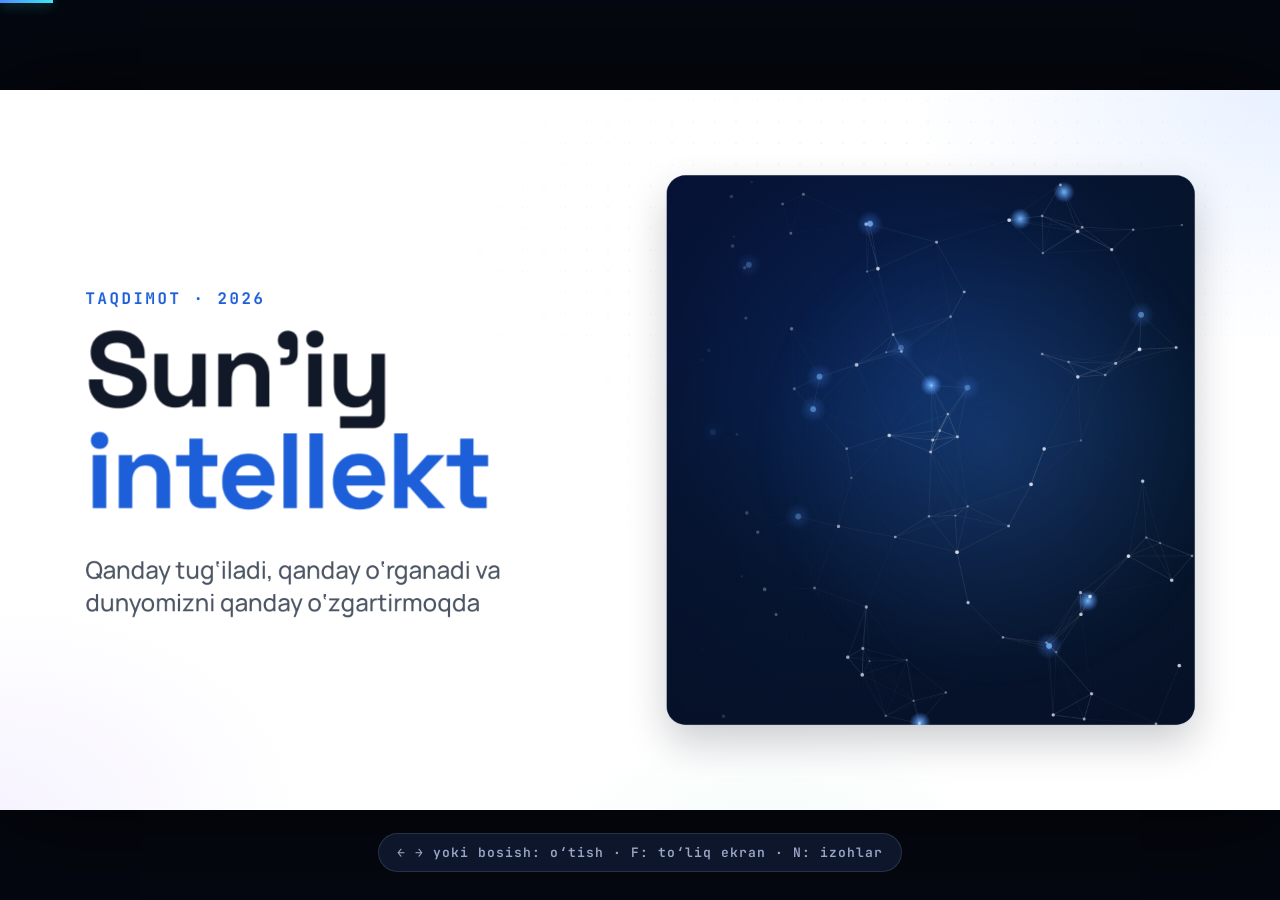
==== commit 4571ad88: "Taqdimot uslubi va rasmlar: hero, Men haqimda va taqdimotning 2-slaydi - Sayt ranglari va shriftlari" ====
--- a/portfolio/deck/taqdimot.html
+++ b/portfolio/deck/taqdimot.html
@@ -9,6 +9,7 @@
 <meta property="og:title" content="Sun’iy intellekt · taqdimot">
 <meta property="og:description" content="AI qanday tug‘iladi, ish o‘rinlariga ta’siri va undan amalda foydalanish: prompt, agentlar, skill, Telegram yordamchi.">
 <meta property="og:url" content="https://ibrohimov-dev.uz/taqdimot/">
+<meta property="og:image" content="https://ibrohimov-dev.uz/static/portfolio/img/portret.jpg">
 <link rel="icon" type="image/svg+xml" href="__STATIC__portfolio/img/favicon.svg">
 <title>Sun’iy intellekt · taqdimot</title>
 <link rel="preconnect" href="https://fonts.googleapis.com">
@@ -162,6 +163,9 @@
 #hint{position:fixed;left:50%;bottom:28px;transform:translateX(-50%);padding:10px 18px;border-radius:999px;background:rgba(17,26,51,.86);border:1px solid rgba(238,242,255,.12);font:600 13px 'JetBrains Mono',Consolas,monospace;letter-spacing:1px;color:#9AA6C6;transition:opacity .6s;z-index:9;white-space:nowrap}
 #hint.hide{opacity:0}
 @media (max-width:700px){#hint{display:none}#ui{right:50%;transform:translateX(50%);bottom:12px}#notes{bottom:64px;font-size:15px}}
+
+/* "Men haqimda" slaydidagi portret (gradient halqa ichida) */
+.me-photo{position:absolute;left:6px;top:6px;width:calc(100% - 12px);height:calc(100% - 12px);border-radius:50%;object-fit:cover;object-position:50% 30%;background:#fff}
 
 /* ===== Telefon (portret) rejimi: html.m ===== */
 .mv,.mvi{display:contents}
@@ -287,7 +291,7 @@
 </section>
 <section class="slide light" id="men-haqimda" data-transition="fade" style="background:#0A1024;color:#111827;font-family:'Manrope', Tahoma, sans-serif;font-weight:500;padding:128px 128px 160px;display:flex;flex-direction:column">
 <p data-b="fade" data-o="1" style="position:absolute;left:128px;top:120px;font-family:'JetBrains Mono', 'Courier New', monospace;font-size:24px;font-weight:700;letter-spacing:4px;text-transform:uppercase;color:#1D5FD8">Men haqimda</p>
-<div data-b="scale" data-o="2" style="position:absolute;left:128px;top:200px;width:208px;height:208px"><svg class="dd-spin" viewBox="0 0 208 208" style="position:absolute;inset:0;width:208px;height:208px" fill="none" aria-hidden="true"><circle cx="104" cy="104" r="100" stroke="#4D8DFF" stroke-width="3" stroke-dasharray="4 12" stroke-linecap="round"/></svg><div style="position:absolute;left:16px;top:16px;width:176px;height:176px;border-radius:50%;background:linear-gradient(135deg,#4D8DFF 0%,#A78BFA 55%,#F472B6 100%);display:flex;align-items:center;justify-content:center;box-shadow:0 20px 50px rgba(77,141,255,.35)"><p style="font-family:'Space Grotesk', Arial, sans-serif;font-size:72px;font-weight:700;letter-spacing:-2px;color:#FFFFFF">IR</p></div></div>
+<div data-b="scale" data-o="2" style="position:absolute;left:128px;top:200px;width:208px;height:208px"><svg class="dd-spin" viewBox="0 0 208 208" style="position:absolute;inset:0;width:208px;height:208px" fill="none" aria-hidden="true"><circle cx="104" cy="104" r="100" stroke="#4D8DFF" stroke-width="3" stroke-dasharray="4 12" stroke-linecap="round"/></svg><div style="position:absolute;left:16px;top:16px;width:176px;height:176px;border-radius:50%;background:linear-gradient(135deg,#4D8DFF 0%,#A78BFA 55%,#F472B6 100%);display:flex;align-items:center;justify-content:center;box-shadow:0 20px 50px rgba(77,141,255,.35)"><p style="font-family:'Space Grotesk', Arial, sans-serif;font-size:72px;font-weight:700;letter-spacing:-2px;color:#FFFFFF">IR</p><img class="me-photo" src="__STATIC__portfolio/img/portret.jpg" alt="Ibrohimov Raximboy" decoding="async" onerror="this.remove()"></div></div>
 <h2 data-b="rise" data-o="2" style="position:absolute;left:390px;top:206px;width:1400px;font-family:'Space Grotesk', Arial, sans-serif;font-size:84px;line-height:1.05;letter-spacing:-2px;color:#111827;font-weight:700">Ibrohimov <span style="color:#1D5FD8">Raximboy</span></h2>
 <p data-b="fade" data-o="3" style="position:absolute;left:390px;top:310px;width:1400px;font-size:34px;line-height:1.35;color:#4B5563">Full-stack dasturchi: Python, Django, Flutter, React va serverlar</p>
 <p data-b="fade" data-o="3" style="position:absolute;left:390px;top:372px;width:1400px;font-family:'JetBrains Mono', 'Courier New', monospace;font-size:22px;letter-spacing:3px;color:#6B7280">1996 · YANGIYO‘L, TOSHKENT VILOYATI · GITHUB.COM/RAXIMBOY7</p>
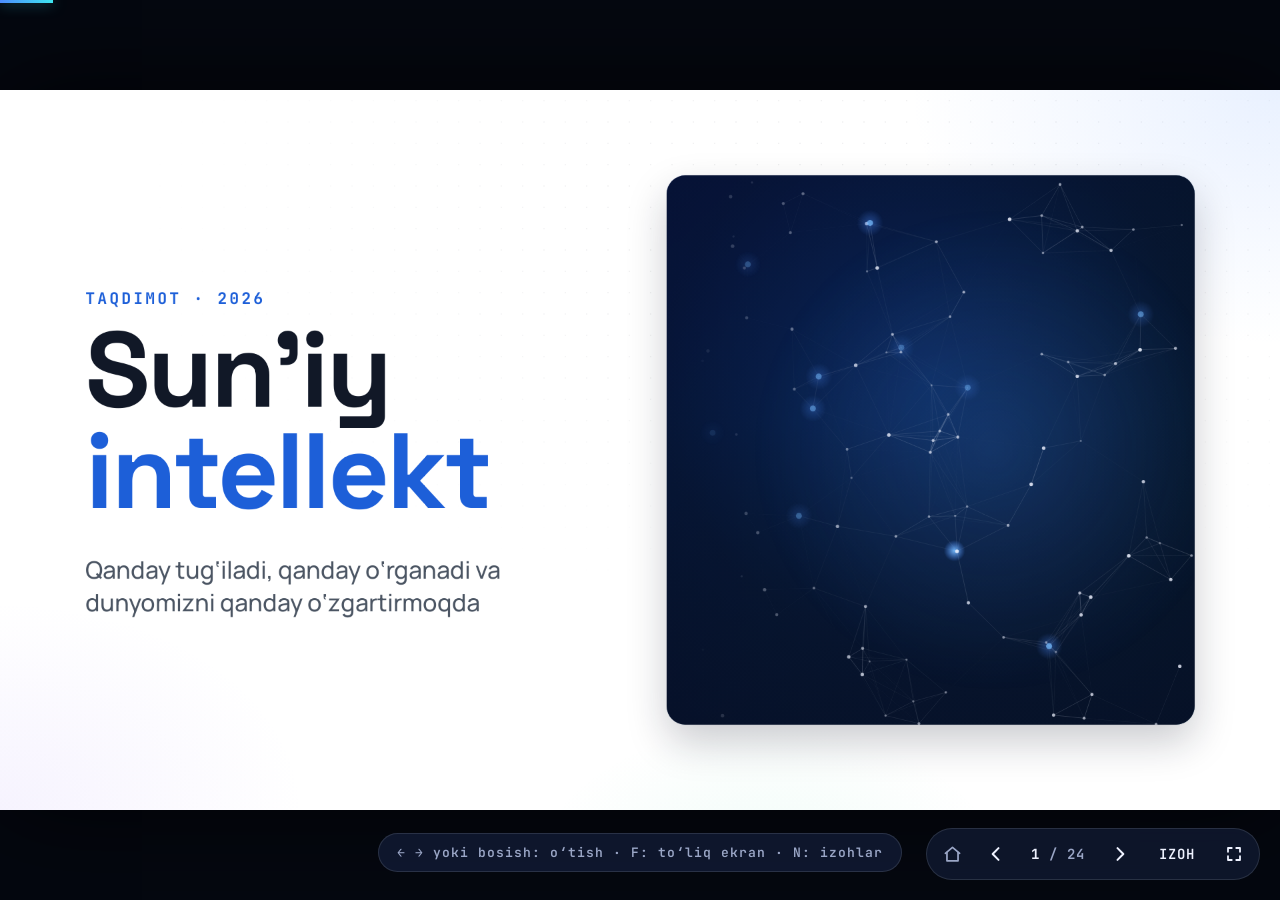
==== commit 7580dfbc: "Hero taqdimoti tezroq ochiladi: DOM tayyor bo'lganda ulanadi, taqdimot "ready" yuboradi Avval iframe" ====
--- a/portfolio/deck/taqdimot.html
+++ b/portfolio/deck/taqdimot.html
@@ -2135,6 +2135,8 @@
   window.addEventListener('message',function(e){if(e.origin!==location.origin&&!(location.protocol==='file:'&&e.origin==='null'))return;var d=e.data||{};if(d.deck==='pause'){pP=true;sync();}else if(d.deck==='play'){pP=false;sync();}});
   document.addEventListener('visibilitychange',function(){pH=document.hidden;sync();});
   apNext();
+  /* bosh sahifaga: taqdimot tayyor (tashqi rasmlar yuklanishini kutmasdan ko'rsatish uchun) */
+  try{if(window.parent!==window)parent.postMessage({deck:'ready'},location.protocol==='file:'?'*':location.origin);}catch(err){}
 }
 
 })();
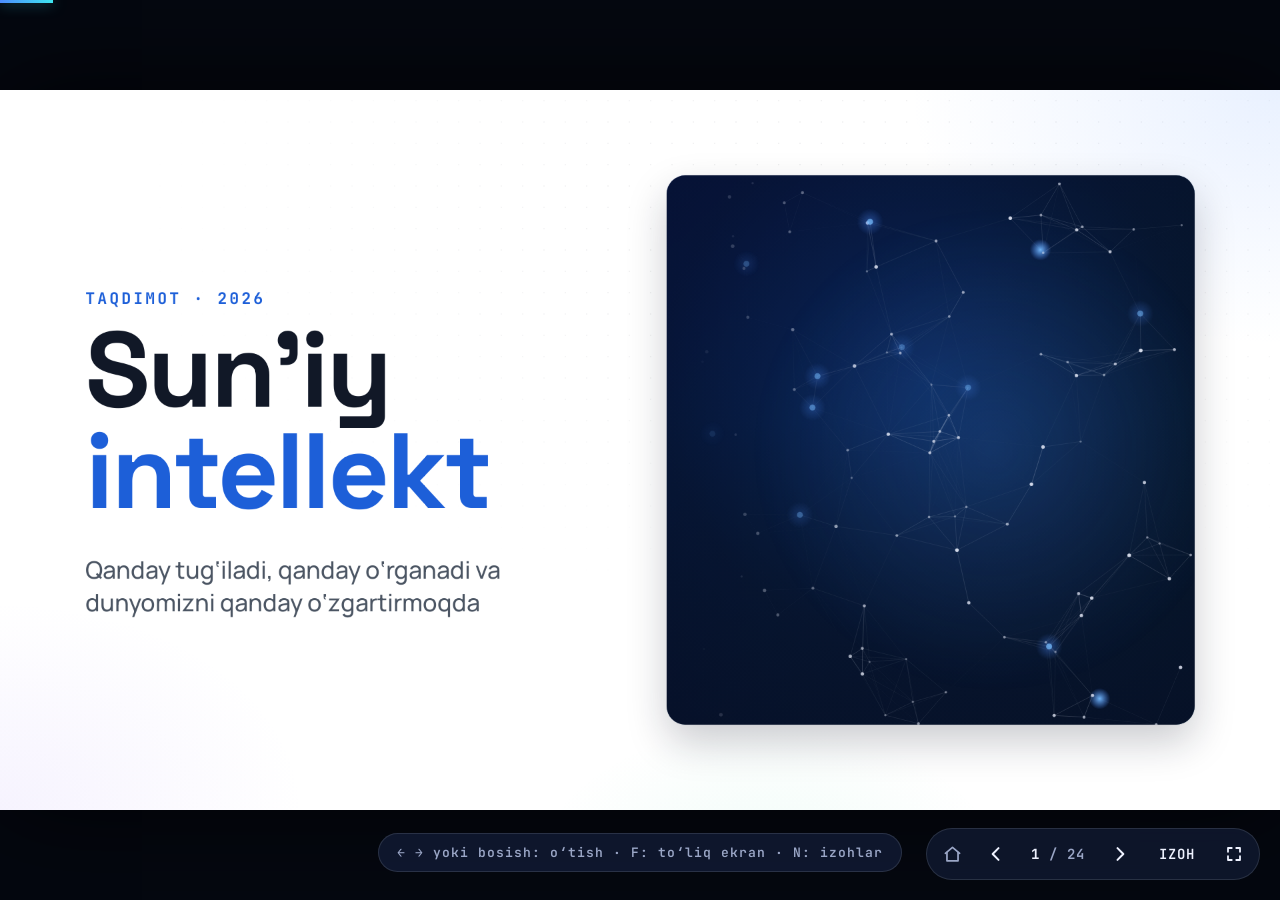
==== commit 3d5d461d: "Taqdimot: past telefon ekranlarida ham scroll'siz (slaydma-slayd avtomatik sig'dirish) Slayd sig'mas" ====
--- a/portfolio/deck/taqdimot.html
+++ b/portfolio/deck/taqdimot.html
@@ -171,7 +171,7 @@
 .mv,.mvi{display:contents}
 html.m #viewport{align-items:flex-start;justify-content:flex-start}
 html.m #stage{width:var(--mw);height:var(--mh);transform-origin:0 0;box-shadow:none}
-html.m .slide{width:var(--mw);height:var(--mh);padding:var(--pt) 44px var(--pb)!important;display:grid!important;grid-template-columns:minmax(0,1fr) minmax(0,1fr);column-gap:18px;row-gap:24px;align-content:start;overflow:hidden}
+html.m .slide{width:var(--mw);height:var(--mh);transform-origin:0 0;padding:var(--pt) calc(44px * var(--f,1)) var(--pb)!important;display:grid!important;grid-template-columns:minmax(0,1fr) minmax(0,1fr);column-gap:18px;row-gap:24px;align-content:start;overflow:hidden}
 html.m .slide.m-c{align-content:center}
 html.m .slide.m-over{overflow-y:auto;overscroll-behavior:contain;-webkit-overflow-scrolling:touch;scrollbar-width:none}
 html.m .slide.m-over::-webkit-scrollbar{display:none}
@@ -1949,7 +1949,7 @@
 
 /* ===== Telefon / portret rejimi: slaydlar bir ustunda qayta joylanadi ===== */
 var root=document.documentElement,QS=new URLSearchParams(location.search),FM=QS.get('m'),EMBED=QS.get('embed')==='1';
-var M=false,MW=720,MH=1280,K=1,INS=[];
+var M=false,MW=720,MH=1280,K=1,PT=48,PB=126,INS=[];
 if(EMBED)root.classList.add('embed');
 function wantM(){if(FM==='1')return true;if(FM==='0')return false;var w=innerWidth,h=innerHeight;return EMBED?w<h*1.1:(w<h*1.1||w<=560);}
 function dpx(st,k){var m=new RegExp('(?:^|;)\\s*'+k+'\\s*:\\s*(-?[\\d.]+)px').exec(st||'');return m?+m[1]:null;}
@@ -2009,8 +2009,7 @@
 }
 function flowB(s){var mb=0;[].forEach.call(s.children,function(el){var c=getComputedStyle(el);if(c.display==='none'||c.position==='absolute'||c.position==='fixed')return;var b=el.offsetTop+el.offsetHeight;if(b>mb)mb=b;});return mb;}
 function setMI(mv,w,h,sc,x){var i=mv.firstChild;i.style.width=w+'px';i.style.height=h+'px';i.style.transform='translate('+x+'px,0) scale('+sc+')';}
-function layM(s){
-  if(!M||!s)return;
+function lay1(s){
   var mvs=s._mvs||[],cs=getComputedStyle(s),pt=parseFloat(cs.paddingTop)||0,pb=parseFloat(cs.paddingBottom)||0;
   s.classList.remove('m-c','m-over');s.scrollTop=0;
   mvs.forEach(function(mv){mv.style.setProperty('height','0px','important');});
@@ -2027,14 +2026,30 @@
     }
     mv.style.setProperty('height',vh+'px','important');tot+=vh;
   });
-  s.classList.add(tot<=avail+6?'m-c':'m-over');
+  return {tot:tot,avail:avail};
+}
+/* Slayd sig'masa: mantiqiy o'lchamni f marta kattalashtirib, scale(1/f) bilan ekranga qaytaramiz
+   (matn ko'pi bilan 1/FITMAX ga kichrayadi). Shunda past ekranlarda ham scroll kerak bo'lmaydi. */
+function fitReset(s){['--mw','--mh','--pt','--pb','--f'].forEach(function(k){s.style.removeProperty(k);});s.style.removeProperty('scale');s._f=1;}
+function layM(s){
+  if(!M||!s)return;
+  fitReset(s);
+  var r=lay1(s),f=1,FITMAX=EMBED?1.7:1.25;
+  for(var i=0;i<4&&r.tot>r.avail+6&&f<FITMAX;i++){
+    f=Math.min(FITMAX,f*Math.max(1.02,(r.tot+6)/r.avail));
+    setv(s,{'--mw':MW*f+'px','--mh':MH*f+'px','--pt':PT*f+'px','--pb':PB*f+'px','--f':f});
+    s.style.scale=String(1/f);
+    r=lay1(s);
+  }
+  s._f=f;
+  s.classList.add(r.tot<=r.avail+6?'m-c':'m-over');
   moreUpd(s);
 }
 var MORE=document.createElement('div');MORE.id='mmore';MORE.setAttribute('aria-hidden','true');MORE.innerHTML='<svg width="18" height="18" viewBox="0 0 24 24" fill="none" stroke="currentColor" stroke-width="2.6" stroke-linecap="round" stroke-linejoin="round"><polyline points="6 9 12 15 18 9"/></svg>';document.body.appendChild(MORE);
 function moreUpd(s){MORE.classList.toggle('on',!!(M&&s&&s===S[cur]&&s.classList.contains('m-over')&&s.scrollTop+s.clientHeight<s.scrollHeight-24));}
 function applyM(on){
   M=on;root.classList.toggle('m',on);moveIns(on);
-  if(!on)S.forEach(function(s){s.classList.remove('m-c','m-over');(s._mvs||[]).forEach(function(mv){mv.style.removeProperty('height');var i=mv.firstChild;i.style.width=i.style.height=i.style.transform='';});});
+  if(!on)S.forEach(function(s){fitReset(s);s.classList.remove('m-c','m-over');(s._mvs||[]).forEach(function(mv){mv.style.removeProperty('height');var i=mv.firstChild;i.style.width=i.style.height=i.style.transform='';});});
 }
 function kids(s){return [].slice.call(s.children);}
 var MCF={
@@ -2060,7 +2075,8 @@
   var on=wantM();if(on!==M)applyM(on);
   if(M){
     var w=innerWidth,h=innerHeight,lo=w<600?720:960,hi=w<600?780:1040;MW=Math.max(lo,Math.min(hi,Math.round(1330*w/h)));K=w/MW;MH=Math.round(h/K);
-    setv(root,{'--mw':MW+'px','--mh':MH+'px','--pt':(EMBED?40:48)+'px','--pb':Math.round((EMBED?40:68)/K)+'px'});
+    PT=EMBED?40:48;PB=Math.round((EMBED?40:68)/K);
+    setv(root,{'--mw':MW+'px','--mh':MH+'px','--pt':PT+'px','--pb':PB+'px'});
     stage.style.transform='scale('+K+')';
     if(cur>=0)layM(S[cur]);
   }else{var k=Math.min(innerWidth/1920,innerHeight/1080);stage.style.transform='scale('+k+')';}
@@ -2122,7 +2138,9 @@
   var home=document.getElementById('home'),fsb=document.getElementById('fs'),de=document.documentElement;
   if(EMBED||!/^https?:$/.test(location.protocol))home.style.display='none';
   if(!(de.requestFullscreen||de.webkitRequestFullscreen))fsb.style.display='none';
-  if(M)hint.textContent='Bosing yoki suring: keyingi slayd';
+  /* telefon yo'riqnomasi faqat taqdimot boshidan ochilganda: muqovada yuqorida rasm turadi, matn yopilmaydi */
+  var st=parseInt((location.hash||'').replace('#',''),10);
+  if(M){if(!isNaN(st)&&st>1)hint.style.display='none';else hint.textContent='Bosing yoki suring: keyingi slayd';}
 })();
 
 var start=parseInt((location.hash||'').replace('#',''),10);
